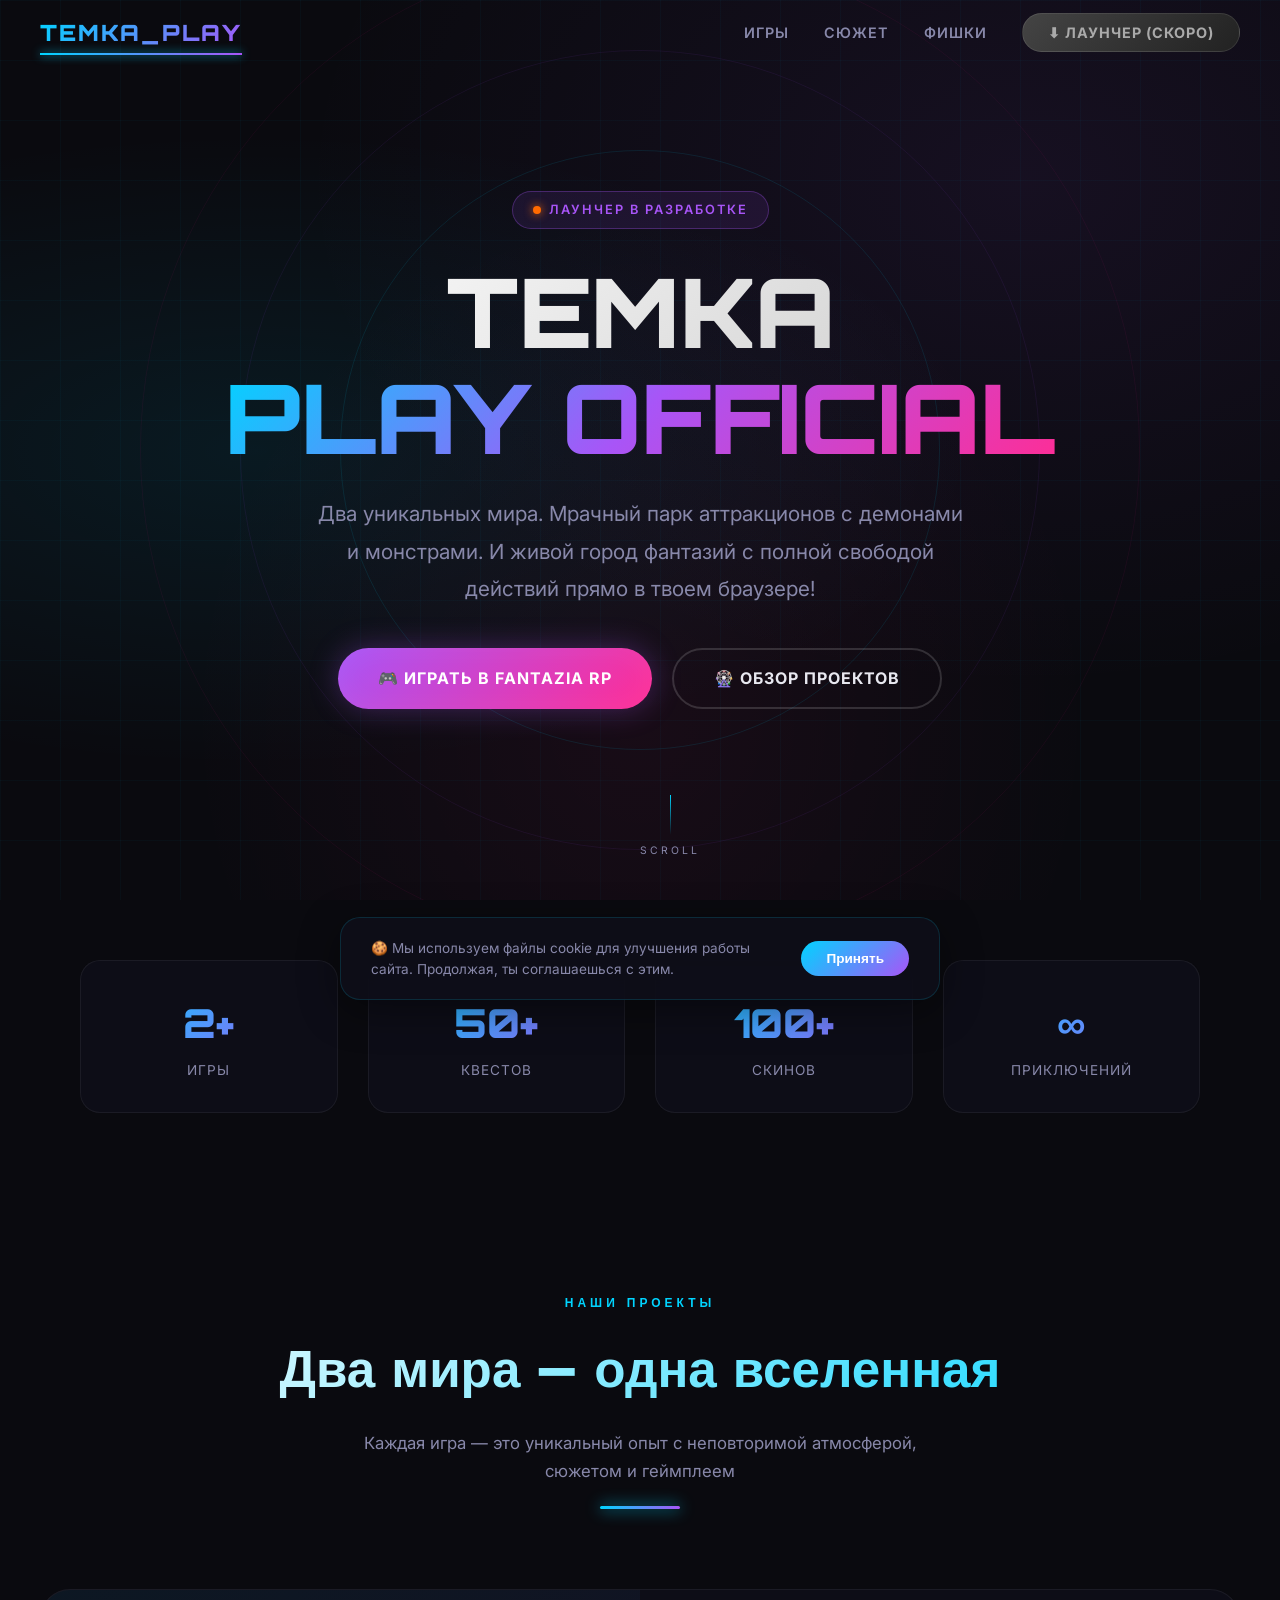
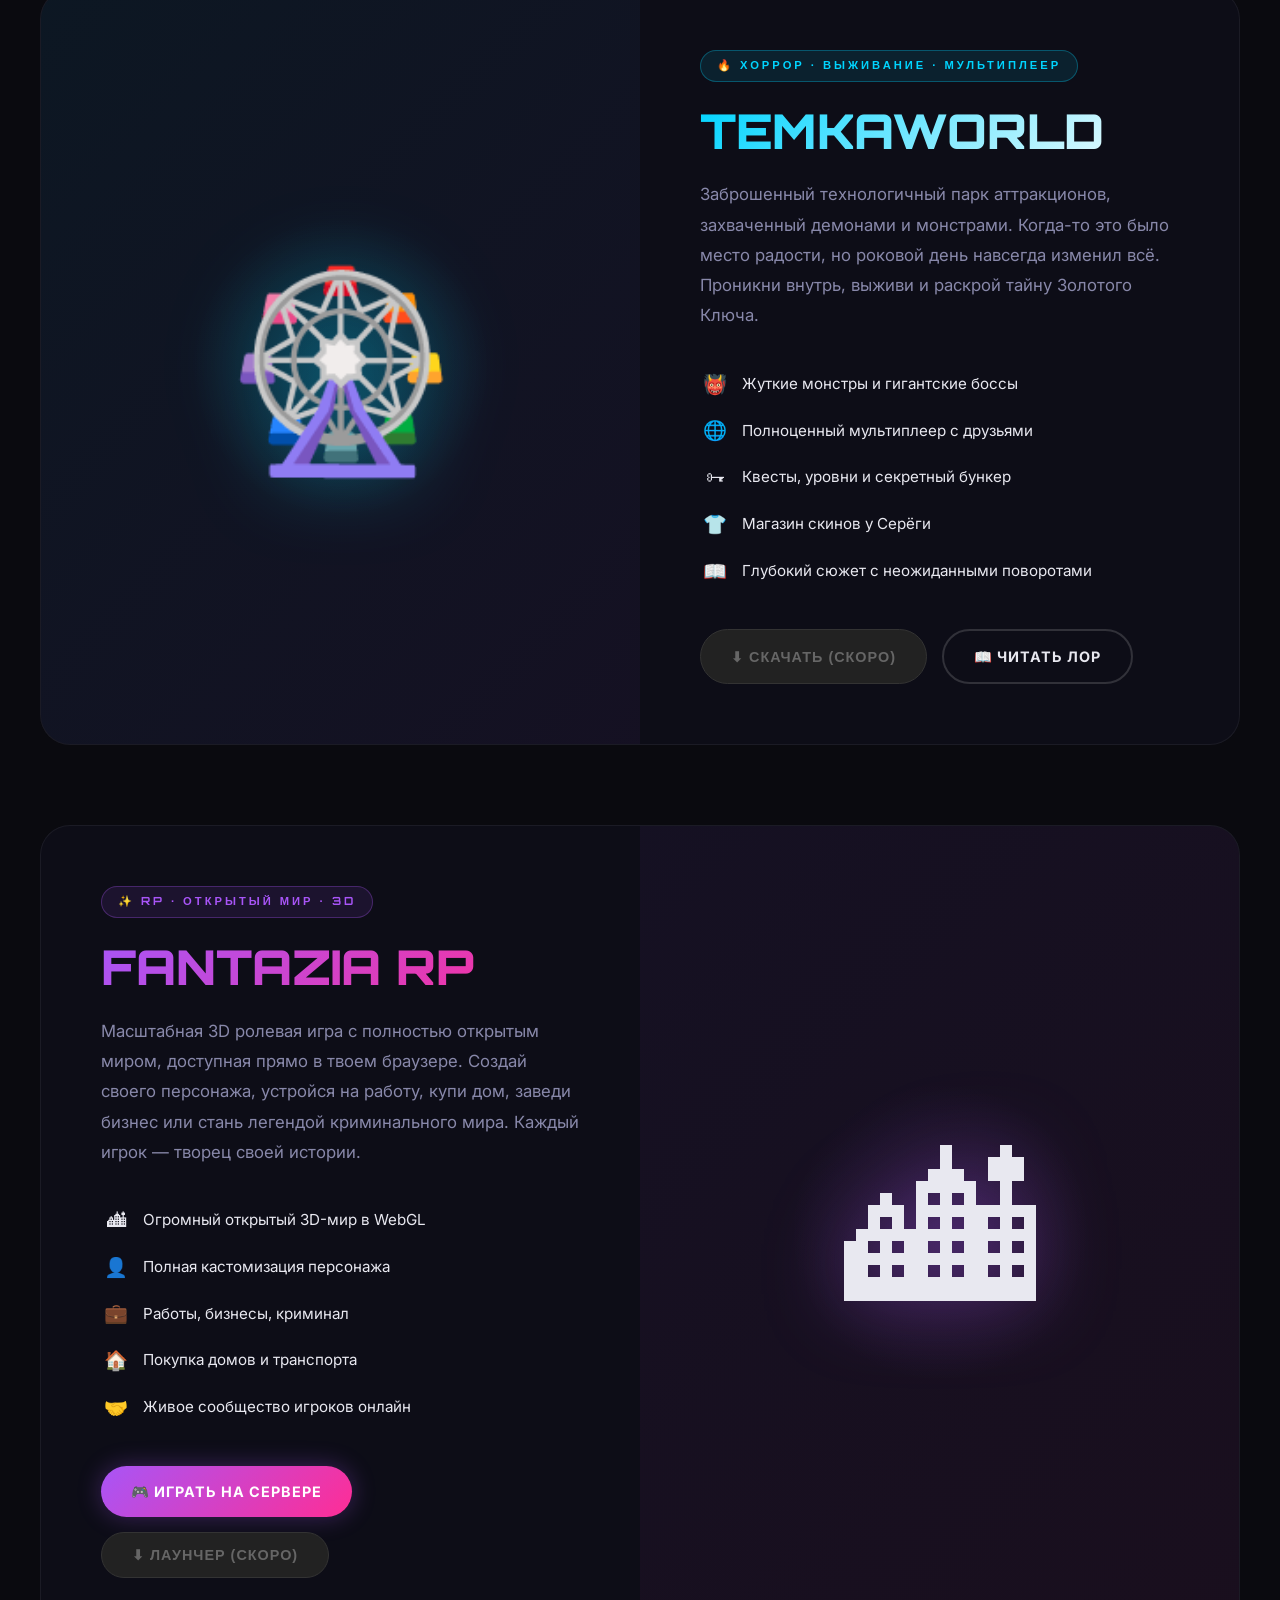
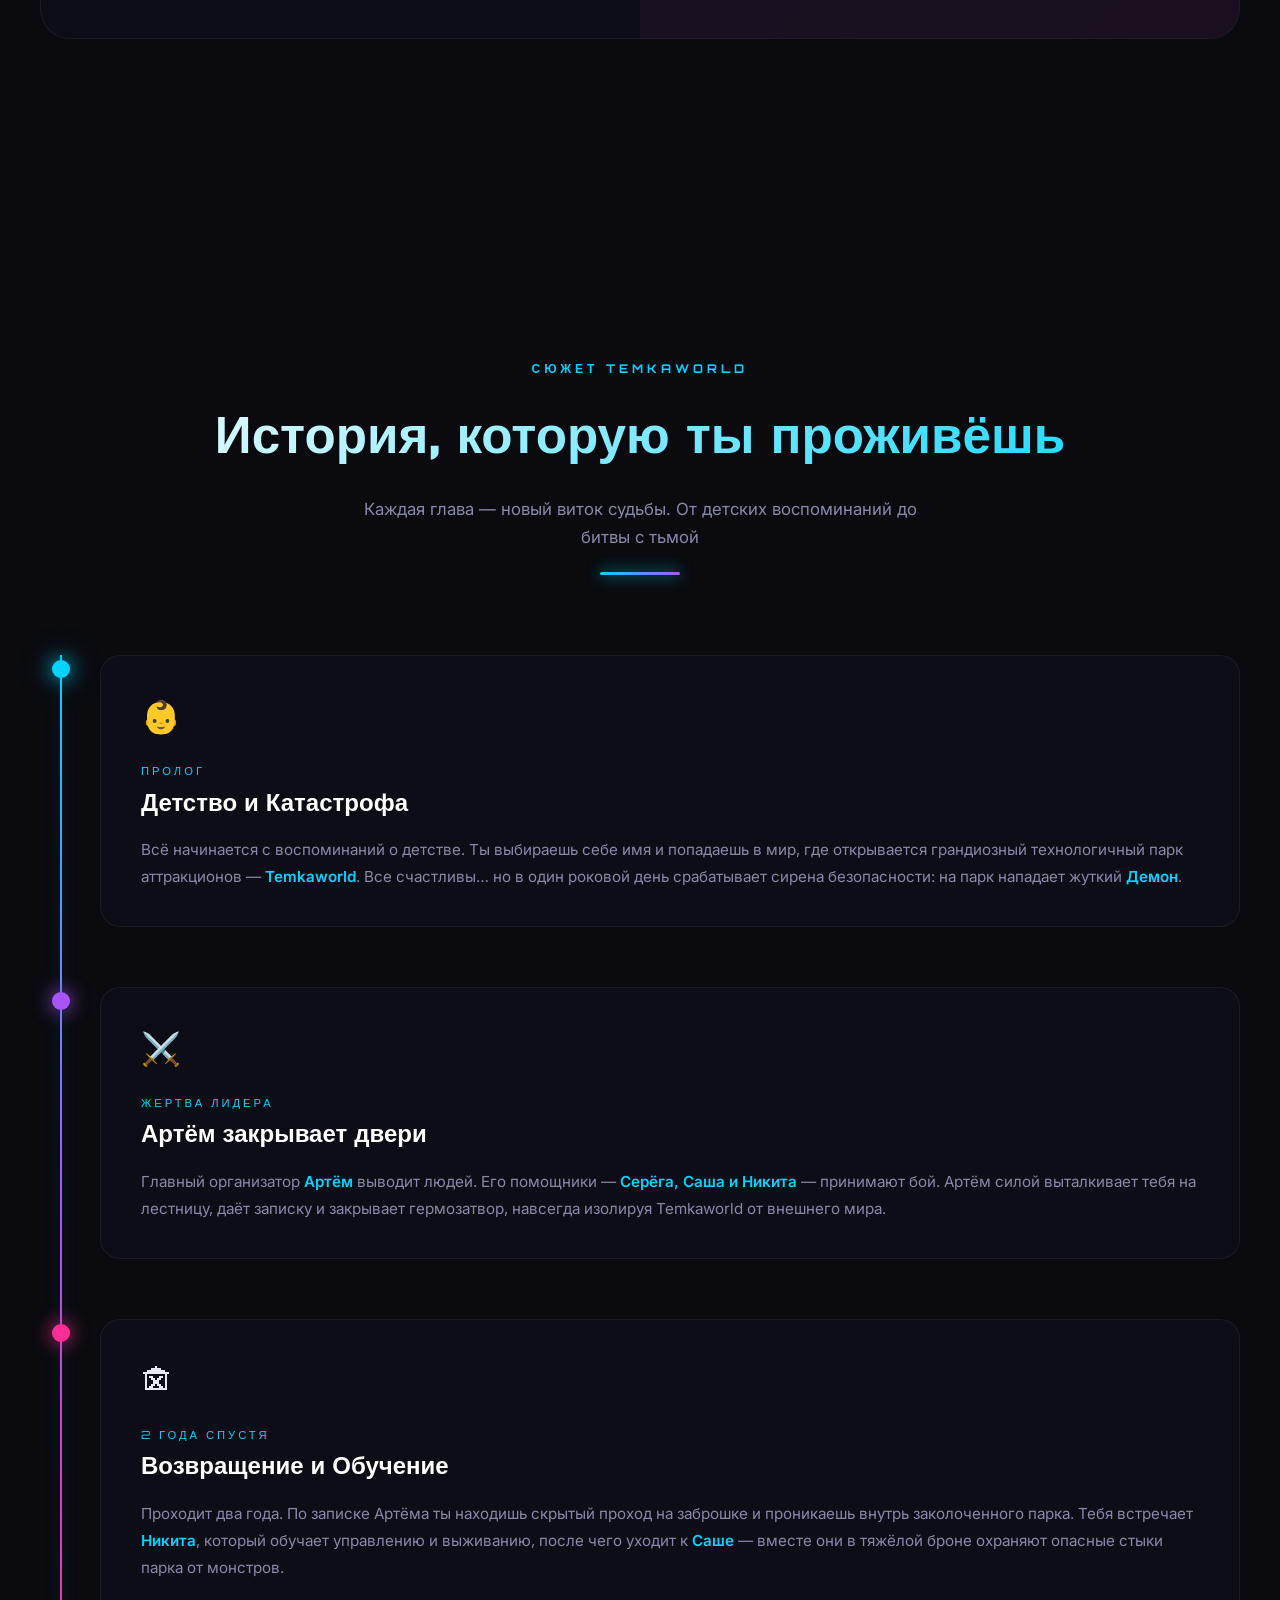
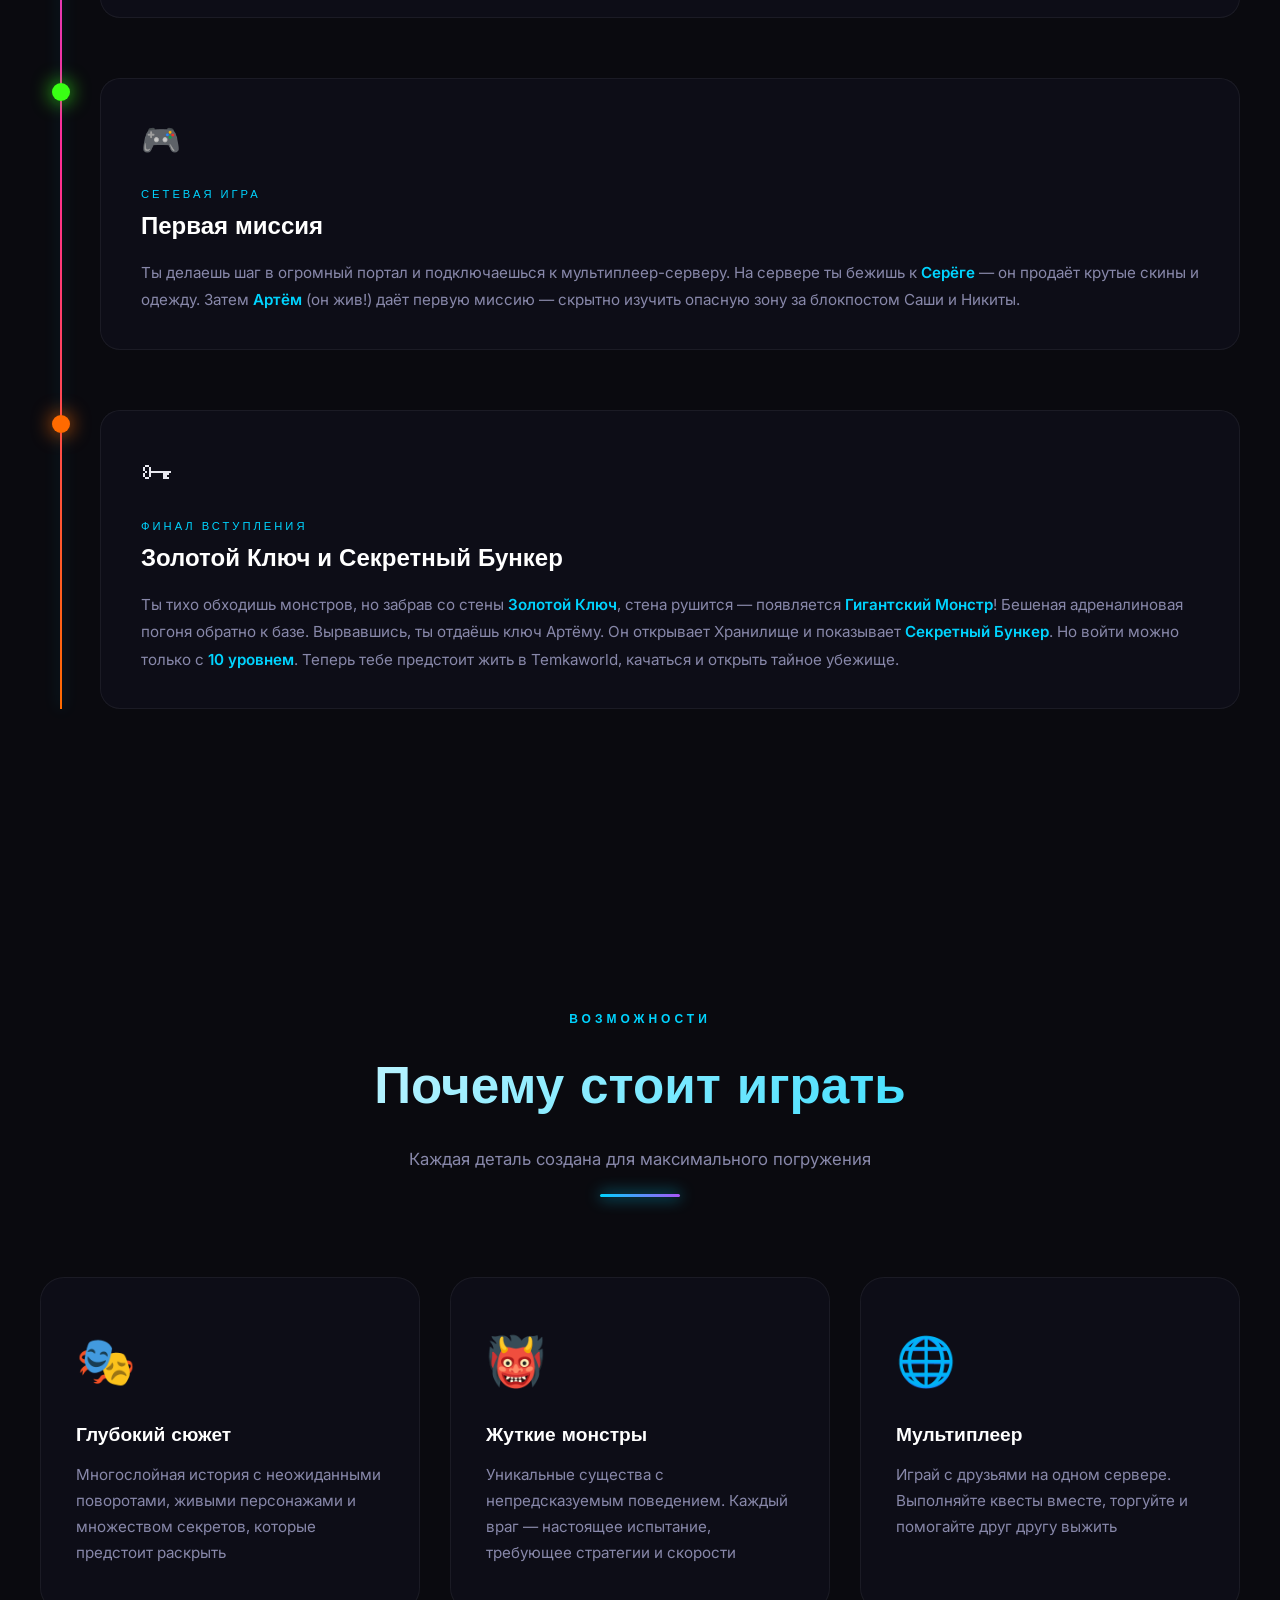
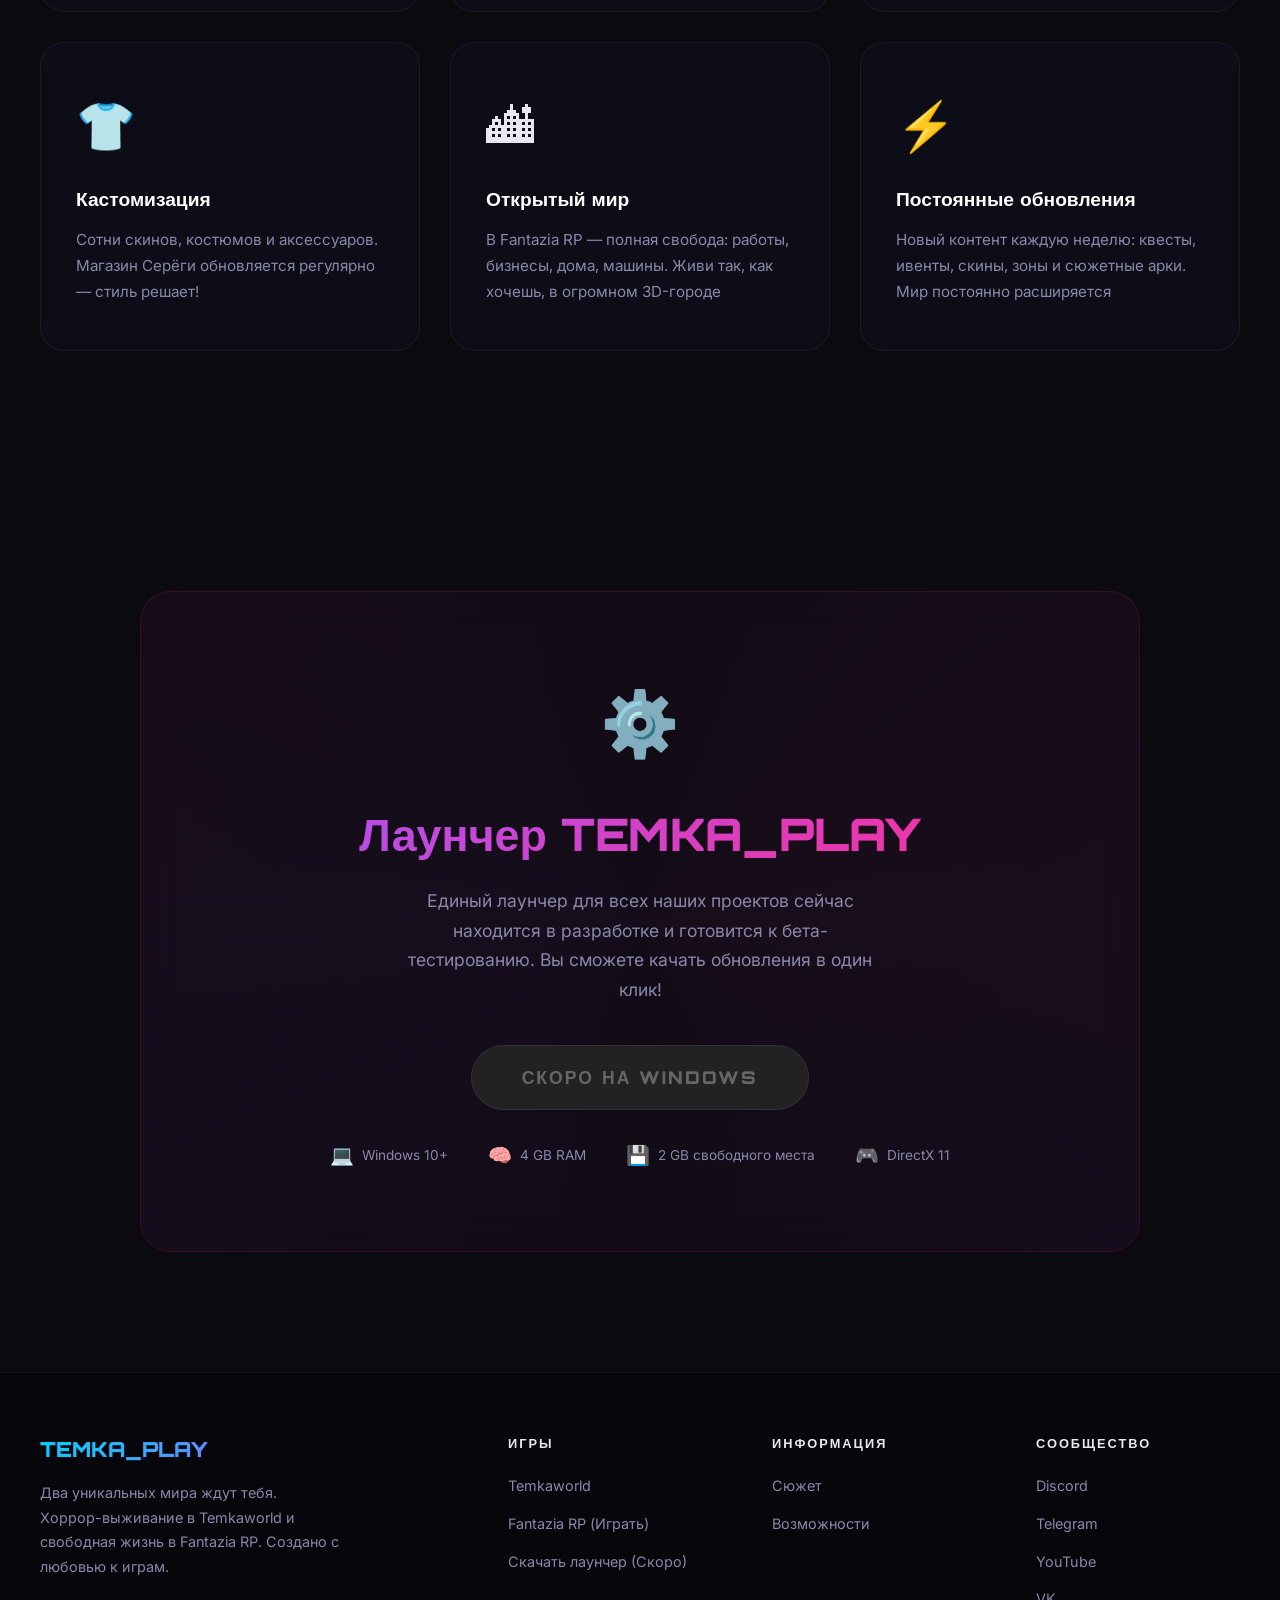
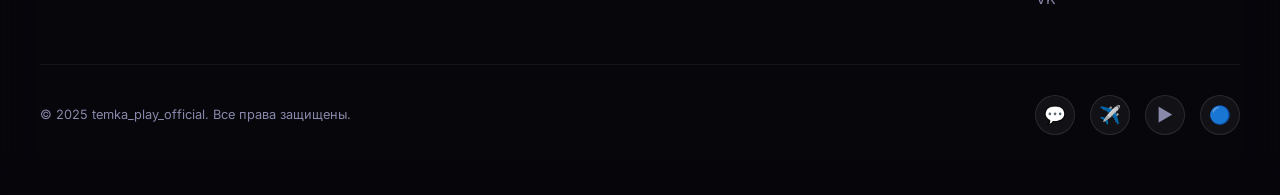
==== index.html @ dca767a8 "Rename index (1).html to index.html" ====
<!DOCTYPE html>
<html lang="ru">
<head>
    <meta charset="UTF-8">
    <meta name="viewport" content="width=device-width, initial-scale=1.0">
    <title>temka_play_official — Temkaworld & Fantazia RP</title>
    <link href="https://fonts.googleapis.com/css2?family=Orbitron:wght@400;700;900&family=Inter:wght@300;400;600;700&family=Press+Start+2P&display=swap" rel="stylesheet">
    <style>
        /* ===== RESET & BASE ===== */
        *, *::before, *::after {
            margin: 0;
            padding: 0;
            box-sizing: border-box;
        }

        :root {
            --neon-blue: #00d4ff;
            --neon-purple: #a855f7;
            --neon-pink: #ff2d95;
            --neon-green: #39ff14;
            --neon-orange: #ff6a00;
            --neon-red: #ff0040;
            --dark-bg: #0a0a0f;
            --card-bg: rgba(15, 15, 25, 0.85);
            --glass-bg: rgba(255, 255, 255, 0.03);
            --text-primary: #e8e8f0;
            --text-secondary: #8888aa;
        }

        html {
            scroll-behavior: smooth;
        }

        body {
            font-family: 'Inter', sans-serif;
            background: var(--dark-bg);
            color: var(--text-primary);
            overflow-x: hidden;
            line-height: 1.6;
        }

        /* ===== ANIMATED BACKGROUND ===== */
        .bg-animation {
            position: fixed;
            top: 0;
            left: 0;
            width: 100%;
            height: 100%;
            z-index: -2;
            background: radial-gradient(ellipse at 20% 50%, rgba(0, 212, 255, 0.08) 0%, transparent 50%),
                        radial-gradient(ellipse at 80% 20%, rgba(168, 85, 247, 0.08) 0%, transparent 50%),
                        radial-gradient(ellipse at 50% 80%, rgba(255, 45, 149, 0.06) 0%, transparent 50%),
                        var(--dark-bg);
        }

        .particles {
            position: fixed;
            top: 0;
            left: 0;
            width: 100%;
            height: 100%;
            z-index: -1;
            pointer-events: none;
        }

        .particle {
            position: absolute;
            width: 2px;
            height: 2px;
            background: var(--neon-blue);
            border-radius: 50%;
            animation: float-particle linear infinite;
            opacity: 0;
        }

        @keyframes float-particle {
            0% { transform: translateY(100vh) scale(0); opacity: 0; }
            10% { opacity: 1; }
            90% { opacity: 1; }
            100% { transform: translateY(-10vh) scale(1); opacity: 0; }
        }

        /* ===== GRID OVERLAY ===== */
        .grid-overlay {
            position: fixed;
            top: 0;
            left: 0;
            width: 100%;
            height: 100%;
            z-index: -1;
            background-image: 
                linear-gradient(rgba(0, 212, 255, 0.03) 1px, transparent 1px),
                linear-gradient(90deg, rgba(0, 212, 255, 0.03) 1px, transparent 1px);
            background-size: 60px 60px;
            pointer-events: none;
        }

        /* ===== NAVBAR ===== */
        .navbar {
            position: fixed;
            top: 0;
            width: 100%;
            z-index: 1000;
            padding: 15px 0;
            transition: all 0.4s ease;
            backdrop-filter: blur(0px);
        }

        .navbar.scrolled {
            background: rgba(10, 10, 15, 0.95);
            backdrop-filter: blur(20px);
            border-bottom: 1px solid rgba(0, 212, 255, 0.15);
            padding: 10px 0;
        }

        .nav-container {
            max-width: 1400px;
            margin: 0 auto;
            padding: 0 40px;
            display: flex;
            justify-content: space-between;
            align-items: center;
        }

        .nav-logo {
            font-family: 'Orbitron', sans-serif;
            font-size: 1.4rem;
            font-weight: 900;
            background: linear-gradient(135deg, var(--neon-blue), var(--neon-purple));
            -webkit-background-clip: text;
            -webkit-text-fill-color: transparent;
            text-decoration: none;
            letter-spacing: 2px;
            position: relative;
        }

        .nav-logo::after {
            content: '';
            position: absolute;
            bottom: -4px;
            left: 0;
            width: 100%;
            height: 2px;
            background: linear-gradient(90deg, var(--neon-blue), var(--neon-purple));
            box-shadow: 0 0 10px var(--neon-blue);
        }

        .nav-links {
            display: flex;
            list-style: none;
            gap: 35px;
            align-items: center;
        }

        .nav-links a {
            color: var(--text-secondary);
            text-decoration: none;
            font-weight: 600;
            font-size: 0.9rem;
            letter-spacing: 1px;
            text-transform: uppercase;
            transition: all 0.3s ease;
            position: relative;
            padding: 5px 0;
        }

        .nav-links a::after {
            content: '';
            position: absolute;
            bottom: 0;
            left: 0;
            width: 0%;
            height: 2px;
            background: var(--neon-blue);
            transition: width 0.3s ease;
            box-shadow: 0 0 8px var(--neon-blue);
        }

        .nav-links a:hover {
            color: var(--neon-blue);
        }

        .nav-links a:hover::after {
            width: 100%;
        }

        .nav-download-btn {
            background: linear-gradient(135deg, #444, #222);
            border: 1px solid rgba(255, 255, 255, 0.1);
            color: #aaa !important;
            padding: 10px 25px !important;
            border-radius: 30px;
            font-weight: 700 !important;
            box-shadow: none;
            transition: all 0.3s ease !important;
        }

        .nav-download-btn:hover {
            transform: translateY(-2px);
            background: linear-gradient(135deg, #555, #333);
            color: #fff !important;
        }

        .nav-download-btn::after {
            display: none !important;
        }

        /* Mobile menu */
        .hamburger {
            display: none;
            flex-direction: column;
            cursor: pointer;
            gap: 5px;
            z-index: 1001;
        }

        .hamburger span {
            width: 28px;
            height: 2px;
            background: var(--neon-blue);
            transition: all 0.3s ease;
            box-shadow: 0 0 8px var(--neon-blue);
        }

        .hamburger.active span:nth-child(1) {
            transform: rotate(45deg) translate(5px, 5px);
        }

        .hamburger.active span:nth-child(2) {
            opacity: 0;
        }

        .hamburger.active span:nth-child(3) {
            transform: rotate(-45deg) translate(5px, -5px);
        }

        /* ===== HERO SECTION ===== */
        .hero {
            min-height: 100vh;
            display: flex;
            align-items: center;
            justify-content: center;
            position: relative;
            overflow: hidden;
            padding: 100px 40px;
        }

        .hero-bg-shapes {
            position: absolute;
            width: 100%;
            height: 100%;
            top: 0;
            left: 0;
            pointer-events: none;
        }

        .hero-circle {
            position: absolute;
            border-radius: 50%;
            border: 1px solid rgba(0, 212, 255, 0.1);
            animation: pulse-ring 4s ease-in-out infinite;
        }

        .hero-circle:nth-child(1) {
            width: 600px;
            height: 600px;
            top: 50%;
            left: 50%;
            transform: translate(-50%, -50%);
        }

        .hero-circle:nth-child(2) {
            width: 800px;
            height: 800px;
            top: 50%;
            left: 50%;
            transform: translate(-50%, -50%);
            animation-delay: 1s;
            border-color: rgba(168, 85, 247, 0.08);
        }

        .hero-circle:nth-child(3) {
            width: 1000px;
            height: 1000px;
            top: 50%;
            left: 50%;
            transform: translate(-50%, -50%);
            animation-delay: 2s;
            border-color: rgba(255, 45, 149, 0.06);
        }

        @keyframes pulse-ring {
            0%, 100% { opacity: 0.3; transform: translate(-50%, -50%) scale(1); }
            50% { opacity: 0.8; transform: translate(-50%, -50%) scale(1.05); }
        }

        .hero-content {
            text-align: center;
            position: relative;
            z-index: 2;
            max-width: 900px;
        }

        .hero-badge {
            display: inline-flex;
            align-items: center;
            gap: 8px;
            background: rgba(168, 85, 247, 0.1);
            border: 1px solid rgba(168, 85, 247, 0.3);
            padding: 8px 20px;
            border-radius: 30px;
            font-size: 0.8rem;
            font-weight: 600;
            color: var(--neon-purple);
            margin-bottom: 30px;
            letter-spacing: 2px;
            text-transform: uppercase;
            animation: fadeInDown 1s ease;
        }

        .hero-badge .dot {
            width: 8px;
            height: 8px;
            background: var(--neon-orange);
            border-radius: 50%;
            animation: blink 1.5s ease-in-out infinite;
            box-shadow: 0 0 10px var(--neon-orange);
        }

        @keyframes blink {
            0%, 100% { opacity: 1; }
            50% { opacity: 0.3; }
        }

        .hero-title {
            font-family: 'Orbitron', sans-serif;
            font-size: clamp(3rem, 8vw, 6rem);
            font-weight: 900;
            line-height: 1.1;
            margin-bottom: 10px;
            animation: fadeInUp 1s ease 0.2s both;
        }

        .hero-title .line1 {
            display: block;
            background: linear-gradient(135deg, #fff, #ccc);
            -webkit-background-clip: text;
            -webkit-text-fill-color: transparent;
        }

        .hero-title .line2 {
            display: block;
            background: linear-gradient(135deg, var(--neon-blue), var(--neon-purple), var(--neon-pink));
            -webkit-background-clip: text;
            -webkit-text-fill-color: transparent;
            text-shadow: none;
        }

        .hero-subtitle {
            font-size: clamp(1rem, 2.5vw, 1.3rem);
            color: var(--text-secondary);
            max-width: 650px;
            margin: 25px auto 40px;
            line-height: 1.8;
            animation: fadeInUp 1s ease 0.4s both;
        }

        .hero-buttons {
            display: flex;
            gap: 20px;
            justify-content: center;
            flex-wrap: wrap;
            animation: fadeInUp 1s ease 0.6s both;
        }

        .btn-primary {
            display: inline-flex;
            align-items: center;
            gap: 10px;
            background: linear-gradient(135deg, var(--neon-purple), var(--neon-pink));
            color: #fff;
            padding: 16px 40px;
            border-radius: 50px;
            font-weight: 700;
            font-size: 1rem;
            text-decoration: none;
            border: none;
            cursor: pointer;
            transition: all 0.3s ease;
            box-shadow: 0 0 30px rgba(168, 85, 247, 0.3), inset 0 0 30px rgba(255, 255, 255, 0.05);
            letter-spacing: 1px;
            text-transform: uppercase;
        }

        .btn-primary:hover {
            transform: translateY(-3px) scale(1.02);
            box-shadow: 0 0 50px rgba(168, 85, 247, 0.5), inset 0 0 30px rgba(255, 255, 255, 0.1);
        }

        .btn-secondary {
            display: inline-flex;
            align-items: center;
            gap: 10px;
            background: transparent;
            color: var(--text-primary);
            padding: 16px 40px;
            border-radius: 50px;
            font-weight: 700;
            font-size: 1rem;
            text-decoration: none;
            border: 2px solid rgba(255, 255, 255, 0.15);
            cursor: pointer;
            transition: all 0.3s ease;
            letter-spacing: 1px;
            text-transform: uppercase;
        }

        .btn-secondary:hover {
            border-color: var(--neon-blue);
            background: rgba(0, 212, 255, 0.05);
            transform: translateY(-3px);
            box-shadow: 0 0 25px rgba(0, 212, 255, 0.15);
        }

        .hero-scroll-indicator {
            position: absolute;
            bottom: 40px;
            left: 50%;
            transform: translateX(-50%);
            display: flex;
            flex-direction: column;
            align-items: center;
            gap: 8px;
            animation: fadeInUp 1s ease 1s both;
        }

        .scroll-line {
            width: 1px;
            height: 40px;
            background: linear-gradient(to bottom, var(--neon-blue), transparent);
            animation: scroll-anim 2s ease-in-out infinite;
        }

        @keyframes scroll-anim {
            0%, 100% { opacity: 0.3; transform: scaleY(0.5); }
            50% { opacity: 1; transform: scaleY(1); }
        }

        .scroll-text {
            font-size: 0.65rem;
            color: var(--text-secondary);
            letter-spacing: 3px;
            text-transform: uppercase;
        }

        @keyframes fadeInUp {
            from { opacity: 0; transform: translateY(40px); }
            to { opacity: 1; transform: translateY(0); }
        }

        @keyframes fadeInDown {
            from { opacity: 0; transform: translateY(-20px); }
            to { opacity: 1; transform: translateY(0); }
        }

        /* ===== SECTION STYLES ===== */
        section {
            padding: 120px 40px;
            position: relative;
        }

        .section-header {
            text-align: center;
            margin-bottom: 80px;
        }

        .section-label {
            font-family: 'Orbitron', sans-serif;
            font-size: 0.75rem;
            font-weight: 700;
            color: var(--neon-blue);
            letter-spacing: 4px;
            text-transform: uppercase;
            margin-bottom: 15px;
            display: block;
        }

        .section-title {
            font-family: 'Orbitron', sans-serif;
            font-size: clamp(2rem, 5vw, 3.2rem);
            font-weight: 900;
            background: linear-gradient(135deg, #fff, var(--neon-blue));
            -webkit-background-clip: text;
            -webkit-text-fill-color: transparent;
            margin-bottom: 20px;
        }

        .section-desc {
            color: var(--text-secondary);
            max-width: 600px;
            margin: 0 auto;
            font-size: 1.05rem;
            line-height: 1.7;
        }

        .section-divider {
            width: 80px;
            height: 3px;
            background: linear-gradient(90deg, var(--neon-blue), var(--neon-purple));
            margin: 20px auto 0;
            border-radius: 2px;
            box-shadow: 0 0 15px var(--neon-blue);
        }

        /* ===== GAMES SECTION ===== */
        .games-section {
            max-width: 1400px;
            margin: 0 auto;
        }

        /* Game Card - Large Featured */
        .game-featured {
            position: relative;
            border-radius: 30px;
            overflow: hidden;
            margin-bottom: 80px;
            background: var(--card-bg);
            border: 1px solid rgba(255, 255, 255, 0.06);
            backdrop-filter: blur(20px);
            transition: all 0.5s ease;
        }

        .game-featured:hover {
            border-color: rgba(0, 212, 255, 0.2);
            box-shadow: 0 0 60px rgba(0, 212, 255, 0.1);
            transform: translateY(-5px);
        }

        .game-featured-inner {
            display: grid;
            grid-template-columns: 1fr 1fr;
            min-height: 600px;
        }

        .game-featured-visual {
            position: relative;
            display: flex;
            align-items: center;
            justify-content: center;
            background: linear-gradient(135deg, rgba(0, 212, 255, 0.05), rgba(168, 85, 247, 0.05));
            overflow: hidden;
        }

        .game-icon-large {
            font-size: 12rem;
            position: relative;
            z-index: 2;
            filter: drop-shadow(0 0 40px rgba(0, 212, 255, 0.3));
            animation: float 6s ease-in-out infinite;
        }

        @keyframes float {
            0%, 100% { transform: translateY(0) rotate(0deg); }
            50% { transform: translateY(-20px) rotate(2deg); }
        }

        .game-visual-bg {
            position: absolute;
            width: 300px;
            height: 300px;
            border-radius: 50%;
            background: radial-gradient(circle, rgba(0, 212, 255, 0.15), transparent 70%);
            animation: pulse-glow 3s ease-in-out infinite;
        }

        @keyframes pulse-glow {
            0%, 100% { transform: scale(1); opacity: 0.5; }
            50% { transform: scale(1.3); opacity: 1; }
        }

        .game-featured-content {
            padding: 60px;
            display: flex;
            flex-direction: column;
            justify-content: center;
        }

        .game-tag {
            display: inline-flex;
            align-items: center;
            gap: 6px;
            font-family: 'Orbitron', sans-serif;
            font-size: 0.7rem;
            font-weight: 700;
            letter-spacing: 3px;
            text-transform: uppercase;
            margin-bottom: 20px;
            padding: 6px 16px;
            border-radius: 20px;
            width: fit-content;
        }

        .tag-blue {
            color: var(--neon-blue);
            background: rgba(0, 212, 255, 0.1);
            border: 1px solid rgba(0, 212, 255, 0.3);
        }

        .tag-purple {
            color: var(--neon-purple);
            background: rgba(168, 85, 247, 0.1);
            border: 1px solid rgba(168, 85, 247, 0.3);
        }

        .game-name {
            font-family: 'Orbitron', sans-serif;
            font-size: clamp(2rem, 4vw, 3rem);
            font-weight: 900;
            margin-bottom: 20px;
            line-height: 1.2;
        }

        .game-name.blue-gradient {
            background: linear-gradient(135deg, var(--neon-blue), #fff);
            -webkit-background-clip: text;
            -webkit-text-fill-color: transparent;
        }

        .game-name.purple-gradient {
            background: linear-gradient(135deg, var(--neon-purple), var(--neon-pink));
            -webkit-background-clip: text;
            -webkit-text-fill-color: transparent;
        }

        .game-description {
            color: var(--text-secondary);
            font-size: 1.05rem;
            line-height: 1.8;
            margin-bottom: 30px;
        }

        .game-features-list {
            list-style: none;
            margin-bottom: 35px;
        }

        .game-features-list li {
            display: flex;
            align-items: center;
            gap: 12px;
            padding: 8px 0;
            color: var(--text-primary);
            font-size: 0.95rem;
        }

        .game-features-list li .icon {
            font-size: 1.2rem;
            width: 30px;
            text-align: center;
        }

        .game-btn-group {
            display: flex;
            gap: 15px;
            flex-wrap: wrap;
        }

        .btn-game {
            display: inline-flex;
            align-items: center;
            gap: 8px;
            padding: 14px 30px;
            border-radius: 50px;
            font-weight: 700;
            font-size: 0.9rem;
            text-decoration: none;
            transition: all 0.3s ease;
            letter-spacing: 1px;
            text-transform: uppercase;
            border: none;
            cursor: pointer;
        }

        .btn-blue {
            background: linear-gradient(135deg, var(--neon-blue), #0088cc);
            color: #fff;
            box-shadow: 0 0 25px rgba(0, 212, 255, 0.3);
        }

        .btn-blue:hover {
            transform: translateY(-2px);
            box-shadow: 0 0 40px rgba(0, 212, 255, 0.5);
        }

        .btn-purple {
            background: linear-gradient(135deg, var(--neon-purple), var(--neon-pink));
            color: #fff;
            box-shadow: 0 0 25px rgba(168, 85, 247, 0.3);
        }

        .btn-purple:hover {
            transform: translateY(-2px);
            box-shadow: 0 0 40px rgba(168, 85, 247, 0.5);
        }

        .btn-outline {
            background: transparent;
            color: var(--text-primary);
            border: 2px solid rgba(255, 255, 255, 0.15);
        }

        .btn-outline:hover {
            border-color: var(--neon-blue);
            background: rgba(0, 212, 255, 0.05);
            box-shadow: 0 0 20px rgba(0, 212, 255, 0.15);
        }

        .btn-soon {
            background: #222 !important;
            color: #666 !important;
            border: 1px solid #333 !important;
            cursor: not-allowed;
            box-shadow: none !important;
        }

        .btn-soon:hover {
            transform: none !important;
        }

        /* ===== LORE / STORY SECTION ===== */
        .lore-section {
            max-width: 1200px;
            margin: 0 auto;
        }

        .timeline {
            position: relative;
            padding-left: 60px;
        }

        .timeline::before {
            content: '';
            position: absolute;
            left: 20px;
            top: 0;
            bottom: 0;
            width: 2px;
            background: linear-gradient(to bottom, var(--neon-blue), var(--neon-purple), var(--neon-pink), var(--neon-orange));
            box-shadow: 0 0 15px rgba(0, 212, 255, 0.3);
        }

        .timeline-item {
            position: relative;
            margin-bottom: 60px;
            opacity: 0;
            transform: translateX(-30px);
            transition: all 0.6s ease;
        }

        .timeline-item.visible {
            opacity: 1;
            transform: translateX(0);
        }

        .timeline-dot {
            position: absolute;
            left: -48px;
            top: 5px;
            width: 18px;
            height: 18px;
            border-radius: 50%;
            background: var(--neon-blue);
            box-shadow: 0 0 20px var(--neon-blue), 0 0 40px rgba(0, 212, 255, 0.3);
            z-index: 2;
        }

        .timeline-dot.purple { background: var(--neon-purple); box-shadow: 0 0 20px var(--neon-purple); }
        .timeline-dot.pink { background: var(--neon-pink); box-shadow: 0 0 20px var(--neon-pink); }
        .timeline-dot.green { background: var(--neon-green); box-shadow: 0 0 20px var(--neon-green); }
        .timeline-dot.orange { background: var(--neon-orange); box-shadow: 0 0 20px var(--neon-orange); }

        .timeline-card {
            background: var(--card-bg);
            border: 1px solid rgba(255, 255, 255, 0.06);
            border-radius: 20px;
            padding: 35px 40px;
            backdrop-filter: blur(15px);
            transition: all 0.3s ease;
        }

        .timeline-card:hover {
            border-color: rgba(0, 212, 255, 0.15);
            transform: translateY(-3px);
            box-shadow: 0 10px 40px rgba(0, 0, 0, 0.3);
        }

        .timeline-chapter {
            font-family: 'Orbitron', sans-serif;
            font-size: 0.7rem;
            color: var(--neon-blue);
            letter-spacing: 3px;
            text-transform: uppercase;
            margin-bottom: 10px;
        }

        .timeline-title {
            font-family: 'Orbitron', sans-serif;
            font-size: 1.5rem;
            font-weight: 700;
            margin-bottom: 15px;
            color: #fff;
        }

        .timeline-text {
            color: var(--text-secondary);
            line-height: 1.8;
            font-size: 0.95rem;
        }

        .timeline-text strong {
            color: var(--neon-blue);
            font-weight: 600;
        }

        .timeline-emoji {
            font-size: 2rem;
            margin-bottom: 15px;
            display: block;
        }

        /* ===== FEATURES GRID ===== */
        .features-grid {
            max-width: 1400px;
            margin: 0 auto;
            display: grid;
            grid-template-columns: repeat(auto-fit, minmax(350px, 1fr));
            gap: 30px;
        }

        .feature-card {
            background: var(--card-bg);
            border: 1px solid rgba(255, 255, 255, 0.06);
            border-radius: 24px;
            padding: 45px 35px;
            backdrop-filter: blur(15px);
            transition: all 0.4s ease;
            position: relative;
            overflow: hidden;
        }

        .feature-card::before {
            content: '';
            position: absolute;
            top: 0;
            left: 0;
            width: 100%;
            height: 3px;
            background: linear-gradient(90deg, var(--neon-blue), var(--neon-purple));
            transform: scaleX(0);
            transition: transform 0.4s ease;
        }

        .feature-card:hover::before {
            transform: scaleX(1);
        }

        .feature-card:hover {
            border-color: rgba(0, 212, 255, 0.15);
            transform: translateY(-8px);
            box-shadow: 0 20px 60px rgba(0, 0, 0, 0.3);
        }

        .feature-icon {
            font-size: 3rem;
            margin-bottom: 20px;
            display: block;
        }

        .feature-title {
            font-family: 'Orbitron', sans-serif;
            font-size: 1.2rem;
            font-weight: 700;
            margin-bottom: 12px;
            color: #fff;
        }

        .feature-text {
            color: var(--text-secondary);
            line-height: 1.7;
            font-size: 0.95rem;
        }

        /* ===== DOWNLOAD SECTION ===== */
        .download-section {
            max-width: 1000px;
            margin: 0 auto;
        }

        .download-card {
            position: relative;
            background: linear-gradient(135deg, rgba(255, 45, 149, 0.04), rgba(168, 85, 247, 0.04));
            border: 1px solid rgba(255, 45, 149, 0.15);
            border-radius: 30px;
            padding: 80px 60px;
            text-align: center;
            overflow: hidden;
            backdrop-filter: blur(20px);
        }

        .download-card::before {
            content: '';
            position: absolute;
            top: -50%;
            left: -50%;
            width: 200%;
            height: 200%;
            background: conic-gradient(from 0deg, transparent, rgba(255, 45, 149, 0.03), transparent, rgba(168, 85, 247, 0.03), transparent);
            animation: rotate-bg 10s linear infinite;
        }

        @keyframes rotate-bg {
            to { transform: rotate(360deg); }
        }

        .download-content {
            position: relative;
            z-index: 2;
        }

        .download-icon {
            font-size: 4rem;
            margin-bottom: 25px;
            display: block;
            animation: float 3s ease-in-out infinite;
        }

        .download-title {
            font-family: 'Orbitron', sans-serif;
            font-size: clamp(2rem, 4vw, 2.8rem);
            font-weight: 900;
            background: linear-gradient(135deg, var(--neon-purple), var(--neon-pink));
            -webkit-background-clip: text;
            -webkit-text-fill-color: transparent;
            margin-bottom: 15px;
        }

        .download-desc {
            color: var(--text-secondary);
            font-size: 1.1rem;
            max-width: 500px;
            margin: 0 auto 40px;
            line-height: 1.7;
        }

        .download-buttons {
            display: flex;
            justify-content: center;
            gap: 20px;
            flex-wrap: wrap;
            margin-bottom: 30px;
        }

        .btn-download-main {
            display: inline-flex;
            align-items: center;
            gap: 12px;
            background: #222;
            border: 1px solid #333;
            color: #666;
            padding: 20px 50px;
            border-radius: 50px;
            font-weight: 900;
            font-size: 1.1rem;
            text-decoration: none;
            cursor: pointer;
            transition: all 0.3s ease;
            letter-spacing: 2px;
            text-transform: uppercase;
            font-family: 'Orbitron', sans-serif;
        }

        .btn-download-main:hover {
            background: #2a2a2a;
            color: #888;
            border-color: #444;
        }

        .system-reqs {
            display: flex;
            justify-content: center;
            gap: 40px;
            flex-wrap: wrap;
            margin-top: 30px;
        }

        .req-item {
            display: flex;
            align-items: center;
            gap: 8px;
            color: var(--text-secondary);
            font-size: 0.85rem;
        }

        .req-item .icon {
            font-size: 1.2rem;
        }

        /* ===== FANTAZIA RP SECTION ===== */
        .fantazia-visual {
            background: linear-gradient(135deg, rgba(168, 85, 247, 0.05), rgba(255, 45, 149, 0.05));
        }

        .fantazia-icon {
            font-size: 12rem;
            filter: drop-shadow(0 0 40px rgba(168, 85, 247, 0.3));
            animation: float 5s ease-in-out infinite;
        }

        /* ===== STATS BAR ===== */
        .stats-bar {
            max-width: 1200px;
            margin: 0 auto;
            display: grid;
            grid-template-columns: repeat(4, 1fr);
            gap: 30px;
            padding: 60px 40px;
        }

        .stat-item {
            text-align: center;
            padding: 30px;
            background: var(--card-bg);
            border: 1px solid rgba(255, 255, 255, 0.06);
            border-radius: 20px;
            backdrop-filter: blur(15px);
            transition: all 0.3s ease;
        }

        .stat-item:hover {
            border-color: rgba(0, 212, 255, 0.2);
            transform: translateY(-5px);
        }

        .stat-number {
            font-family: 'Orbitron', sans-serif;
            font-size: 2.5rem;
            font-weight: 900;
            background: linear-gradient(135deg, var(--neon-blue), var(--neon-purple));
            -webkit-background-clip: text;
            -webkit-text-fill-color: transparent;
            margin-bottom: 5px;
        }

        .stat-label {
            color: var(--text-secondary);
            font-size: 0.85rem;
            letter-spacing: 1px;
            text-transform: uppercase;
        }

        /* ===== FOOTER ===== */
        .footer {
            border-top: 1px solid rgba(255, 255, 255, 0.06);
            padding: 60px 40px;
            background: rgba(5, 5, 10, 0.8);
            backdrop-filter: blur(20px);
        }

        .footer-inner {
            max-width: 1400px;
            margin: 0 auto;
            display: grid;
            grid-template-columns: 2fr 1fr 1fr 1fr;
            gap: 60px;
        }

        .footer-brand {
            max-width: 300px;
        }

        .footer-logo {
            font-family: 'Orbitron', sans-serif;
            font-size: 1.3rem;
            font-weight: 900;
            background: linear-gradient(135deg, var(--neon-blue), var(--neon-purple));
            -webkit-background-clip: text;
            -webkit-text-fill-color: transparent;
            margin-bottom: 15px;
            display: block;
        }

        .footer-about {
            color: var(--text-secondary);
            font-size: 0.9rem;
            line-height: 1.7;
        }

        .footer-heading {
            font-family: 'Orbitron', sans-serif;
            font-size: 0.8rem;
            font-weight: 700;
            color: var(--text-primary);
            letter-spacing: 2px;
            text-transform: uppercase;
            margin-bottom: 20px;
        }

        .footer-links {
            list-style: none;
        }

        .footer-links li {
            margin-bottom: 12px;
        }

        .footer-links a {
            color: var(--text-secondary);
            text-decoration: none;
            font-size: 0.9rem;
            transition: all 0.3s ease;
        }

        .footer-links a:hover {
            color: var(--neon-blue);
            padding-left: 5px;
        }

        .footer-bottom {
            max-width: 1400px;
            margin: 40px auto 0;
            padding-top: 30px;
            border-top: 1px solid rgba(255, 255, 255, 0.06);
            display: flex;
            justify-content: space-between;
            align-items: center;
            flex-wrap: wrap;
            gap: 20px;
        }

        .footer-copy {
            color: var(--text-secondary);
            font-size: 0.8rem;
        }

        .footer-socials {
            display: flex;
            gap: 15px;
        }

        .footer-socials a {
            width: 40px;
            height: 40px;
            display: flex;
            align-items: center;
            justify-content: center;
            border-radius: 50%;
            background: rgba(255, 255, 255, 0.05);
            border: 1px solid rgba(255, 255, 255, 0.1);
            color: var(--text-secondary);
            text-decoration: none;
            font-size: 1.1rem;
            transition: all 0.3s ease;
        }

        .footer-socials a:hover {
            background: rgba(0, 212, 255, 0.1);
            border-color: var(--neon-blue);
            color: var(--neon-blue);
            transform: translateY(-3px);
        }

        /* ===== SCROLL TO TOP ===== */
        .scroll-top {
            position: fixed;
            bottom: 30px;
            right: 30px;
            width: 50px;
            height: 50px;
            border-radius: 50%;
            background: linear-gradient(135deg, var(--neon-blue), var(--neon-purple));
            border: none;
            cursor: pointer;
            display: flex;
            align-items: center;
            justify-content: center;
            font-size: 1.3rem;
            color: #fff;
            opacity: 0;
            visibility: hidden;
            transition: all 0.3s ease;
            z-index: 999;
            box-shadow: 0 0 20px rgba(0, 212, 255, 0.3);
        }

        .scroll-top.visible {
            opacity: 1;
            visibility: visible;
        }

        .scroll-top:hover {
            transform: translateY(-3px);
            box-shadow: 0 0 40px rgba(0, 212, 255, 0.5);
        }

        /* ===== MODAL ===== */
        .modal-overlay {
            position: fixed;
            top: 0;
            left: 0;
            width: 100%;
            height: 100%;
            background: rgba(0, 0, 0, 0.8);
            backdrop-filter: blur(10px);
            z-index: 2000;
            display: flex;
            align-items: center;
            justify-content: center;
            opacity: 0;
            visibility: hidden;
            transition: all 0.3s ease;
            padding: 20px;
        }

        .modal-overlay.active {
            opacity: 1;
            visibility: visible;
        }

        .modal {
            background: var(--card-bg);
            border: 1px solid rgba(255, 45, 149, 0.3);
            border-radius: 30px;
            padding: 50px;
            max-width: 600px;
            width: 100%;
            text-align: center;
            transform: translateY(30px) scale(0.95);
            transition: all 0.3s ease;
            backdrop-filter: blur(20px);
            position: relative;
        }

        .modal-overlay.active .modal {
            transform: translateY(0) scale(1);
        }

        .modal-close {
            position: absolute;
            top: 20px;
            right: 20px;
            background: none;
            border: none;
            color: var(--text-secondary);
            font-size: 1.5rem;
            cursor: pointer;
            transition: color 0.3s;
            width: 40px;
            height: 40px;
            display: flex;
            align-items: center;
            justify-content: center;
            border-radius: 50%;
        }

        .modal-close:hover {
            color: var(--neon-pink);
            background: rgba(255, 45, 149, 0.1);
        }

        .modal-icon {
            font-size: 4rem;
            margin-bottom: 20px;
            display: block;
        }

        .modal-title {
            font-family: 'Orbitron', sans-serif;
            font-size: 1.5rem;
            font-weight: 700;
            margin-bottom: 15px;
            background: linear-gradient(135deg, var(--neon-purple), var(--neon-pink));
            -webkit-background-clip: text;
            -webkit-text-fill-color: transparent;
        }

        .modal-text {
            color: var(--text-secondary);
            line-height: 1.7;
            margin-bottom: 20px;
        }

        .modal-status-badge {
            display: inline-block;
            background: rgba(255, 106, 0, 0.1);
            border: 1px solid var(--neon-orange);
            color: var(--neon-orange);
            padding: 6px 16px;
            border-radius: 20px;
            font-size: 0.8rem;
            font-weight: 700;
            letter-spacing: 1.5px;
            text-transform: uppercase;
            margin-top: 15px;
        }

        /* ===== COOKIE BANNER ===== */
        .cookie-banner {
            position: fixed;
            bottom: 20px;
            left: 50%;
            transform: translateX(-50%) translateY(120px);
            max-width: 600px;
            width: calc(100% - 40px);
            background: var(--card-bg);
            border: 1px solid rgba(0, 212, 255, 0.15);
            border-radius: 20px;
            padding: 20px 30px;
            display: flex;
            align-items: center;
            gap: 20px;
            z-index: 1500;
            backdrop-filter: blur(20px);
            transition: transform 0.5s ease;
            box-shadow: 0 10px 40px rgba(0, 0, 0, 0.4);
        }

        .cookie-banner.visible {
            transform: translateX(-50%) translateY(0);
        }

        .cookie-text {
            color: var(--text-secondary);
            font-size: 0.85rem;
            line-height: 1.5;
            flex: 1;
        }

        .cookie-btn {
            background: linear-gradient(135deg, var(--neon-blue), var(--neon-purple));
            color: #fff;
            border: none;
            padding: 10px 25px;
            border-radius: 30px;
            font-weight: 700;
            font-size: 0.85rem;
            cursor: pointer;
            white-space: nowrap;
            transition: all 0.3s ease;
        }

        .cookie-btn:hover {
            transform: scale(1.05);
            box-shadow: 0 0 20px rgba(0, 212, 255, 0.3);
        }

        /* ===== RESPONSIVE ===== */
        @media (max-width: 1024px) {
            .game-featured-inner {
                grid-template-columns: 1fr;
            }

            .game-featured-visual {
                min-height: 300px;
            }

            .game-featured-content {
                padding: 40px;
            }

            .footer-inner {
                grid-template-columns: 1fr 1fr;
                gap: 40px;
            }

            .stats-bar {
                grid-template-columns: repeat(2, 1fr);
            }
        }

        @media (max-width: 768px) {
            section {
                padding: 80px 20px;
            }

            .nav-links {
                position: fixed;
                top: 0;
                right: -100%;
                width: 80%;
                max-width: 350px;
                height: 100vh;
                background: rgba(10, 10, 15, 0.98);
                backdrop-filter: blur(20px);
                flex-direction: column;
                justify-content: center;
                gap: 25px;
                padding: 40px;
                transition: right 0.4s ease;
                border-left: 1px solid rgba(0, 212, 255, 0.1);
            }

            .nav-links.active {
                right: 0;
            }

            .hamburger {
                display: flex;
            }

            .hero {
                padding: 100px 20px;
            }

            .game-featured-content {
                padding: 30px 25px;
            }

            .game-icon-large, .fantazia-icon {
                font-size: 8rem;
            }

            .features-grid {
                grid-template-columns: 1fr;
            }

            .timeline {
                padding-left: 45px;
            }

            .timeline::before {
                left: 12px;
            }

            .timeline-dot {
                left: -40px;
                width: 14px;
                height: 14px;
            }

            .timeline-card {
                padding: 25px;
            }

            .download-card {
                padding: 50px 30px;
            }

            .footer-inner {
                grid-template-columns: 1fr;
                gap: 30px;
            }

            .footer-bottom {
                flex-direction: column;
                text-align: center;
            }

            .stats-bar {
                grid-template-columns: repeat(2, 1fr);
                gap: 15px;
                padding: 40px 20px;
            }

            .stat-number {
                font-size: 1.8rem;
            }

            .cookie-banner {
                flex-direction: column;
                text-align: center;
            }
        }

        @media (max-width: 480px) {
            .hero-buttons {
                flex-direction: column;
                align-items: center;
            }

            .hero-buttons .btn-primary,
            .hero-buttons .btn-secondary {
                width: 100%;
                justify-content: center;
            }

            .game-btn-group {
                flex-direction: column;
            }

            .game-btn-group .btn-game {
                width: 100%;
                justify-content: center;
            }

            .download-buttons {
                flex-direction: column;
                align-items: center;
            }

            .system-reqs {
                gap: 20px;
            }
        }

        /* ===== LOADING SCREEN ===== */
        .loading-screen {
            position: fixed;
            top: 0;
            left: 0;
            width: 100%;
            height: 100%;
            background: var(--dark-bg);
            z-index: 9999;
            display: flex;
            flex-direction: column;
            align-items: center;
            justify-content: center;
            transition: opacity 0.5s ease, visibility 0.5s ease;
        }

        .loading-screen.hidden {
            opacity: 0;
            visibility: hidden;
        }

        .loading-logo {
            font-family: 'Orbitron', sans-serif;
            font-size: 2rem;
            font-weight: 900;
            background: linear-gradient(135deg, var(--neon-blue), var(--neon-purple));
            -webkit-background-clip: text;
            -webkit-text-fill-color: transparent;
            margin-bottom: 30px;
            animation: pulse-text 2s ease-in-out infinite;
        }

        @keyframes pulse-text {
            0%, 100% { opacity: 1; }
            50% { opacity: 0.5; }
        }

        .loading-bar-container {
            width: 200px;
            height: 3px;
            background: rgba(255, 255, 255, 0.05);
            border-radius: 2px;
            overflow: hidden;
        }

        .loading-bar {
            height: 100%;
            background: linear-gradient(90deg, var(--neon-blue), var(--neon-purple));
            border-radius: 2px;
            animation: loading-progress 1.5s ease-in-out forwards;
            box-shadow: 0 0 10px var(--neon-blue);
        }

        @keyframes loading-progress {
            from { width: 0%; }
            to { width: 100%; }
        }

        /* ===== GLOW EFFECTS ===== */
        .glow-line {
            position: absolute;
            height: 1px;
            background: linear-gradient(90deg, transparent, var(--neon-blue), transparent);
            opacity: 0.3;
        }
    </style>
</head>
<body>

    <!-- Loading Screen -->
    <div class="loading-screen" id="loadingScreen">
        <div class="loading-logo">TEMKA PLAY</div>
        <div class="loading-bar-container">
            <div class="loading-bar"></div>
        </div>
    </div>

    <!-- Background -->
    <div class="bg-animation"></div>
    <div class="grid-overlay"></div>
    <div class="particles" id="particles"></div>

    <!-- Navbar -->
    <nav class="navbar" id="navbar">
        <div class="nav-container">
            <a href="#" class="nav-logo">TEMKA_PLAY</a>
            <ul class="nav-links" id="navLinks">
                <li><a href="#games">Игры</a></li>
                <li><a href="#lore">Сюжет</a></li>
                <li><a href="#features">Фишки</a></li>
                <li><a href="#download" class="nav-download-btn" onclick="openDownloadModal(); return false;">⬇ Лаунчер (Скоро)</a></li>
            </ul>
            <div class="hamburger" id="hamburger">
                <span></span>
                <span></span>
                <span></span>
            </div>
        </div>
    </nav>

    <!-- Hero Section -->
    <section class="hero" id="home">
        <div class="hero-bg-shapes">
            <div class="hero-circle"></div>
            <div class="hero-circle"></div>
            <div class="hero-circle"></div>
        </div>
        <div class="hero-content">
            <div class="hero-badge">
                <span class="dot"></span>
                Лаунчер в разработке
            </div>
            <h1 class="hero-title">
                <span class="line1">TEMKA</span>
                <span class="line2">PLAY OFFICIAL</span>
            </h1>
            <p class="hero-subtitle">
                Два уникальных мира. Мрачный парк аттракционов с демонами и монстрами. 
                И живой город фантазий с полной свободой действий прямо в твоем браузере!
            </p>
            <div class="hero-buttons">
                <a href="https://fantazia-rp-3d1.onrender.com" target="_blank" class="btn-primary">
                    🎮 Играть в Fantazia RP
                </a>
                <a href="#games" class="btn-secondary">
                    🎡 Обзор проектов
                </a>
            </div>
        </div>
        <div class="hero-scroll-indicator">
            <div class="scroll-line"></div>
            <span class="scroll-text">Scroll</span>
        </div>
    </section>

    <!-- Stats Bar -->
    <div class="stats-bar">
        <div class="stat-item">
            <div class="stat-number" data-target="2">0</div>
            <div class="stat-label">Игры</div>
        </div>
        <div class="stat-item">
            <div class="stat-number" data-target="50">0</div>
            <div class="stat-label">Квестов</div>
        </div>
        <div class="stat-item">
            <div class="stat-number" data-target="100">0</div>
            <div class="stat-label">Скинов</div>
        </div>
        <div class="stat-item">
            <div class="stat-number" data-target="999">0</div>
            <div class="stat-label">Приключений</div>
        </div>
    </div>

    <!-- Games Section -->
    <section id="games">
        <div class="section-header">
            <span class="section-label">Наши проекты</span>
            <h2 class="section-title">Два мира — одна вселенная</h2>
            <p class="section-desc">Каждая игра — это уникальный опыт с неповторимой атмосферой, сюжетом и геймплеем</p>
            <div class="section-divider"></div>
        </div>

        <div class="games-section">
            <!-- TEMKAWORLD -->
            <div class="game-featured">
                <div class="game-featured-inner">
                    <div class="game-featured-visual">
                        <div class="game-visual-bg"></div>
                        <div class="game-icon-large">🎡</div>
                    </div>
                    <div class="game-featured-content">
                        <div class="game-tag tag-blue">🔥 Хоррор · Выживание · Мультиплеер</div>
                        <h3 class="game-name blue-gradient">TEMKAWORLD</h3>
                        <p class="game-description">
                            Заброшенный технологичный парк аттракционов, захваченный демонами и монстрами. 
                            Когда-то это было место радости, но роковой день навсегда изменил всё. 
                            Проникни внутрь, выживи и раскрой тайну Золотого Ключа.
                        </p>
                        <ul class="game-features-list">
                            <li><span class="icon">👹</span> Жуткие монстры и гигантские боссы</li>
                            <li><span class="icon">🌐</span> Полноценный мультиплеер с друзьями</li>
                            <li><span class="icon">🗝</span> Квесты, уровни и секретный бункер</li>
                            <li><span class="icon">👕</span> Магазин скинов у Серёги</li>
                            <li><span class="icon">📖</span> Глубокий сюжет с неожиданными поворотами</li>
                        </ul>
                        <div class="game-btn-group">
                            <button onclick="openDownloadModal()" class="btn-game btn-blue btn-soon">⬇ Скачать (Скоро)</button>
                            <a href="#lore" class="btn-game btn-outline">📖 Читать лор</a>
                        </div>
                    </div>
                </div>
            </div>

            <!-- FANTAZIA RP -->
            <div class="game-featured">
                <div class="game-featured-inner">
                    <div class="game-featured-content">
                        <div class="game-tag tag-purple">✨ RP · Открытый мир · 3D</div>
                        <h3 class="game-name purple-gradient">FANTAZIA RP</h3>
                        <p class="game-description">
                            Масштабная 3D ролевая игра с полностью открытым миром, доступная прямо в твоем браузере. 
                            Создай своего персонажа, устройся на работу, купи дом, 
                            заведи бизнес или стань легендой криминального мира. 
                            Каждый игрок — творец своей истории.
                        </p>
                        <ul class="game-features-list">
                            <li><span class="icon">🏙</span> Огромный открытый 3D-мир в WebGL</li>
                            <li><span class="icon">👤</span> Полная кастомизация персонажа</li>
                            <li><span class="icon">💼</span> Работы, бизнесы, криминал</li>
                            <li><span class="icon">🏠</span> Покупка домов и транспорта</li>
                            <li><span class="icon">🤝</span> Живое сообщество игроков онлайн</li>
                        </ul>
                        <div class="game-btn-group">
                            <a href="https://fantazia-rp-3d1.onrender.com" target="_blank" class="btn-game btn-purple">🎮 Играть на сервере</a>
                            <button onclick="openDownloadModal()" class="btn-game btn-outline btn-soon">⬇ Лаунчер (Скоро)</button>
                        </div>
                    </div>
                    <div class="game-featured-visual fantazia-visual">
                        <div class="game-visual-bg" style="background: radial-gradient(circle, rgba(168, 85, 247, 0.15), transparent 70%);"></div>
                        <div class="fantazia-icon">🏙</div>
                    </div>
                </div>
            </div>
        </div>
    </section>

    <!-- Lore Section -->
    <section id="lore">
        <div class="section-header">
            <span class="section-label">Сюжет Temkaworld</span>
            <h2 class="section-title">История, которую ты проживёшь</h2>
            <p class="section-desc">Каждая глава — новый виток судьбы. От детских воспоминаний до битвы с тьмой</p>
            <div class="section-divider"></div>
        </div>

        <div class="lore-section">
            <div class="timeline">
                <!-- Chapter 1 -->
                <div class="timeline-item">
                    <div class="timeline-dot"></div>
                    <div class="timeline-card">
                        <span class="timeline-emoji">👶</span>
                        <span class="timeline-chapter">Пролог</span>
                        <h3 class="timeline-title">Детство и Катастрофа</h3>
                        <p class="timeline-text">
                            Всё начинается с воспоминаний о детстве. Ты выбираешь себе имя 
                            и попадаешь в мир, где открывается грандиозный технологичный парк аттракционов — 
                            <strong>Temkaworld</strong>. Все счастливы… но в один роковой день срабатывает 
                            сирена безопасности: на парк нападает жуткий <strong>Демон</strong>.
                        </p>
                    </div>
                </div>

                <!-- Chapter 2 -->
                <div class="timeline-item">
                    <div class="timeline-dot purple"></div>
                    <div class="timeline-card">
                        <span class="timeline-emoji">⚔️</span>
                        <span class="timeline-chapter">Жертва лидера</span>
                        <h3 class="timeline-title">Артём закрывает двери</h3>
                        <p class="timeline-text">
                            Главный организатор <strong>Артём</strong> выводит людей. Его помощники — 
                            <strong>Серёга, Саша и Никита</strong> — принимают бой. Артём силой выталкивает 
                            тебя на лестницу, даёт записку и закрывает гермозатвор, навсегда изолируя 
                            Temkaworld от внешнего мира.
                        </p>
                    </div>
                </div>

                <!-- Chapter 3 -->
                <div class="timeline-item">
                    <div class="timeline-dot pink"></div>
                    <div class="timeline-card">
                        <span class="timeline-emoji">🏚</span>
                        <span class="timeline-chapter">2 года спустя</span>
                        <h3 class="timeline-title">Возвращение и Обучение</h3>
                        <p class="timeline-text">
                            Проходит два года. По записке Артёма ты находишь скрытый проход на заброшке 
                            и проникаешь внутрь заколоченного парка. Тебя встречает <strong>Никита</strong>, 
                            который обучает управлению и выживанию, после чего уходит к <strong>Саше</strong> — 
                            вместе они в тяжёлой броне охраняют опасные стыки парка от монстров.
                        </p>
                    </div>
                </div>

                <!-- Chapter 4 -->
                <div class="timeline-item">
                    <div class="timeline-dot green"></div>
                    <div class="timeline-card">
                        <span class="timeline-emoji">🎮</span>
                        <span class="timeline-chapter">Сетевая игра</span>
                        <h3 class="timeline-title">Первая миссия</h3>
                        <p class="timeline-text">
                            Ты делаешь шаг в огромный портал и подключаешься к мультиплеер-серверу. 
                            На сервере ты бежишь к <strong>Серёге</strong> — он продаёт крутые скины и одежду. 
                            Затем <strong>Артём</strong> (он жив!) даёт первую миссию — скрытно изучить 
                            опасную зону за блокпостом Саши и Никиты.
                        </p>
                    </div>
                </div>

                <!-- Chapter 5 -->
                <div class="timeline-item">
                    <div class="timeline-dot orange"></div>
                    <div class="timeline-card">
                        <span class="timeline-emoji">🗝</span>
                        <span class="timeline-chapter">Финал вступления</span>
                        <h3 class="timeline-title">Золотой Ключ и Секретный Бункер</h3>
                        <p class="timeline-text">
                            Ты тихо обходишь монстров, но забрав со стены <strong>Золотой Ключ</strong>, 
                            стена рушится — появляется <strong>Гигантский Монстр</strong>! Бешеная 
                            адреналиновая погоня обратно к базе. Вырвавшись, ты отдаёшь ключ Артёму. 
                            Он открывает Хранилище и показывает <strong>Секретный Бункер</strong>. 
                            Но войти можно только с <strong>10 уровнем</strong>. Теперь тебе предстоит 
                            жить в Temkaworld, качаться и открыть тайное убежище.
                        </p>
                    </div>
                </div>
            </div>
        </div>
    </section>

    <!-- Features Section -->
    <section id="features">
        <div class="section-header">
            <span class="section-label">Возможности</span>
            <h2 class="section-title">Почему стоит играть</h2>
            <p class="section-desc">Каждая деталь создана для максимального погружения</p>
            <div class="section-divider"></div>
        </div>

        <div class="features-grid">
            <div class="feature-card">
                <span class="feature-icon">🎭</span>
                <h4 class="feature-title">Глубокий сюжет</h4>
                <p class="feature-text">Многослойная история с неожиданными поворотами, живыми персонажами и множеством секретов, которые предстоит раскрыть</p>
            </div>
            <div class="feature-card">
                <span class="feature-icon">👹</span>
                <h4 class="feature-title">Жуткие монстры</h4>
                <p class="feature-text">Уникальные существа с непредсказуемым поведением. Каждый враг — настоящее испытание, требующее стратегии и скорости</p>
            </div>
            <div class="feature-card">
                <span class="feature-icon">🌐</span>
                <h4 class="feature-title">Мультиплеер</h4>
                <p class="feature-text">Играй с друзьями на одном сервере. Выполняйте квесты вместе, торгуйте и помогайте друг другу выжить</p>
            </div>
            <div class="feature-card">
                <span class="feature-icon">👕</span>
                <h4 class="feature-title">Кастомизация</h4>
                <p class="feature-text">Сотни скинов, костюмов и аксессуаров. Магазин Серёги обновляется регулярно — стиль решает!</p>
            </div>
            <div class="feature-card">
                <span class="feature-icon">🏙</span>
                <h4 class="feature-title">Открытый мир</h4>
                <p class="feature-text">В Fantazia RP — полная свобода: работы, бизнесы, дома, машины. Живи так, как хочешь, в огромном 3D-городе</p>
            </div>
            <div class="feature-card">
                <span class="feature-icon">⚡</span>
                <h4 class="feature-title">Постоянные обновления</h4>
                <p class="feature-text">Новый контент каждую неделю: квесты, ивенты, скины, зоны и сюжетные арки. Мир постоянно расширяется</p>
            </div>
        </div>
    </section>

    <!-- Download Section -->
    <section id="download">
        <div class="download-section">
            <div class="download-card">
                <div class="download-content">
                    <span class="download-icon">⚙️</span>
                    <h2 class="download-title">Лаунчер TEMKA_PLAY</h2>
                    <p class="download-desc">
                        Единый лаунчер для всех наших проектов сейчас находится в разработке и готовится к бета-тестированию. Вы сможете качать обновления в один клик!
                    </p>
                    <div class="download-buttons">
                        <button class="btn-download-main" onclick="openDownloadModal()">
                            Скоро на Windows
                        </button>
                    </div>
                    <div class="system-reqs">
                        <div class="req-item">
                            <span class="icon">💻</span>
                            Windows 10+
                        </div>
                        <div class="req-item">
                            <span class="icon">🧠</span>
                            4 GB RAM
                        </div>
                        <div class="req-item">
                            <span class="icon">💾</span>
                            2 GB свободного места
                        </div>
                        <div class="req-item">
                            <span class="icon">🎮</span>
                            DirectX 11
                        </div>
                    </div>
                </div>
            </div>
        </div>
    </section>

    <!-- Footer -->
    <footer class="footer">
        <div class="footer-inner">
            <div class="footer-brand">
                <span class="footer-logo">TEMKA_PLAY</span>
                <p class="footer-about">
                    Два уникальных мира ждут тебя. Хоррор-выживание в Temkaworld 
                    и свободная жизнь в Fantazia RP. Создано с любовью к играм.
                </p>
            </div>
            <div>
                <h4 class="footer-heading">Игры</h4>
                <ul class="footer-links">
                    <li><a href="#games">Temkaworld</a></li>
                    <li><a href="https://fantazia-rp-3d1.onrender.com" target="_blank">Fantazia RP (Играть)</a></li>
                    <li><a href="#download" onclick="openDownloadModal(); return false;">Скачать лаунчер (Скоро)</a></li>
                </ul>
            </div>
            <div>
                <h4 class="footer-heading">Информация</h4>
                <ul class="footer-links">
                    <li><a href="#lore">Сюжет</a></li>
                    <li><a href="#features">Возможности</a></li>
                </ul>
            </div>
            <div>
                <h4 class="footer-heading">Сообщество</h4>
                <ul class="footer-links">
                    <li><a href="#">Discord</a></li>
                    <li><a href="#">Telegram</a></li>
                    <li><a href="#">YouTube</a></li>
                    <li><a href="#">VK</a></li>
                </ul>
            </div>
        </div>
        <div class="footer-bottom">
            <p class="footer-copy">© 2025 temka_play_official. Все права защищены.</p>
            <div class="footer-socials">
                <a href="#" title="Discord">💬</a>
                <a href="#" title="Telegram">✈️</a>
                <a href="#" title="YouTube">▶️</a>
                <a href="#" title="VK">🔵</a>
            </div>
        </div>
    </footer>

    <!-- Scroll to Top -->
    <button class="scroll-top" id="scrollTop" onclick="window.scrollTo({top: 0, behavior: 'smooth'})">↑</button>

    <!-- Download Modal (Coming Soon version) -->
    <div class="modal-overlay" id="downloadModal">
        <div class="modal">
            <button class="modal-close" onclick="closeDownloadModal()">✕</button>
            <span class="modal-icon">🛠️</span>
            <h3 class="modal-title">Лаунчер в разработке</h3>
            <p class="modal-text">Мы усердно работаем над созданием единой игровой платформы <strong>TEMKA_PLAY</strong>. Программа станет доступна для скачивания совсем скоро!</p>
            <p class="modal-text" style="color: var(--neon-blue); font-size: 0.95rem;">А пока вы можете прямо сейчас начать играть в <strong>Fantazia RP</strong> в своем браузере!</p>
            <a href="https://fantazia-rp-3d1.onrender.com" target="_blank" class="btn-game btn-purple" style="display: inline-flex; margin-top: 10px;">🚀 Играть в Fantazia RP</a>
            <div>
                <span class="modal-status-badge">СТАТУС: Разработка 85%</span>
            </div>
        </div>
    </div>

    <!-- Cookie Banner -->
    <div class="cookie-banner" id="cookieBanner">
        <p class="cookie-text">🍪 Мы используем файлы cookie для улучшения работы сайта. Продолжая, ты соглашаешься с этим.</p>
        <button class="cookie-btn" onclick="acceptCookies()">Принять</button>
    </div>

    <script>
        // ===== Loading Screen =====
        window.addEventListener('load', () => {
            setTimeout(() => {
                document.getElementById('loadingScreen').classList.add('hidden');
            }, 1800);

            // Show cookie banner
            setTimeout(() => {
                if (!localStorage.getItem('cookiesAccepted')) {
                    document.getElementById('cookieBanner').classList.add('visible');
                }
            }, 3000);
        });

        // ===== Particles =====
        function createParticles() {
            const container = document.getElementById('particles');
            const colors = ['#00d4ff', '#a855f7', '#ff2d95', '#39ff14'];
            
            for (let i = 0; i < 40; i++) {
                const particle = document.createElement('div');
                particle.classList.add('particle');
                particle.style.left = Math.random() * 100 + '%';
                particle.style.animationDuration = (Math.random() * 15 + 10) + 's';
                particle.style.animationDelay = Math.random() * 15 + 's';
                particle.style.background = colors[Math.floor(Math.random() * colors.length)];
                particle.style.width = (Math.random() * 3 + 1) + 'px';
                particle.style.height = particle.style.width;
                particle.style.boxShadow = `0 0 ${Math.random() * 10 + 5}px ${particle.style.background}`;
                container.appendChild(particle);
            }
        }
        createParticles();

        // ===== Navbar Scroll =====
        const navbar = document.getElementById('navbar');
        window.addEventListener('scroll', () => {
            if (window.scrollY > 100) {
                navbar.classList.add('scrolled');
            } else {
                navbar.classList.remove('scrolled');
            }

            // Scroll to top button
            const scrollTop = document.getElementById('scrollTop');
            if (window.scrollY > 500) {
                scrollTop.classList.add('visible');
            } else {
                scrollTop.classList.remove('visible');
            }
        });

        // ===== Mobile Menu =====
        const hamburger = document.getElementById('hamburger');
        const navLinks = document.getElementById('navLinks');

        hamburger.addEventListener('click', () => {
            hamburger.classList.toggle('active');
            navLinks.classList.toggle('active');
        });

        // Close menu when link clicked
        document.querySelectorAll('.nav-links a').forEach(link => {
            link.addEventListener('click', () => {
                hamburger.classList.remove('active');
                navLinks.classList.remove('active');
            });
        });

        // ===== Timeline Animation =====
        const observerOptions = {
            threshold: 0.2,
            rootMargin: '0px 0px -50px 0px'
        };

        const observer = new IntersectionObserver((entries) => {
            entries.forEach(entry => {
                if (entry.isIntersecting) {
                    entry.target.classList.add('visible');
                }
            });
        }, observerOptions);

        document.querySelectorAll('.timeline-item').forEach(item => {
            observer.observe(item);
        });

        // ===== Counter Animation =====
        const counterObserver = new IntersectionObserver((entries) => {
            entries.forEach(entry => {
                if (entry.isIntersecting) {
                    const target = parseInt(entry.target.getAttribute('data-target'));
                    animateCounter(entry.target, target);
                    counterObserver.unobserve(entry.target);
                }
            });
        }, { threshold: 0.5 });

        document.querySelectorAll('.stat-number').forEach(stat => {
            counterObserver.observe(stat);
        });

        function animateCounter(element, target) {
            let current = 0;
            const increment = target / 60;
            const timer = setInterval(() => {
                current += increment;
                if (current >= target) {
                    current = target;
                    clearInterval(timer);
                    if (target === 999) {
                        element.textContent = '∞';
                    } else {
                        element.textContent = target + '+';
                    }
                } else {
                    element.textContent = Math.floor(current);
                }
            }, 25);
        }

        // ===== Download Modal =====
        function openDownloadModal() {
            const modal = document.getElementById('downloadModal');
            modal.classList.add('active');
        }

        function closeDownloadModal() {
            document.getElementById('downloadModal').classList.remove('active');
        }

        document.getElementById('downloadModal').addEventListener('click', (e) => {
            if (e.target === document.getElementById('downloadModal')) {
                closeDownloadModal();
            }
        });

        // ===== Cookies =====
        function acceptCookies() {
            localStorage.setItem('cookiesAccepted', 'true');
            document.getElementById('cookieBanner').classList.remove('visible');
        }

        // ===== Smooth reveal for feature cards =====
        const featureObserver = new IntersectionObserver((entries) => {
            entries.forEach((entry, index) => {
                if (entry.isIntersecting) {
                    setTimeout(() => {
                        entry.target.style.opacity = '1';
                        entry.target.style.transform = 'translateY(0)';
                    }, index * 100);
                    featureObserver.unobserve(entry.target);
                }
            });
        }, { threshold: 0.1 });

        document.querySelectorAll('.feature-card').forEach(card => {
            card.style.opacity = '0';
            card.style.transform = 'translateY(30px)';
            card.style.transition = 'all 0.6s ease';
            featureObserver.observe(card);
        });

        // ===== Game cards reveal =====
        const gameObserver = new IntersectionObserver((entries) => {
            entries.forEach(entry => {
                if (entry.isIntersecting) {
                    entry.target.style.opacity = '1';
                    entry.target.style.transform = 'translateY(0)';
                    gameObserver.unobserve(entry.target);
                }
            });
        }, { threshold: 0.1 });

        document.querySelectorAll('.game-featured').forEach(card => {
            card.style.opacity = '0';
            card.style.transform = 'translateY(40px)';
            card.style.transition = 'all 0.8s ease';
            gameObserver.observe(card);
        });

        // ===== Keyboard ESC to close modal =====
        document.addEventListener('keydown', (e) => {
            if (e.key === 'Escape') {
                closeDownloadModal();
            }
        });

        // ===== Parallax effect on hero =====
        window.addEventListener('scroll', () => {
            const scrolled = window.scrollY;
            const hero = document.querySelector('.hero-content');
            if (hero && scrolled < window.innerHeight) {
                hero.style.transform = `translateY(${scrolled * 0.3}px)`;
                hero.style.opacity = 1 - (scrolled / window.innerHeight) * 0.8;
            }
        });

        // ===== Console Easter Egg =====
        console.log('%c🎮 TEMKA_PLAY_OFFICIAL', 'color: #00d4ff; font-size: 24px; font-weight: bold; font-family: monospace;');
        console.log('%cДобро пожаловать в мир Temkaworld и Fantazia RP!', 'color: #a855f7; font-size: 14px;');
    </script>
</body>
</html>
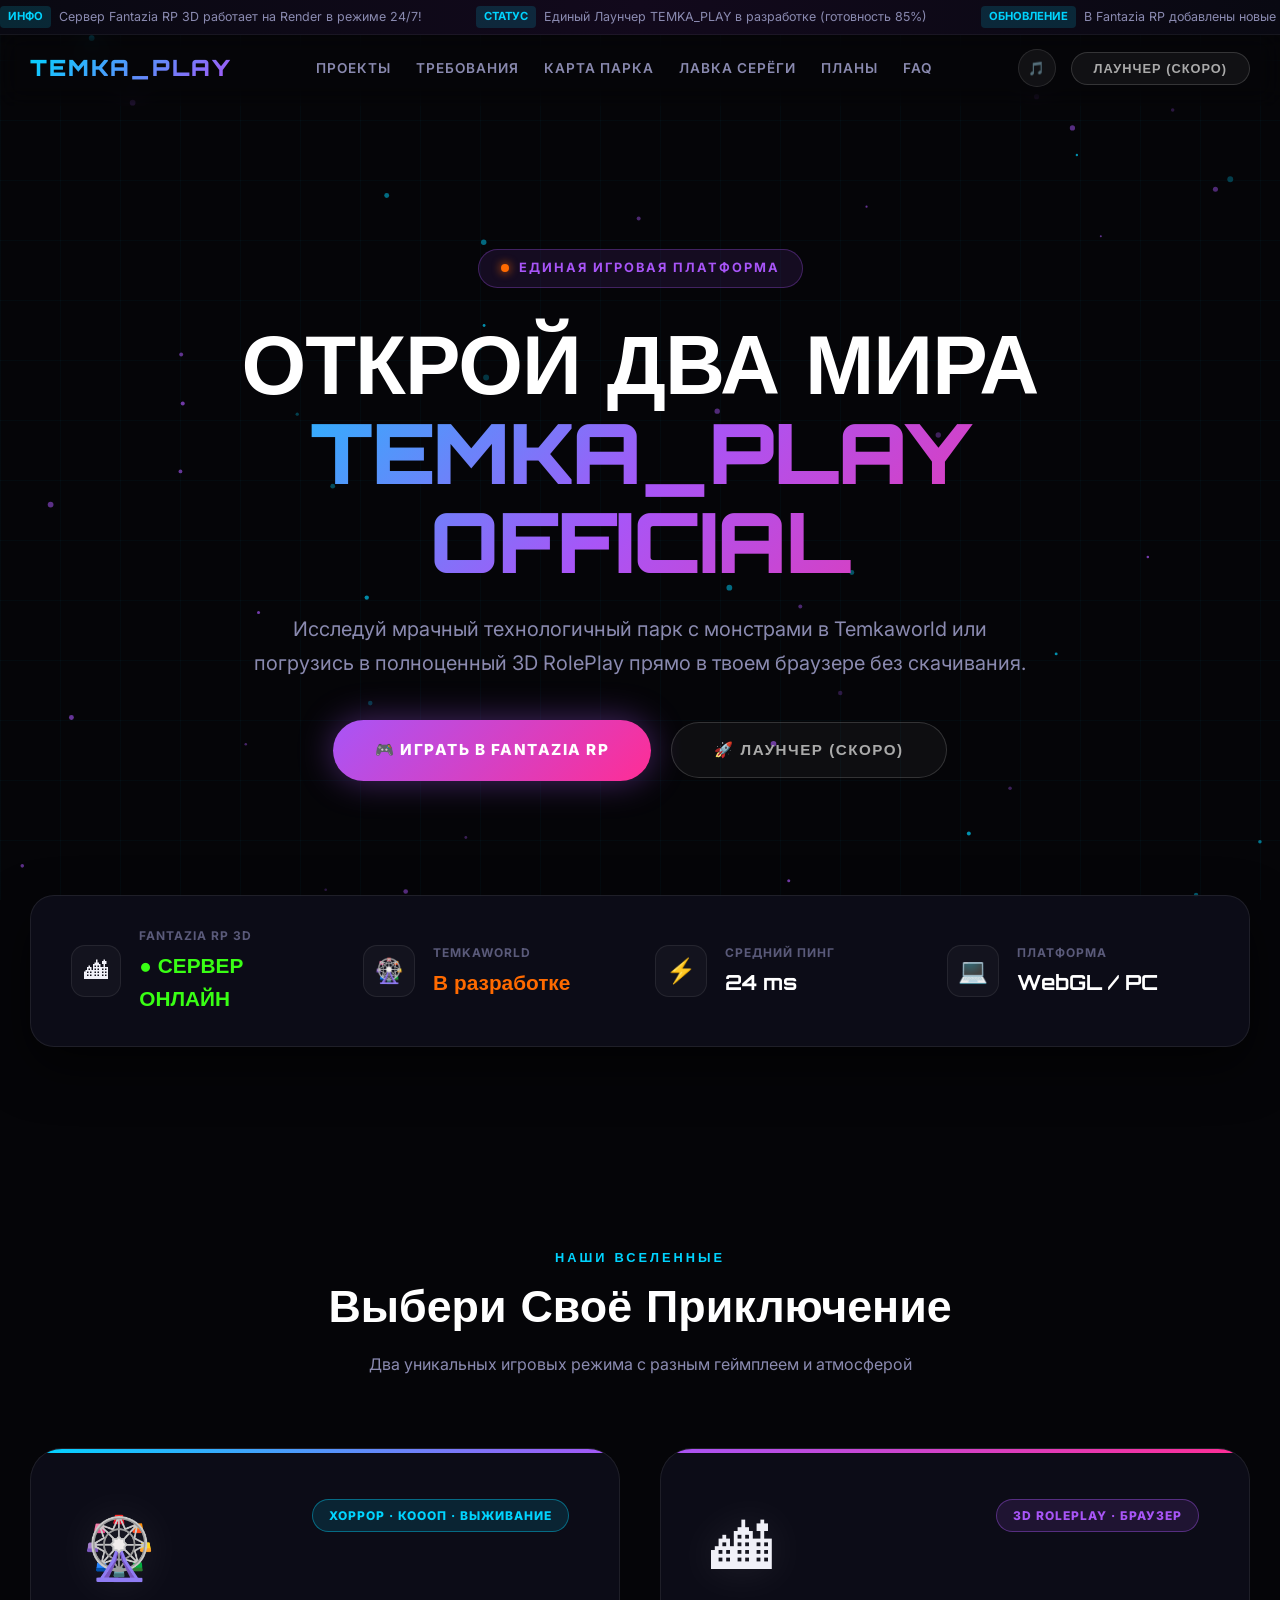
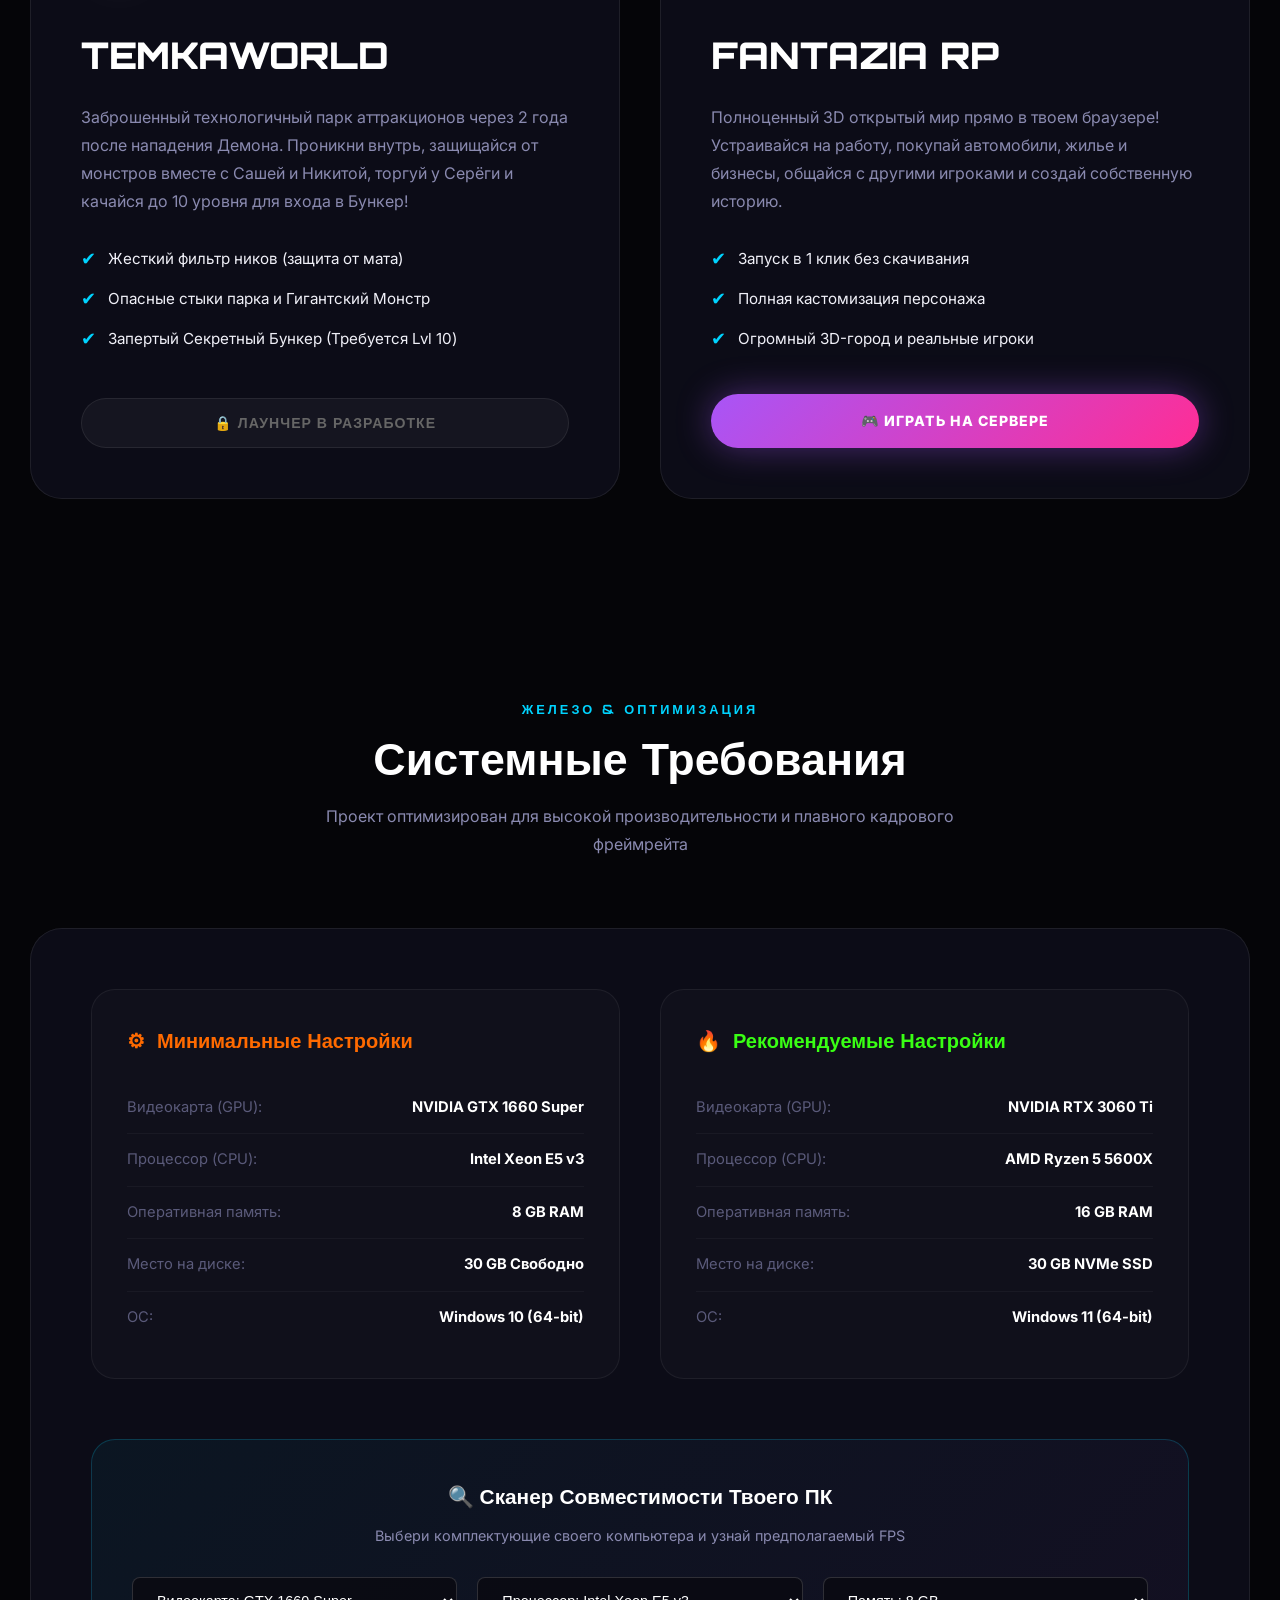
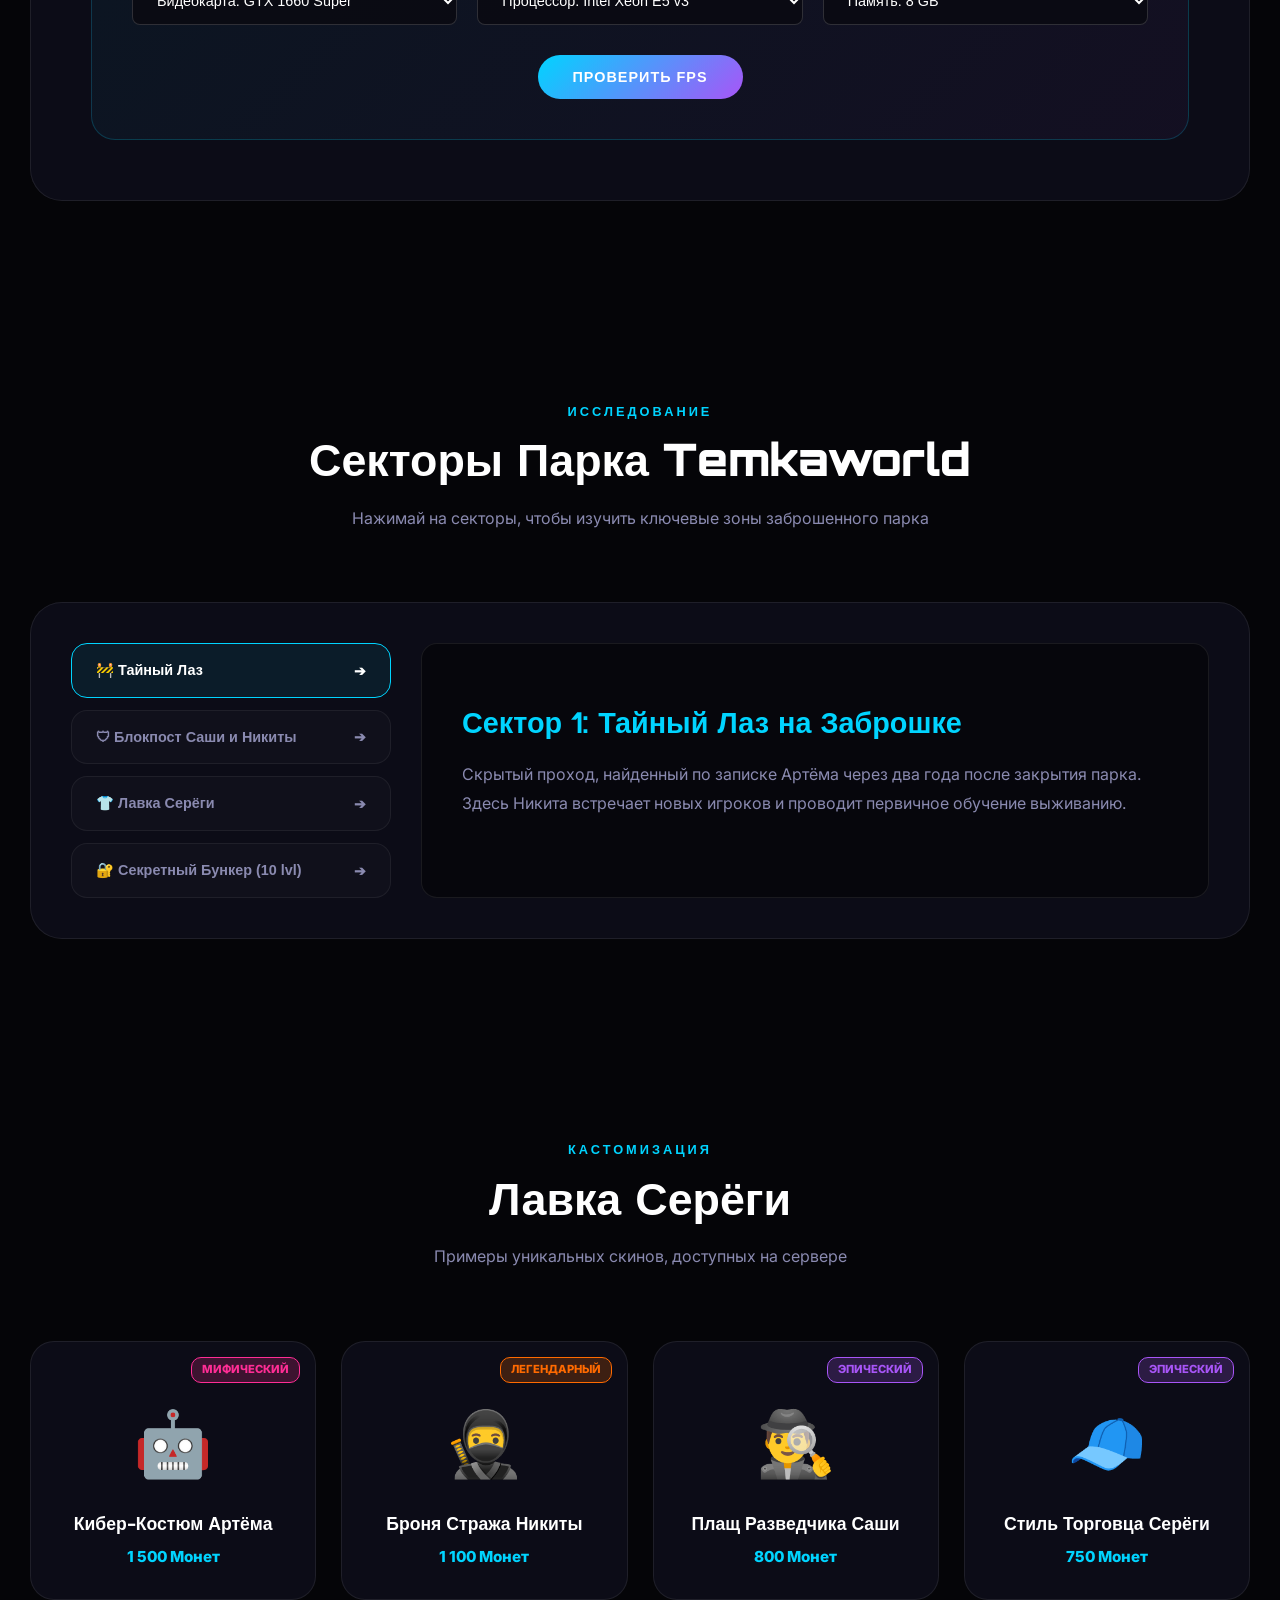
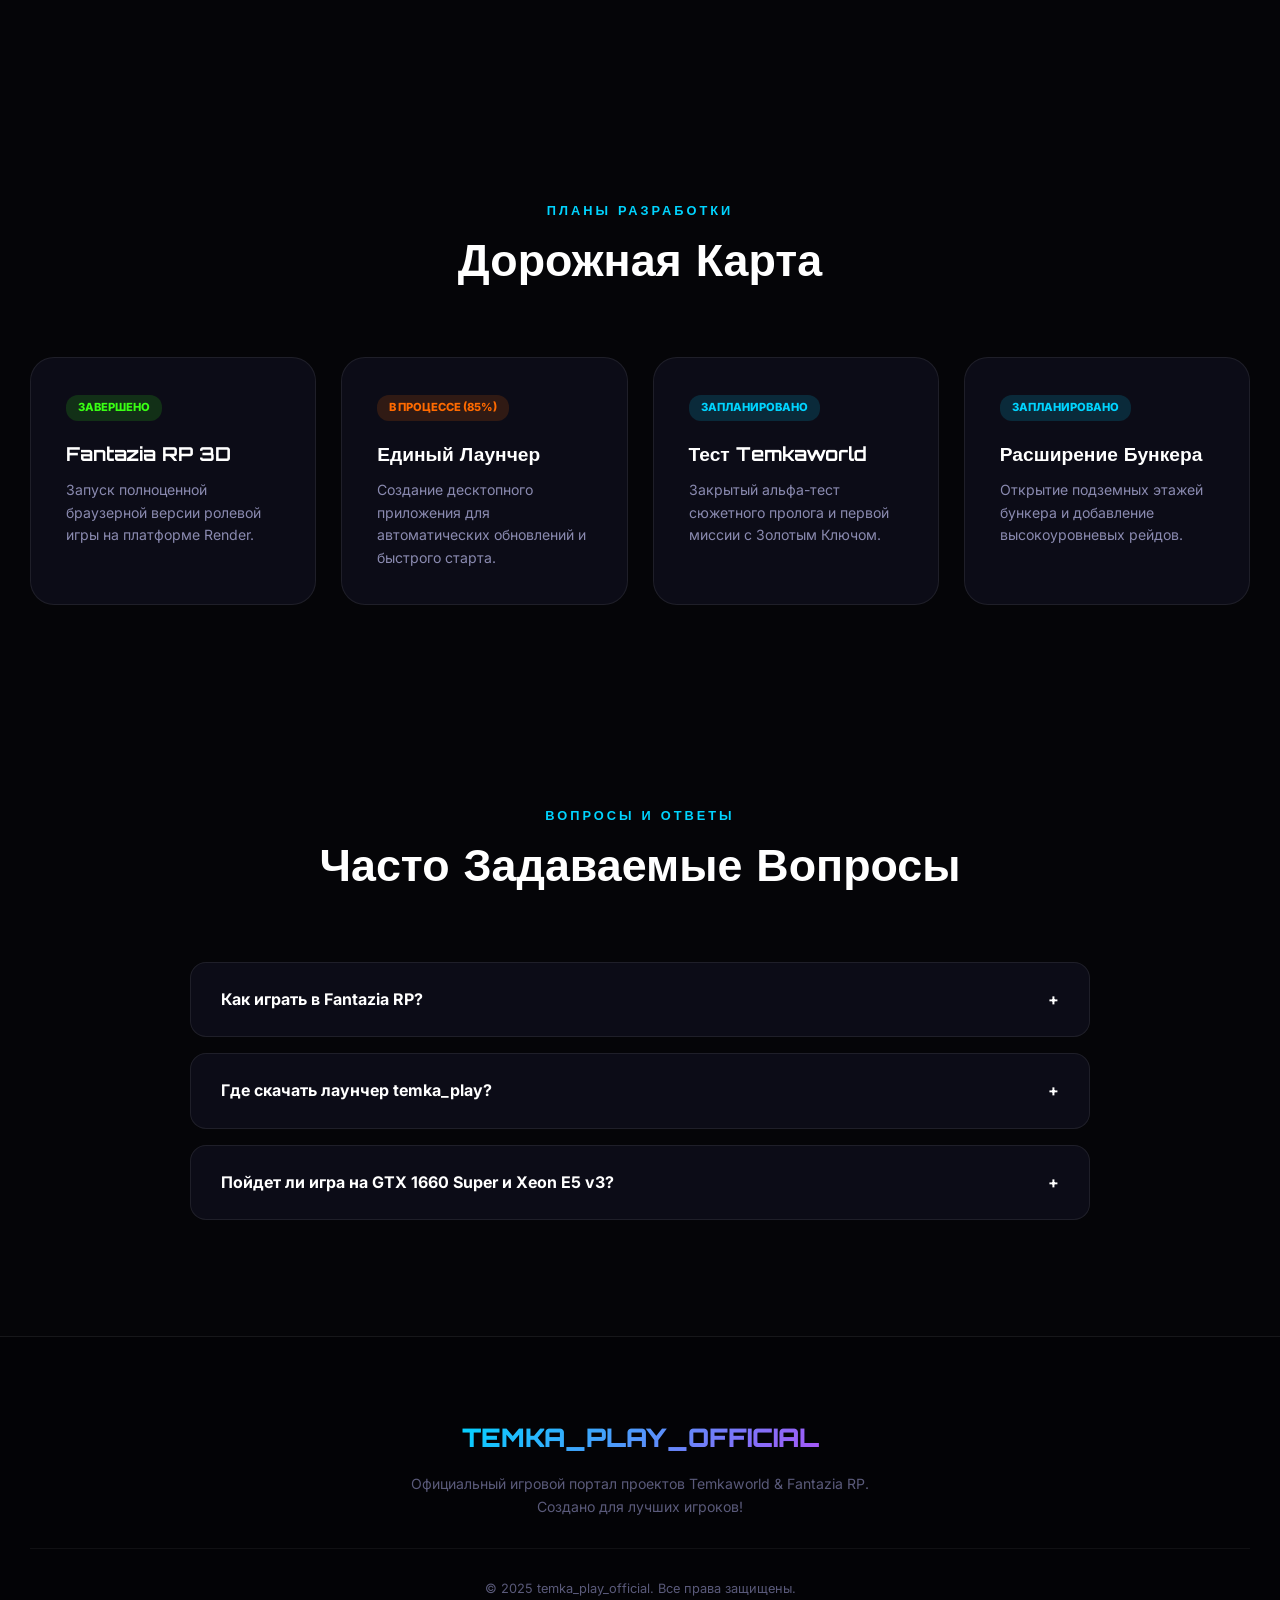
==== commit f074b225: "Update index.html" ====
--- a/index.html
+++ b/index.html
@@ -3,10 +3,12 @@
 <head>
     <meta charset="UTF-8">
     <meta name="viewport" content="width=device-width, initial-scale=1.0">
-    <title>temka_play_official — Temkaworld & Fantazia RP</title>
-    <link href="https://fonts.googleapis.com/css2?family=Orbitron:wght@400;700;900&family=Inter:wght@300;400;600;700&family=Press+Start+2P&display=swap" rel="stylesheet">
+    <title>temka_play_official — Игровой Портал Temkaworld & Fantazia RP</title>
+    <link href="https://fonts.googleapis.com/css2?family=Orbitron:wght@400;600;700;900&family=Inter:wght@300;400;500;600;700;800&display=swap" rel="stylesheet">
     <style>
-        /* ===== RESET & BASE ===== */
+        /* ==========================================================================
+           1. RESET & CSS VARIABLES
+           ========================================================================== */
         *, *::before, *::after {
             margin: 0;
             padding: 0;
@@ -15,73 +17,74 @@
 
         :root {
             --neon-blue: #00d4ff;
+            --neon-blue-glow: rgba(0, 212, 255, 0.4);
             --neon-purple: #a855f7;
+            --neon-purple-glow: rgba(168, 85, 247, 0.4);
             --neon-pink: #ff2d95;
+            --neon-pink-glow: rgba(255, 45, 149, 0.4);
             --neon-green: #39ff14;
+            --neon-green-glow: rgba(57, 255, 20, 0.4);
             --neon-orange: #ff6a00;
-            --neon-red: #ff0040;
-            --dark-bg: #0a0a0f;
-            --card-bg: rgba(15, 15, 25, 0.85);
-            --glass-bg: rgba(255, 255, 255, 0.03);
-            --text-primary: #e8e8f0;
-            --text-secondary: #8888aa;
+            --dark-bg: #050508;
+            --dark-surface: #0a0a10;
+            --card-bg: rgba(15, 15, 26, 0.85);
+            --card-border: rgba(255, 255, 255, 0.08);
+            --text-primary: #f0f0f8;
+            --text-secondary: #8a8ab0;
+            --text-muted: #5a5a7a;
+            --radius-sm: 8px;
+            --radius-md: 16px;
+            --radius-lg: 24px;
+            --radius-xl: 32px;
+            --transition-fast: 0.2s ease;
+            --transition-normal: 0.3s ease;
+            --transition-slow: 0.5s ease;
         }
 
         html {
             scroll-behavior: smooth;
+            font-size: 16px;
         }
 
         body {
             font-family: 'Inter', sans-serif;
-            background: var(--dark-bg);
+            background-color: var(--dark-bg);
             color: var(--text-primary);
             overflow-x: hidden;
             line-height: 1.6;
-        }
-
-        /* ===== ANIMATED BACKGROUND ===== */
-        .bg-animation {
+            -webkit-font-smoothing: antialiased;
+        }
+
+        /* Custom Scrollbar */
+        ::-webkit-scrollbar {
+            width: 10px;
+        }
+        ::-webkit-scrollbar-track {
+            background: var(--dark-bg);
+        }
+        ::-webkit-scrollbar-thumb {
+            background: #1a1a2e;
+            border: 1px solid var(--neon-blue-glow);
+            border-radius: 5px;
+        }
+        ::-webkit-scrollbar-thumb:hover {
+            background: var(--neon-blue);
+        }
+
+        /* ==========================================================================
+           2. CANVAS & ANIMATED BACKGROUNDS
+           ========================================================================== */
+        #bgCanvas {
             position: fixed;
             top: 0;
             left: 0;
-            width: 100%;
-            height: 100%;
+            width: 100vw;
+            height: 100vh;
             z-index: -2;
-            background: radial-gradient(ellipse at 20% 50%, rgba(0, 212, 255, 0.08) 0%, transparent 50%),
-                        radial-gradient(ellipse at 80% 20%, rgba(168, 85, 247, 0.08) 0%, transparent 50%),
-                        radial-gradient(ellipse at 50% 80%, rgba(255, 45, 149, 0.06) 0%, transparent 50%),
-                        var(--dark-bg);
-        }
-
-        .particles {
-            position: fixed;
-            top: 0;
-            left: 0;
-            width: 100%;
-            height: 100%;
-            z-index: -1;
             pointer-events: none;
         }
 
-        .particle {
-            position: absolute;
-            width: 2px;
-            height: 2px;
-            background: var(--neon-blue);
-            border-radius: 50%;
-            animation: float-particle linear infinite;
-            opacity: 0;
-        }
-
-        @keyframes float-particle {
-            0% { transform: translateY(100vh) scale(0); opacity: 0; }
-            10% { opacity: 1; }
-            90% { opacity: 1; }
-            100% { transform: translateY(-10vh) scale(1); opacity: 0; }
-        }
-
-        /* ===== GRID OVERLAY ===== */
-        .grid-overlay {
+        .cyber-grid {
             position: fixed;
             top: 0;
             left: 0;
@@ -95,28 +98,71 @@
             pointer-events: none;
         }
 
-        /* ===== NAVBAR ===== */
+        /* ==========================================================================
+           3. TOP TICKER & NAVIGATION
+           ========================================================================== */
+        .top-ticker {
+            background: linear-gradient(90deg, #090912, #12091c, #090912);
+            border-bottom: 1px solid rgba(255, 255, 255, 0.05);
+            padding: 6px 0;
+            font-size: 0.78rem;
+            color: var(--text-secondary);
+            overflow: hidden;
+            white-space: nowrap;
+            position: relative;
+            z-index: 1001;
+        }
+
+        .ticker-content {
+            display: inline-block;
+            animation: ticker 35s linear infinite;
+        }
+
+        .ticker-item {
+            display: inline-flex;
+            align-items: center;
+            gap: 8px;
+            margin-right: 50px;
+        }
+
+        .ticker-item .badge {
+            background: rgba(0, 212, 255, 0.15);
+            color: var(--neon-blue);
+            padding: 2px 8px;
+            border-radius: 4px;
+            font-size: 0.7rem;
+            font-weight: 700;
+        }
+
+        @keyframes ticker {
+            0% { transform: translateX(100%); }
+            100% { transform: translateX(-100%); }
+        }
+
         .navbar {
             position: fixed;
-            top: 0;
+            top: 31px;
+            left: 0;
             width: 100%;
             z-index: 1000;
-            padding: 15px 0;
-            transition: all 0.4s ease;
-            backdrop-filter: blur(0px);
+            padding: 18px 0;
+            transition: var(--transition-normal);
+            backdrop-filter: blur(12px);
+            border-bottom: 1px solid transparent;
         }
 
         .navbar.scrolled {
-            background: rgba(10, 10, 15, 0.95);
-            backdrop-filter: blur(20px);
-            border-bottom: 1px solid rgba(0, 212, 255, 0.15);
-            padding: 10px 0;
+            top: 0;
+            background: rgba(5, 5, 8, 0.92);
+            border-bottom-color: rgba(0, 212, 255, 0.15);
+            padding: 12px 0;
+            box-shadow: 0 10px 30px rgba(0, 0, 0, 0.5);
         }
 
         .nav-container {
             max-width: 1400px;
             margin: 0 auto;
-            padding: 0 40px;
+            padding: 0 30px;
             display: flex;
             justify-content: space-between;
             align-items: center;
@@ -126,42 +172,37 @@
             font-family: 'Orbitron', sans-serif;
             font-size: 1.4rem;
             font-weight: 900;
+            text-decoration: none;
+            color: #fff;
+            display: flex;
+            align-items: center;
+            gap: 10px;
+            letter-spacing: 2px;
+        }
+
+        .nav-logo span {
             background: linear-gradient(135deg, var(--neon-blue), var(--neon-purple));
             -webkit-background-clip: text;
             -webkit-text-fill-color: transparent;
-            text-decoration: none;
-            letter-spacing: 2px;
-            position: relative;
-        }
-
-        .nav-logo::after {
-            content: '';
-            position: absolute;
-            bottom: -4px;
-            left: 0;
-            width: 100%;
-            height: 2px;
-            background: linear-gradient(90deg, var(--neon-blue), var(--neon-purple));
-            box-shadow: 0 0 10px var(--neon-blue);
         }
 
         .nav-links {
             display: flex;
             list-style: none;
-            gap: 35px;
+            gap: 25px;
             align-items: center;
         }
 
         .nav-links a {
             color: var(--text-secondary);
             text-decoration: none;
+            font-size: 0.85rem;
             font-weight: 600;
-            font-size: 0.9rem;
+            text-transform: uppercase;
             letter-spacing: 1px;
-            text-transform: uppercase;
-            transition: all 0.3s ease;
+            transition: var(--transition-fast);
+            padding: 6px 0;
             position: relative;
-            padding: 5px 0;
         }
 
         .nav-links a::after {
@@ -172,1052 +213,801 @@
             width: 0%;
             height: 2px;
             background: var(--neon-blue);
-            transition: width 0.3s ease;
-            box-shadow: 0 0 8px var(--neon-blue);
+            transition: var(--transition-fast);
         }
 
         .nav-links a:hover {
-            color: var(--neon-blue);
+            color: #fff;
         }
 
         .nav-links a:hover::after {
             width: 100%;
         }
 
-        .nav-download-btn {
-            background: linear-gradient(135deg, #444, #222);
+        .nav-controls {
+            display: flex;
+            align-items: center;
+            gap: 15px;
+        }
+
+        .btn-audio-toggle {
+            background: rgba(255, 255, 255, 0.05);
             border: 1px solid rgba(255, 255, 255, 0.1);
-            color: #aaa !important;
-            padding: 10px 25px !important;
+            color: var(--text-secondary);
+            width: 38px;
+            height: 38px;
+            border-radius: 50%;
+            display: flex;
+            align-items: center;
+            justify-content: center;
+            cursor: pointer;
+            transition: var(--transition-fast);
+        }
+
+        .btn-audio-toggle:hover {
+            border-color: var(--neon-blue);
+            color: var(--neon-blue);
+            box-shadow: 0 0 15px var(--neon-blue-glow);
+        }
+
+        .btn-nav-launcher {
+            background: rgba(255, 255, 255, 0.05);
+            border: 1px solid rgba(255, 255, 255, 0.15);
+            color: #aaa;
+            padding: 8px 22px;
             border-radius: 30px;
-            font-weight: 700 !important;
-            box-shadow: none;
-            transition: all 0.3s ease !important;
-        }
-
-        .nav-download-btn:hover {
-            transform: translateY(-2px);
-            background: linear-gradient(135deg, #555, #333);
-            color: #fff !important;
-        }
-
-        .nav-download-btn::after {
-            display: none !important;
-        }
-
-        /* Mobile menu */
-        .hamburger {
-            display: none;
-            flex-direction: column;
+            font-size: 0.8rem;
+            font-weight: 700;
+            text-transform: uppercase;
+            letter-spacing: 1px;
             cursor: pointer;
-            gap: 5px;
-            z-index: 1001;
-        }
-
-        .hamburger span {
-            width: 28px;
-            height: 2px;
-            background: var(--neon-blue);
-            transition: all 0.3s ease;
-            box-shadow: 0 0 8px var(--neon-blue);
-        }
-
-        .hamburger.active span:nth-child(1) {
-            transform: rotate(45deg) translate(5px, 5px);
-        }
-
-        .hamburger.active span:nth-child(2) {
-            opacity: 0;
-        }
-
-        .hamburger.active span:nth-child(3) {
-            transform: rotate(-45deg) translate(5px, -5px);
-        }
-
-        /* ===== HERO SECTION ===== */
+            transition: var(--transition-normal);
+        }
+
+        .btn-nav-launcher:hover {
+            background: rgba(255, 255, 255, 0.1);
+            color: #fff;
+            border-color: var(--neon-purple);
+        }
+
+        /* ==========================================================================
+           4. HERO SECTION & CTA
+           ========================================================================== */
         .hero {
             min-height: 100vh;
+            padding: 160px 30px 100px;
             display: flex;
             align-items: center;
             justify-content: center;
             position: relative;
-            overflow: hidden;
-            padding: 100px 40px;
-        }
-
-        .hero-bg-shapes {
-            position: absolute;
-            width: 100%;
-            height: 100%;
-            top: 0;
-            left: 0;
-            pointer-events: none;
-        }
-
-        .hero-circle {
-            position: absolute;
-            border-radius: 50%;
-            border: 1px solid rgba(0, 212, 255, 0.1);
-            animation: pulse-ring 4s ease-in-out infinite;
-        }
-
-        .hero-circle:nth-child(1) {
-            width: 600px;
-            height: 600px;
-            top: 50%;
-            left: 50%;
-            transform: translate(-50%, -50%);
-        }
-
-        .hero-circle:nth-child(2) {
-            width: 800px;
-            height: 800px;
-            top: 50%;
-            left: 50%;
-            transform: translate(-50%, -50%);
-            animation-delay: 1s;
-            border-color: rgba(168, 85, 247, 0.08);
-        }
-
-        .hero-circle:nth-child(3) {
-            width: 1000px;
-            height: 1000px;
-            top: 50%;
-            left: 50%;
-            transform: translate(-50%, -50%);
-            animation-delay: 2s;
-            border-color: rgba(255, 45, 149, 0.06);
-        }
-
-        @keyframes pulse-ring {
-            0%, 100% { opacity: 0.3; transform: translate(-50%, -50%) scale(1); }
-            50% { opacity: 0.8; transform: translate(-50%, -50%) scale(1.05); }
-        }
-
-        .hero-content {
             text-align: center;
-            position: relative;
+        }
+
+        .hero-container {
+            max-width: 1000px;
             z-index: 2;
-            max-width: 900px;
         }
 
         .hero-badge {
             display: inline-flex;
             align-items: center;
-            gap: 8px;
+            gap: 10px;
             background: rgba(168, 85, 247, 0.1);
             border: 1px solid rgba(168, 85, 247, 0.3);
-            padding: 8px 20px;
+            padding: 8px 22px;
             border-radius: 30px;
+            color: var(--neon-purple);
             font-size: 0.8rem;
-            font-weight: 600;
-            color: var(--neon-purple);
+            font-weight: 700;
+            text-transform: uppercase;
+            letter-spacing: 2px;
             margin-bottom: 30px;
-            letter-spacing: 2px;
-            text-transform: uppercase;
-            animation: fadeInDown 1s ease;
-        }
-
-        .hero-badge .dot {
+        }
+
+        .hero-badge .status-dot {
             width: 8px;
             height: 8px;
             background: var(--neon-orange);
             border-radius: 50%;
-            animation: blink 1.5s ease-in-out infinite;
             box-shadow: 0 0 10px var(--neon-orange);
-        }
-
-        @keyframes blink {
-            0%, 100% { opacity: 1; }
-            50% { opacity: 0.3; }
+            animation: pulse-dot 1.5s infinite;
+        }
+
+        @keyframes pulse-dot {
+            0%, 100% { opacity: 1; transform: scale(1); }
+            50% { opacity: 0.4; transform: scale(0.8); }
         }
 
         .hero-title {
             font-family: 'Orbitron', sans-serif;
-            font-size: clamp(3rem, 8vw, 6rem);
+            font-size: clamp(2.8rem, 6.5vw, 5.5rem);
             font-weight: 900;
-            line-height: 1.1;
-            margin-bottom: 10px;
-            animation: fadeInUp 1s ease 0.2s both;
-        }
-
-        .hero-title .line1 {
+            line-height: 1.08;
+            margin-bottom: 25px;
+            letter-spacing: -1px;
+        }
+
+        .hero-title .text-white {
+            color: #fff;
             display: block;
-            background: linear-gradient(135deg, #fff, #ccc);
-            -webkit-background-clip: text;
-            -webkit-text-fill-color: transparent;
-        }
-
-        .hero-title .line2 {
-            display: block;
+        }
+
+        .hero-title .text-gradient {
             background: linear-gradient(135deg, var(--neon-blue), var(--neon-purple), var(--neon-pink));
             -webkit-background-clip: text;
             -webkit-text-fill-color: transparent;
-            text-shadow: none;
+            display: block;
         }
 
         .hero-subtitle {
-            font-size: clamp(1rem, 2.5vw, 1.3rem);
+            font-size: clamp(1rem, 1.8vw, 1.25rem);
             color: var(--text-secondary);
-            max-width: 650px;
-            margin: 25px auto 40px;
-            line-height: 1.8;
-            animation: fadeInUp 1s ease 0.4s both;
-        }
-
-        .hero-buttons {
+            max-width: 780px;
+            margin: 0 auto 40px;
+            line-height: 1.7;
+        }
+
+        .hero-actions {
             display: flex;
             gap: 20px;
             justify-content: center;
+            align-items: center;
             flex-wrap: wrap;
-            animation: fadeInUp 1s ease 0.6s both;
-        }
-
-        .btn-primary {
+        }
+
+        .btn-cta {
             display: inline-flex;
             align-items: center;
-            gap: 10px;
+            gap: 12px;
+            padding: 18px 42px;
+            border-radius: 50px;
+            font-size: 0.95rem;
+            font-weight: 800;
+            text-decoration: none;
+            text-transform: uppercase;
+            letter-spacing: 1.5px;
+            transition: var(--transition-normal);
+            border: none;
+            cursor: pointer;
+        }
+
+        .btn-cta-primary {
             background: linear-gradient(135deg, var(--neon-purple), var(--neon-pink));
             color: #fff;
-            padding: 16px 40px;
-            border-radius: 50px;
+            box-shadow: 0 0 35px var(--neon-purple-glow);
+        }
+
+        .btn-cta-primary:hover {
+            transform: translateY(-3px) scale(1.02);
+            box-shadow: 0 0 50px var(--neon-pink-glow);
+        }
+
+        .btn-cta-secondary {
+            background: rgba(255, 255, 255, 0.04);
+            color: #aaa;
+            border: 1px solid rgba(255, 255, 255, 0.15);
+        }
+
+        .btn-cta-secondary:hover {
+            background: rgba(255, 255, 255, 0.08);
+            color: #fff;
+            border-color: rgba(255, 255, 255, 0.3);
+            transform: translateY(-3px);
+        }
+
+        /* ==========================================================================
+           5. LIVE SERVER WIDGET & METRICS
+           ========================================================================== */
+        .server-metrics-bar {
+            max-width: 1300px;
+            margin: -40px auto 100px;
+            padding: 0 30px;
+            position: relative;
+            z-index: 10;
+        }
+
+        .metrics-grid {
+            background: var(--card-bg);
+            border: 1px solid var(--card-border);
+            border-radius: var(--radius-lg);
+            padding: 30px 40px;
+            display: grid;
+            grid-template-columns: repeat(auto-fit, minmax(220px, 1fr));
+            gap: 30px;
+            backdrop-filter: blur(20px);
+            box-shadow: 0 20px 50px rgba(0,0,0,0.6);
+        }
+
+        .metric-card {
+            display: flex;
+            align-items: center;
+            gap: 18px;
+        }
+
+        .metric-icon {
+            width: 52px;
+            height: 52px;
+            border-radius: 14px;
+            background: rgba(255, 255, 255, 0.03);
+            border: 1px solid rgba(255, 255, 255, 0.08);
+            display: flex;
+            align-items: center;
+            justify-content: center;
+            font-size: 1.5rem;
+        }
+
+        .metric-info h4 {
+            font-size: 0.75rem;
+            color: var(--text-muted);
+            text-transform: uppercase;
+            letter-spacing: 1px;
+            margin-bottom: 4px;
+        }
+
+        .metric-info p {
+            font-family: 'Orbitron', sans-serif;
+            font-size: 1.3rem;
             font-weight: 700;
-            font-size: 1rem;
-            text-decoration: none;
-            border: none;
-            cursor: pointer;
-            transition: all 0.3s ease;
-            box-shadow: 0 0 30px rgba(168, 85, 247, 0.3), inset 0 0 30px rgba(255, 255, 255, 0.05);
-            letter-spacing: 1px;
-            text-transform: uppercase;
-        }
-
-        .btn-primary:hover {
-            transform: translateY(-3px) scale(1.02);
-            box-shadow: 0 0 50px rgba(168, 85, 247, 0.5), inset 0 0 30px rgba(255, 255, 255, 0.1);
-        }
-
-        .btn-secondary {
-            display: inline-flex;
-            align-items: center;
-            gap: 10px;
-            background: transparent;
-            color: var(--text-primary);
-            padding: 16px 40px;
-            border-radius: 50px;
-            font-weight: 700;
-            font-size: 1rem;
-            text-decoration: none;
-            border: 2px solid rgba(255, 255, 255, 0.15);
-            cursor: pointer;
-            transition: all 0.3s ease;
-            letter-spacing: 1px;
-            text-transform: uppercase;
-        }
-
-        .btn-secondary:hover {
-            border-color: var(--neon-blue);
-            background: rgba(0, 212, 255, 0.05);
-            transform: translateY(-3px);
-            box-shadow: 0 0 25px rgba(0, 212, 255, 0.15);
-        }
-
-        .hero-scroll-indicator {
-            position: absolute;
-            bottom: 40px;
-            left: 50%;
-            transform: translateX(-50%);
-            display: flex;
-            flex-direction: column;
-            align-items: center;
-            gap: 8px;
-            animation: fadeInUp 1s ease 1s both;
-        }
-
-        .scroll-line {
-            width: 1px;
-            height: 40px;
-            background: linear-gradient(to bottom, var(--neon-blue), transparent);
-            animation: scroll-anim 2s ease-in-out infinite;
-        }
-
-        @keyframes scroll-anim {
-            0%, 100% { opacity: 0.3; transform: scaleY(0.5); }
-            50% { opacity: 1; transform: scaleY(1); }
-        }
-
-        .scroll-text {
-            font-size: 0.65rem;
-            color: var(--text-secondary);
-            letter-spacing: 3px;
-            text-transform: uppercase;
-        }
-
-        @keyframes fadeInUp {
-            from { opacity: 0; transform: translateY(40px); }
-            to { opacity: 1; transform: translateY(0); }
-        }
-
-        @keyframes fadeInDown {
-            from { opacity: 0; transform: translateY(-20px); }
-            to { opacity: 1; transform: translateY(0); }
-        }
-
-        /* ===== SECTION STYLES ===== */
+            color: #fff;
+        }
+
+        .metric-online { color: var(--neon-green) !important; }
+
+        /* ==========================================================================
+           6. SECTION HEADERS & GENERAL CARDS
+           ========================================================================== */
         section {
-            padding: 120px 40px;
-            position: relative;
+            padding: 100px 30px;
+            max-width: 1400px;
+            margin: 0 auto;
         }
 
         .section-header {
             text-align: center;
-            margin-bottom: 80px;
-        }
-
-        .section-label {
+            max-width: 700px;
+            margin: 0 auto 70px;
+        }
+
+        .section-tag {
             font-family: 'Orbitron', sans-serif;
-            font-size: 0.75rem;
-            font-weight: 700;
-            color: var(--neon-blue);
-            letter-spacing: 4px;
-            text-transform: uppercase;
-            margin-bottom: 15px;
-            display: block;
-        }
-
-        .section-title {
-            font-family: 'Orbitron', sans-serif;
-            font-size: clamp(2rem, 5vw, 3.2rem);
-            font-weight: 900;
-            background: linear-gradient(135deg, #fff, var(--neon-blue));
-            -webkit-background-clip: text;
-            -webkit-text-fill-color: transparent;
-            margin-bottom: 20px;
-        }
-
-        .section-desc {
-            color: var(--text-secondary);
-            max-width: 600px;
-            margin: 0 auto;
-            font-size: 1.05rem;
-            line-height: 1.7;
-        }
-
-        .section-divider {
-            width: 80px;
-            height: 3px;
-            background: linear-gradient(90deg, var(--neon-blue), var(--neon-purple));
-            margin: 20px auto 0;
-            border-radius: 2px;
-            box-shadow: 0 0 15px var(--neon-blue);
-        }
-
-        /* ===== GAMES SECTION ===== */
-        .games-section {
-            max-width: 1400px;
-            margin: 0 auto;
-        }
-
-        /* Game Card - Large Featured */
-        .game-featured {
-            position: relative;
-            border-radius: 30px;
-            overflow: hidden;
-            margin-bottom: 80px;
-            background: var(--card-bg);
-            border: 1px solid rgba(255, 255, 255, 0.06);
-            backdrop-filter: blur(20px);
-            transition: all 0.5s ease;
-        }
-
-        .game-featured:hover {
-            border-color: rgba(0, 212, 255, 0.2);
-            box-shadow: 0 0 60px rgba(0, 212, 255, 0.1);
-            transform: translateY(-5px);
-        }
-
-        .game-featured-inner {
-            display: grid;
-            grid-template-columns: 1fr 1fr;
-            min-height: 600px;
-        }
-
-        .game-featured-visual {
-            position: relative;
-            display: flex;
-            align-items: center;
-            justify-content: center;
-            background: linear-gradient(135deg, rgba(0, 212, 255, 0.05), rgba(168, 85, 247, 0.05));
-            overflow: hidden;
-        }
-
-        .game-icon-large {
-            font-size: 12rem;
-            position: relative;
-            z-index: 2;
-            filter: drop-shadow(0 0 40px rgba(0, 212, 255, 0.3));
-            animation: float 6s ease-in-out infinite;
-        }
-
-        @keyframes float {
-            0%, 100% { transform: translateY(0) rotate(0deg); }
-            50% { transform: translateY(-20px) rotate(2deg); }
-        }
-
-        .game-visual-bg {
-            position: absolute;
-            width: 300px;
-            height: 300px;
-            border-radius: 50%;
-            background: radial-gradient(circle, rgba(0, 212, 255, 0.15), transparent 70%);
-            animation: pulse-glow 3s ease-in-out infinite;
-        }
-
-        @keyframes pulse-glow {
-            0%, 100% { transform: scale(1); opacity: 0.5; }
-            50% { transform: scale(1.3); opacity: 1; }
-        }
-
-        .game-featured-content {
-            padding: 60px;
-            display: flex;
-            flex-direction: column;
-            justify-content: center;
-        }
-
-        .game-tag {
-            display: inline-flex;
-            align-items: center;
-            gap: 6px;
-            font-family: 'Orbitron', sans-serif;
-            font-size: 0.7rem;
-            font-weight: 700;
-            letter-spacing: 3px;
-            text-transform: uppercase;
-            margin-bottom: 20px;
-            padding: 6px 16px;
-            border-radius: 20px;
-            width: fit-content;
-        }
-
-        .tag-blue {
-            color: var(--neon-blue);
-            background: rgba(0, 212, 255, 0.1);
-            border: 1px solid rgba(0, 212, 255, 0.3);
-        }
-
-        .tag-purple {
-            color: var(--neon-purple);
-            background: rgba(168, 85, 247, 0.1);
-            border: 1px solid rgba(168, 85, 247, 0.3);
-        }
-
-        .game-name {
-            font-family: 'Orbitron', sans-serif;
-            font-size: clamp(2rem, 4vw, 3rem);
-            font-weight: 900;
-            margin-bottom: 20px;
-            line-height: 1.2;
-        }
-
-        .game-name.blue-gradient {
-            background: linear-gradient(135deg, var(--neon-blue), #fff);
-            -webkit-background-clip: text;
-            -webkit-text-fill-color: transparent;
-        }
-
-        .game-name.purple-gradient {
-            background: linear-gradient(135deg, var(--neon-purple), var(--neon-pink));
-            -webkit-background-clip: text;
-            -webkit-text-fill-color: transparent;
-        }
-
-        .game-description {
-            color: var(--text-secondary);
-            font-size: 1.05rem;
-            line-height: 1.8;
-            margin-bottom: 30px;
-        }
-
-        .game-features-list {
-            list-style: none;
-            margin-bottom: 35px;
-        }
-
-        .game-features-list li {
-            display: flex;
-            align-items: center;
-            gap: 12px;
-            padding: 8px 0;
-            color: var(--text-primary);
-            font-size: 0.95rem;
-        }
-
-        .game-features-list li .icon {
-            font-size: 1.2rem;
-            width: 30px;
-            text-align: center;
-        }
-
-        .game-btn-group {
-            display: flex;
-            gap: 15px;
-            flex-wrap: wrap;
-        }
-
-        .btn-game {
-            display: inline-flex;
-            align-items: center;
-            gap: 8px;
-            padding: 14px 30px;
-            border-radius: 50px;
-            font-weight: 700;
-            font-size: 0.9rem;
-            text-decoration: none;
-            transition: all 0.3s ease;
-            letter-spacing: 1px;
-            text-transform: uppercase;
-            border: none;
-            cursor: pointer;
-        }
-
-        .btn-blue {
-            background: linear-gradient(135deg, var(--neon-blue), #0088cc);
-            color: #fff;
-            box-shadow: 0 0 25px rgba(0, 212, 255, 0.3);
-        }
-
-        .btn-blue:hover {
-            transform: translateY(-2px);
-            box-shadow: 0 0 40px rgba(0, 212, 255, 0.5);
-        }
-
-        .btn-purple {
-            background: linear-gradient(135deg, var(--neon-purple), var(--neon-pink));
-            color: #fff;
-            box-shadow: 0 0 25px rgba(168, 85, 247, 0.3);
-        }
-
-        .btn-purple:hover {
-            transform: translateY(-2px);
-            box-shadow: 0 0 40px rgba(168, 85, 247, 0.5);
-        }
-
-        .btn-outline {
-            background: transparent;
-            color: var(--text-primary);
-            border: 2px solid rgba(255, 255, 255, 0.15);
-        }
-
-        .btn-outline:hover {
-            border-color: var(--neon-blue);
-            background: rgba(0, 212, 255, 0.05);
-            box-shadow: 0 0 20px rgba(0, 212, 255, 0.15);
-        }
-
-        .btn-soon {
-            background: #222 !important;
-            color: #666 !important;
-            border: 1px solid #333 !important;
-            cursor: not-allowed;
-            box-shadow: none !important;
-        }
-
-        .btn-soon:hover {
-            transform: none !important;
-        }
-
-        /* ===== LORE / STORY SECTION ===== */
-        .lore-section {
-            max-width: 1200px;
-            margin: 0 auto;
-        }
-
-        .timeline {
-            position: relative;
-            padding-left: 60px;
-        }
-
-        .timeline::before {
-            content: '';
-            position: absolute;
-            left: 20px;
-            top: 0;
-            bottom: 0;
-            width: 2px;
-            background: linear-gradient(to bottom, var(--neon-blue), var(--neon-purple), var(--neon-pink), var(--neon-orange));
-            box-shadow: 0 0 15px rgba(0, 212, 255, 0.3);
-        }
-
-        .timeline-item {
-            position: relative;
-            margin-bottom: 60px;
-            opacity: 0;
-            transform: translateX(-30px);
-            transition: all 0.6s ease;
-        }
-
-        .timeline-item.visible {
-            opacity: 1;
-            transform: translateX(0);
-        }
-
-        .timeline-dot {
-            position: absolute;
-            left: -48px;
-            top: 5px;
-            width: 18px;
-            height: 18px;
-            border-radius: 50%;
-            background: var(--neon-blue);
-            box-shadow: 0 0 20px var(--neon-blue), 0 0 40px rgba(0, 212, 255, 0.3);
-            z-index: 2;
-        }
-
-        .timeline-dot.purple { background: var(--neon-purple); box-shadow: 0 0 20px var(--neon-purple); }
-        .timeline-dot.pink { background: var(--neon-pink); box-shadow: 0 0 20px var(--neon-pink); }
-        .timeline-dot.green { background: var(--neon-green); box-shadow: 0 0 20px var(--neon-green); }
-        .timeline-dot.orange { background: var(--neon-orange); box-shadow: 0 0 20px var(--neon-orange); }
-
-        .timeline-card {
-            background: var(--card-bg);
-            border: 1px solid rgba(255, 255, 255, 0.06);
-            border-radius: 20px;
-            padding: 35px 40px;
-            backdrop-filter: blur(15px);
-            transition: all 0.3s ease;
-        }
-
-        .timeline-card:hover {
-            border-color: rgba(0, 212, 255, 0.15);
-            transform: translateY(-3px);
-            box-shadow: 0 10px 40px rgba(0, 0, 0, 0.3);
-        }
-
-        .timeline-chapter {
-            font-family: 'Orbitron', sans-serif;
-            font-size: 0.7rem;
+            font-size: 0.8rem;
             color: var(--neon-blue);
             letter-spacing: 3px;
             text-transform: uppercase;
-            margin-bottom: 10px;
-        }
-
-        .timeline-title {
+            display: block;
+            margin-bottom: 12px;
+            font-weight: 700;
+        }
+
+        .section-title {
             font-family: 'Orbitron', sans-serif;
-            font-size: 1.5rem;
-            font-weight: 700;
-            margin-bottom: 15px;
+            font-size: clamp(2rem, 3.5vw, 3rem);
+            font-weight: 900;
             color: #fff;
-        }
-
-        .timeline-text {
+            line-height: 1.2;
+            margin-bottom: 18px;
+        }
+
+        .section-subtitle {
             color: var(--text-secondary);
-            line-height: 1.8;
-            font-size: 0.95rem;
-        }
-
-        .timeline-text strong {
-            color: var(--neon-blue);
-            font-weight: 600;
-        }
-
-        .timeline-emoji {
-            font-size: 2rem;
-            margin-bottom: 15px;
-            display: block;
-        }
-
-        /* ===== FEATURES GRID ===== */
-        .features-grid {
-            max-width: 1400px;
-            margin: 0 auto;
+            font-size: 1rem;
+            line-height: 1.7;
+        }
+
+        /* ==========================================================================
+           7. FEATURED GAMES SHOWCASE
+           ========================================================================== */
+        .games-showcase-grid {
             display: grid;
-            grid-template-columns: repeat(auto-fit, minmax(350px, 1fr));
-            gap: 30px;
-        }
-
-        .feature-card {
+            grid-template-columns: repeat(auto-fit, minmax(520px, 1fr));
+            gap: 40px;
+        }
+
+        @media(max-width: 600px) {
+            .games-showcase-grid { grid-template-columns: 1fr; }
+        }
+
+        .game-big-card {
             background: var(--card-bg);
-            border: 1px solid rgba(255, 255, 255, 0.06);
-            border-radius: 24px;
-            padding: 45px 35px;
-            backdrop-filter: blur(15px);
-            transition: all 0.4s ease;
+            border: 1px solid var(--card-border);
+            border-radius: var(--radius-xl);
+            padding: 50px;
             position: relative;
             overflow: hidden;
-        }
-
-        .feature-card::before {
+            display: flex;
+            flex-direction: column;
+            justify-content: space-between;
+            transition: var(--transition-normal);
+            backdrop-filter: blur(15px);
+        }
+
+        .game-big-card::before {
             content: '';
             position: absolute;
             top: 0;
             left: 0;
             width: 100%;
-            height: 3px;
-            background: linear-gradient(90deg, var(--neon-blue), var(--neon-purple));
-            transform: scaleX(0);
-            transition: transform 0.4s ease;
-        }
-
-        .feature-card:hover::before {
-            transform: scaleX(1);
-        }
-
-        .feature-card:hover {
-            border-color: rgba(0, 212, 255, 0.15);
+            height: 4px;
+            transition: var(--transition-normal);
+        }
+
+        .card-temka::before { background: linear-gradient(90deg, var(--neon-blue), var(--neon-purple)); }
+        .card-fantazia::before { background: linear-gradient(90deg, var(--neon-purple), var(--neon-pink)); }
+
+        .game-big-card:hover {
             transform: translateY(-8px);
-            box-shadow: 0 20px 60px rgba(0, 0, 0, 0.3);
-        }
-
-        .feature-icon {
-            font-size: 3rem;
-            margin-bottom: 20px;
-            display: block;
-        }
-
-        .feature-title {
+            box-shadow: 0 25px 60px rgba(0, 0, 0, 0.7);
+            border-color: rgba(255, 255, 255, 0.2);
+        }
+
+        .card-top {
+            display: flex;
+            justify-content: space-between;
+            align-items: flex-start;
+            margin-bottom: 30px;
+        }
+
+        .card-icon {
+            font-size: 3.8rem;
+            filter: drop-shadow(0 0 20px rgba(255,255,255,0.1));
+        }
+
+        .card-pill {
+            padding: 6px 16px;
+            border-radius: 20px;
+            font-size: 0.75rem;
+            font-weight: 800;
+            text-transform: uppercase;
+            letter-spacing: 1px;
+        }
+
+        .pill-blue { background: rgba(0, 212, 255, 0.12); color: var(--neon-blue); border: 1px solid var(--neon-blue-glow); }
+        .pill-purple { background: rgba(168, 85, 247, 0.12); color: var(--neon-purple); border: 1px solid var(--neon-purple-glow); }
+
+        .card-title {
+            font-family: 'Orbitron', sans-serif;
+            font-size: 2.3rem;
+            font-weight: 900;
+            margin-bottom: 18px;
+            color: #fff;
+        }
+
+        .card-text {
+            color: var(--text-secondary);
+            font-size: 1rem;
+            line-height: 1.75;
+            margin-bottom: 30px;
+        }
+
+        .card-bullet-list {
+            list-style: none;
+            margin-bottom: 40px;
+        }
+
+        .card-bullet-list li {
+            display: flex;
+            align-items: center;
+            gap: 12px;
+            color: var(--text-primary);
+            font-size: 0.95rem;
+            margin-bottom: 12px;
+        }
+
+        .card-bullet-list li span {
+            color: var(--neon-blue);
+            font-size: 1.1rem;
+        }
+
+        .card-actions {
+            display: flex;
+            gap: 15px;
+            flex-wrap: wrap;
+        }
+
+        .btn-card {
+            flex: 1;
+            min-width: 180px;
+            padding: 16px 28px;
+            border-radius: 40px;
+            font-size: 0.88rem;
+            font-weight: 800;
+            text-align: center;
+            text-decoration: none;
+            text-transform: uppercase;
+            letter-spacing: 1px;
+            transition: var(--transition-normal);
+            border: none;
+            cursor: pointer;
+            display: inline-flex;
+            align-items: center;
+            justify-content: center;
+            gap: 8px;
+        }
+
+        .btn-soon-disabled {
+            background: rgba(255, 255, 255, 0.04);
+            color: #666;
+            border: 1px solid rgba(255, 255, 255, 0.08);
+            cursor: pointer;
+        }
+
+        .btn-soon-disabled:hover {
+            background: rgba(255, 255, 255, 0.08);
+            color: #aaa;
+        }
+
+        /* ==========================================================================
+           8. SYSTEM REQUIREMENTS & HARDWARE SCANNER
+           ========================================================================== */
+        .sys-req-wrapper {
+            background: var(--card-bg);
+            border: 1px solid var(--card-border);
+            border-radius: var(--radius-xl);
+            padding: 60px;
+            backdrop-filter: blur(20px);
+        }
+
+        .sys-tables-grid {
+            display: grid;
+            grid-template-columns: 1fr 1fr;
+            gap: 40px;
+            margin-bottom: 60px;
+        }
+
+        @media(max-width: 900px) {
+            .sys-tables-grid { grid-template-columns: 1fr; }
+        }
+
+        .sys-box {
+            background: rgba(255, 255, 255, 0.02);
+            border: 1px solid rgba(255, 255, 255, 0.06);
+            border-radius: var(--radius-lg);
+            padding: 35px;
+        }
+
+        .sys-box-header {
+            font-family: 'Orbitron', sans-serif;
+            font-size: 1.25rem;
+            font-weight: 700;
+            margin-bottom: 25px;
+            display: flex;
+            align-items: center;
+            gap: 12px;
+        }
+
+        .header-min { color: var(--neon-orange); }
+        .header-rec { color: var(--neon-green); }
+
+        .sys-rows {
+            list-style: none;
+        }
+
+        .sys-row {
+            display: flex;
+            justify-content: space-between;
+            padding: 14px 0;
+            border-bottom: 1px solid rgba(255, 255, 255, 0.04);
+            font-size: 0.92rem;
+        }
+
+        .sys-row:last-child { border-bottom: none; }
+        .sys-row .label { color: var(--text-muted); }
+        .sys-row .val { font-weight: 700; color: #fff; text-align: right; }
+
+        /* Hardware FPS Calculator Widget */
+        .hardware-scanner {
+            background: linear-gradient(135deg, rgba(0, 212, 255, 0.05), rgba(168, 85, 247, 0.05));
+            border: 1px solid rgba(0, 212, 255, 0.2);
+            border-radius: var(--radius-lg);
+            padding: 40px;
+            text-align: center;
+        }
+
+        .scanner-title {
+            font-family: 'Orbitron', sans-serif;
+            font-size: 1.3rem;
+            font-weight: 700;
+            margin-bottom: 10px;
+            color: #fff;
+        }
+
+        .scanner-desc {
+            color: var(--text-secondary);
+            font-size: 0.9rem;
+            margin-bottom: 30px;
+        }
+
+        .scanner-form {
+            display: grid;
+            grid-template-columns: repeat(auto-fit, minmax(200px, 1fr));
+            gap: 20px;
+            margin-bottom: 30px;
+        }
+
+        .select-group select {
+            width: 100%;
+            background: rgba(10, 10, 18, 0.9);
+            border: 1px solid rgba(255, 255, 255, 0.15);
+            color: #fff;
+            padding: 14px 20px;
+            border-radius: var(--radius-sm);
+            font-size: 0.9rem;
+            outline: none;
+            cursor: pointer;
+            transition: var(--transition-fast);
+        }
+
+        .select-group select:focus {
+            border-color: var(--neon-blue);
+            box-shadow: 0 0 15px var(--neon-blue-glow);
+        }
+
+        .btn-calc {
+            background: linear-gradient(135deg, var(--neon-blue), var(--neon-purple));
+            color: #fff;
+            border: none;
+            padding: 14px 35px;
+            border-radius: 30px;
+            font-size: 0.9rem;
+            font-weight: 800;
+            text-transform: uppercase;
+            letter-spacing: 1px;
+            cursor: pointer;
+            transition: var(--transition-fast);
+        }
+
+        .btn-calc:hover {
+            transform: scale(1.03);
+            box-shadow: 0 0 25px var(--neon-blue-glow);
+        }
+
+        .calc-result {
+            margin-top: 25px;
+            padding: 20px;
+            background: rgba(0, 0, 0, 0.4);
+            border-radius: var(--radius-md);
+            display: none;
+            font-family: 'Orbitron', sans-serif;
+            font-size: 1.1rem;
+        }
+
+        /* ==========================================================================
+           9. INTERACTIVE PARK MAP & SECTORS (TEMKAWORLD)
+           ========================================================================== */
+        .map-section-grid {
+            display: grid;
+            grid-template-columns: 320px 1fr;
+            gap: 30px;
+            background: var(--card-bg);
+            border: 1px solid var(--card-border);
+            border-radius: var(--radius-xl);
+            padding: 40px;
+        }
+
+        @media(max-width: 900px) {
+            .map-section-grid { grid-template-columns: 1fr; }
+        }
+
+        .sector-tabs {
+            display: flex;
+            flex-direction: column;
+            gap: 12px;
+        }
+
+        .sector-btn {
+            background: rgba(255, 255, 255, 0.02);
+            border: 1px solid rgba(255, 255, 255, 0.06);
+            padding: 18px 24px;
+            border-radius: var(--radius-md);
+            color: var(--text-secondary);
+            font-size: 0.9rem;
+            font-weight: 700;
+            text-align: left;
+            cursor: pointer;
+            transition: var(--transition-fast);
+            display: flex;
+            align-items: center;
+            justify-content: space-between;
+        }
+
+        .sector-btn:hover, .sector-btn.active {
+            background: rgba(0, 212, 255, 0.08);
+            border-color: var(--neon-blue);
+            color: #fff;
+        }
+
+        .sector-display {
+            background: rgba(5, 5, 10, 0.8);
+            border: 1px solid rgba(255, 255, 255, 0.08);
+            border-radius: var(--radius-md);
+            padding: 40px;
+            display: flex;
+            flex-direction: column;
+            justify-content: center;
+        }
+
+        .sector-title {
+            font-family: 'Orbitron', sans-serif;
+            font-size: 1.8rem;
+            color: var(--neon-blue);
+            margin-bottom: 15px;
+        }
+
+        .sector-desc {
+            color: var(--text-secondary);
+            font-size: 1rem;
+            line-height: 1.8;
+            margin-bottom: 25px;
+        }
+
+        /* ==========================================================================
+           10. SEREGA'S SKIN SHOP PREVIEW
+           ========================================================================== */
+        .skins-grid {
+            display: grid;
+            grid-template-columns: repeat(auto-fit, minmax(260px, 1fr));
+            gap: 25px;
+        }
+
+        .skin-card {
+            background: var(--card-bg);
+            border: 1px solid var(--card-border);
+            border-radius: var(--radius-lg);
+            padding: 30px;
+            text-align: center;
+            transition: var(--transition-normal);
+            position: relative;
+            overflow: hidden;
+        }
+
+        .skin-card:hover {
+            transform: translateY(-6px);
+            border-color: var(--neon-purple);
+            box-shadow: 0 15px 35px rgba(168, 85, 247, 0.2);
+        }
+
+        .skin-rarity {
+            position: absolute;
+            top: 15px;
+            right: 15px;
+            font-size: 0.7rem;
+            font-weight: 800;
+            text-transform: uppercase;
+            padding: 3px 10px;
+            border-radius: 10px;
+        }
+
+        .rarity-mythic { background: rgba(255, 45, 149, 0.2); color: var(--neon-pink); border: 1px solid var(--neon-pink); }
+        .rarity-legendary { background: rgba(255, 106, 0, 0.2); color: var(--neon-orange); border: 1px solid var(--neon-orange); }
+        .rarity-epic { background: rgba(168, 85, 247, 0.2); color: var(--neon-purple); border: 1px solid var(--neon-purple); }
+
+        .skin-avatar {
+            font-size: 4rem;
+            margin: 20px 0 15px;
+        }
+
+        .skin-name {
+            font-family: 'Orbitron', sans-serif;
+            font-size: 1.1rem;
+            font-weight: 700;
+            margin-bottom: 8px;
+            color: #fff;
+        }
+
+        .skin-price {
+            color: var(--neon-blue);
+            font-weight: 800;
+            font-size: 0.95rem;
+        }
+
+        /* ==========================================================================
+           11. ROADMAP & FAQ ACCORDION
+           ========================================================================== */
+        .roadmap-timeline {
+            display: grid;
+            grid-template-columns: repeat(auto-fit, minmax(260px, 1fr));
+            gap: 25px;
+        }
+
+        .roadmap-node {
+            background: var(--card-bg);
+            border: 1px solid var(--card-border);
+            border-radius: var(--radius-lg);
+            padding: 35px;
+            position: relative;
+        }
+
+        .node-tag {
+            font-size: 0.7rem;
+            font-weight: 800;
+            text-transform: uppercase;
+            padding: 4px 12px;
+            border-radius: 12px;
+            display: inline-block;
+            margin-bottom: 18px;
+        }
+
+        .tag-done { background: rgba(57, 255, 20, 0.15); color: var(--neon-green); }
+        .tag-progress { background: rgba(255, 106, 0, 0.15); color: var(--neon-orange); }
+        .tag-planned { background: rgba(0, 212, 255, 0.15); color: var(--neon-blue); }
+
+        .node-title {
             font-family: 'Orbitron', sans-serif;
             font-size: 1.2rem;
             font-weight: 700;
-            margin-bottom: 12px;
+            margin-bottom: 10px;
             color: #fff;
         }
 
-        .feature-text {
+        .node-desc {
             color: var(--text-secondary);
+            font-size: 0.88rem;
+            line-height: 1.6;
+        }
+
+        .faq-accordion {
+            max-width: 900px;
+            margin: 0 auto;
+        }
+
+        .faq-item {
+            background: var(--card-bg);
+            border: 1px solid var(--card-border);
+            border-radius: var(--radius-md);
+            margin-bottom: 16px;
+            overflow: hidden;
+            transition: var(--transition-fast);
+        }
+
+        .faq-head {
+            padding: 24px 30px;
+            font-weight: 700;
+            font-size: 1rem;
+            color: #fff;
+            cursor: pointer;
+            display: flex;
+            justify-content: space-between;
+            align-items: center;
+        }
+
+        .faq-head:hover {
+            color: var(--neon-blue);
+        }
+
+        .faq-body {
+            padding: 0 30px 24px;
+            color: var(--text-secondary);
+            font-size: 0.92rem;
             line-height: 1.7;
-            font-size: 0.95rem;
-        }
-
-        /* ===== DOWNLOAD SECTION ===== */
-        .download-section {
-            max-width: 1000px;
-            margin: 0 auto;
-        }
-
-        .download-card {
-            position: relative;
-            background: linear-gradient(135deg, rgba(255, 45, 149, 0.04), rgba(168, 85, 247, 0.04));
-            border: 1px solid rgba(255, 45, 149, 0.15);
-            border-radius: 30px;
-            padding: 80px 60px;
-            text-align: center;
-            overflow: hidden;
-            backdrop-filter: blur(20px);
-        }
-
-        .download-card::before {
-            content: '';
-            position: absolute;
-            top: -50%;
-            left: -50%;
-            width: 200%;
-            height: 200%;
-            background: conic-gradient(from 0deg, transparent, rgba(255, 45, 149, 0.03), transparent, rgba(168, 85, 247, 0.03), transparent);
-            animation: rotate-bg 10s linear infinite;
-        }
-
-        @keyframes rotate-bg {
-            to { transform: rotate(360deg); }
-        }
-
-        .download-content {
-            position: relative;
-            z-index: 2;
-        }
-
-        .download-icon {
-            font-size: 4rem;
-            margin-bottom: 25px;
+            display: none;
+        }
+
+        .faq-item.open .faq-body {
             display: block;
-            animation: float 3s ease-in-out infinite;
-        }
-
-        .download-title {
-            font-family: 'Orbitron', sans-serif;
-            font-size: clamp(2rem, 4vw, 2.8rem);
-            font-weight: 900;
-            background: linear-gradient(135deg, var(--neon-purple), var(--neon-pink));
-            -webkit-background-clip: text;
-            -webkit-text-fill-color: transparent;
-            margin-bottom: 15px;
-        }
-
-        .download-desc {
-            color: var(--text-secondary);
-            font-size: 1.1rem;
-            max-width: 500px;
-            margin: 0 auto 40px;
-            line-height: 1.7;
-        }
-
-        .download-buttons {
-            display: flex;
-            justify-content: center;
-            gap: 20px;
-            flex-wrap: wrap;
-            margin-bottom: 30px;
-        }
-
-        .btn-download-main {
-            display: inline-flex;
-            align-items: center;
-            gap: 12px;
-            background: #222;
-            border: 1px solid #333;
-            color: #666;
-            padding: 20px 50px;
-            border-radius: 50px;
-            font-weight: 900;
-            font-size: 1.1rem;
-            text-decoration: none;
-            cursor: pointer;
-            transition: all 0.3s ease;
-            letter-spacing: 2px;
-            text-transform: uppercase;
-            font-family: 'Orbitron', sans-serif;
-        }
-
-        .btn-download-main:hover {
-            background: #2a2a2a;
-            color: #888;
-            border-color: #444;
-        }
-
-        .system-reqs {
-            display: flex;
-            justify-content: center;
-            gap: 40px;
-            flex-wrap: wrap;
-            margin-top: 30px;
-        }
-
-        .req-item {
-            display: flex;
-            align-items: center;
-            gap: 8px;
-            color: var(--text-secondary);
-            font-size: 0.85rem;
-        }
-
-        .req-item .icon {
-            font-size: 1.2rem;
-        }
-
-        /* ===== FANTAZIA RP SECTION ===== */
-        .fantazia-visual {
-            background: linear-gradient(135deg, rgba(168, 85, 247, 0.05), rgba(255, 45, 149, 0.05));
-        }
-
-        .fantazia-icon {
-            font-size: 12rem;
-            filter: drop-shadow(0 0 40px rgba(168, 85, 247, 0.3));
-            animation: float 5s ease-in-out infinite;
-        }
-
-        /* ===== STATS BAR ===== */
-        .stats-bar {
-            max-width: 1200px;
-            margin: 0 auto;
-            display: grid;
-            grid-template-columns: repeat(4, 1fr);
-            gap: 30px;
-            padding: 60px 40px;
-        }
-
-        .stat-item {
-            text-align: center;
-            padding: 30px;
-            background: var(--card-bg);
-            border: 1px solid rgba(255, 255, 255, 0.06);
-            border-radius: 20px;
-            backdrop-filter: blur(15px);
-            transition: all 0.3s ease;
-        }
-
-        .stat-item:hover {
-            border-color: rgba(0, 212, 255, 0.2);
-            transform: translateY(-5px);
-        }
-
-        .stat-number {
-            font-family: 'Orbitron', sans-serif;
-            font-size: 2.5rem;
-            font-weight: 900;
-            background: linear-gradient(135deg, var(--neon-blue), var(--neon-purple));
-            -webkit-background-clip: text;
-            -webkit-text-fill-color: transparent;
-            margin-bottom: 5px;
-        }
-
-        .stat-label {
-            color: var(--text-secondary);
-            font-size: 0.85rem;
-            letter-spacing: 1px;
-            text-transform: uppercase;
-        }
-
-        /* ===== FOOTER ===== */
-        .footer {
-            border-top: 1px solid rgba(255, 255, 255, 0.06);
-            padding: 60px 40px;
-            background: rgba(5, 5, 10, 0.8);
-            backdrop-filter: blur(20px);
-        }
-
-        .footer-inner {
-            max-width: 1400px;
-            margin: 0 auto;
-            display: grid;
-            grid-template-columns: 2fr 1fr 1fr 1fr;
-            gap: 60px;
-        }
-
-        .footer-brand {
-            max-width: 300px;
-        }
-
-        .footer-logo {
-            font-family: 'Orbitron', sans-serif;
-            font-size: 1.3rem;
-            font-weight: 900;
-            background: linear-gradient(135deg, var(--neon-blue), var(--neon-purple));
-            -webkit-background-clip: text;
-            -webkit-text-fill-color: transparent;
-            margin-bottom: 15px;
-            display: block;
-        }
-
-        .footer-about {
-            color: var(--text-secondary);
-            font-size: 0.9rem;
-            line-height: 1.7;
-        }
-
-        .footer-heading {
-            font-family: 'Orbitron', sans-serif;
-            font-size: 0.8rem;
-            font-weight: 700;
-            color: var(--text-primary);
-            letter-spacing: 2px;
-            text-transform: uppercase;
-            margin-bottom: 20px;
-        }
-
-        .footer-links {
-            list-style: none;
-        }
-
-        .footer-links li {
-            margin-bottom: 12px;
-        }
-
-        .footer-links a {
-            color: var(--text-secondary);
-            text-decoration: none;
-            font-size: 0.9rem;
-            transition: all 0.3s ease;
-        }
-
-        .footer-links a:hover {
-            color: var(--neon-blue);
-            padding-left: 5px;
-        }
-
-        .footer-bottom {
-            max-width: 1400px;
-            margin: 40px auto 0;
-            padding-top: 30px;
-            border-top: 1px solid rgba(255, 255, 255, 0.06);
-            display: flex;
-            justify-content: space-between;
-            align-items: center;
-            flex-wrap: wrap;
-            gap: 20px;
-        }
-
-        .footer-copy {
-            color: var(--text-secondary);
-            font-size: 0.8rem;
-        }
-
-        .footer-socials {
-            display: flex;
-            gap: 15px;
-        }
-
-        .footer-socials a {
-            width: 40px;
-            height: 40px;
-            display: flex;
-            align-items: center;
-            justify-content: center;
-            border-radius: 50%;
-            background: rgba(255, 255, 255, 0.05);
-            border: 1px solid rgba(255, 255, 255, 0.1);
-            color: var(--text-secondary);
-            text-decoration: none;
-            font-size: 1.1rem;
-            transition: all 0.3s ease;
-        }
-
-        .footer-socials a:hover {
-            background: rgba(0, 212, 255, 0.1);
+        }
+
+        .faq-item.open {
             border-color: var(--neon-blue);
-            color: var(--neon-blue);
-            transform: translateY(-3px);
-        }
-
-        /* ===== SCROLL TO TOP ===== */
-        .scroll-top {
-            position: fixed;
-            bottom: 30px;
-            right: 30px;
-            width: 50px;
-            height: 50px;
-            border-radius: 50%;
-            background: linear-gradient(135deg, var(--neon-blue), var(--neon-purple));
-            border: none;
-            cursor: pointer;
-            display: flex;
-            align-items: center;
-            justify-content: center;
-            font-size: 1.3rem;
-            color: #fff;
-            opacity: 0;
-            visibility: hidden;
-            transition: all 0.3s ease;
-            z-index: 999;
-            box-shadow: 0 0 20px rgba(0, 212, 255, 0.3);
-        }
-
-        .scroll-top.visible {
-            opacity: 1;
-            visibility: visible;
-        }
-
-        .scroll-top:hover {
-            transform: translateY(-3px);
-            box-shadow: 0 0 40px rgba(0, 212, 255, 0.5);
-        }
-
-        /* ===== MODAL ===== */
+        }
+
+        /* ==========================================================================
+           12. MODAL & FOOTER
+           ========================================================================== */
         .modal-overlay {
             position: fixed;
             top: 0;
             left: 0;
-            width: 100%;
-            height: 100%;
-            background: rgba(0, 0, 0, 0.8);
-            backdrop-filter: blur(10px);
-            z-index: 2000;
+            width: 100vw;
+            height: 100vh;
+            background: rgba(0, 0, 0, 0.85);
+            backdrop-filter: blur(15px);
+            z-index: 3000;
             display: flex;
             align-items: center;
             justify-content: center;
             opacity: 0;
             visibility: hidden;
-            transition: all 0.3s ease;
+            transition: var(--transition-normal);
             padding: 20px;
         }
 
@@ -1226,25 +1016,19 @@
             visibility: visible;
         }
 
-        .modal {
+        .modal-window {
             background: var(--card-bg);
-            border: 1px solid rgba(255, 45, 149, 0.3);
-            border-radius: 30px;
+            border: 1px solid var(--neon-purple);
+            border-radius: var(--radius-xl);
             padding: 50px;
-            max-width: 600px;
+            max-width: 560px;
             width: 100%;
             text-align: center;
-            transform: translateY(30px) scale(0.95);
-            transition: all 0.3s ease;
-            backdrop-filter: blur(20px);
             position: relative;
-        }
-
-        .modal-overlay.active .modal {
-            transform: translateY(0) scale(1);
-        }
-
-        .modal-close {
+            box-shadow: 0 0 60px var(--neon-purple-glow);
+        }
+
+        .modal-close-btn {
             position: absolute;
             top: 20px;
             right: 20px;
@@ -1253,932 +1037,616 @@
             color: var(--text-secondary);
             font-size: 1.5rem;
             cursor: pointer;
-            transition: color 0.3s;
-            width: 40px;
-            height: 40px;
-            display: flex;
-            align-items: center;
-            justify-content: center;
-            border-radius: 50%;
-        }
-
-        .modal-close:hover {
-            color: var(--neon-pink);
-            background: rgba(255, 45, 149, 0.1);
-        }
-
-        .modal-icon {
-            font-size: 4rem;
-            margin-bottom: 20px;
-            display: block;
-        }
-
-        .modal-title {
+        }
+
+        .modal-close-btn:hover { color: #fff; }
+
+        footer {
+            border-top: 1px solid rgba(255, 255, 255, 0.08);
+            padding: 80px 30px 40px;
+            background: #030306;
+            text-align: center;
+        }
+
+        .footer-brand {
             font-family: 'Orbitron', sans-serif;
-            font-size: 1.5rem;
-            font-weight: 700;
-            margin-bottom: 15px;
-            background: linear-gradient(135deg, var(--neon-purple), var(--neon-pink));
-            -webkit-background-clip: text;
-            -webkit-text-fill-color: transparent;
-        }
-
-        .modal-text {
-            color: var(--text-secondary);
-            line-height: 1.7;
-            margin-bottom: 20px;
-        }
-
-        .modal-status-badge {
-            display: inline-block;
-            background: rgba(255, 106, 0, 0.1);
-            border: 1px solid var(--neon-orange);
-            color: var(--neon-orange);
-            padding: 6px 16px;
-            border-radius: 20px;
-            font-size: 0.8rem;
-            font-weight: 700;
-            letter-spacing: 1.5px;
-            text-transform: uppercase;
-            margin-top: 15px;
-        }
-
-        /* ===== COOKIE BANNER ===== */
-        .cookie-banner {
-            position: fixed;
-            bottom: 20px;
-            left: 50%;
-            transform: translateX(-50%) translateY(120px);
-            max-width: 600px;
-            width: calc(100% - 40px);
-            background: var(--card-bg);
-            border: 1px solid rgba(0, 212, 255, 0.15);
-            border-radius: 20px;
-            padding: 20px 30px;
-            display: flex;
-            align-items: center;
-            gap: 20px;
-            z-index: 1500;
-            backdrop-filter: blur(20px);
-            transition: transform 0.5s ease;
-            box-shadow: 0 10px 40px rgba(0, 0, 0, 0.4);
-        }
-
-        .cookie-banner.visible {
-            transform: translateX(-50%) translateY(0);
-        }
-
-        .cookie-text {
-            color: var(--text-secondary);
-            font-size: 0.85rem;
-            line-height: 1.5;
-            flex: 1;
-        }
-
-        .cookie-btn {
-            background: linear-gradient(135deg, var(--neon-blue), var(--neon-purple));
-            color: #fff;
-            border: none;
-            padding: 10px 25px;
-            border-radius: 30px;
-            font-weight: 700;
-            font-size: 0.85rem;
-            cursor: pointer;
-            white-space: nowrap;
-            transition: all 0.3s ease;
-        }
-
-        .cookie-btn:hover {
-            transform: scale(1.05);
-            box-shadow: 0 0 20px rgba(0, 212, 255, 0.3);
-        }
-
-        /* ===== RESPONSIVE ===== */
-        @media (max-width: 1024px) {
-            .game-featured-inner {
-                grid-template-columns: 1fr;
-            }
-
-            .game-featured-visual {
-                min-height: 300px;
-            }
-
-            .game-featured-content {
-                padding: 40px;
-            }
-
-            .footer-inner {
-                grid-template-columns: 1fr 1fr;
-                gap: 40px;
-            }
-
-            .stats-bar {
-                grid-template-columns: repeat(2, 1fr);
-            }
-        }
-
-        @media (max-width: 768px) {
-            section {
-                padding: 80px 20px;
-            }
-
-            .nav-links {
-                position: fixed;
-                top: 0;
-                right: -100%;
-                width: 80%;
-                max-width: 350px;
-                height: 100vh;
-                background: rgba(10, 10, 15, 0.98);
-                backdrop-filter: blur(20px);
-                flex-direction: column;
-                justify-content: center;
-                gap: 25px;
-                padding: 40px;
-                transition: right 0.4s ease;
-                border-left: 1px solid rgba(0, 212, 255, 0.1);
-            }
-
-            .nav-links.active {
-                right: 0;
-            }
-
-            .hamburger {
-                display: flex;
-            }
-
-            .hero {
-                padding: 100px 20px;
-            }
-
-            .game-featured-content {
-                padding: 30px 25px;
-            }
-
-            .game-icon-large, .fantazia-icon {
-                font-size: 8rem;
-            }
-
-            .features-grid {
-                grid-template-columns: 1fr;
-            }
-
-            .timeline {
-                padding-left: 45px;
-            }
-
-            .timeline::before {
-                left: 12px;
-            }
-
-            .timeline-dot {
-                left: -40px;
-                width: 14px;
-                height: 14px;
-            }
-
-            .timeline-card {
-                padding: 25px;
-            }
-
-            .download-card {
-                padding: 50px 30px;
-            }
-
-            .footer-inner {
-                grid-template-columns: 1fr;
-                gap: 30px;
-            }
-
-            .footer-bottom {
-                flex-direction: column;
-                text-align: center;
-            }
-
-            .stats-bar {
-                grid-template-columns: repeat(2, 1fr);
-                gap: 15px;
-                padding: 40px 20px;
-            }
-
-            .stat-number {
-                font-size: 1.8rem;
-            }
-
-            .cookie-banner {
-                flex-direction: column;
-                text-align: center;
-            }
-        }
-
-        @media (max-width: 480px) {
-            .hero-buttons {
-                flex-direction: column;
-                align-items: center;
-            }
-
-            .hero-buttons .btn-primary,
-            .hero-buttons .btn-secondary {
-                width: 100%;
-                justify-content: center;
-            }
-
-            .game-btn-group {
-                flex-direction: column;
-            }
-
-            .game-btn-group .btn-game {
-                width: 100%;
-                justify-content: center;
-            }
-
-            .download-buttons {
-                flex-direction: column;
-                align-items: center;
-            }
-
-            .system-reqs {
-                gap: 20px;
-            }
-        }
-
-        /* ===== LOADING SCREEN ===== */
-        .loading-screen {
-            position: fixed;
-            top: 0;
-            left: 0;
-            width: 100%;
-            height: 100%;
-            background: var(--dark-bg);
-            z-index: 9999;
-            display: flex;
-            flex-direction: column;
-            align-items: center;
-            justify-content: center;
-            transition: opacity 0.5s ease, visibility 0.5s ease;
-        }
-
-        .loading-screen.hidden {
-            opacity: 0;
-            visibility: hidden;
-        }
-
-        .loading-logo {
-            font-family: 'Orbitron', sans-serif;
-            font-size: 2rem;
+            font-size: 1.6rem;
             font-weight: 900;
             background: linear-gradient(135deg, var(--neon-blue), var(--neon-purple));
             -webkit-background-clip: text;
             -webkit-text-fill-color: transparent;
-            margin-bottom: 30px;
-            animation: pulse-text 2s ease-in-out infinite;
-        }
-
-        @keyframes pulse-text {
-            0%, 100% { opacity: 1; }
-            50% { opacity: 0.5; }
-        }
-
-        .loading-bar-container {
-            width: 200px;
-            height: 3px;
-            background: rgba(255, 255, 255, 0.05);
-            border-radius: 2px;
-            overflow: hidden;
-        }
-
-        .loading-bar {
-            height: 100%;
-            background: linear-gradient(90deg, var(--neon-blue), var(--neon-purple));
-            border-radius: 2px;
-            animation: loading-progress 1.5s ease-in-out forwards;
-            box-shadow: 0 0 10px var(--neon-blue);
-        }
-
-        @keyframes loading-progress {
-            from { width: 0%; }
-            to { width: 100%; }
-        }
-
-        /* ===== GLOW EFFECTS ===== */
-        .glow-line {
-            position: absolute;
-            height: 1px;
-            background: linear-gradient(90deg, transparent, var(--neon-blue), transparent);
-            opacity: 0.3;
+            margin-bottom: 15px;
+            display: inline-block;
+        }
+
+        .footer-text {
+            color: var(--text-muted);
+            font-size: 0.88rem;
+            max-width: 500px;
+            margin: 0 auto 30px;
+        }
+
+        .footer-copy {
+            color: var(--text-muted);
+            font-size: 0.8rem;
+            border-top: 1px solid rgba(255,255,255,0.05);
+            padding-top: 30px;
         }
     </style>
 </head>
 <body>
 
-    <!-- Loading Screen -->
-    <div class="loading-screen" id="loadingScreen">
-        <div class="loading-logo">TEMKA PLAY</div>
-        <div class="loading-bar-container">
-            <div class="loading-bar"></div>
+    <!-- Background Canvas -->
+    <canvas id="bgCanvas"></canvas>
+    <div class="cyber-grid"></div>
+
+    <!-- Top Announcement Ticker -->
+    <div class="top-ticker">
+        <div class="ticker-content">
+            <div class="ticker-item"><span class="badge">ИНФО</span> Сервер Fantazia RP 3D работает на Render в режиме 24/7!</div>
+            <div class="ticker-item"><span class="badge">СТАТУС</span> Единый Лаунчер TEMKA_PLAY в разработке (готовность 85%)</div>
+            <div class="ticker-item"><span class="badge">ОБНОВЛЕНИЕ</span> В Fantazia RP добавлены новые автомобили и 3D-работы!</div>
+            <div class="ticker-item"><span class="badge">ИНФО</span> Сервер Fantazia RP 3D работает на Render в режиме 24/7!</div>
         </div>
     </div>
 
-    <!-- Background -->
-    <div class="bg-animation"></div>
-    <div class="grid-overlay"></div>
-    <div class="particles" id="particles"></div>
-
-    <!-- Navbar -->
+    <!-- Main Navigation Bar -->
     <nav class="navbar" id="navbar">
         <div class="nav-container">
-            <a href="#" class="nav-logo">TEMKA_PLAY</a>
-            <ul class="nav-links" id="navLinks">
-                <li><a href="#games">Игры</a></li>
-                <li><a href="#lore">Сюжет</a></li>
-                <li><a href="#features">Фишки</a></li>
-                <li><a href="#download" class="nav-download-btn" onclick="openDownloadModal(); return false;">⬇ Лаунчер (Скоро)</a></li>
+            <a href="#" class="nav-logo">
+                <span>TEMKA_PLAY</span>
+            </a>
+            <ul class="nav-links">
+                <li><a href="#games">Проекты</a></li>
+                <li><a href="#hardware">Требования</a></li>
+                <li><a href="#map">Карта Парка</a></li>
+                <li><a href="#shop">Лавка Серёги</a></li>
+                <li><a href="#roadmap">Планы</a></li>
+                <li><a href="#faq">FAQ</a></li>
             </ul>
-            <div class="hamburger" id="hamburger">
-                <span></span>
-                <span></span>
-                <span></span>
+            <div class="nav-controls">
+                <button class="btn-audio-toggle" id="audioBtn" title="Включить эмбиент" onclick="toggleAudio()">🎵</button>
+                <button class="btn-nav-launcher" onclick="openLauncherModal()">Лаунчер (Скоро)</button>
             </div>
         </div>
     </nav>
 
     <!-- Hero Section -->
     <section class="hero" id="home">
-        <div class="hero-bg-shapes">
-            <div class="hero-circle"></div>
-            <div class="hero-circle"></div>
-            <div class="hero-circle"></div>
-        </div>
-        <div class="hero-content">
+        <div class="hero-container">
             <div class="hero-badge">
-                <span class="dot"></span>
-                Лаунчер в разработке
+                <span class="status-dot"></span> Единая Игровая Платформа
             </div>
             <h1 class="hero-title">
-                <span class="line1">TEMKA</span>
-                <span class="line2">PLAY OFFICIAL</span>
+                <span class="text-white">ОТКРОЙ ДВА МИРА</span>
+                <span class="text-gradient">TEMKA_PLAY OFFICIAL</span>
             </h1>
             <p class="hero-subtitle">
-                Два уникальных мира. Мрачный парк аттракционов с демонами и монстрами. 
-                И живой город фантазий с полной свободой действий прямо в твоем браузере!
+                Исследуй мрачный технологичный парк с монстрами в Temkaworld или погрузись в полноценный 3D RolePlay прямо в твоем браузере без скачивания.
             </p>
-            <div class="hero-buttons">
-                <a href="https://fantazia-rp-3d1.onrender.com" target="_blank" class="btn-primary">
+            <div class="hero-actions">
+                <a href="https://fantazia-rp-3d1.onrender.com" target="_blank" class="btn-cta btn-cta-primary">
                     🎮 Играть в Fantazia RP
                 </a>
-                <a href="#games" class="btn-secondary">
-                    🎡 Обзор проектов
-                </a>
-            </div>
-        </div>
-        <div class="hero-scroll-indicator">
-            <div class="scroll-line"></div>
-            <span class="scroll-text">Scroll</span>
+                <button onclick="openLauncherModal()" class="btn-cta btn-cta-secondary">
+                    🚀 Лаунчер (Скоро)
+                </button>
+            </div>
         </div>
     </section>
 
-    <!-- Stats Bar -->
-    <div class="stats-bar">
-        <div class="stat-item">
-            <div class="stat-number" data-target="2">0</div>
-            <div class="stat-label">Игры</div>
-        </div>
-        <div class="stat-item">
-            <div class="stat-number" data-target="50">0</div>
-            <div class="stat-label">Квестов</div>
-        </div>
-        <div class="stat-item">
-            <div class="stat-number" data-target="100">0</div>
-            <div class="stat-label">Скинов</div>
-        </div>
-        <div class="stat-item">
-            <div class="stat-number" data-target="999">0</div>
-            <div class="stat-label">Приключений</div>
+    <!-- Live Server Metrics Bar -->
+    <div class="server-metrics-bar">
+        <div class="metrics-grid">
+            <div class="metric-card">
+                <div class="metric-icon">🏙</div>
+                <div class="metric-info">
+                    <h4>Fantazia RP 3D</h4>
+                    <p class="metric-online">● СЕРВЕР ОНЛАЙН</p>
+                </div>
+            </div>
+            <div class="metric-card">
+                <div class="metric-icon">🎡</div>
+                <div class="metric-info">
+                    <h4>Temkaworld</h4>
+                    <p style="color: var(--neon-orange);">В разработке</p>
+                </div>
+            </div>
+            <div class="metric-card">
+                <div class="metric-icon">⚡</div>
+                <div class="metric-info">
+                    <h4>Средний Пинг</h4>
+                    <p id="pingVal">24 ms</p>
+                </div>
+            </div>
+            <div class="metric-card">
+                <div class="metric-icon">💻</div>
+                <div class="metric-info">
+                    <h4>Платформа</h4>
+                    <p>WebGL / PC</p>
+                </div>
+            </div>
         </div>
     </div>
 
-    <!-- Games Section -->
+    <!-- Games Showcase Section -->
     <section id="games">
         <div class="section-header">
-            <span class="section-label">Наши проекты</span>
-            <h2 class="section-title">Два мира — одна вселенная</h2>
-            <p class="section-desc">Каждая игра — это уникальный опыт с неповторимой атмосферой, сюжетом и геймплеем</p>
-            <div class="section-divider"></div>
+            <span class="section-tag">Наши Вселенные</span>
+            <h2 class="section-title">Выбери Своё Приключение</h2>
+            <p class="section-subtitle">Два уникальных игровых режима с разным геймплеем и атмосферой</p>
         </div>
 
-        <div class="games-section">
-            <!-- TEMKAWORLD -->
-            <div class="game-featured">
-                <div class="game-featured-inner">
-                    <div class="game-featured-visual">
-                        <div class="game-visual-bg"></div>
-                        <div class="game-icon-large">🎡</div>
+        <div class="games-showcase-grid">
+            <!-- Temkaworld Card -->
+            <div class="game-big-card card-temka">
+                <div>
+                    <div class="card-top">
+                        <span class="card-icon">🎡</span>
+                        <span class="card-pill pill-blue">Хоррор · Коооп · Выживание</span>
                     </div>
-                    <div class="game-featured-content">
-                        <div class="game-tag tag-blue">🔥 Хоррор · Выживание · Мультиплеер</div>
-                        <h3 class="game-name blue-gradient">TEMKAWORLD</h3>
-                        <p class="game-description">
-                            Заброшенный технологичный парк аттракционов, захваченный демонами и монстрами. 
-                            Когда-то это было место радости, но роковой день навсегда изменил всё. 
-                            Проникни внутрь, выживи и раскрой тайну Золотого Ключа.
-                        </p>
-                        <ul class="game-features-list">
-                            <li><span class="icon">👹</span> Жуткие монстры и гигантские боссы</li>
-                            <li><span class="icon">🌐</span> Полноценный мультиплеер с друзьями</li>
-                            <li><span class="icon">🗝</span> Квесты, уровни и секретный бункер</li>
-                            <li><span class="icon">👕</span> Магазин скинов у Серёги</li>
-                            <li><span class="icon">📖</span> Глубокий сюжет с неожиданными поворотами</li>
-                        </ul>
-                        <div class="game-btn-group">
-                            <button onclick="openDownloadModal()" class="btn-game btn-blue btn-soon">⬇ Скачать (Скоро)</button>
-                            <a href="#lore" class="btn-game btn-outline">📖 Читать лор</a>
-                        </div>
+                    <h3 class="card-title">TEMKAWORLD</h3>
+                    <p class="card-text">
+                        Заброшенный технологичный парк аттракционов через 2 года после нападения Демона. Проникни внутрь, защищайся от монстров вместе с Сашей и Никитой, торгуй у Серёги и качайся до 10 уровня для входа в Бункер!
+                    </p>
+                    <ul class="card-bullet-list">
+                        <li><span>✔</span> Жесткий фильтр ников (защита от мата)</li>
+                        <li><span>✔</span> Опасные стыки парка и Гигантский Монстр</li>
+                        <li><span>✔</span> Запертый Секретный Бункер (Требуется Lvl 10)</li>
+                    </ul>
+                </div>
+                <div class="card-actions">
+                    <button onclick="openLauncherModal()" class="btn-card btn-soon-disabled">
+                        🔒 Лаунчер в разработке
+                    </button>
+                </div>
+            </div>
+
+            <!-- Fantazia RP Card -->
+            <div class="game-big-card card-fantazia">
+                <div>
+                    <div class="card-top">
+                        <span class="card-icon">🏙</span>
+                        <span class="card-pill pill-purple">3D RolePlay · Браузер</span>
                     </div>
-                </div>
-            </div>
-
-            <!-- FANTAZIA RP -->
-            <div class="game-featured">
-                <div class="game-featured-inner">
-                    <div class="game-featured-content">
-                        <div class="game-tag tag-purple">✨ RP · Открытый мир · 3D</div>
-                        <h3 class="game-name purple-gradient">FANTAZIA RP</h3>
-                        <p class="game-description">
-                            Масштабная 3D ролевая игра с полностью открытым миром, доступная прямо в твоем браузере. 
-                            Создай своего персонажа, устройся на работу, купи дом, 
-                            заведи бизнес или стань легендой криминального мира. 
-                            Каждый игрок — творец своей истории.
-                        </p>
-                        <ul class="game-features-list">
-                            <li><span class="icon">🏙</span> Огромный открытый 3D-мир в WebGL</li>
-                            <li><span class="icon">👤</span> Полная кастомизация персонажа</li>
-                            <li><span class="icon">💼</span> Работы, бизнесы, криминал</li>
-                            <li><span class="icon">🏠</span> Покупка домов и транспорта</li>
-                            <li><span class="icon">🤝</span> Живое сообщество игроков онлайн</li>
-                        </ul>
-                        <div class="game-btn-group">
-                            <a href="https://fantazia-rp-3d1.onrender.com" target="_blank" class="btn-game btn-purple">🎮 Играть на сервере</a>
-                            <button onclick="openDownloadModal()" class="btn-game btn-outline btn-soon">⬇ Лаунчер (Скоро)</button>
-                        </div>
-                    </div>
-                    <div class="game-featured-visual fantazia-visual">
-                        <div class="game-visual-bg" style="background: radial-gradient(circle, rgba(168, 85, 247, 0.15), transparent 70%);"></div>
-                        <div class="fantazia-icon">🏙</div>
-                    </div>
+                    <h3 class="card-title">FANTAZIA RP</h3>
+                    <p class="card-text">
+                        Полноценный 3D открытый мир прямо в твоем браузере! Устраивайся на работу, покупай автомобили, жилье и бизнесы, общайся с другими игроками и создай собственную историю.
+                    </p>
+                    <ul class="card-bullet-list">
+                        <li><span>✔</span> Запуск в 1 клик без скачивания</li>
+                        <li><span>✔</span> Полная кастомизация персонажа</li>
+                        <li><span>✔</span> Огромный 3D-город и реальные игроки</li>
+                    </ul>
+                </div>
+                <div class="card-actions">
+                    <a href="https://fantazia-rp-3d1.onrender.com" target="_blank" class="btn-card btn-cta-primary">
+                        🎮 Играть на Сервере
+                    </a>
                 </div>
             </div>
         </div>
     </section>
 
-    <!-- Lore Section -->
-    <section id="lore">
+    <!-- System Requirements & Compatibility Checker -->
+    <section id="hardware">
         <div class="section-header">
-            <span class="section-label">Сюжет Temkaworld</span>
-            <h2 class="section-title">История, которую ты проживёшь</h2>
-            <p class="section-desc">Каждая глава — новый виток судьбы. От детских воспоминаний до битвы с тьмой</p>
-            <div class="section-divider"></div>
+            <span class="section-tag">Железо & Оптимизация</span>
+            <h2 class="section-title">Системные Требования</h2>
+            <p class="section-subtitle">Проект оптимизирован для высокой производительности и плавного кадрового фреймрейта</p>
         </div>
 
-        <div class="lore-section">
-            <div class="timeline">
-                <!-- Chapter 1 -->
-                <div class="timeline-item">
-                    <div class="timeline-dot"></div>
-                    <div class="timeline-card">
-                        <span class="timeline-emoji">👶</span>
-                        <span class="timeline-chapter">Пролог</span>
-                        <h3 class="timeline-title">Детство и Катастрофа</h3>
-                        <p class="timeline-text">
-                            Всё начинается с воспоминаний о детстве. Ты выбираешь себе имя 
-                            и попадаешь в мир, где открывается грандиозный технологичный парк аттракционов — 
-                            <strong>Temkaworld</strong>. Все счастливы… но в один роковой день срабатывает 
-                            сирена безопасности: на парк нападает жуткий <strong>Демон</strong>.
-                        </p>
+        <div class="sys-req-wrapper">
+            <div class="sys-tables-grid">
+                <!-- Minimum Specs -->
+                <div class="sys-box">
+                    <div class="sys-box-header header-min">
+                        <span>⚙</span> Минимальные Настройки
                     </div>
-                </div>
-
-                <!-- Chapter 2 -->
-                <div class="timeline-item">
-                    <div class="timeline-dot purple"></div>
-                    <div class="timeline-card">
-                        <span class="timeline-emoji">⚔️</span>
-                        <span class="timeline-chapter">Жертва лидера</span>
-                        <h3 class="timeline-title">Артём закрывает двери</h3>
-                        <p class="timeline-text">
-                            Главный организатор <strong>Артём</strong> выводит людей. Его помощники — 
-                            <strong>Серёга, Саша и Никита</strong> — принимают бой. Артём силой выталкивает 
-                            тебя на лестницу, даёт записку и закрывает гермозатвор, навсегда изолируя 
-                            Temkaworld от внешнего мира.
-                        </p>
+                    <ul class="sys-rows">
+                        <li class="sys-row">
+                            <span class="label">Видеокарта (GPU):</span>
+                            <span class="val">NVIDIA GTX 1660 Super</span>
+                        </li>
+                        <li class="sys-row">
+                            <span class="label">Процессор (CPU):</span>
+                            <span class="val">Intel Xeon E5 v3</span>
+                        </li>
+                        <li class="sys-row">
+                            <span class="label">Оперативная память:</span>
+                            <span class="val">8 GB RAM</span>
+                        </li>
+                        <li class="sys-row">
+                            <span class="label">Место на диске:</span>
+                            <span class="val">30 GB Свободно</span>
+                        </li>
+                        <li class="sys-row">
+                            <span class="label">ОС:</span>
+                            <span class="val">Windows 10 (64-bit)</span>
+                        </li>
+                    </ul>
+                </div>
+
+                <!-- Recommended Specs -->
+                <div class="sys-box">
+                    <div class="sys-box-header header-rec">
+                        <span>🔥</span> Рекомендуемые Настройки
                     </div>
-                </div>
-
-                <!-- Chapter 3 -->
-                <div class="timeline-item">
-                    <div class="timeline-dot pink"></div>
-                    <div class="timeline-card">
-                        <span class="timeline-emoji">🏚</span>
-                        <span class="timeline-chapter">2 года спустя</span>
-                        <h3 class="timeline-title">Возвращение и Обучение</h3>
-                        <p class="timeline-text">
-                            Проходит два года. По записке Артёма ты находишь скрытый проход на заброшке 
-                            и проникаешь внутрь заколоченного парка. Тебя встречает <strong>Никита</strong>, 
-                            который обучает управлению и выживанию, после чего уходит к <strong>Саше</strong> — 
-                            вместе они в тяжёлой броне охраняют опасные стыки парка от монстров.
-                        </p>
+                    <ul class="sys-rows">
+                        <li class="sys-row">
+                            <span class="label">Видеокарта (GPU):</span>
+                            <span class="val">NVIDIA RTX 3060 Ti</span>
+                        </li>
+                        <li class="sys-row">
+                            <span class="label">Процессор (CPU):</span>
+                            <span class="val">AMD Ryzen 5 5600X</span>
+                        </li>
+                        <li class="sys-row">
+                            <span class="label">Оперативная память:</span>
+                            <span class="val">16 GB RAM</span>
+                        </li>
+                        <li class="sys-row">
+                            <span class="label">Место на диске:</span>
+                            <span class="val">30 GB NVMe SSD</span>
+                        </li>
+                        <li class="sys-row">
+                            <span class="label">ОС:</span>
+                            <span class="val">Windows 11 (64-bit)</span>
+                        </li>
+                    </ul>
+                </div>
+            </div>
+
+            <!-- Hardware Checker Widget -->
+            <div class="hardware-scanner">
+                <h3 class="scanner-title">🔍 Сканер Совместимости Твоего ПК</h3>
+                <p class="scanner-desc">Выбери комплектующие своего компьютера и узнай предполагаемый FPS</p>
+                
+                <div class="scanner-form">
+                    <div class="select-group">
+                        <select id="userGpu">
+                            <option value="1">Видеокарта: Ниже GTX 1660</option>
+                            <option value="2" selected>Видеокарта: GTX 1660 Super</option>
+                            <option value="3">Видеокарта: RTX 3060 Ti или лучше</option>
+                        </select>
                     </div>
-                </div>
-
-                <!-- Chapter 4 -->
-                <div class="timeline-item">
-                    <div class="timeline-dot green"></div>
-                    <div class="timeline-card">
-                        <span class="timeline-emoji">🎮</span>
-                        <span class="timeline-chapter">Сетевая игра</span>
-                        <h3 class="timeline-title">Первая миссия</h3>
-                        <p class="timeline-text">
-                            Ты делаешь шаг в огромный портал и подключаешься к мультиплеер-серверу. 
-                            На сервере ты бежишь к <strong>Серёге</strong> — он продаёт крутые скины и одежду. 
-                            Затем <strong>Артём</strong> (он жив!) даёт первую миссию — скрытно изучить 
-                            опасную зону за блокпостом Саши и Никиты.
-                        </p>
+                    <div class="select-group">
+                        <select id="userCpu">
+                            <option value="1">Процессор: Старый Core i3/i5</option>
+                            <option value="2" selected>Процессор: Intel Xeon E5 v3</option>
+                            <option value="3">Процессор: AMD Ryzen 5 5600X</option>
+                        </select>
                     </div>
-                </div>
-
-                <!-- Chapter 5 -->
-                <div class="timeline-item">
-                    <div class="timeline-dot orange"></div>
-                    <div class="timeline-card">
-                        <span class="timeline-emoji">🗝</span>
-                        <span class="timeline-chapter">Финал вступления</span>
-                        <h3 class="timeline-title">Золотой Ключ и Секретный Бункер</h3>
-                        <p class="timeline-text">
-                            Ты тихо обходишь монстров, но забрав со стены <strong>Золотой Ключ</strong>, 
-                            стена рушится — появляется <strong>Гигантский Монстр</strong>! Бешеная 
-                            адреналиновая погоня обратно к базе. Вырвавшись, ты отдаёшь ключ Артёму. 
-                            Он открывает Хранилище и показывает <strong>Секретный Бункер</strong>. 
-                            Но войти можно только с <strong>10 уровнем</strong>. Теперь тебе предстоит 
-                            жить в Temkaworld, качаться и открыть тайное убежище.
-                        </p>
+                    <div class="select-group">
+                        <select id="userRam">
+                            <option value="1">Память: 4-6 GB</option>
+                            <option value="2" selected>Память: 8 GB</option>
+                            <option value="3">Память: 16 GB+</option>
+                        </select>
                     </div>
                 </div>
+
+                <button class="btn-calc" onclick="calculateFPS()">Проверить FPS</button>
+
+                <div class="calc-result" id="calcResult"></div>
             </div>
         </div>
     </section>
 
-    <!-- Features Section -->
-    <section id="features">
+    <!-- Park Interactive Map (Temkaworld) -->
+    <section id="map">
         <div class="section-header">
-            <span class="section-label">Возможности</span>
-            <h2 class="section-title">Почему стоит играть</h2>
-            <p class="section-desc">Каждая деталь создана для максимального погружения</p>
-            <div class="section-divider"></div>
+            <span class="section-tag">Исследование</span>
+            <h2 class="section-title">Секторы Парка Temkaworld</h2>
+            <p class="section-subtitle">Нажимай на секторы, чтобы изучить ключевые зоны заброшенного парка</p>
         </div>
 
-        <div class="features-grid">
-            <div class="feature-card">
-                <span class="feature-icon">🎭</span>
-                <h4 class="feature-title">Глубокий сюжет</h4>
-                <p class="feature-text">Многослойная история с неожиданными поворотами, живыми персонажами и множеством секретов, которые предстоит раскрыть</p>
-            </div>
-            <div class="feature-card">
-                <span class="feature-icon">👹</span>
-                <h4 class="feature-title">Жуткие монстры</h4>
-                <p class="feature-text">Уникальные существа с непредсказуемым поведением. Каждый враг — настоящее испытание, требующее стратегии и скорости</p>
-            </div>
-            <div class="feature-card">
-                <span class="feature-icon">🌐</span>
-                <h4 class="feature-title">Мультиплеер</h4>
-                <p class="feature-text">Играй с друзьями на одном сервере. Выполняйте квесты вместе, торгуйте и помогайте друг другу выжить</p>
-            </div>
-            <div class="feature-card">
-                <span class="feature-icon">👕</span>
-                <h4 class="feature-title">Кастомизация</h4>
-                <p class="feature-text">Сотни скинов, костюмов и аксессуаров. Магазин Серёги обновляется регулярно — стиль решает!</p>
-            </div>
-            <div class="feature-card">
-                <span class="feature-icon">🏙</span>
-                <h4 class="feature-title">Открытый мир</h4>
-                <p class="feature-text">В Fantazia RP — полная свобода: работы, бизнесы, дома, машины. Живи так, как хочешь, в огромном 3D-городе</p>
-            </div>
-            <div class="feature-card">
-                <span class="feature-icon">⚡</span>
-                <h4 class="feature-title">Постоянные обновления</h4>
-                <p class="feature-text">Новый контент каждую неделю: квесты, ивенты, скины, зоны и сюжетные арки. Мир постоянно расширяется</p>
+        <div class="map-section-grid">
+            <div class="sector-tabs">
+                <button class="sector-btn active" onclick="showSector('sec1', this)">
+                    <span>🚧 Тайный Лаз</span> ➔
+                </button>
+                <button class="sector-btn" onclick="showSector('sec2', this)">
+                    <span>🛡 Блокпост Саши и Никиты</span> ➔
+                </button>
+                <button class="sector-btn" onclick="showSector('sec3', this)">
+                    <span>👕 Лавка Серёги</span> ➔
+                </button>
+                <button class="sector-btn" onclick="showSector('sec4', this)">
+                    <span>🔐 Секретный Бункер (10 lvl)</span> ➔
+                </button>
+            </div>
+
+            <div class="sector-display">
+                <div id="sec1" class="sector-content">
+                    <h3 class="sector-title">Сектор 1: Тайный Лаз на Заброшке</h3>
+                    <p class="sector-desc">
+                        Скрытый проход, найденный по записке Артёма через два года после закрытия парка. Здесь Никита встречает новых игроков и проводит первичное обучение выживанию.
+                    </p>
+                </div>
+                <div id="sec2" class="sector-content" style="display:none;">
+                    <h3 class="sector-title">Сектор 2: Блокпост Саши и Никиты</h3>
+                    <p class="sector-desc">
+                        Самая опасная укреплённая зона. Саша и Никита в тяжёлой броне сдерживают прорывы монстров из заброшенных глубин парка.
+                    </p>
+                </div>
+                <div id="sec3" class="sector-content" style="display:none;">
+                    <h3 class="sector-title">Сектор 3: Лавка Выжившего Серёги</h3>
+                    <p class="sector-desc">
+                        Безопасный торговый узел на сервере. Серёга продает редчайшие костюмы, скины и аксессуары для кастомизации твоего персонажа.
+                    </p>
+                </div>
+                <div id="sec4" class="sector-content" style="display:none;">
+                    <h3 class="sector-title">Сектор 4: Хранилище и Бункер</h3>
+                    <p class="sector-desc">
+                        Главная тайна парка Temkaworld. Защитная система бункера строго заблокирована и требует от игрока минимум 10 уровень доступа.
+                    </p>
+                </div>
             </div>
         </div>
     </section>
 
-    <!-- Download Section -->
-    <section id="download">
-        <div class="download-section">
-            <div class="download-card">
-                <div class="download-content">
-                    <span class="download-icon">⚙️</span>
-                    <h2 class="download-title">Лаунчер TEMKA_PLAY</h2>
-                    <p class="download-desc">
-                        Единый лаунчер для всех наших проектов сейчас находится в разработке и готовится к бета-тестированию. Вы сможете качать обновления в один клик!
-                    </p>
-                    <div class="download-buttons">
-                        <button class="btn-download-main" onclick="openDownloadModal()">
-                            Скоро на Windows
-                        </button>
-                    </div>
-                    <div class="system-reqs">
-                        <div class="req-item">
-                            <span class="icon">💻</span>
-                            Windows 10+
-                        </div>
-                        <div class="req-item">
-                            <span class="icon">🧠</span>
-                            4 GB RAM
-                        </div>
-                        <div class="req-item">
-                            <span class="icon">💾</span>
-                            2 GB свободного места
-                        </div>
-                        <div class="req-item">
-                            <span class="icon">🎮</span>
-                            DirectX 11
-                        </div>
-                    </div>
-                </div>
+    <!-- Skin Shop Preview (Лавка Серёги) -->
+    <section id="shop">
+        <div class="section-header">
+            <span class="section-tag">Кастомизация</span>
+            <h2 class="section-title">Лавка Серёги</h2>
+            <p class="section-subtitle">Примеры уникальных скинов, доступных на сервере</p>
+        </div>
+
+        <div class="skins-grid">
+            <div class="skin-card">
+                <span class="skin-rarity rarity-mythic">Мифический</span>
+                <div class="skin-avatar">🤖</div>
+                <h4 class="skin-name">Кибер-Костюм Артёма</h4>
+                <p class="skin-price">1 500 Монет</p>
+            </div>
+            <div class="skin-card">
+                <span class="skin-rarity rarity-legendary">Легендарный</span>
+                <div class="skin-avatar">🥷</div>
+                <h4 class="skin-name">Броня Стража Никиты</h4>
+                <p class="skin-price">1 100 Монет</p>
+            </div>
+            <div class="skin-card">
+                <span class="skin-rarity rarity-epic">Эпический</span>
+                <div class="skin-avatar">🕵️‍♂️</div>
+                <h4 class="skin-name">Плащ Разведчика Саши</h4>
+                <p class="skin-price">800 Монет</p>
+            </div>
+            <div class="skin-card">
+                <span class="skin-rarity rarity-epic">Эпический</span>
+                <div class="skin-avatar">🧢</div>
+                <h4 class="skin-name">Стиль Торговца Серёги</h4>
+                <p class="skin-price">750 Монет</p>
             </div>
         </div>
     </section>
 
-    <!-- Footer -->
-    <footer class="footer">
-        <div class="footer-inner">
-            <div class="footer-brand">
-                <span class="footer-logo">TEMKA_PLAY</span>
-                <p class="footer-about">
-                    Два уникальных мира ждут тебя. Хоррор-выживание в Temkaworld 
-                    и свободная жизнь в Fantazia RP. Создано с любовью к играм.
-                </p>
-            </div>
-            <div>
-                <h4 class="footer-heading">Игры</h4>
-                <ul class="footer-links">
-                    <li><a href="#games">Temkaworld</a></li>
-                    <li><a href="https://fantazia-rp-3d1.onrender.com" target="_blank">Fantazia RP (Играть)</a></li>
-                    <li><a href="#download" onclick="openDownloadModal(); return false;">Скачать лаунчер (Скоро)</a></li>
-                </ul>
-            </div>
-            <div>
-                <h4 class="footer-heading">Информация</h4>
-                <ul class="footer-links">
-                    <li><a href="#lore">Сюжет</a></li>
-                    <li><a href="#features">Возможности</a></li>
-                </ul>
-            </div>
-            <div>
-                <h4 class="footer-heading">Сообщество</h4>
-                <ul class="footer-links">
-                    <li><a href="#">Discord</a></li>
-                    <li><a href="#">Telegram</a></li>
-                    <li><a href="#">YouTube</a></li>
-                    <li><a href="#">VK</a></li>
-                </ul>
-            </div>
+    <!-- Roadmap Section -->
+    <section id="roadmap">
+        <div class="section-header">
+            <span class="section-tag">Планы Разработки</span>
+            <h2 class="section-title">Дорожная Карта</h2>
         </div>
-        <div class="footer-bottom">
-            <p class="footer-copy">© 2025 temka_play_official. Все права защищены.</p>
-            <div class="footer-socials">
-                <a href="#" title="Discord">💬</a>
-                <a href="#" title="Telegram">✈️</a>
-                <a href="#" title="YouTube">▶️</a>
-                <a href="#" title="VK">🔵</a>
+
+        <div class="roadmap-timeline">
+            <div class="roadmap-node">
+                <span class="node-tag tag-done">Завершено</span>
+                <h4 class="node-title">Fantazia RP 3D</h4>
+                <p class="node-desc">Запуск полноценной браузерной версии ролевой игры на платформе Render.</p>
+            </div>
+            <div class="roadmap-node">
+                <span class="node-tag tag-progress">В Процессе (85%)</span>
+                <h4 class="node-title">Единый Лаунчер</h4>
+                <p class="node-desc">Создание десктопного приложения для автоматических обновлений и быстрого старта.</p>
+            </div>
+            <div class="roadmap-node">
+                <span class="node-tag tag-planned">Запланировано</span>
+                <h4 class="node-title">Тест Temkaworld</h4>
+                <p class="node-desc">Закрытый альфа-тест сюжетного пролога и первой миссии с Золотым Ключом.</p>
+            </div>
+            <div class="roadmap-node">
+                <span class="node-tag tag-planned">Запланировано</span>
+                <h4 class="node-title">Расширение Бункера</h4>
+                <p class="node-desc">Открытие подземных этажей бункера и добавление высокоуровневых рейдов.</p>
             </div>
         </div>
-    </footer>
-
-    <!-- Scroll to Top -->
-    <button class="scroll-top" id="scrollTop" onclick="window.scrollTo({top: 0, behavior: 'smooth'})">↑</button>
-
-    <!-- Download Modal (Coming Soon version) -->
-    <div class="modal-overlay" id="downloadModal">
-        <div class="modal">
-            <button class="modal-close" onclick="closeDownloadModal()">✕</button>
-            <span class="modal-icon">🛠️</span>
-            <h3 class="modal-title">Лаунчер в разработке</h3>
-            <p class="modal-text">Мы усердно работаем над созданием единой игровой платформы <strong>TEMKA_PLAY</strong>. Программа станет доступна для скачивания совсем скоро!</p>
-            <p class="modal-text" style="color: var(--neon-blue); font-size: 0.95rem;">А пока вы можете прямо сейчас начать играть в <strong>Fantazia RP</strong> в своем браузере!</p>
-            <a href="https://fantazia-rp-3d1.onrender.com" target="_blank" class="btn-game btn-purple" style="display: inline-flex; margin-top: 10px;">🚀 Играть в Fantazia RP</a>
-            <div>
-                <span class="modal-status-badge">СТАТУС: Разработка 85%</span>
-            </div>
+    </section>
+
+    <!-- FAQ Accordion Section -->
+    <section id="faq">
+        <div class="section-header">
+            <span class="section-tag">Вопросы и Ответы</span>
+            <h2 class="section-title">Часто Задаваемые Вопросы</h2>
+        </div>
+
+        <div class="faq-accordion">
+            <div class="faq-item">
+                <div class="faq-head" onclick="toggleFaq(this)">
+                    Как играть в Fantazia RP? <span>+</span>
+                </div>
+                <div class="faq-body">
+                    Просто нажмите кнопку «Играть в Fantazia RP» на сайте. Игра моментально откроется в вашем браузере!
+                </div>
+            </div>
+            <div class="faq-item">
+                <div class="faq-head" onclick="toggleFaq(this)">
+                    Где скачать лаунчер temka_play? <span>+</span>
+                </div>
+                <div class="faq-body">
+                    Лаунчер сейчас находится в активной разработке. Кнопка скачивания станет активной сразу после релиза.
+                </div>
+            </div>
+            <div class="faq-item">
+                <div class="faq-head" onclick="toggleFaq(this)">
+                    Пойдет ли игра на GTX 1660 Super и Xeon E5 v3? <span>+</span>
+                </div>
+                <div class="faq-body">
+                    Да, это наши минимальные системные требования. Проект отлично работает на этой конфигурации.
+                </div>
+            </div>
+        </div>
+    </section>
+
+    <!-- Download Launcher Modal ("Скоро") -->
+    <div class="modal-overlay" id="launcherModal">
+        <div class="modal-window">
+            <button class="modal-close-btn" onclick="closeLauncherModal()">✕</button>
+            <div style="font-size: 4rem; margin-bottom: 15px;">⚙️</div>
+            <h3 style="font-family: 'Orbitron'; font-size: 1.6rem; color: var(--neon-purple); margin-bottom: 15px;">
+                Лаунчер в Разработке
+            </h3>
+            <p style="color: var(--text-secondary); font-size: 0.95rem; line-height: 1.7; margin-bottom: 25px;">
+                Мы дорабатываем единую платформу <strong>TEMKA_PLAY</strong>. Приложение станет доступно для скачивания совсем скоро!
+            </p>
+            <a href="https://fantazia-rp-3d1.onrender.com" target="_blank" class="btn-cta btn-cta-primary" style="display: inline-flex;">
+                🎮 Играть в Fantazia RP Прямо Сейчас
+            </a>
         </div>
     </div>
 
-    <!-- Cookie Banner -->
-    <div class="cookie-banner" id="cookieBanner">
-        <p class="cookie-text">🍪 Мы используем файлы cookie для улучшения работы сайта. Продолжая, ты соглашаешься с этим.</p>
-        <button class="cookie-btn" onclick="acceptCookies()">Принять</button>
-    </div>
-
+    <!-- Footer -->
+    <footer>
+        <span class="footer-brand">TEMKA_PLAY_OFFICIAL</span>
+        <p class="footer-text">
+            Официальный игровой портал проектов Temkaworld & Fantazia RP. Создано для лучших игроков!
+        </p>
+        <p class="footer-copy">
+            © 2025 temka_play_official. Все права защищены.
+        </p>
+    </footer>
+
+    <!-- JavaScript Logic -->
     <script>
-        // ===== Loading Screen =====
-        window.addEventListener('load', () => {
-            setTimeout(() => {
-                document.getElementById('loadingScreen').classList.add('hidden');
-            }, 1800);
-
-            // Show cookie banner
-            setTimeout(() => {
-                if (!localStorage.getItem('cookiesAccepted')) {
-                    document.getElementById('cookieBanner').classList.add('visible');
-                }
-            }, 3000);
-        });
-
-        // ===== Particles =====
-        function createParticles() {
-            const container = document.getElementById('particles');
-            const colors = ['#00d4ff', '#a855f7', '#ff2d95', '#39ff14'];
-            
-            for (let i = 0; i < 40; i++) {
-                const particle = document.createElement('div');
-                particle.classList.add('particle');
-                particle.style.left = Math.random() * 100 + '%';
-                particle.style.animationDuration = (Math.random() * 15 + 10) + 's';
-                particle.style.animationDelay = Math.random() * 15 + 's';
-                particle.style.background = colors[Math.floor(Math.random() * colors.length)];
-                particle.style.width = (Math.random() * 3 + 1) + 'px';
-                particle.style.height = particle.style.width;
-                particle.style.boxShadow = `0 0 ${Math.random() * 10 + 5}px ${particle.style.background}`;
-                container.appendChild(particle);
-            }
-        }
-        createParticles();
-
-        // ===== Navbar Scroll =====
-        const navbar = document.getElementById('navbar');
+        // Navbar Scroll Styling
         window.addEventListener('scroll', () => {
-            if (window.scrollY > 100) {
-                navbar.classList.add('scrolled');
+            const nav = document.getElementById('navbar');
+            if (window.scrollY > 40) {
+                nav.classList.add('scrolled');
             } else {
-                navbar.classList.remove('scrolled');
-            }
-
-            // Scroll to top button
-            const scrollTop = document.getElementById('scrollTop');
-            if (window.scrollY > 500) {
-                scrollTop.classList.add('visible');
-            } else {
-                scrollTop.classList.remove('visible');
+                nav.classList.remove('scrolled');
             }
         });
 
-        // ===== Mobile Menu =====
-        const hamburger = document.getElementById('hamburger');
-        const navLinks = document.getElementById('navLinks');
-
-        hamburger.addEventListener('click', () => {
-            hamburger.classList.toggle('active');
-            navLinks.classList.toggle('active');
-        });
-
-        // Close menu when link clicked
-        document.querySelectorAll('.nav-links a').forEach(link => {
-            link.addEventListener('click', () => {
-                hamburger.classList.remove('active');
-                navLinks.classList.remove('active');
+        // Modal Logic
+        function openLauncherModal() {
+            document.getElementById('launcherModal').classList.add('active');
+        }
+        function closeLauncherModal() {
+            document.getElementById('launcherModal').classList.remove('active');
+        }
+
+        // Sector Tab Switcher
+        function showSector(secId, btn) {
+            document.querySelectorAll('.sector-content').forEach(el => el.style.display = 'none');
+            document.querySelectorAll('.sector-btn').forEach(el => el.classList.remove('active'));
+            document.getElementById(secId).style.display = 'block';
+            btn.classList.add('active');
+        }
+
+        // Hardware Calculator Logic
+        function calculateFPS() {
+            const gpu = parseInt(document.getElementById('userGpu').value);
+            const cpu = parseInt(document.getElementById('userCpu').value);
+            const ram = parseInt(document.getElementById('userRam').value);
+            const score = gpu + cpu + ram;
+            const res = document.getElementById('calcResult');
+
+            res.style.display = 'block';
+            if (score <= 4) {
+                res.innerHTML = "Результат: <span style='color: var(--neon-orange);'>30-45 FPS (Низкие настройки)</span>";
+            } else if (score <= 7) {
+                res.innerHTML = "Результат: <span style='color: var(--neon-blue);'>60-80 FPS (Средне-Высокие настройки)</span>";
+            } else {
+                res.innerHTML = "Результат: <span style='color: var(--neon-green);'>100+ FPS (Ультра настройки)</span>";
+            }
+        }
+
+        // FAQ Accordion Toggle
+        function toggleFaq(head) {
+            const item = head.parentElement;
+            item.classList.toggle('open');
+        }
+
+        // Background Particles Canvas Animation
+        const canvas = document.getElementById('bgCanvas');
+        const ctx = canvas.getContext('2d');
+        let particles = [];
+
+        function resizeCanvas() {
+            canvas.width = window.innerWidth;
+            canvas.height = window.innerHeight;
+        }
+        window.addEventListener('resize', resizeCanvas);
+        resizeCanvas();
+
+        class Particle {
+            constructor() {
+                this.x = Math.random() * canvas.width;
+                this.y = Math.random() * canvas.height;
+                this.size = Math.random() * 2 + 1;
+                this.speedY = Math.random() * 0.8 + 0.2;
+                this.color = Math.random() > 0.5 ? '#00d4ff' : '#a855f7';
+                this.opacity = Math.random() * 0.5 + 0.2;
+            }
+            update() {
+                this.y -= this.speedY;
+                if (this.y < 0) {
+                    this.y = canvas.height;
+                    this.x = Math.random() * canvas.width;
+                }
+            }
+            draw() {
+                ctx.fillStyle = this.color;
+                ctx.globalAlpha = this.opacity;
+                ctx.beginPath();
+                ctx.arc(this.x, this.y, this.size, 0, Math.PI * 2);
+                ctx.fill();
+            }
+        }
+
+        for (let i = 0; i < 50; i++) {
+            particles.push(new Particle());
+        }
+
+        function animateParticles() {
+            ctx.clearRect(0, 0, canvas.width, canvas.height);
+            particles.forEach(p => {
+                p.update();
+                p.draw();
             });
-        });
-
-        // ===== Timeline Animation =====
-        const observerOptions = {
-            threshold: 0.2,
-            rootMargin: '0px 0px -50px 0px'
-        };
-
-        const observer = new IntersectionObserver((entries) => {
-            entries.forEach(entry => {
-                if (entry.isIntersecting) {
-                    entry.target.classList.add('visible');
+            requestAnimationFrame(animateParticles);
+        }
+        animateParticles();
+
+        // Web Audio Synthesizer Ambient Toggle
+        let audioCtx = null;
+        let isPlaying = false;
+
+        function toggleAudio() {
+            const btn = document.getElementById('audioBtn');
+            if (!isPlaying) {
+                if (!audioCtx) {
+                    audioCtx = new (window.AudioContext || window.webkitAudioContext)();
+                    const osc = audioCtx.createOscillator();
+                    const gain = audioCtx.createGain();
+                    osc.type = 'sine';
+                    osc.frequency.setValueAtTime(110, audioCtx.currentTime); // Low A note
+                    gain.gain.setValueAtTime(0.02, audioCtx.currentTime);
+                    osc.connect(gain);
+                    gain.connect(audioCtx.destination);
+                    osc.start();
+                } else {
+                    audioCtx.resume();
                 }
-            });
-        }, observerOptions);
-
-        document.querySelectorAll('.timeline-item').forEach(item => {
-            observer.observe(item);
-        });
-
-        // ===== Counter Animation =====
-        const counterObserver = new IntersectionObserver((entries) => {
-            entries.forEach(entry => {
-                if (entry.isIntersecting) {
-                    const target = parseInt(entry.target.getAttribute('data-target'));
-                    animateCounter(entry.target, target);
-                    counterObserver.unobserve(entry.target);
-                }
-            });
-        }, { threshold: 0.5 });
-
-        document.querySelectorAll('.stat-number').forEach(stat => {
-            counterObserver.observe(stat);
-        });
-
-        function animateCounter(element, target) {
-            let current = 0;
-            const increment = target / 60;
-            const timer = setInterval(() => {
-                current += increment;
-                if (current >= target) {
-                    current = target;
-                    clearInterval(timer);
-                    if (target === 999) {
-                        element.textContent = '∞';
-                    } else {
-                        element.textContent = target + '+';
-                    }
-                } else {
-                    element.textContent = Math.floor(current);
-                }
-            }, 25);
-        }
-
-        // ===== Download Modal =====
-        function openDownloadModal() {
-            const modal = document.getElementById('downloadModal');
-            modal.classList.add('active');
-        }
-
-        function closeDownloadModal() {
-            document.getElementById('downloadModal').classList.remove('active');
-        }
-
-        document.getElementById('downloadModal').addEventListener('click', (e) => {
-            if (e.target === document.getElementById('downloadModal')) {
-                closeDownloadModal();
+                btn.innerHTML = '🔊';
+                isPlaying = true;
+            } else {
+                if (audioCtx) audioCtx.suspend();
+                btn.innerHTML = '🎵';
+                isPlaying = false;
             }
-        });
-
-        // ===== Cookies =====
-        function acceptCookies() {
-            localStorage.setItem('cookiesAccepted', 'true');
-            document.getElementById('cookieBanner').classList.remove('visible');
-        }
-
-        // ===== Smooth reveal for feature cards =====
-        const featureObserver = new IntersectionObserver((entries) => {
-            entries.forEach((entry, index) => {
-                if (entry.isIntersecting) {
-                    setTimeout(() => {
-                        entry.target.style.opacity = '1';
-                        entry.target.style.transform = 'translateY(0)';
-                    }, index * 100);
-                    featureObserver.unobserve(entry.target);
-                }
-            });
-        }, { threshold: 0.1 });
-
-        document.querySelectorAll('.feature-card').forEach(card => {
-            card.style.opacity = '0';
-            card.style.transform = 'translateY(30px)';
-            card.style.transition = 'all 0.6s ease';
-            featureObserver.observe(card);
-        });
-
-        // ===== Game cards reveal =====
-        const gameObserver = new IntersectionObserver((entries) => {
-            entries.forEach(entry => {
-                if (entry.isIntersecting) {
-                    entry.target.style.opacity = '1';
-                    entry.target.style.transform = 'translateY(0)';
-                    gameObserver.unobserve(entry.target);
-                }
-            });
-        }, { threshold: 0.1 });
-
-        document.querySelectorAll('.game-featured').forEach(card => {
-            card.style.opacity = '0';
-            card.style.transform = 'translateY(40px)';
-            card.style.transition = 'all 0.8s ease';
-            gameObserver.observe(card);
-        });
-
-        // ===== Keyboard ESC to close modal =====
-        document.addEventListener('keydown', (e) => {
-            if (e.key === 'Escape') {
-                closeDownloadModal();
-            }
-        });
-
-        // ===== Parallax effect on hero =====
-        window.addEventListener('scroll', () => {
-            const scrolled = window.scrollY;
-            const hero = document.querySelector('.hero-content');
-            if (hero && scrolled < window.innerHeight) {
-                hero.style.transform = `translateY(${scrolled * 0.3}px)`;
-                hero.style.opacity = 1 - (scrolled / window.innerHeight) * 0.8;
-            }
-        });
-
-        // ===== Console Easter Egg =====
-        console.log('%c🎮 TEMKA_PLAY_OFFICIAL', 'color: #00d4ff; font-size: 24px; font-weight: bold; font-family: monospace;');
-        console.log('%cДобро пожаловать в мир Temkaworld и Fantazia RP!', 'color: #a855f7; font-size: 14px;');
+        }
     </script>
 </body>
 </html>
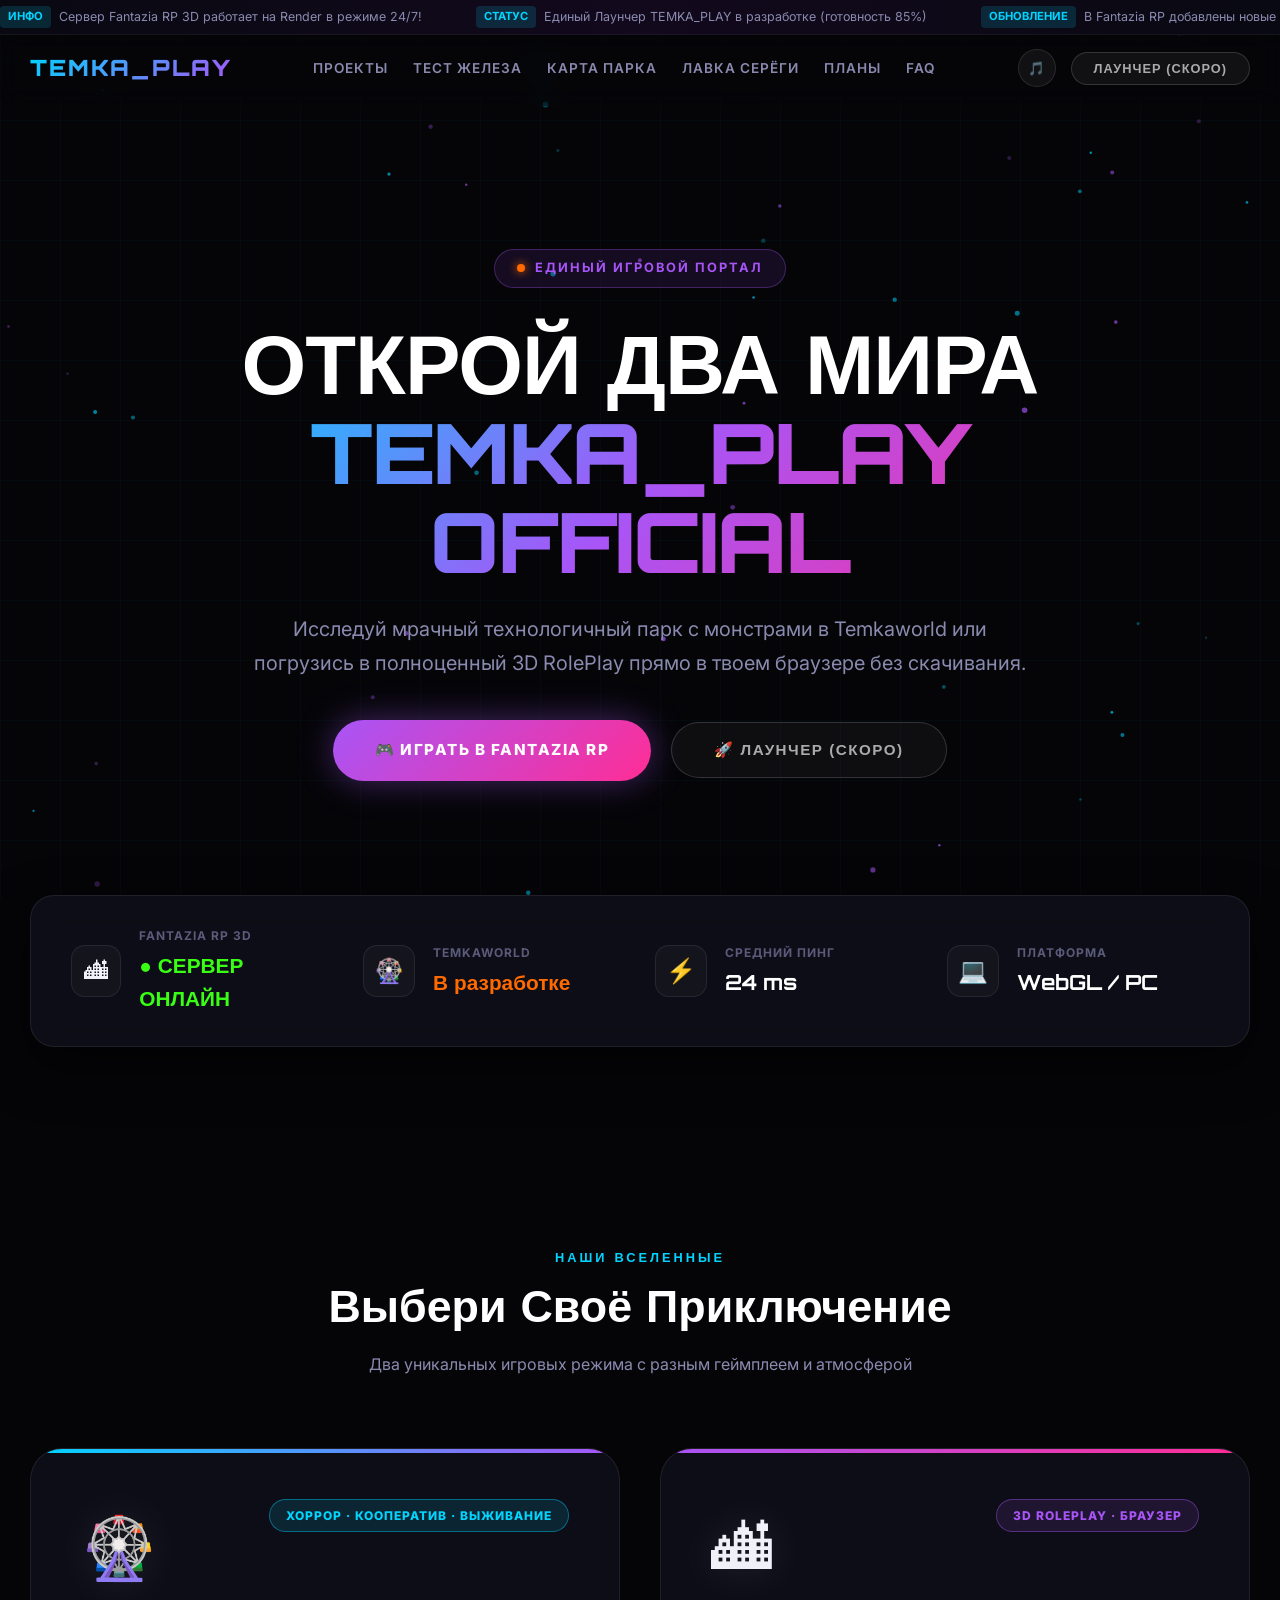
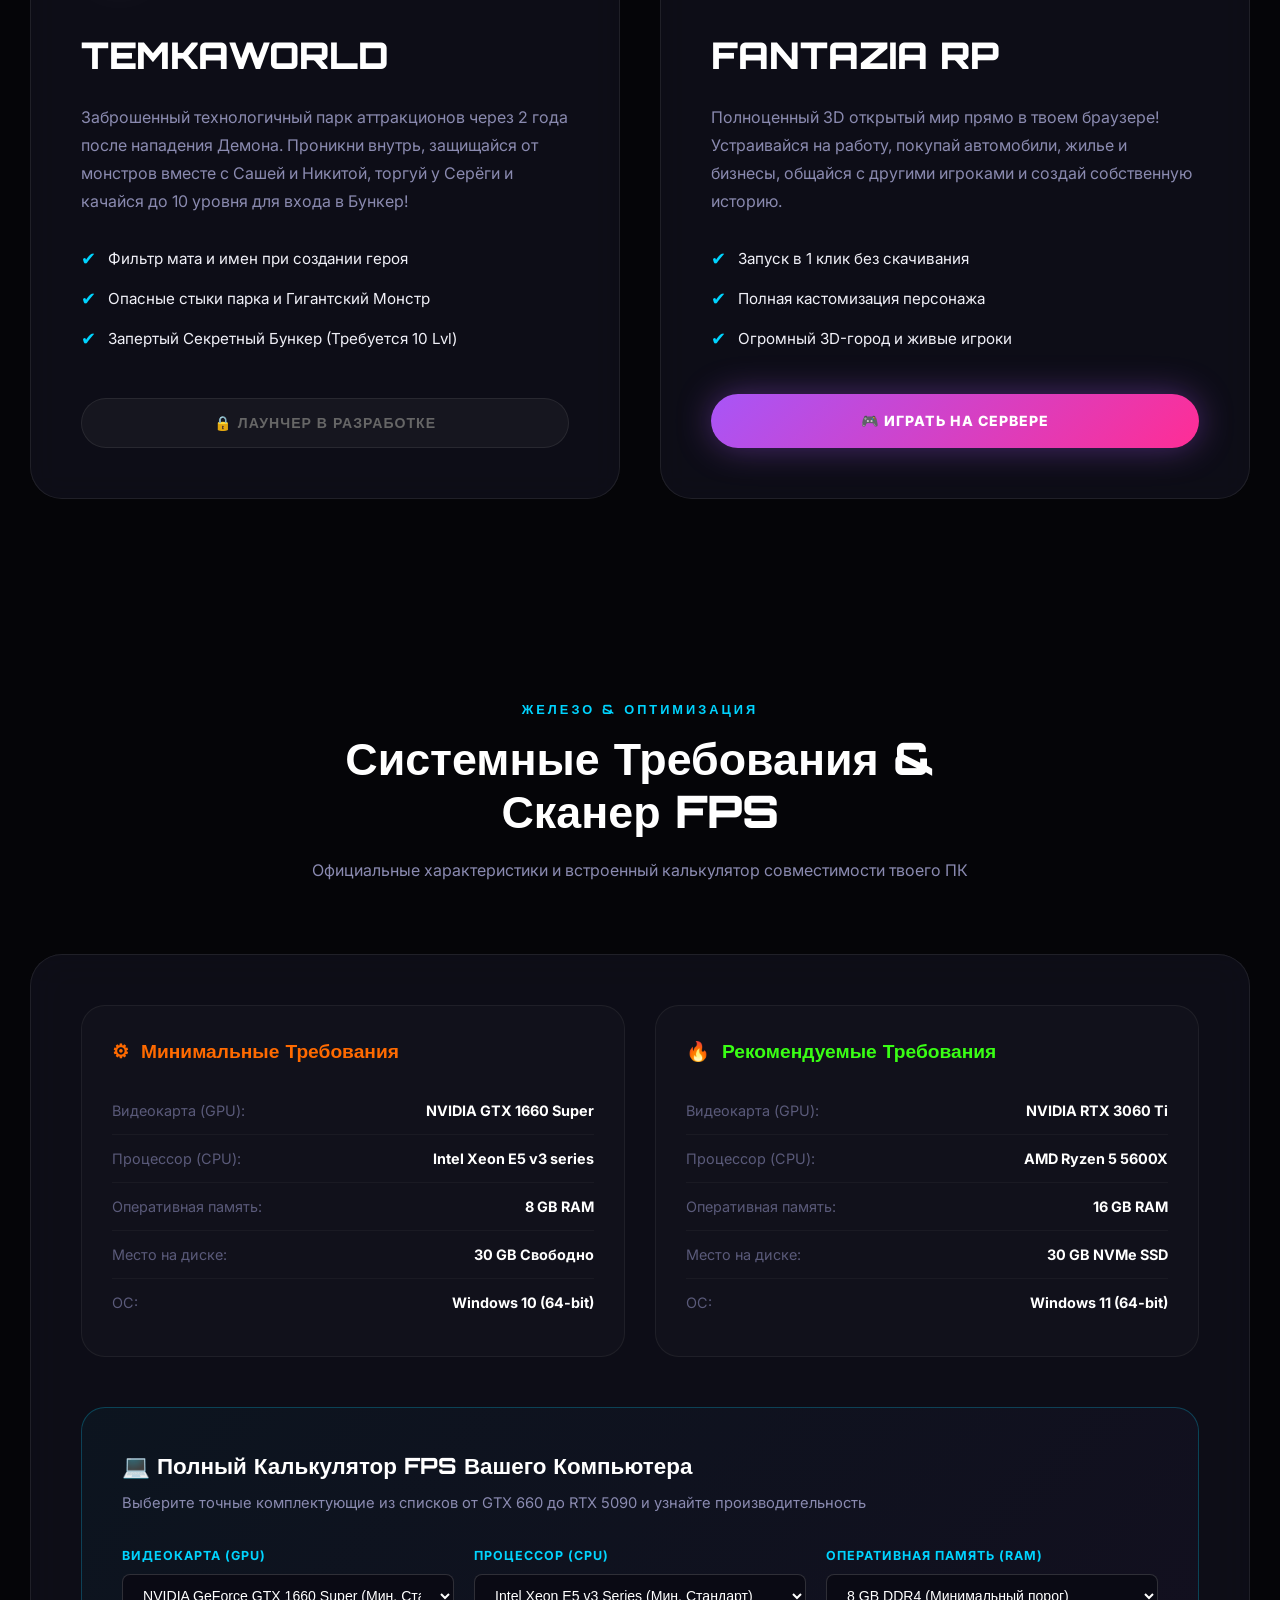
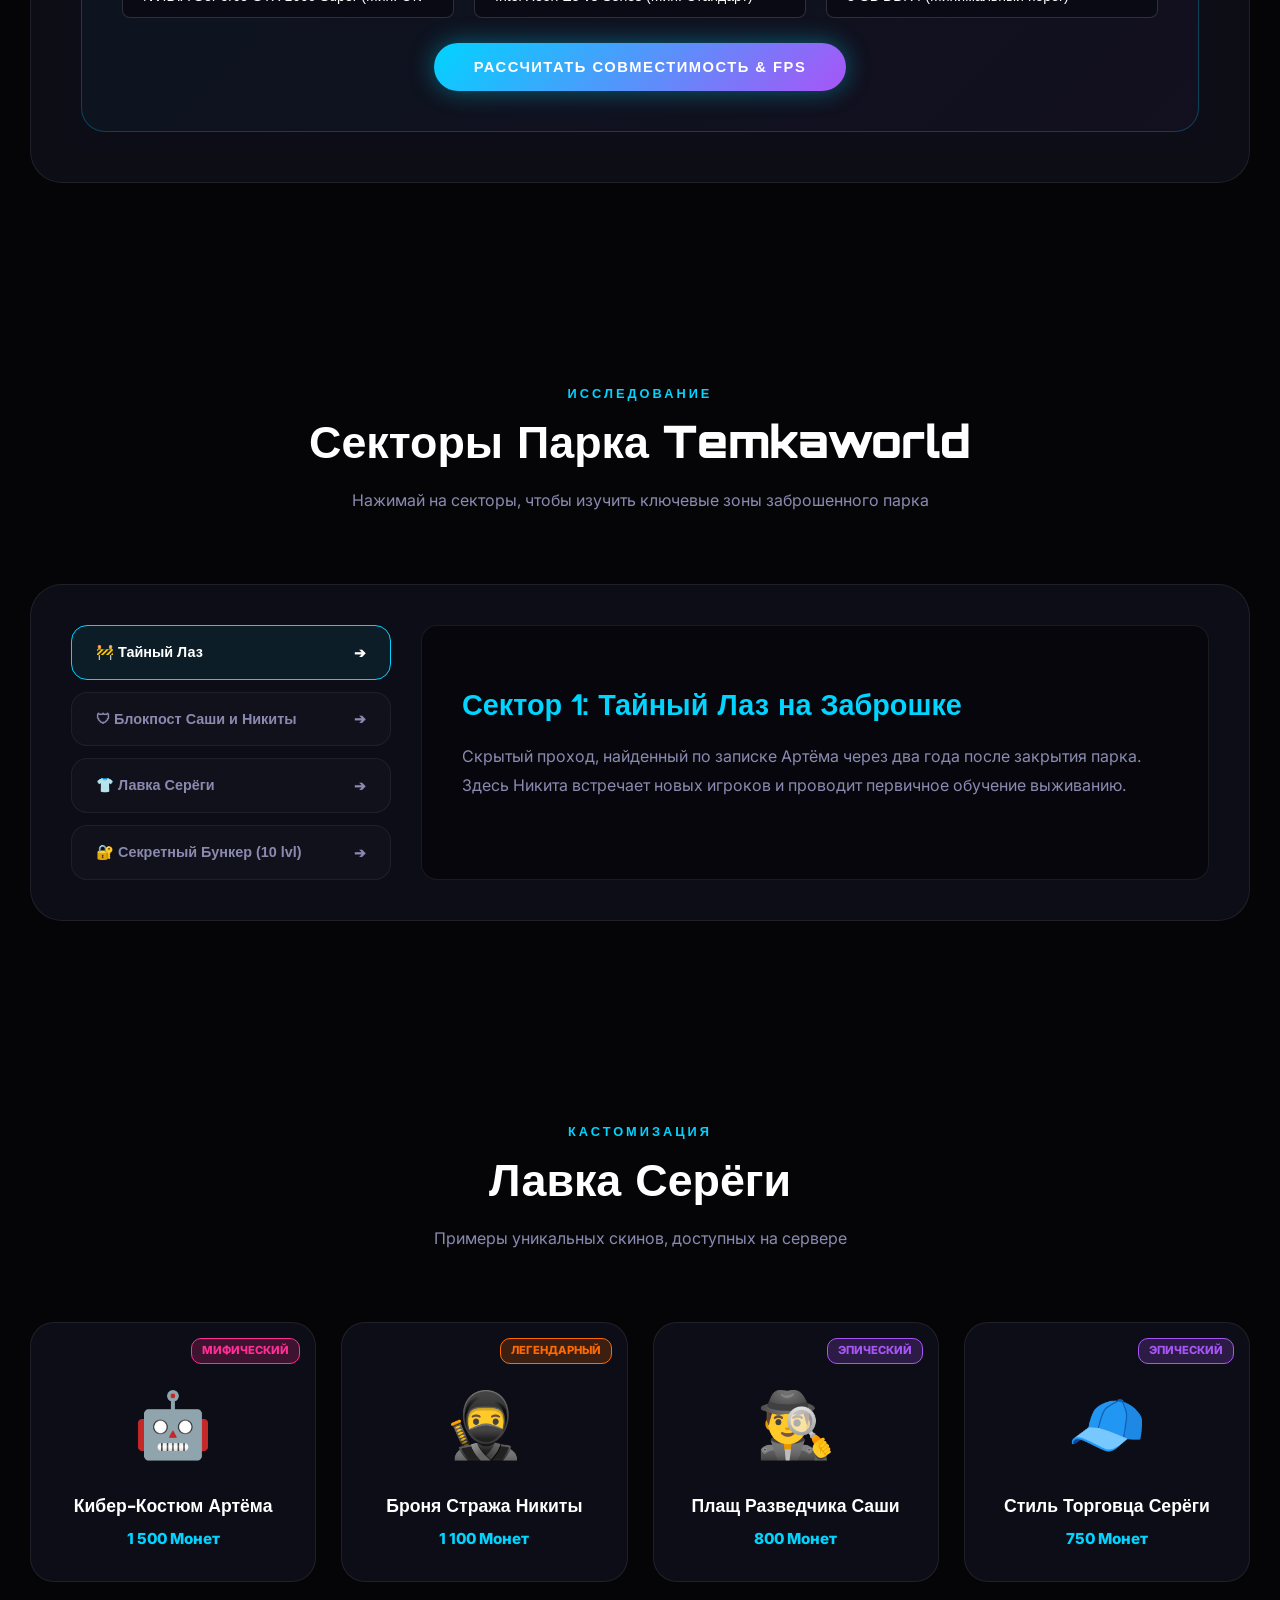
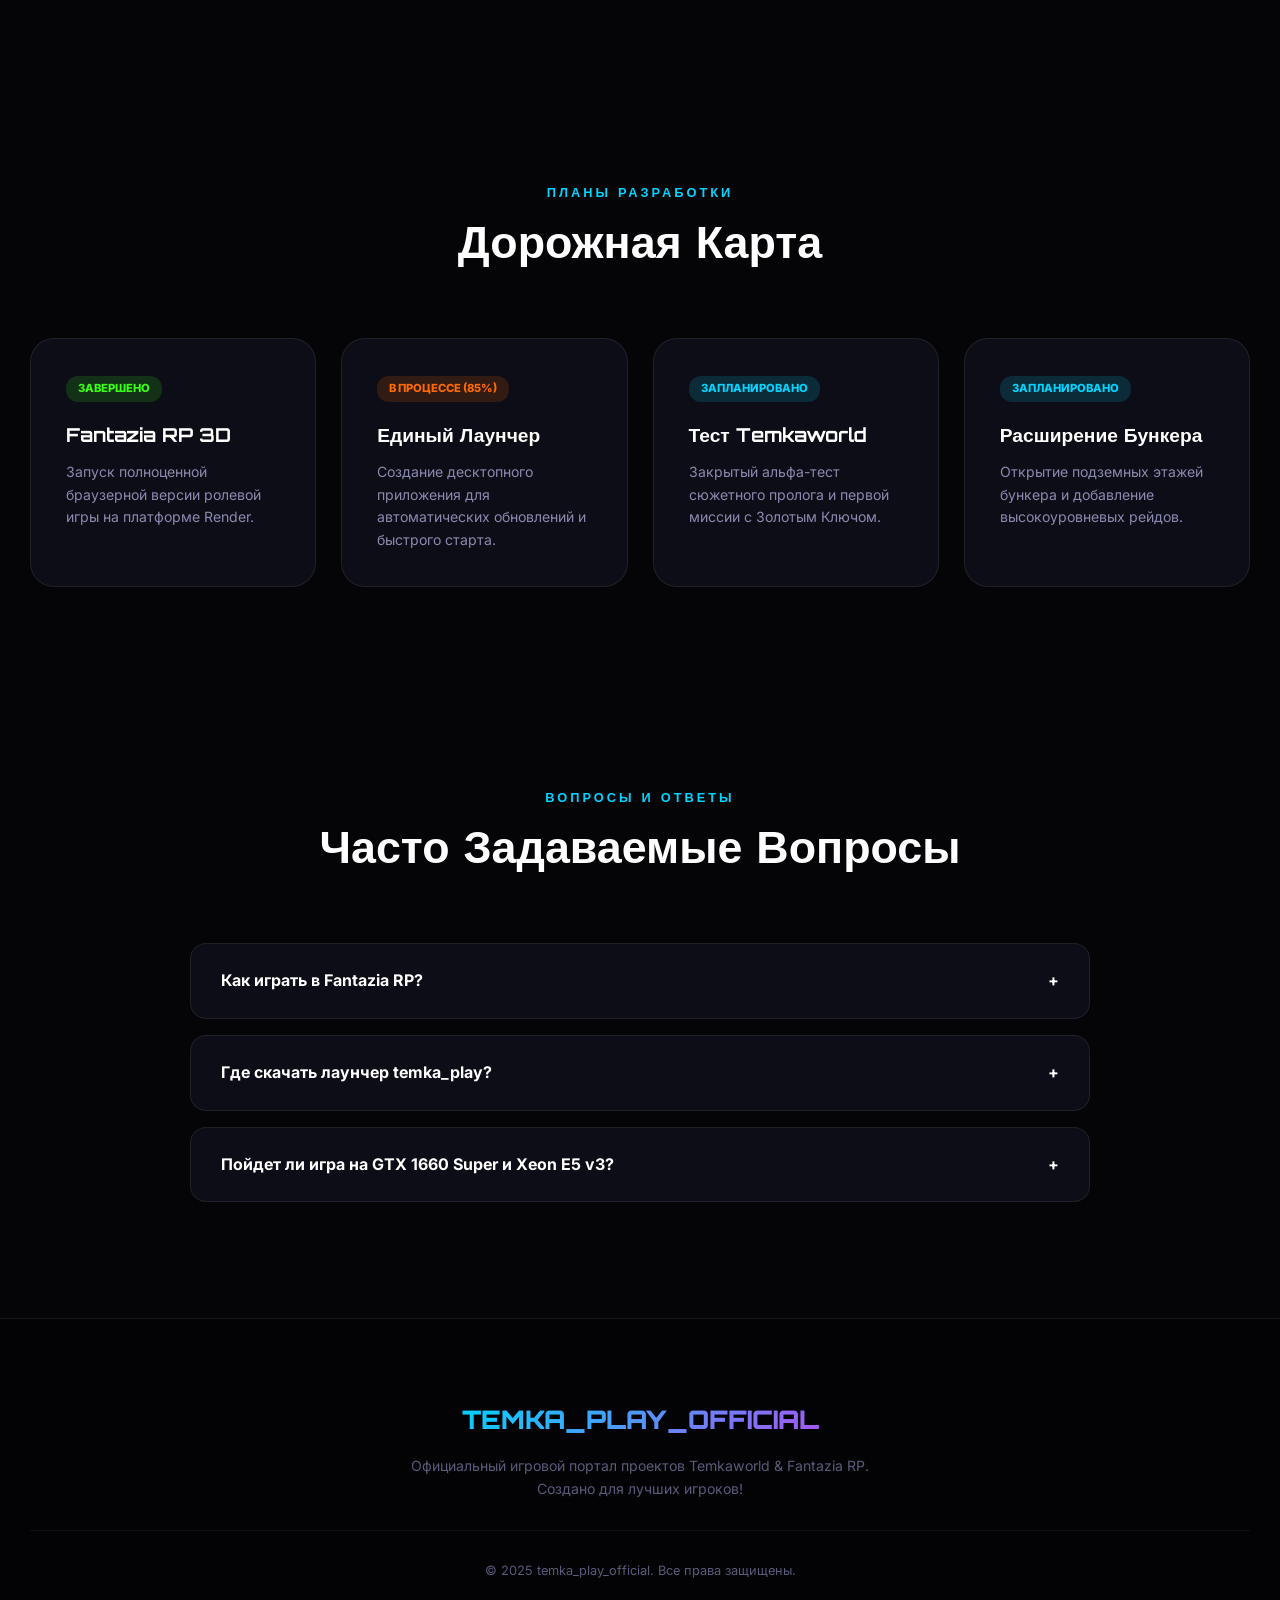
==== commit 52421332: "Update index.html" ====
--- a/index.html
+++ b/index.html
@@ -25,9 +25,9 @@
             --neon-green: #39ff14;
             --neon-green-glow: rgba(57, 255, 20, 0.4);
             --neon-orange: #ff6a00;
+            --neon-red: #ff0040;
             --dark-bg: #050508;
-            --dark-surface: #0a0a10;
-            --card-bg: rgba(15, 15, 26, 0.85);
+            --card-bg: rgba(15, 15, 26, 0.88);
             --card-border: rgba(255, 255, 255, 0.08);
             --text-primary: #f0f0f8;
             --text-secondary: #8a8ab0;
@@ -38,7 +38,6 @@
             --radius-xl: 32px;
             --transition-fast: 0.2s ease;
             --transition-normal: 0.3s ease;
-            --transition-slow: 0.5s ease;
         }
 
         html {
@@ -55,24 +54,18 @@
             -webkit-font-smoothing: antialiased;
         }
 
-        /* Custom Scrollbar */
-        ::-webkit-scrollbar {
-            width: 10px;
-        }
-        ::-webkit-scrollbar-track {
-            background: var(--dark-bg);
-        }
+        /* Scrollbar */
+        ::-webkit-scrollbar { width: 10px; }
+        ::-webkit-scrollbar-track { background: var(--dark-bg); }
         ::-webkit-scrollbar-thumb {
             background: #1a1a2e;
             border: 1px solid var(--neon-blue-glow);
             border-radius: 5px;
         }
-        ::-webkit-scrollbar-thumb:hover {
-            background: var(--neon-blue);
-        }
+        ::-webkit-scrollbar-thumb:hover { background: var(--neon-blue); }
 
         /* ==========================================================================
-           2. CANVAS & ANIMATED BACKGROUNDS
+           2. CANVAS & CYBER BACKGROUNDS
            ========================================================================== */
         #bgCanvas {
             position: fixed;
@@ -153,7 +146,7 @@
 
         .navbar.scrolled {
             top: 0;
-            background: rgba(5, 5, 8, 0.92);
+            background: rgba(5, 5, 8, 0.94);
             border-bottom-color: rgba(0, 212, 255, 0.15);
             padding: 12px 0;
             box-shadow: 0 10px 30px rgba(0, 0, 0, 0.5);
@@ -216,13 +209,8 @@
             transition: var(--transition-fast);
         }
 
-        .nav-links a:hover {
-            color: #fff;
-        }
-
-        .nav-links a:hover::after {
-            width: 100%;
-        }
+        .nav-links a:hover { color: #fff; }
+        .nav-links a:hover::after { width: 100%; }
 
         .nav-controls {
             display: flex;
@@ -271,7 +259,7 @@
         }
 
         /* ==========================================================================
-           4. HERO SECTION & CTA
+           4. HERO SECTION
            ========================================================================== */
         .hero {
             min-height: 100vh;
@@ -327,10 +315,7 @@
             letter-spacing: -1px;
         }
 
-        .hero-title .text-white {
-            color: #fff;
-            display: block;
-        }
+        .hero-title .text-white { color: #fff; display: block; }
 
         .hero-title .text-gradient {
             background: linear-gradient(135deg, var(--neon-blue), var(--neon-purple), var(--neon-pink));
@@ -396,7 +381,7 @@
         }
 
         /* ==========================================================================
-           5. LIVE SERVER WIDGET & METRICS
+           5. METRICS BAR
            ========================================================================== */
         .server-metrics-bar {
             max-width: 1300px;
@@ -454,7 +439,7 @@
         .metric-online { color: var(--neon-green) !important; }
 
         /* ==========================================================================
-           6. SECTION HEADERS & GENERAL CARDS
+           6. SECTIONS COMMON
            ========================================================================== */
         section {
             padding: 100px 30px;
@@ -464,7 +449,7 @@
 
         .section-header {
             text-align: center;
-            max-width: 700px;
+            max-width: 750px;
             margin: 0 auto 70px;
         }
 
@@ -495,7 +480,7 @@
         }
 
         /* ==========================================================================
-           7. FEATURED GAMES SHOWCASE
+           7. GAMES SHOWCASE
            ========================================================================== */
         .games-showcase-grid {
             display: grid;
@@ -637,21 +622,21 @@
         }
 
         /* ==========================================================================
-           8. SYSTEM REQUIREMENTS & HARDWARE SCANNER
+           8. SYSTEM REQUIREMENTS & ADVANCED HARDWARE CALCULATOR
            ========================================================================== */
         .sys-req-wrapper {
             background: var(--card-bg);
             border: 1px solid var(--card-border);
             border-radius: var(--radius-xl);
-            padding: 60px;
+            padding: 50px;
             backdrop-filter: blur(20px);
         }
 
         .sys-tables-grid {
             display: grid;
             grid-template-columns: 1fr 1fr;
-            gap: 40px;
-            margin-bottom: 60px;
+            gap: 30px;
+            margin-bottom: 50px;
         }
 
         @media(max-width: 900px) {
@@ -662,14 +647,14 @@
             background: rgba(255, 255, 255, 0.02);
             border: 1px solid rgba(255, 255, 255, 0.06);
             border-radius: var(--radius-lg);
-            padding: 35px;
+            padding: 30px;
         }
 
         .sys-box-header {
             font-family: 'Orbitron', sans-serif;
-            font-size: 1.25rem;
+            font-size: 1.2rem;
             font-weight: 700;
-            margin-bottom: 25px;
+            margin-bottom: 20px;
             display: flex;
             align-items: center;
             gap: 12px;
@@ -678,101 +663,176 @@
         .header-min { color: var(--neon-orange); }
         .header-rec { color: var(--neon-green); }
 
-        .sys-rows {
-            list-style: none;
-        }
+        .sys-rows { list-style: none; }
 
         .sys-row {
             display: flex;
             justify-content: space-between;
-            padding: 14px 0;
+            padding: 12px 0;
             border-bottom: 1px solid rgba(255, 255, 255, 0.04);
-            font-size: 0.92rem;
+            font-size: 0.9rem;
         }
 
         .sys-row:last-child { border-bottom: none; }
         .sys-row .label { color: var(--text-muted); }
         .sys-row .val { font-weight: 700; color: #fff; text-align: right; }
 
-        /* Hardware FPS Calculator Widget */
-        .hardware-scanner {
-            background: linear-gradient(135deg, rgba(0, 212, 255, 0.05), rgba(168, 85, 247, 0.05));
-            border: 1px solid rgba(0, 212, 255, 0.2);
+        /* ADVANCED HARDWARE CALCULATOR */
+        .hardware-calculator-box {
+            background: linear-gradient(135deg, rgba(0, 212, 255, 0.04), rgba(168, 85, 247, 0.04));
+            border: 1px solid rgba(0, 212, 255, 0.25);
             border-radius: var(--radius-lg);
             padding: 40px;
-            text-align: center;
-        }
-
-        .scanner-title {
+        }
+
+        .calc-header-title {
             font-family: 'Orbitron', sans-serif;
-            font-size: 1.3rem;
+            font-size: 1.4rem;
+            font-weight: 800;
+            color: #fff;
+            margin-bottom: 8px;
+            display: flex;
+            align-items: center;
+            gap: 10px;
+        }
+
+        .calc-header-desc {
+            color: var(--text-secondary);
+            font-size: 0.92rem;
+            margin-bottom: 30px;
+        }
+
+        .calc-form-grid {
+            display: grid;
+            grid-template-columns: repeat(auto-fit, minmax(240px, 1fr));
+            gap: 20px;
+            margin-bottom: 25px;
+        }
+
+        .calc-field-group {
+            display: flex;
+            flex-direction: column;
+            gap: 8px;
+        }
+
+        .calc-field-group label {
+            font-size: 0.78rem;
             font-weight: 700;
-            margin-bottom: 10px;
-            color: #fff;
-        }
-
-        .scanner-desc {
-            color: var(--text-secondary);
-            font-size: 0.9rem;
-            margin-bottom: 30px;
-        }
-
-        .scanner-form {
-            display: grid;
-            grid-template-columns: repeat(auto-fit, minmax(200px, 1fr));
-            gap: 20px;
-            margin-bottom: 30px;
-        }
-
-        .select-group select {
+            text-transform: uppercase;
+            letter-spacing: 1px;
+            color: var(--neon-blue);
+        }
+
+        .calc-field-group select {
             width: 100%;
-            background: rgba(10, 10, 18, 0.9);
+            background: #0a0a14;
             border: 1px solid rgba(255, 255, 255, 0.15);
             color: #fff;
-            padding: 14px 20px;
+            padding: 12px 16px;
             border-radius: var(--radius-sm);
-            font-size: 0.9rem;
+            font-size: 0.88rem;
             outline: none;
             cursor: pointer;
             transition: var(--transition-fast);
         }
 
-        .select-group select:focus {
+        .calc-field-group select:focus {
             border-color: var(--neon-blue);
             box-shadow: 0 0 15px var(--neon-blue-glow);
         }
 
-        .btn-calc {
+        .calc-field-group optgroup {
+            background: #0d0d1a;
+            color: var(--neon-purple);
+            font-weight: 700;
+        }
+
+        .btn-run-calc {
             background: linear-gradient(135deg, var(--neon-blue), var(--neon-purple));
             color: #fff;
             border: none;
-            padding: 14px 35px;
-            border-radius: 30px;
-            font-size: 0.9rem;
+            padding: 16px 40px;
+            border-radius: 40px;
+            font-size: 0.92rem;
             font-weight: 800;
             text-transform: uppercase;
-            letter-spacing: 1px;
+            letter-spacing: 1.5px;
             cursor: pointer;
             transition: var(--transition-fast);
-        }
-
-        .btn-calc:hover {
+            display: block;
+            margin: 0 auto;
+            box-shadow: 0 0 25px var(--neon-blue-glow);
+        }
+
+        .btn-run-calc:hover {
             transform: scale(1.03);
-            box-shadow: 0 0 25px var(--neon-blue-glow);
-        }
-
-        .calc-result {
-            margin-top: 25px;
-            padding: 20px;
-            background: rgba(0, 0, 0, 0.4);
+            box-shadow: 0 0 40px var(--neon-purple-glow);
+        }
+
+        /* Results Output Box */
+        .calc-output-card {
+            margin-top: 30px;
+            background: rgba(5, 5, 12, 0.85);
+            border: 1px solid rgba(255, 255, 255, 0.1);
             border-radius: var(--radius-md);
+            padding: 30px;
             display: none;
+        }
+
+        .output-header {
             font-family: 'Orbitron', sans-serif;
             font-size: 1.1rem;
+            font-weight: 700;
+            margin-bottom: 20px;
+            padding-bottom: 10px;
+            border-bottom: 1px solid rgba(255,255,255,0.08);
+            display: flex;
+            justify-content: space-between;
+            align-items: center;
+        }
+
+        .fps-display-grid {
+            display: grid;
+            grid-template-columns: 1fr 1fr;
+            gap: 20px;
+            margin-bottom: 20px;
+        }
+
+        @media(max-width: 600px) {
+            .fps-display-grid { grid-template-columns: 1fr; }
+        }
+
+        .fps-box {
+            background: rgba(255, 255, 255, 0.02);
+            border: 1px solid rgba(255, 255, 255, 0.06);
+            border-radius: var(--radius-sm);
+            padding: 18px;
+            text-align: center;
+        }
+
+        .fps-box-title {
+            font-size: 0.8rem;
+            color: var(--text-muted);
+            text-transform: uppercase;
+            margin-bottom: 6px;
+        }
+
+        .fps-box-val {
+            font-family: 'Orbitron', sans-serif;
+            font-size: 1.8rem;
+            font-weight: 900;
+        }
+
+        .calc-note-box {
+            font-size: 0.88rem;
+            line-height: 1.6;
+            padding: 12px 18px;
+            border-radius: var(--radius-sm);
+            background: rgba(255, 255, 255, 0.03);
         }
 
         /* ==========================================================================
-           9. INTERACTIVE PARK MAP & SECTORS (TEMKAWORLD)
+           9. SECTOR MAP & LORE (TEMKAWORLD)
            ========================================================================== */
         .map-section-grid {
             display: grid;
@@ -841,11 +901,11 @@
         }
 
         /* ==========================================================================
-           10. SEREGA'S SKIN SHOP PREVIEW
+           10. SEREGA'S SHOP
            ========================================================================== */
         .skins-grid {
             display: grid;
-            grid-template-columns: repeat(auto-fit, minmax(260px, 1fr));
+            grid-template-columns: repeat(auto-fit, minmax(250px, 1fr));
             gap: 25px;
         }
 
@@ -881,10 +941,7 @@
         .rarity-legendary { background: rgba(255, 106, 0, 0.2); color: var(--neon-orange); border: 1px solid var(--neon-orange); }
         .rarity-epic { background: rgba(168, 85, 247, 0.2); color: var(--neon-purple); border: 1px solid var(--neon-purple); }
 
-        .skin-avatar {
-            font-size: 4rem;
-            margin: 20px 0 15px;
-        }
+        .skin-avatar { font-size: 4rem; margin: 20px 0 15px; }
 
         .skin-name {
             font-family: 'Orbitron', sans-serif;
@@ -894,11 +951,7 @@
             color: #fff;
         }
 
-        .skin-price {
-            color: var(--neon-blue);
-            font-weight: 800;
-            font-size: 0.95rem;
-        }
+        .skin-price { color: var(--neon-blue); font-weight: 800; font-size: 0.95rem; }
 
         /* ==========================================================================
            11. ROADMAP & FAQ ACCORDION
@@ -914,7 +967,6 @@
             border: 1px solid var(--card-border);
             border-radius: var(--radius-lg);
             padding: 35px;
-            position: relative;
         }
 
         .node-tag {
@@ -939,16 +991,9 @@
             color: #fff;
         }
 
-        .node-desc {
-            color: var(--text-secondary);
-            font-size: 0.88rem;
-            line-height: 1.6;
-        }
-
-        .faq-accordion {
-            max-width: 900px;
-            margin: 0 auto;
-        }
+        .node-desc { color: var(--text-secondary); font-size: 0.88rem; line-height: 1.6; }
+
+        .faq-accordion { max-width: 900px; margin: 0 auto; }
 
         .faq-item {
             background: var(--card-bg);
@@ -970,9 +1015,7 @@
             align-items: center;
         }
 
-        .faq-head:hover {
-            color: var(--neon-blue);
-        }
+        .faq-head:hover { color: var(--neon-blue); }
 
         .faq-body {
             padding: 0 30px 24px;
@@ -982,13 +1025,8 @@
             display: none;
         }
 
-        .faq-item.open .faq-body {
-            display: block;
-        }
-
-        .faq-item.open {
-            border-color: var(--neon-blue);
-        }
+        .faq-item.open .faq-body { display: block; }
+        .faq-item.open { border-color: var(--neon-blue); }
 
         /* ==========================================================================
            12. MODAL & FOOTER
@@ -1011,10 +1049,7 @@
             padding: 20px;
         }
 
-        .modal-overlay.active {
-            opacity: 1;
-            visibility: visible;
-        }
+        .modal-overlay.active { opacity: 1; visibility: visible; }
 
         .modal-window {
             background: var(--card-bg);
@@ -1076,11 +1111,11 @@
 </head>
 <body>
 
-    <!-- Background Canvas -->
+    <!-- Dynamic Canvas Particle Field -->
     <canvas id="bgCanvas"></canvas>
     <div class="cyber-grid"></div>
 
-    <!-- Top Announcement Ticker -->
+    <!-- Announcement Bar -->
     <div class="top-ticker">
         <div class="ticker-content">
             <div class="ticker-item"><span class="badge">ИНФО</span> Сервер Fantazia RP 3D работает на Render в режиме 24/7!</div>
@@ -1090,7 +1125,7 @@
         </div>
     </div>
 
-    <!-- Main Navigation Bar -->
+    <!-- Navbar -->
     <nav class="navbar" id="navbar">
         <div class="nav-container">
             <a href="#" class="nav-logo">
@@ -1098,7 +1133,7 @@
             </a>
             <ul class="nav-links">
                 <li><a href="#games">Проекты</a></li>
-                <li><a href="#hardware">Требования</a></li>
+                <li><a href="#hardware">Тест Железа</a></li>
                 <li><a href="#map">Карта Парка</a></li>
                 <li><a href="#shop">Лавка Серёги</a></li>
                 <li><a href="#roadmap">Планы</a></li>
@@ -1115,7 +1150,7 @@
     <section class="hero" id="home">
         <div class="hero-container">
             <div class="hero-badge">
-                <span class="status-dot"></span> Единая Игровая Платформа
+                <span class="status-dot"></span> Единый Игровой Портал
             </div>
             <h1 class="hero-title">
                 <span class="text-white">ОТКРОЙ ДВА МИРА</span>
@@ -1135,7 +1170,7 @@
         </div>
     </section>
 
-    <!-- Live Server Metrics Bar -->
+    <!-- Metrics Bar -->
     <div class="server-metrics-bar">
         <div class="metrics-grid">
             <div class="metric-card">
@@ -1178,21 +1213,21 @@
         </div>
 
         <div class="games-showcase-grid">
-            <!-- Temkaworld Card -->
+            <!-- Temkaworld -->
             <div class="game-big-card card-temka">
                 <div>
                     <div class="card-top">
                         <span class="card-icon">🎡</span>
-                        <span class="card-pill pill-blue">Хоррор · Коооп · Выживание</span>
+                        <span class="card-pill pill-blue">Хоррор · Кооператив · Выживание</span>
                     </div>
                     <h3 class="card-title">TEMKAWORLD</h3>
                     <p class="card-text">
                         Заброшенный технологичный парк аттракционов через 2 года после нападения Демона. Проникни внутрь, защищайся от монстров вместе с Сашей и Никитой, торгуй у Серёги и качайся до 10 уровня для входа в Бункер!
                     </p>
                     <ul class="card-bullet-list">
-                        <li><span>✔</span> Жесткий фильтр ников (защита от мата)</li>
+                        <li><span>✔</span> Фильтр мата и имен при создании героя</li>
                         <li><span>✔</span> Опасные стыки парка и Гигантский Монстр</li>
-                        <li><span>✔</span> Запертый Секретный Бункер (Требуется Lvl 10)</li>
+                        <li><span>✔</span> Запертый Секретный Бункер (Требуется 10 Lvl)</li>
                     </ul>
                 </div>
                 <div class="card-actions">
@@ -1202,7 +1237,7 @@
                 </div>
             </div>
 
-            <!-- Fantazia RP Card -->
+            <!-- Fantazia RP -->
             <div class="game-big-card card-fantazia">
                 <div>
                     <div class="card-top">
@@ -1216,7 +1251,7 @@
                     <ul class="card-bullet-list">
                         <li><span>✔</span> Запуск в 1 клик без скачивания</li>
                         <li><span>✔</span> Полная кастомизация персонажа</li>
-                        <li><span>✔</span> Огромный 3D-город и реальные игроки</li>
+                        <li><span>✔</span> Огромный 3D-город и живые игроки</li>
                     </ul>
                 </div>
                 <div class="card-actions">
@@ -1228,20 +1263,21 @@
         </div>
     </section>
 
-    <!-- System Requirements & Compatibility Checker -->
+    <!-- Advanced System Requirements & Hardware FPS Scanner -->
     <section id="hardware">
         <div class="section-header">
             <span class="section-tag">Железо & Оптимизация</span>
-            <h2 class="section-title">Системные Требования</h2>
-            <p class="section-subtitle">Проект оптимизирован для высокой производительности и плавного кадрового фреймрейта</p>
+            <h2 class="section-title">Системные Требования & Сканер FPS</h2>
+            <p class="section-subtitle">Официальные характеристики и встроенный калькулятор совместимости твоего ПК</p>
         </div>
 
         <div class="sys-req-wrapper">
+            <!-- Official Specs Table -->
             <div class="sys-tables-grid">
                 <!-- Minimum Specs -->
                 <div class="sys-box">
                     <div class="sys-box-header header-min">
-                        <span>⚙</span> Минимальные Настройки
+                        <span>⚙</span> Минимальные Требования
                     </div>
                     <ul class="sys-rows">
                         <li class="sys-row">
@@ -1250,7 +1286,7 @@
                         </li>
                         <li class="sys-row">
                             <span class="label">Процессор (CPU):</span>
-                            <span class="val">Intel Xeon E5 v3</span>
+                            <span class="val">Intel Xeon E5 v3 series</span>
                         </li>
                         <li class="sys-row">
                             <span class="label">Оперативная память:</span>
@@ -1270,7 +1306,7 @@
                 <!-- Recommended Specs -->
                 <div class="sys-box">
                     <div class="sys-box-header header-rec">
-                        <span>🔥</span> Рекомендуемые Настройки
+                        <span>🔥</span> Рекомендуемые Требования
                     </div>
                     <ul class="sys-rows">
                         <li class="sys-row">
@@ -1297,43 +1333,116 @@
                 </div>
             </div>
 
-            <!-- Hardware Checker Widget -->
-            <div class="hardware-scanner">
-                <h3 class="scanner-title">🔍 Сканер Совместимости Твоего ПК</h3>
-                <p class="scanner-desc">Выбери комплектующие своего компьютера и узнай предполагаемый FPS</p>
-                
-                <div class="scanner-form">
-                    <div class="select-group">
-                        <select id="userGpu">
-                            <option value="1">Видеокарта: Ниже GTX 1660</option>
-                            <option value="2" selected>Видеокарта: GTX 1660 Super</option>
-                            <option value="3">Видеокарта: RTX 3060 Ti или лучше</option>
+            <!-- Advanced Calculator Widget -->
+            <div class="hardware-calculator-box">
+                <h3 class="calc-header-title">💻 Полный Калькулятор FPS Вашего Компьютера</h3>
+                <p class="calc-header-desc">Выберите точные комплектующие из списков от GTX 660 до RTX 5090 и узнайте производительность</p>
+
+                <div class="calc-form-grid">
+                    <!-- GPU SELECT -->
+                    <div class="calc-field-group">
+                        <label for="selectGpu">Видеокарта (GPU)</label>
+                        <select id="selectGpu">
+                            <optgroup label="Бюджетный сегмент">
+                                <option value="15">NVIDIA GeForce GTX 660</option>
+                                <option value="18">NVIDIA GeForce GTX 750 Ti</option>
+                                <option value="25">NVIDIA GeForce GTX 960 / 1050 Ti</option>
+                                <option value="35">NVIDIA GeForce GTX 1060 6GB / GTX 1650</option>
+                            </optgroup>
+                            <optgroup label="Средний сегмент (Минимум)">
+                                <option value="50" selected>NVIDIA GeForce GTX 1660 Super (Мин. Стандарт)</option>
+                                <option value="55">NVIDIA GeForce GTX 1660 Ti / GTX 1070</option>
+                                <option value="62">NVIDIA GeForce RTX 2060 / RTX 3050</option>
+                                <option value="72">NVIDIA GeForce RTX 2070 / RTX 3060 12GB</option>
+                            </optgroup>
+                            <optgroup label="Высокий сегмент (Рекомендуемое)">
+                                <option value="88">NVIDIA GeForce RTX 3060 Ti (Реком. Стандарт)</option>
+                                <option value="98">NVIDIA GeForce RTX 3070 / RTX 4060 Ti</option>
+                                <option value="115">NVIDIA GeForce RTX 3080 / RTX 4070</option>
+                            </optgroup>
+                            <optgroup label="Флагманы & Новинки">
+                                <option value="145">NVIDIA GeForce RTX 4080 Super</option>
+                                <option value="180">NVIDIA GeForce RTX 4090</option>
+                                <option value="210">NVIDIA GeForce RTX 5080</option>
+                                <option value="260">NVIDIA GeForce RTX 5090 (Максимум)</option>
+                            </optgroup>
+                            <optgroup label="AMD Radeon">
+                                <option value="30">AMD Radeon RX 580 8GB</option>
+                                <option value="60">AMD Radeon RX 5700 XT / RX 6600</option>
+                                <option value="85">AMD Radeon RX 6700 XT / RX 7700 XT</option>
+                                <option value="120">AMD Radeon RX 7800 XT / RX 7900 XTX</option>
+                            </optgroup>
                         </select>
                     </div>
-                    <div class="select-group">
-                        <select id="userCpu">
-                            <option value="1">Процессор: Старый Core i3/i5</option>
-                            <option value="2" selected>Процессор: Intel Xeon E5 v3</option>
-                            <option value="3">Процессор: AMD Ryzen 5 5600X</option>
+
+                    <!-- CPU SELECT -->
+                    <div class="calc-field-group">
+                        <label for="selectCpu">Процессор (CPU)</label>
+                        <select id="selectCpu">
+                            <optgroup label="Старые CPU / Офисные">
+                                <option value="15">Intel Core i3-2100 / i5-3470</option>
+                                <option value="25">Intel Core i7-3770 / i7-4770</option>
+                            </optgroup>
+                            <optgroup label="Серверные & Бюджетные">
+                                <option value="45" selected>Intel Xeon E5 v3 Series (Мин. Стандарт)</option>
+                                <option value="50">Intel Core i3-10100F / i5-9400F</option>
+                                <option value="60">AMD Ryzen 5 2600 / Ryzen 5 3600</option>
+                            </optgroup>
+                            <optgroup label="Игровой стандарт">
+                                <option value="80">AMD Ryzen 5 5600X (Реком. Стандарт)</option>
+                                <option value="85">Intel Core i5-12400F / i5-13400F</option>
+                                <option value="100">AMD Ryzen 7 5700X3D / Ryzen 5 7600X</option>
+                            </optgroup>
+                            <optgroup label="Топ Игровые процессоры">
+                                <option value="125">Intel Core i7-13700K / i7-14700K</option>
+                                <option value="145">AMD Ryzen 7 7800X3D (Топ Игровой)</option>
+                                <option value="150">Intel Core i9-14900K / Ryzen 9 7950X3D</option>
+                            </optgroup>
                         </select>
                     </div>
-                    <div class="select-group">
-                        <select id="userRam">
-                            <option value="1">Память: 4-6 GB</option>
-                            <option value="2" selected>Память: 8 GB</option>
-                            <option value="3">Память: 16 GB+</option>
+
+                    <!-- RAM SELECT -->
+                    <div class="calc-field-group">
+                        <label for="selectRam">Оперативная Память (RAM)</label>
+                        <select id="selectRam">
+                            <option value="0.6">4 GB DDR3/DDR4 (Слишком мало)</option>
+                            <option value="1.0" selected>8 GB DDR4 (Минимальный порог)</option>
+                            <option value="1.25">16 GB DDR4 / DDR5 (Идеально)</option>
+                            <option value="1.35">32 GB DDR4 / DDR5 (Запас прочности)</option>
+                            <option value="1.40">64 GB DDR5 (Максимальная скорость)</option>
                         </select>
                     </div>
                 </div>
 
-                <button class="btn-calc" onclick="calculateFPS()">Проверить FPS</button>
-
-                <div class="calc-result" id="calcResult"></div>
+                <button class="btn-run-calc" onclick="runAdvancedCalculation()">Рассчитать Совместимость & FPS</button>
+
+                <!-- Calculation Output Box -->
+                <div class="calc-output-card" id="calcOutput">
+                    <div class="output-header">
+                        <span>РЕЗУЛЬТАТЫ ТЕСТИРОВАНИЯ СИСТЕМЫ</span>
+                        <span id="presetBadge" style="color: var(--neon-green); font-size: 0.85rem;">ОПТИМАЛЬНО</span>
+                    </div>
+
+                    <div class="fps-display-grid">
+                        <div class="fps-box">
+                            <div class="fps-box-title">Fantazia RP 3D (WebGL)</div>
+                            <div class="fps-box-val" id="fpsFantazia" style="color: var(--neon-purple);">60 FPS</div>
+                        </div>
+                        <div class="fps-box">
+                            <div class="fps-box-title">Temkaworld 3D (1080p)</div>
+                            <div class="fps-box-val" id="fpsTemka" style="color: var(--neon-blue);">60 FPS</div>
+                        </div>
+                    </div>
+
+                    <div class="calc-note-box" id="calcAnalysisNote">
+                        Ваша система отлично сбалансирована.
+                    </div>
+                </div>
             </div>
         </div>
     </section>
 
-    <!-- Park Interactive Map (Temkaworld) -->
+    <!-- Park Map Section (Temkaworld) -->
     <section id="map">
         <div class="section-header">
             <span class="section-tag">Исследование</span>
@@ -1386,7 +1495,7 @@
         </div>
     </section>
 
-    <!-- Skin Shop Preview (Лавка Серёги) -->
+    <!-- Serega's Shop -->
     <section id="shop">
         <div class="section-header">
             <span class="section-tag">Кастомизация</span>
@@ -1422,7 +1531,7 @@
         </div>
     </section>
 
-    <!-- Roadmap Section -->
+    <!-- Roadmap -->
     <section id="roadmap">
         <div class="section-header">
             <span class="section-tag">Планы Разработки</span>
@@ -1453,7 +1562,7 @@
         </div>
     </section>
 
-    <!-- FAQ Accordion Section -->
+    <!-- FAQ Accordion -->
     <section id="faq">
         <div class="section-header">
             <span class="section-tag">Вопросы и Ответы</span>
@@ -1488,7 +1597,7 @@
         </div>
     </section>
 
-    <!-- Download Launcher Modal ("Скоро") -->
+    <!-- Download Modal ("Скоро") -->
     <div class="modal-overlay" id="launcherModal">
         <div class="modal-window">
             <button class="modal-close-btn" onclick="closeLauncherModal()">✕</button>
@@ -1516,7 +1625,7 @@
         </p>
     </footer>
 
-    <!-- JavaScript Logic -->
+    <!-- JavaScript Logic Engine -->
     <script>
         // Navbar Scroll Styling
         window.addEventListener('scroll', () => {
@@ -1528,7 +1637,7 @@
             }
         });
 
-        // Modal Logic
+        // Modal Controls
         function openLauncherModal() {
             document.getElementById('launcherModal').classList.add('active');
         }
@@ -1544,31 +1653,71 @@
             btn.classList.add('active');
         }
 
-        // Hardware Calculator Logic
-        function calculateFPS() {
-            const gpu = parseInt(document.getElementById('userGpu').value);
-            const cpu = parseInt(document.getElementById('userCpu').value);
-            const ram = parseInt(document.getElementById('userRam').value);
-            const score = gpu + cpu + ram;
-            const res = document.getElementById('calcResult');
-
-            res.style.display = 'block';
-            if (score <= 4) {
-                res.innerHTML = "Результат: <span style='color: var(--neon-orange);'>30-45 FPS (Низкие настройки)</span>";
-            } else if (score <= 7) {
-                res.innerHTML = "Результат: <span style='color: var(--neon-blue);'>60-80 FPS (Средне-Высокие настройки)</span>";
-            } else {
-                res.innerHTML = "Результат: <span style='color: var(--neon-green);'>100+ FPS (Ультра настройки)</span>";
-            }
-        }
-
         // FAQ Accordion Toggle
         function toggleFaq(head) {
             const item = head.parentElement;
             item.classList.toggle('open');
         }
 
-        // Background Particles Canvas Animation
+        // ADVANCED HARDWARE CALCULATOR ENGINE
+        function runAdvancedCalculation() {
+            const gpuVal = parseFloat(document.getElementById('selectGpu').value);
+            const cpuVal = parseFloat(document.getElementById('selectCpu').value);
+            const ramMultiplier = parseFloat(document.getElementById('selectRam').value);
+
+            const outputCard = document.getElementById('calcOutput');
+            const fpsFantaziaEl = document.getElementById('fpsFantazia');
+            const fpsTemkaEl = document.getElementById('fpsTemka');
+            const presetBadge = document.getElementById('presetBadge');
+            const noteEl = document.getElementById('calcAnalysisNote');
+
+            outputCard.style.display = 'block';
+
+            // Calculate Base Performance Index
+            let combinedScore = (gpuVal * 0.65 + cpuVal * 0.35) * ramMultiplier;
+
+            // Estimated FPS for WebGL Fantazia RP
+            let fantaziaFps = Math.round((gpuVal * 0.5 + cpuVal * 0.5) * ramMultiplier * 1.1);
+            if (fantaziaFps > 240) fantaziaFps = 240;
+            if (fantaziaFps < 15) fantaziaFps = 15;
+
+            // Estimated FPS for Temkaworld 3D
+            let temkaFps = Math.round(combinedScore * 0.85);
+            if (temkaFps > 240) temkaFps = 240;
+            if (temkaFps < 12) temkaFps = 12;
+
+            fpsFantaziaEl.innerText = fantaziaFps + " FPS";
+            fpsTemkaEl.innerText = temkaFps + " FPS";
+
+            // Check Bottlenecks & Set Presets
+            if (ramMultiplier < 0.8) {
+                presetBadge.innerText = "УЗКОЕ МЕСТО: МАЛО ОЗУ";
+                presetBadge.style.color = "var(--neon-red)";
+                noteEl.innerHTML = "⚠️ <strong>Предупреждение:</strong> У вас установлено 4 ГБ оперативной памяти. Возможны фризы и фреймдропы. Рекомендуем обновить ОЗУ минимум до 8-16 ГБ.";
+            } else if (gpuVal >= 180 && cpuVal <= 35) {
+                presetBadge.innerText = "УЗКОЕ МЕСТО: СЛАБЫЙ CPU";
+                presetBadge.style.color = "var(--neon-orange)";
+                noteEl.innerHTML = "⚠️ <strong>Боттлнек:</strong> Ваша мощная видеокарта ограничивается слабым процессором. Обновите CPU для раскрытия потенциала.";
+            } else if (temkaFps >= 100) {
+                presetBadge.innerText = "КИБЕРСПОРТ / УЛЬТРА (1080p / 1440p)";
+                presetBadge.style.color = "var(--neon-green)";
+                noteEl.innerHTML = "🔥 <strong>Отличный результат!</strong> Ваша система выдает высочайшую плавность. Вы сможете играть на Ультра-настройках графики с высоким FPS.";
+            } else if (temkaFps >= 60) {
+                presetBadge.innerText = "ВЫСОКИЕ НАСТРОЙКИ (1080p)";
+                presetBadge.style.color = "var(--neon-blue)";
+                noteEl.innerHTML = "✅ <strong>Стабильный стандарт:</strong> Система полностью соответствует или превосходит рекомендуемые требования. Ожидается плавный геймплей на Высоких настройках.";
+            } else if (temkaFps >= 35) {
+                presetBadge.innerText = "СРЕДНЕ-НИЗКИЕ НАСТРОЙКИ";
+                presetBadge.style.color = "var(--neon-orange)";
+                noteEl.innerHTML = "⚙️ <strong>Минимальная совместимость:</strong> Ваша система позволит комфортно играть на Средних или Низких настройках графики при 30-50 FPS.";
+            } else {
+                presetBadge.innerText = "НИЗКИЙ FPS";
+                presetBadge.style.color = "var(--neon-red)";
+                noteEl.innerHTML = "🛑 <strong>Слабое железо:</strong> Производительность ниже минимального стандарта. Рекомендуется обновить видеокарту или процессор.";
+            }
+        }
+
+        // Particle Canvas Engine
         const canvas = document.getElementById('bgCanvas');
         const ctx = canvas.getContext('2d');
         let particles = [];
@@ -1619,7 +1768,7 @@
         }
         animateParticles();
 
-        // Web Audio Synthesizer Ambient Toggle
+        // Web Audio Synthesizer Ambient Sound Toggle
         let audioCtx = null;
         let isPlaying = false;
 
@@ -1631,7 +1780,7 @@
                     const osc = audioCtx.createOscillator();
                     const gain = audioCtx.createGain();
                     osc.type = 'sine';
-                    osc.frequency.setValueAtTime(110, audioCtx.currentTime); // Low A note
+                    osc.frequency.setValueAtTime(110, audioCtx.currentTime);
                     gain.gain.setValueAtTime(0.02, audioCtx.currentTime);
                     osc.connect(gain);
                     gain.connect(audioCtx.destination);
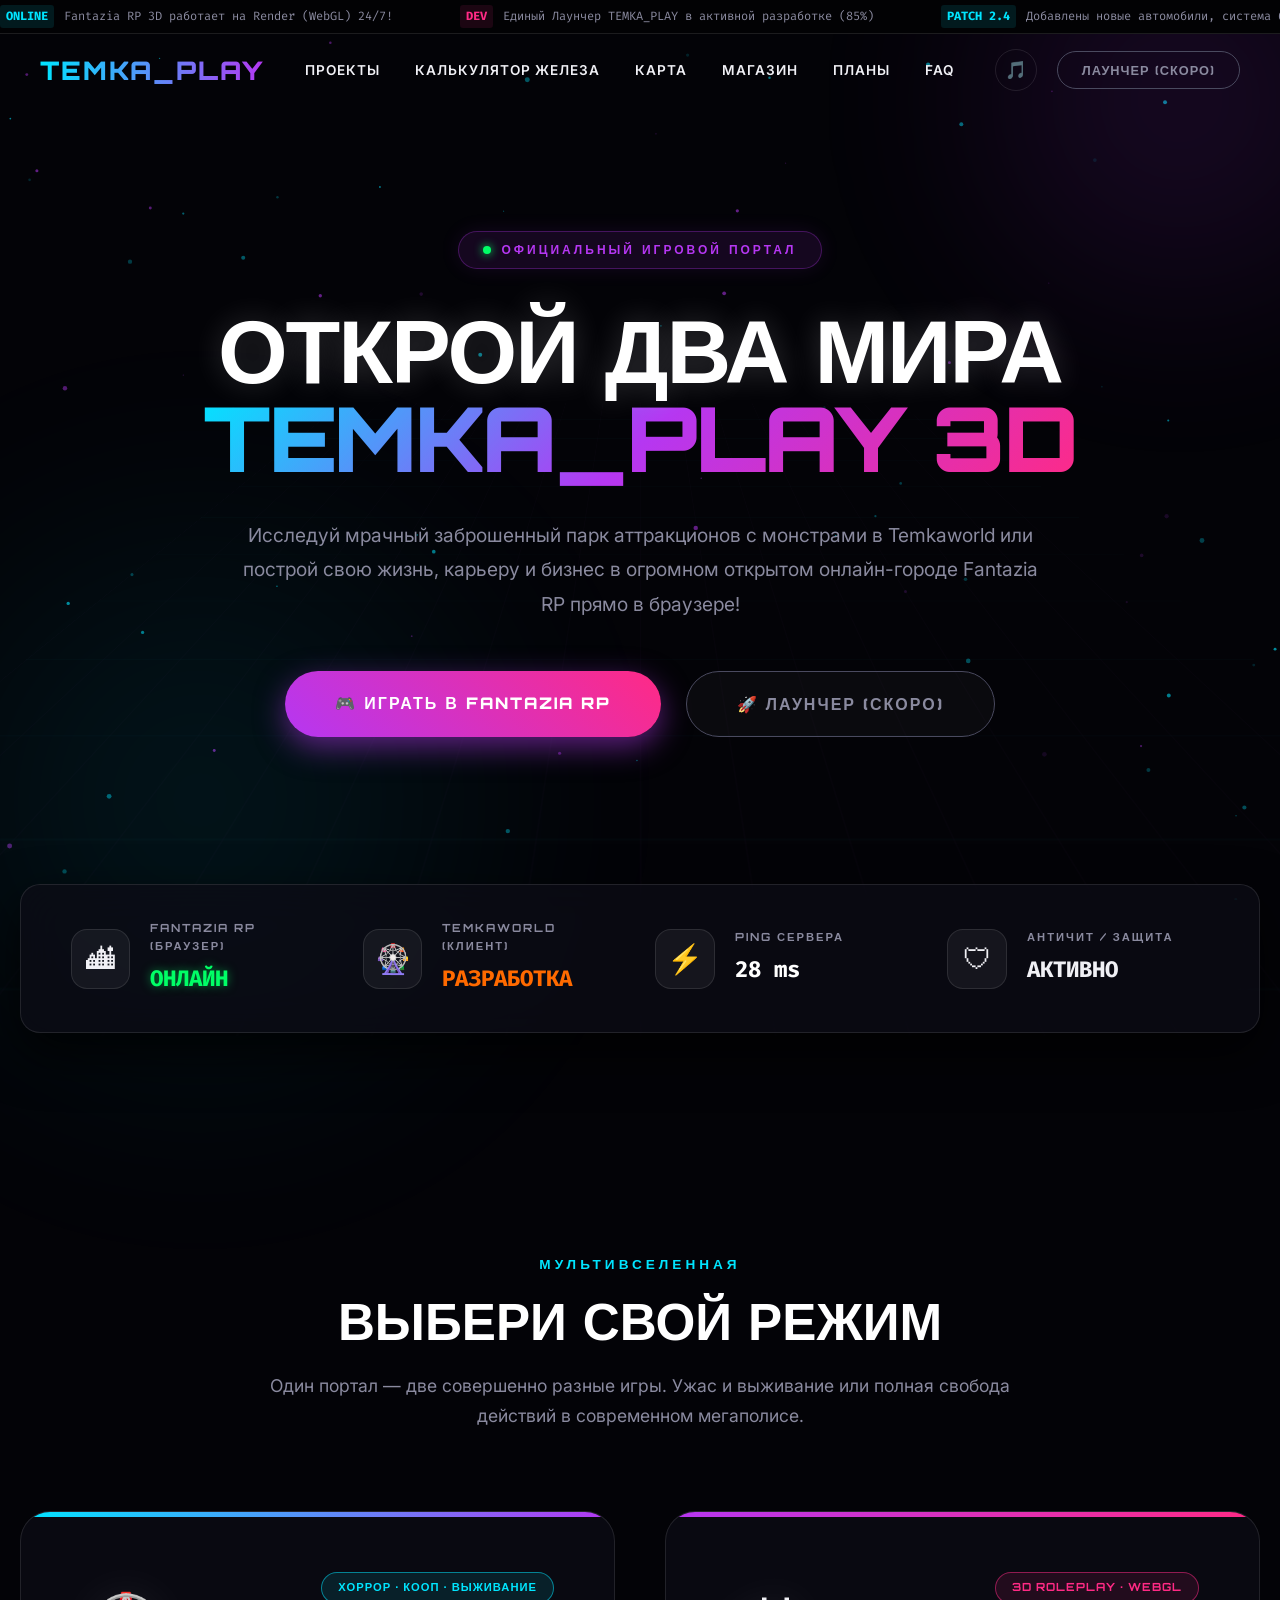
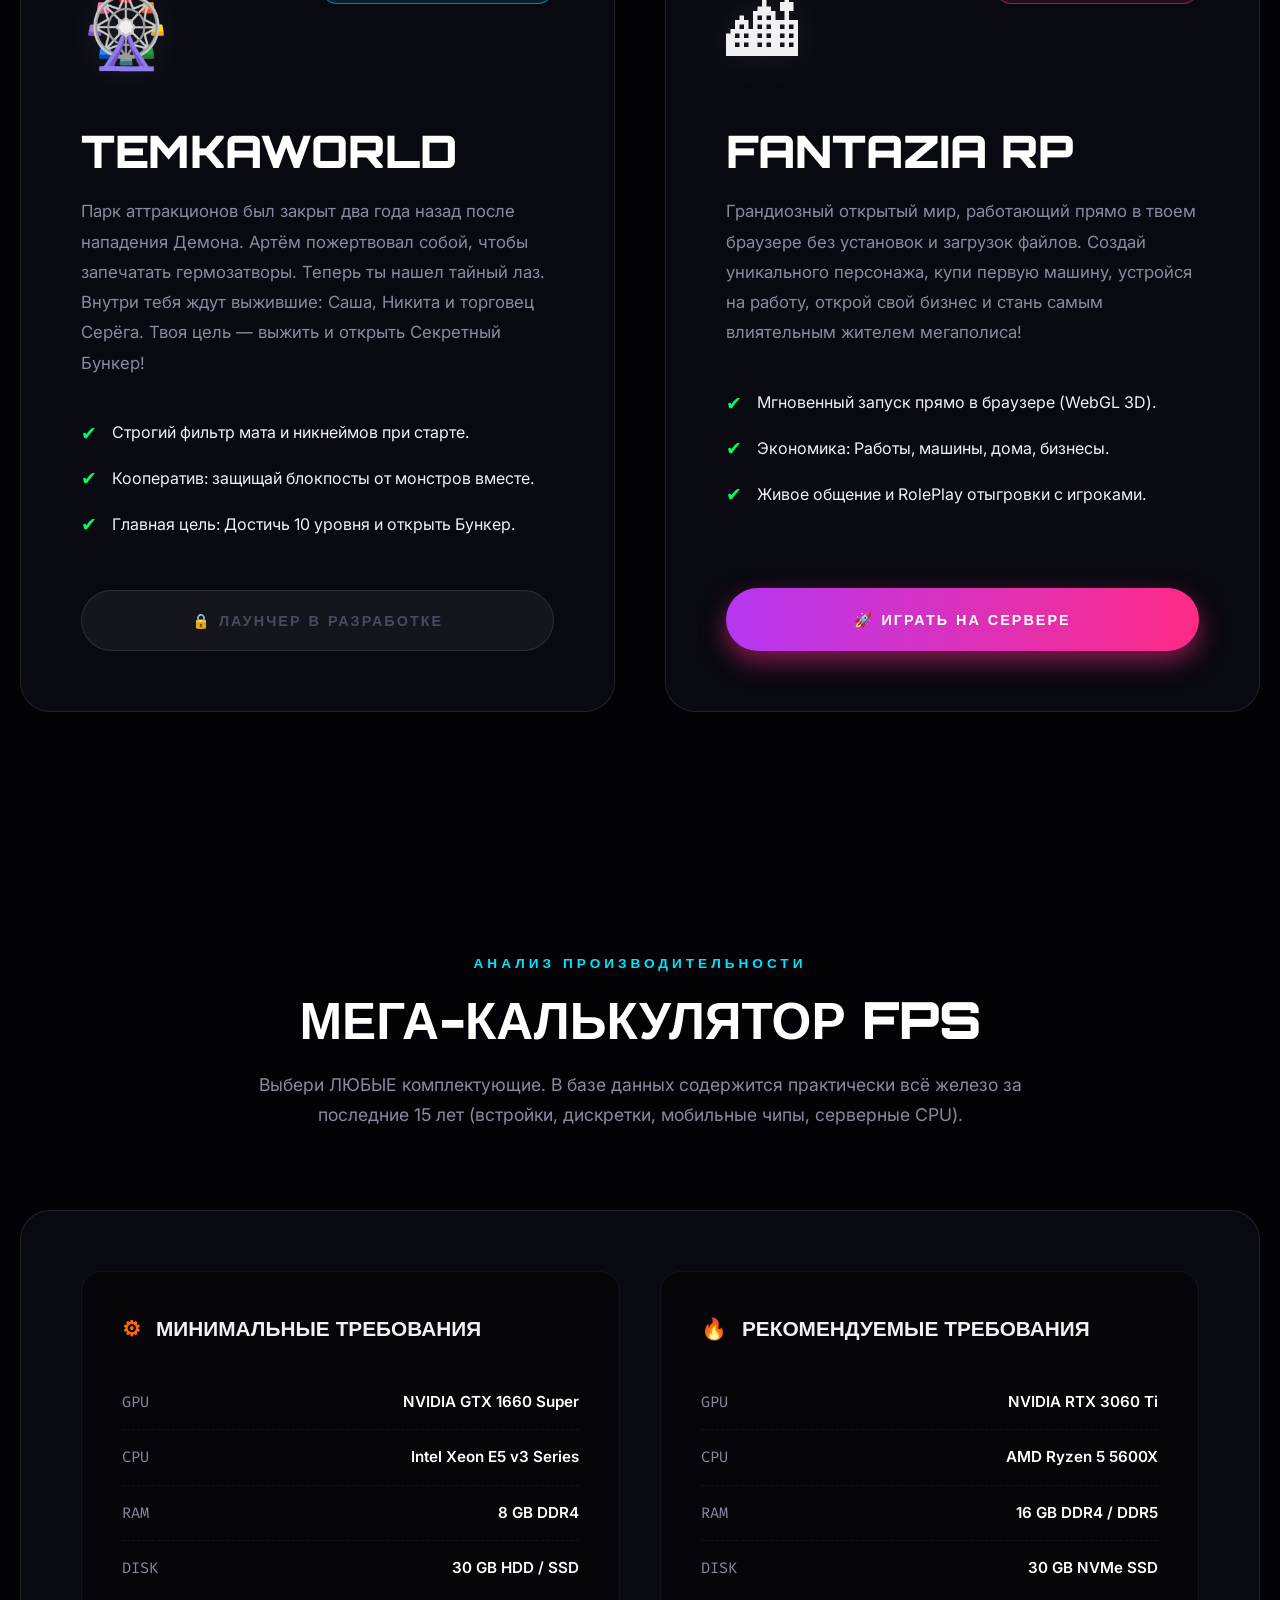
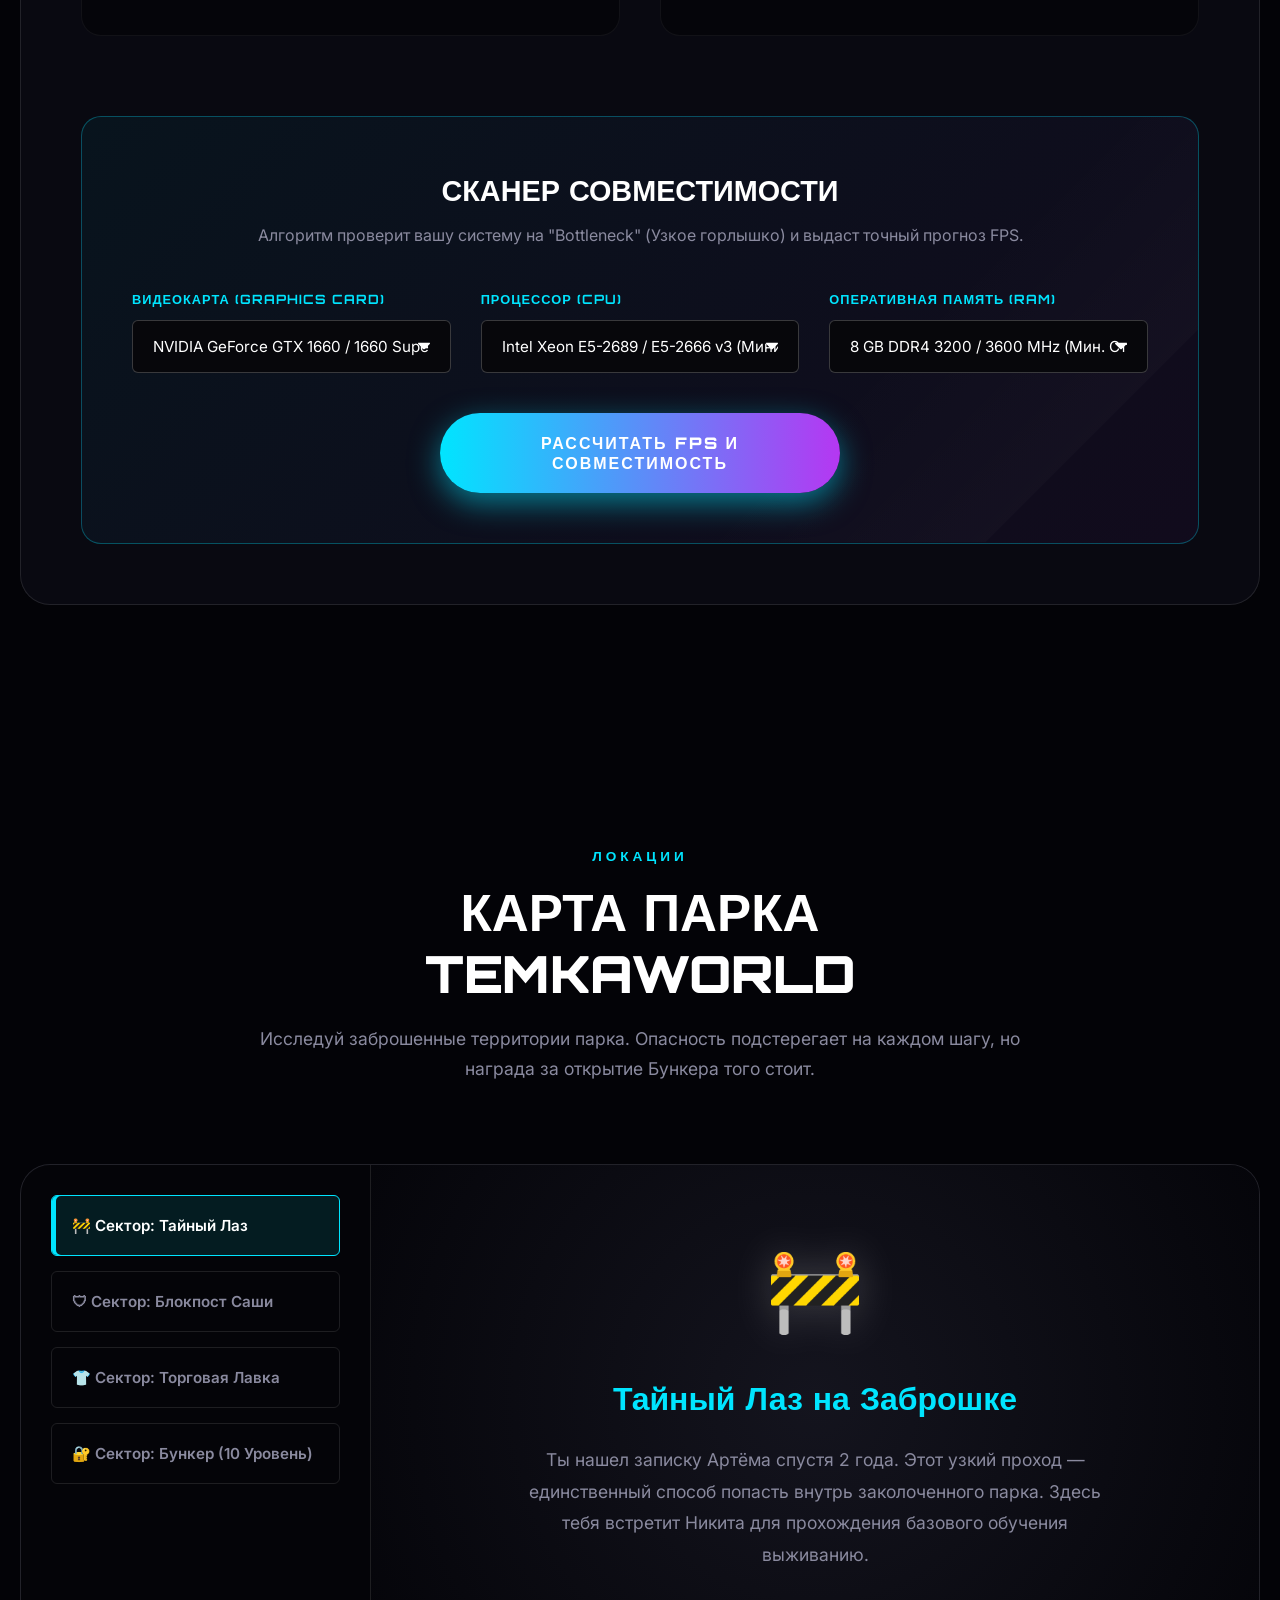
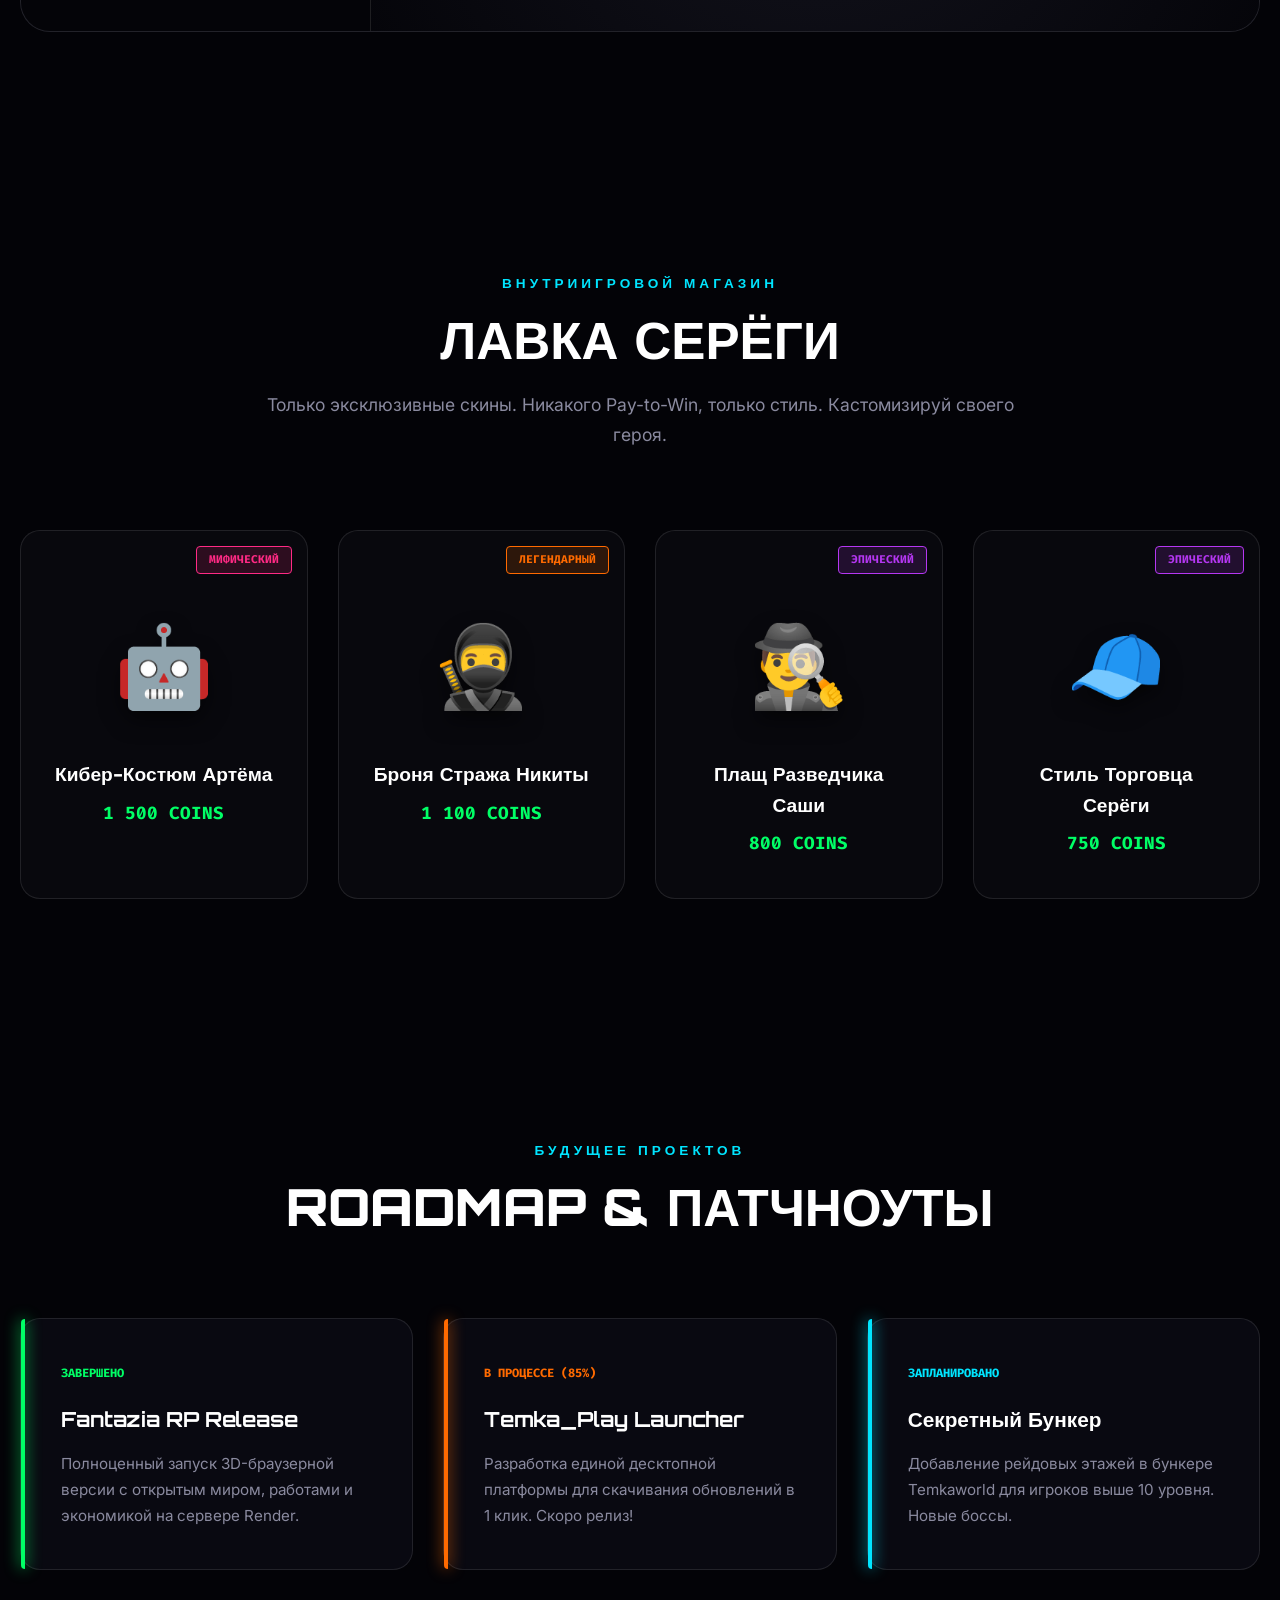
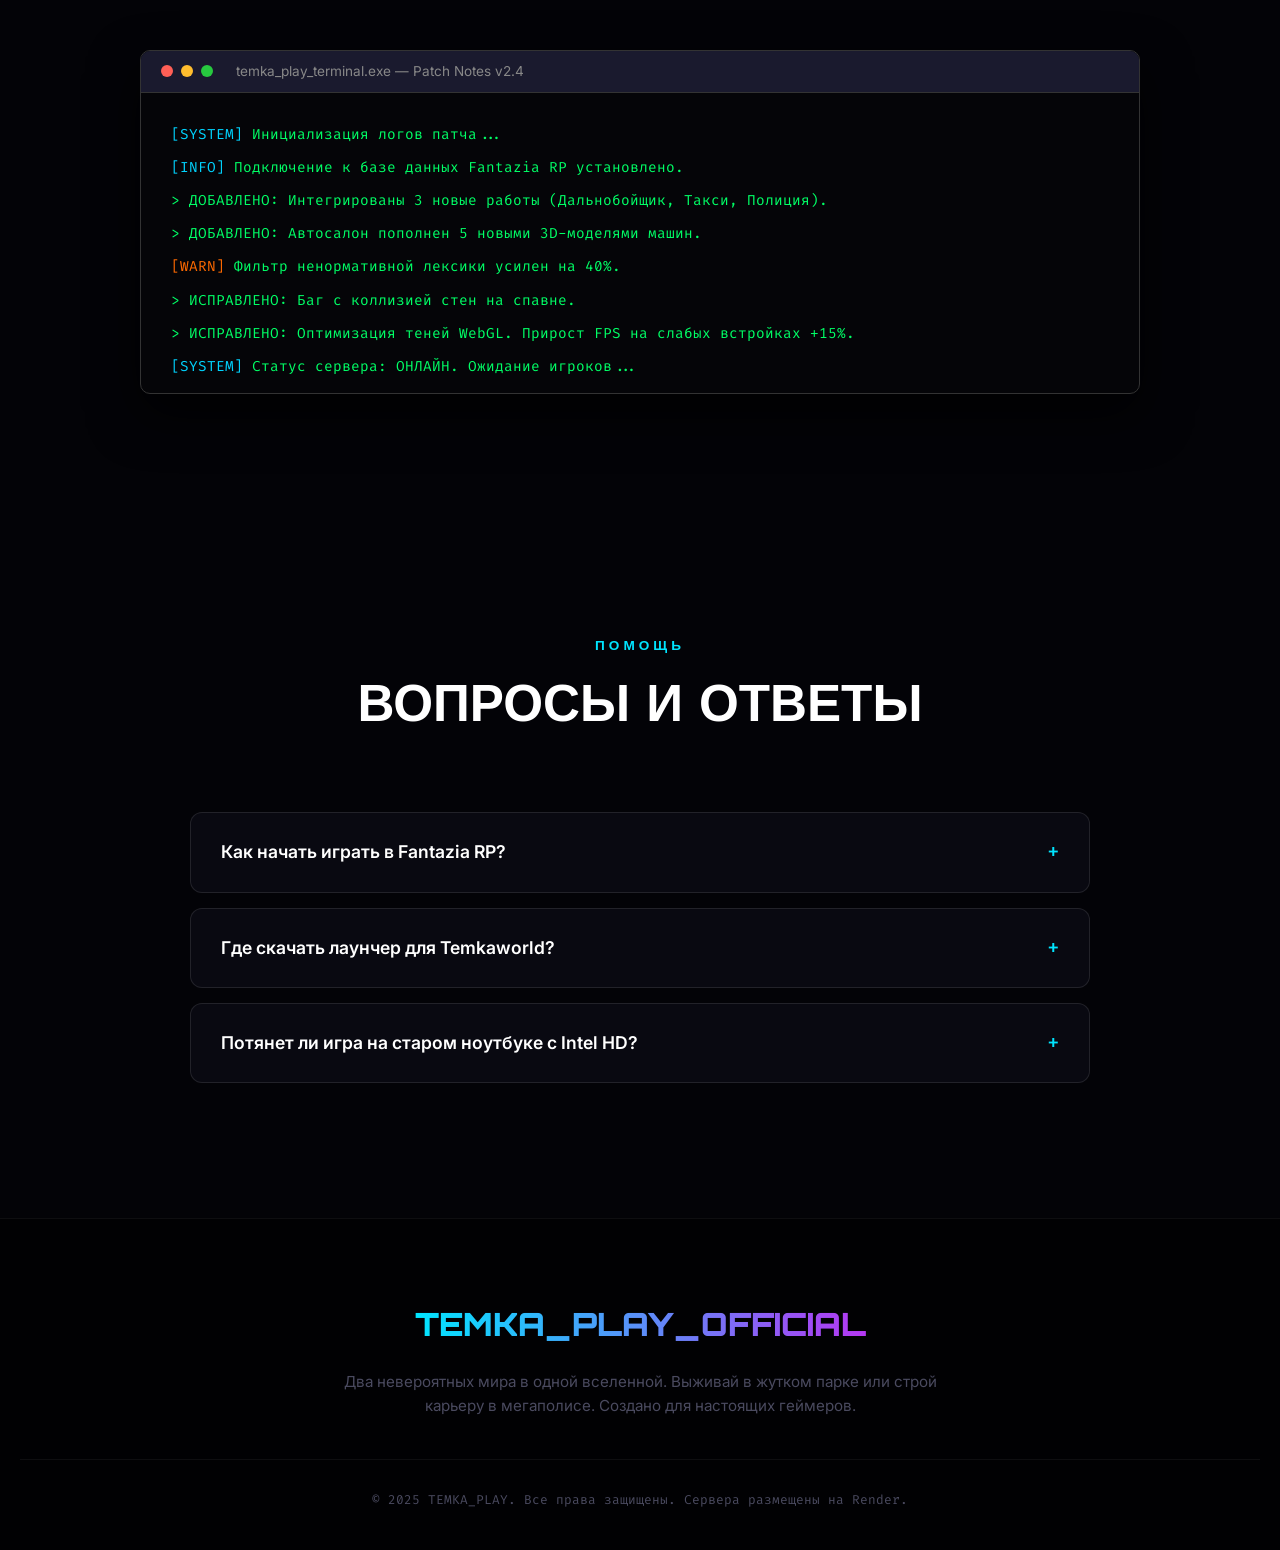
==== commit e226d3fd: "Update index.html" ====
--- a/index.html
+++ b/index.html
@@ -3,1797 +3,1226 @@
 <head>
     <meta charset="UTF-8">
     <meta name="viewport" content="width=device-width, initial-scale=1.0">
-    <title>temka_play_official — Игровой Портал Temkaworld & Fantazia RP</title>
-    <link href="https://fonts.googleapis.com/css2?family=Orbitron:wght@400;600;700;900&family=Inter:wght@300;400;500;600;700;800&display=swap" rel="stylesheet">
+    <title>TEMKA_PLAY OFFICIAL | Игровая Вселенная 3D</title>
+    <meta name="description" content="Официальный сайт Temkaworld и Fantazia RP. Скачать лаунчер, калькулятор FPS, интерактивная карта.">
+    <!-- Подключение шрифтов -->
+    <link href="https://fonts.googleapis.com/css2?family=Orbitron:wght@400;500;700;900&family=Inter:wght@300;400;500;600;700;900&family=Fira+Code:wght@400;700&display=swap" rel="stylesheet">
+    
     <style>
         /* ==========================================================================
-           1. RESET & CSS VARIABLES
-           ========================================================================== */
-        *, *::before, *::after {
-            margin: 0;
-            padding: 0;
-            box-sizing: border-box;
-        }
-
+           1. CSS ПЕРЕМЕННЫЕ И СБРОС (RESET)
+           ========================================================================== */
+        *, *::before, *::after { margin: 0; padding: 0; box-sizing: border-box; }
+        
         :root {
-            --neon-blue: #00d4ff;
-            --neon-blue-glow: rgba(0, 212, 255, 0.4);
-            --neon-purple: #a855f7;
-            --neon-purple-glow: rgba(168, 85, 247, 0.4);
-            --neon-pink: #ff2d95;
-            --neon-pink-glow: rgba(255, 45, 149, 0.4);
-            --neon-green: #39ff14;
-            --neon-green-glow: rgba(57, 255, 20, 0.4);
+            /* Палитра Cyberpunk / Neon */
+            --bg-deep: #030307;
+            --bg-panel: rgba(12, 12, 22, 0.75);
+            --bg-panel-hover: rgba(20, 20, 35, 0.85);
+            
+            --neon-blue: #00e5ff;
+            --neon-blue-glow: rgba(0, 229, 255, 0.5);
+            --neon-purple: #b537f2;
+            --neon-purple-glow: rgba(181, 55, 242, 0.5);
+            --neon-pink: #ff2a85;
+            --neon-pink-glow: rgba(255, 42, 133, 0.5);
+            --neon-green: #00ff66;
+            --neon-green-glow: rgba(0, 255, 102, 0.5);
             --neon-orange: #ff6a00;
-            --neon-red: #ff0040;
-            --dark-bg: #050508;
-            --card-bg: rgba(15, 15, 26, 0.88);
-            --card-border: rgba(255, 255, 255, 0.08);
-            --text-primary: #f0f0f8;
-            --text-secondary: #8a8ab0;
-            --text-muted: #5a5a7a;
-            --radius-sm: 8px;
-            --radius-md: 16px;
-            --radius-lg: 24px;
-            --radius-xl: 32px;
-            --transition-fast: 0.2s ease;
-            --transition-normal: 0.3s ease;
-        }
-
-        html {
-            scroll-behavior: smooth;
-            font-size: 16px;
-        }
-
-        body {
-            font-family: 'Inter', sans-serif;
-            background-color: var(--dark-bg);
-            color: var(--text-primary);
-            overflow-x: hidden;
-            line-height: 1.6;
-            -webkit-font-smoothing: antialiased;
-        }
-
-        /* Scrollbar */
-        ::-webkit-scrollbar { width: 10px; }
-        ::-webkit-scrollbar-track { background: var(--dark-bg); }
-        ::-webkit-scrollbar-thumb {
-            background: #1a1a2e;
-            border: 1px solid var(--neon-blue-glow);
-            border-radius: 5px;
-        }
-        ::-webkit-scrollbar-thumb:hover { background: var(--neon-blue); }
-
-        /* ==========================================================================
-           2. CANVAS & CYBER BACKGROUNDS
-           ========================================================================== */
-        #bgCanvas {
-            position: fixed;
-            top: 0;
-            left: 0;
-            width: 100vw;
-            height: 100vh;
-            z-index: -2;
-            pointer-events: none;
-        }
-
-        .cyber-grid {
-            position: fixed;
-            top: 0;
-            left: 0;
-            width: 100%;
-            height: 100%;
-            z-index: -1;
+            --neon-red: #ff003c;
+            
+            --text-main: #f0f0f5;
+            --text-muted: #8a8a9f;
+            --text-dark: #4a4a5f;
+            
+            --border-light: rgba(255, 255, 255, 0.1);
+            --border-glow: rgba(0, 229, 255, 0.3);
+            
+            --radius-sm: 6px;
+            --radius-md: 12px;
+            --radius-lg: 20px;
+            --radius-xl: 30px;
+            
+            --font-ui: 'Inter', sans-serif;
+            --font-head: 'Orbitron', sans-serif;
+            --font-code: 'Fira Code', monospace;
+            
+            --transition-fast: 0.2s cubic-bezier(0.4, 0, 0.2, 1);
+            --transition-smooth: 0.4s cubic-bezier(0.4, 0, 0.2, 1);
+        }
+
+        html { scroll-behavior: smooth; font-size: 16px; }
+        body { font-family: var(--font-ui); background-color: var(--bg-deep); color: var(--text-main); overflow-x: hidden; line-height: 1.6; -webkit-font-smoothing: antialiased; }
+        
+        /* Стилизация скроллбара */
+        ::-webkit-scrollbar { width: 8px; }
+        ::-webkit-scrollbar-track { background: var(--bg-deep); }
+        ::-webkit-scrollbar-thumb { background: #1a1a2e; border: 1px solid var(--neon-purple-glow); border-radius: 4px; }
+        ::-webkit-scrollbar-thumb:hover { background: var(--neon-purple); }
+
+        /* ==========================================================================
+           2. ФОНОВЫЕ ЭФФЕКТЫ (CANVAS & GRID)
+           ========================================================================== */
+        #particleCanvas { position: fixed; top: 0; left: 0; width: 100vw; height: 100vh; z-index: -3; pointer-events: none; }
+        
+        .cyber-grid-bg {
+            position: fixed; top: 0; left: 0; width: 100vw; height: 100vh; z-index: -2; pointer-events: none;
             background-image: 
-                linear-gradient(rgba(0, 212, 255, 0.03) 1px, transparent 1px),
-                linear-gradient(90deg, rgba(0, 212, 255, 0.03) 1px, transparent 1px);
-            background-size: 60px 60px;
-            pointer-events: none;
-        }
-
-        /* ==========================================================================
-           3. TOP TICKER & NAVIGATION
-           ========================================================================== */
-        .top-ticker {
-            background: linear-gradient(90deg, #090912, #12091c, #090912);
-            border-bottom: 1px solid rgba(255, 255, 255, 0.05);
-            padding: 6px 0;
-            font-size: 0.78rem;
-            color: var(--text-secondary);
-            overflow: hidden;
-            white-space: nowrap;
-            position: relative;
-            z-index: 1001;
-        }
-
-        .ticker-content {
-            display: inline-block;
-            animation: ticker 35s linear infinite;
-        }
-
-        .ticker-item {
-            display: inline-flex;
-            align-items: center;
-            gap: 8px;
-            margin-right: 50px;
-        }
-
-        .ticker-item .badge {
-            background: rgba(0, 212, 255, 0.15);
-            color: var(--neon-blue);
-            padding: 2px 8px;
-            border-radius: 4px;
-            font-size: 0.7rem;
-            font-weight: 700;
-        }
-
-        @keyframes ticker {
-            0% { transform: translateX(100%); }
-            100% { transform: translateX(-100%); }
-        }
+                linear-gradient(rgba(0, 229, 255, 0.04) 1px, transparent 1px),
+                linear-gradient(90deg, rgba(181, 55, 242, 0.04) 1px, transparent 1px);
+            background-size: 80px 80px;
+            transform: perspective(500px) rotateX(60deg) translateY(-100px) translateZ(-200px);
+            animation: gridMove 20s linear infinite;
+            opacity: 0.4;
+        }
+
+        @keyframes gridMove {
+            0% { background-position: 0 0; }
+            100% { background-position: 0 80px; }
+        }
+
+        .ambient-glow {
+            position: fixed; width: 600px; height: 600px; border-radius: 50%;
+            background: radial-gradient(circle, var(--neon-purple-glow) 0%, transparent 70%);
+            top: -200px; right: -200px; z-index: -1; filter: blur(80px); opacity: 0.3;
+        }
+        .ambient-glow-2 {
+            position: fixed; width: 800px; height: 800px; border-radius: 50%;
+            background: radial-gradient(circle, var(--neon-blue-glow) 0%, transparent 70%);
+            bottom: -300px; left: -200px; z-index: -1; filter: blur(100px); opacity: 0.2;
+        }
+
+        /* ==========================================================================
+           3. НАВИГАЦИЯ И БЕГУЩАЯ СТРОКА
+           ========================================================================== */
+        .ticker-wrap {
+            background: #020204; border-bottom: 1px solid var(--border-light);
+            padding: 5px 0; font-family: var(--font-code); font-size: 0.75rem;
+            color: var(--text-muted); overflow: hidden; white-space: nowrap; position: relative; z-index: 100;
+        }
+        .ticker-inner { display: inline-block; animation: tickerAnim 40s linear infinite; }
+        .ticker-item { display: inline-flex; align-items: center; gap: 10px; margin-right: 60px; }
+        .ticker-badge { background: rgba(0, 229, 255, 0.1); color: var(--neon-blue); padding: 2px 6px; border-radius: 3px; font-weight: 700; }
+        .ticker-badge.alert { background: rgba(255, 42, 133, 0.1); color: var(--neon-pink); }
+        @keyframes tickerAnim { 0% { transform: translateX(100%); } 100% { transform: translateX(-100%); } }
 
         .navbar {
-            position: fixed;
-            top: 31px;
-            left: 0;
-            width: 100%;
-            z-index: 1000;
-            padding: 18px 0;
-            transition: var(--transition-normal);
-            backdrop-filter: blur(12px);
-            border-bottom: 1px solid transparent;
-        }
-
+            position: fixed; top: 29px; left: 0; width: 100%; z-index: 1000;
+            padding: 20px 0; transition: var(--transition-smooth);
+            backdrop-filter: blur(0px); border-bottom: 1px solid transparent;
+        }
         .navbar.scrolled {
-            top: 0;
-            background: rgba(5, 5, 8, 0.94);
-            border-bottom-color: rgba(0, 212, 255, 0.15);
-            padding: 12px 0;
-            box-shadow: 0 10px 30px rgba(0, 0, 0, 0.5);
-        }
-
-        .nav-container {
-            max-width: 1400px;
-            margin: 0 auto;
-            padding: 0 30px;
-            display: flex;
-            justify-content: space-between;
-            align-items: center;
-        }
-
-        .nav-logo {
-            font-family: 'Orbitron', sans-serif;
-            font-size: 1.4rem;
-            font-weight: 900;
-            text-decoration: none;
-            color: #fff;
-            display: flex;
-            align-items: center;
-            gap: 10px;
-            letter-spacing: 2px;
-        }
-
-        .nav-logo span {
-            background: linear-gradient(135deg, var(--neon-blue), var(--neon-purple));
-            -webkit-background-clip: text;
-            -webkit-text-fill-color: transparent;
-        }
-
-        .nav-links {
-            display: flex;
-            list-style: none;
-            gap: 25px;
-            align-items: center;
-        }
-
-        .nav-links a {
-            color: var(--text-secondary);
-            text-decoration: none;
-            font-size: 0.85rem;
-            font-weight: 600;
-            text-transform: uppercase;
-            letter-spacing: 1px;
-            transition: var(--transition-fast);
-            padding: 6px 0;
-            position: relative;
-        }
-
-        .nav-links a::after {
-            content: '';
-            position: absolute;
-            bottom: 0;
-            left: 0;
-            width: 0%;
-            height: 2px;
-            background: var(--neon-blue);
-            transition: var(--transition-fast);
-        }
-
-        .nav-links a:hover { color: #fff; }
-        .nav-links a:hover::after { width: 100%; }
-
-        .nav-controls {
-            display: flex;
-            align-items: center;
-            gap: 15px;
-        }
-
-        .btn-audio-toggle {
-            background: rgba(255, 255, 255, 0.05);
-            border: 1px solid rgba(255, 255, 255, 0.1);
-            color: var(--text-secondary);
-            width: 38px;
-            height: 38px;
-            border-radius: 50%;
-            display: flex;
-            align-items: center;
-            justify-content: center;
-            cursor: pointer;
-            transition: var(--transition-fast);
-        }
-
-        .btn-audio-toggle:hover {
-            border-color: var(--neon-blue);
-            color: var(--neon-blue);
-            box-shadow: 0 0 15px var(--neon-blue-glow);
-        }
-
-        .btn-nav-launcher {
-            background: rgba(255, 255, 255, 0.05);
-            border: 1px solid rgba(255, 255, 255, 0.15);
-            color: #aaa;
-            padding: 8px 22px;
-            border-radius: 30px;
-            font-size: 0.8rem;
-            font-weight: 700;
-            text-transform: uppercase;
-            letter-spacing: 1px;
-            cursor: pointer;
-            transition: var(--transition-normal);
-        }
-
-        .btn-nav-launcher:hover {
-            background: rgba(255, 255, 255, 0.1);
-            color: #fff;
-            border-color: var(--neon-purple);
-        }
-
-        /* ==========================================================================
-           4. HERO SECTION
-           ========================================================================== */
-        .hero {
-            min-height: 100vh;
-            padding: 160px 30px 100px;
-            display: flex;
-            align-items: center;
-            justify-content: center;
-            position: relative;
-            text-align: center;
-        }
-
-        .hero-container {
-            max-width: 1000px;
-            z-index: 2;
-        }
-
-        .hero-badge {
-            display: inline-flex;
-            align-items: center;
-            gap: 10px;
-            background: rgba(168, 85, 247, 0.1);
-            border: 1px solid rgba(168, 85, 247, 0.3);
-            padding: 8px 22px;
-            border-radius: 30px;
-            color: var(--neon-purple);
-            font-size: 0.8rem;
-            font-weight: 700;
-            text-transform: uppercase;
-            letter-spacing: 2px;
-            margin-bottom: 30px;
-        }
-
-        .hero-badge .status-dot {
-            width: 8px;
-            height: 8px;
-            background: var(--neon-orange);
-            border-radius: 50%;
-            box-shadow: 0 0 10px var(--neon-orange);
-            animation: pulse-dot 1.5s infinite;
-        }
-
-        @keyframes pulse-dot {
-            0%, 100% { opacity: 1; transform: scale(1); }
-            50% { opacity: 0.4; transform: scale(0.8); }
-        }
-
-        .hero-title {
-            font-family: 'Orbitron', sans-serif;
-            font-size: clamp(2.8rem, 6.5vw, 5.5rem);
-            font-weight: 900;
-            line-height: 1.08;
-            margin-bottom: 25px;
-            letter-spacing: -1px;
-        }
-
-        .hero-title .text-white { color: #fff; display: block; }
-
-        .hero-title .text-gradient {
-            background: linear-gradient(135deg, var(--neon-blue), var(--neon-purple), var(--neon-pink));
-            -webkit-background-clip: text;
-            -webkit-text-fill-color: transparent;
-            display: block;
-        }
-
-        .hero-subtitle {
-            font-size: clamp(1rem, 1.8vw, 1.25rem);
-            color: var(--text-secondary);
-            max-width: 780px;
-            margin: 0 auto 40px;
-            line-height: 1.7;
-        }
-
-        .hero-actions {
-            display: flex;
-            gap: 20px;
-            justify-content: center;
-            align-items: center;
-            flex-wrap: wrap;
-        }
-
-        .btn-cta {
-            display: inline-flex;
-            align-items: center;
-            gap: 12px;
-            padding: 18px 42px;
-            border-radius: 50px;
-            font-size: 0.95rem;
-            font-weight: 800;
-            text-decoration: none;
-            text-transform: uppercase;
-            letter-spacing: 1.5px;
-            transition: var(--transition-normal);
-            border: none;
-            cursor: pointer;
-        }
-
-        .btn-cta-primary {
-            background: linear-gradient(135deg, var(--neon-purple), var(--neon-pink));
-            color: #fff;
-            box-shadow: 0 0 35px var(--neon-purple-glow);
-        }
-
-        .btn-cta-primary:hover {
-            transform: translateY(-3px) scale(1.02);
-            box-shadow: 0 0 50px var(--neon-pink-glow);
-        }
-
-        .btn-cta-secondary {
-            background: rgba(255, 255, 255, 0.04);
-            color: #aaa;
-            border: 1px solid rgba(255, 255, 255, 0.15);
-        }
-
-        .btn-cta-secondary:hover {
-            background: rgba(255, 255, 255, 0.08);
-            color: #fff;
-            border-color: rgba(255, 255, 255, 0.3);
-            transform: translateY(-3px);
-        }
-
-        /* ==========================================================================
-           5. METRICS BAR
-           ========================================================================== */
-        .server-metrics-bar {
-            max-width: 1300px;
-            margin: -40px auto 100px;
-            padding: 0 30px;
-            position: relative;
-            z-index: 10;
-        }
-
-        .metrics-grid {
-            background: var(--card-bg);
-            border: 1px solid var(--card-border);
-            border-radius: var(--radius-lg);
-            padding: 30px 40px;
-            display: grid;
-            grid-template-columns: repeat(auto-fit, minmax(220px, 1fr));
-            gap: 30px;
-            backdrop-filter: blur(20px);
-            box-shadow: 0 20px 50px rgba(0,0,0,0.6);
-        }
-
-        .metric-card {
-            display: flex;
-            align-items: center;
-            gap: 18px;
-        }
-
-        .metric-icon {
-            width: 52px;
-            height: 52px;
-            border-radius: 14px;
-            background: rgba(255, 255, 255, 0.03);
-            border: 1px solid rgba(255, 255, 255, 0.08);
-            display: flex;
-            align-items: center;
-            justify-content: center;
-            font-size: 1.5rem;
-        }
-
-        .metric-info h4 {
-            font-size: 0.75rem;
-            color: var(--text-muted);
-            text-transform: uppercase;
-            letter-spacing: 1px;
-            margin-bottom: 4px;
-        }
-
-        .metric-info p {
-            font-family: 'Orbitron', sans-serif;
-            font-size: 1.3rem;
-            font-weight: 700;
-            color: #fff;
-        }
-
-        .metric-online { color: var(--neon-green) !important; }
-
-        /* ==========================================================================
-           6. SECTIONS COMMON
-           ========================================================================== */
-        section {
-            padding: 100px 30px;
-            max-width: 1400px;
-            margin: 0 auto;
-        }
-
-        .section-header {
-            text-align: center;
-            max-width: 750px;
-            margin: 0 auto 70px;
-        }
-
-        .section-tag {
-            font-family: 'Orbitron', sans-serif;
-            font-size: 0.8rem;
-            color: var(--neon-blue);
-            letter-spacing: 3px;
-            text-transform: uppercase;
-            display: block;
-            margin-bottom: 12px;
-            font-weight: 700;
-        }
-
-        .section-title {
-            font-family: 'Orbitron', sans-serif;
-            font-size: clamp(2rem, 3.5vw, 3rem);
-            font-weight: 900;
-            color: #fff;
-            line-height: 1.2;
-            margin-bottom: 18px;
-        }
-
-        .section-subtitle {
-            color: var(--text-secondary);
-            font-size: 1rem;
-            line-height: 1.7;
-        }
-
-        /* ==========================================================================
-           7. GAMES SHOWCASE
-           ========================================================================== */
-        .games-showcase-grid {
-            display: grid;
-            grid-template-columns: repeat(auto-fit, minmax(520px, 1fr));
-            gap: 40px;
-        }
-
-        @media(max-width: 600px) {
-            .games-showcase-grid { grid-template-columns: 1fr; }
-        }
-
-        .game-big-card {
-            background: var(--card-bg);
-            border: 1px solid var(--card-border);
-            border-radius: var(--radius-xl);
-            padding: 50px;
-            position: relative;
-            overflow: hidden;
-            display: flex;
-            flex-direction: column;
-            justify-content: space-between;
-            transition: var(--transition-normal);
-            backdrop-filter: blur(15px);
-        }
-
-        .game-big-card::before {
-            content: '';
-            position: absolute;
-            top: 0;
-            left: 0;
-            width: 100%;
-            height: 4px;
-            transition: var(--transition-normal);
-        }
-
-        .card-temka::before { background: linear-gradient(90deg, var(--neon-blue), var(--neon-purple)); }
-        .card-fantazia::before { background: linear-gradient(90deg, var(--neon-purple), var(--neon-pink)); }
-
-        .game-big-card:hover {
-            transform: translateY(-8px);
-            box-shadow: 0 25px 60px rgba(0, 0, 0, 0.7);
-            border-color: rgba(255, 255, 255, 0.2);
-        }
-
-        .card-top {
-            display: flex;
-            justify-content: space-between;
-            align-items: flex-start;
-            margin-bottom: 30px;
-        }
-
-        .card-icon {
-            font-size: 3.8rem;
-            filter: drop-shadow(0 0 20px rgba(255,255,255,0.1));
-        }
-
-        .card-pill {
-            padding: 6px 16px;
-            border-radius: 20px;
-            font-size: 0.75rem;
-            font-weight: 800;
-            text-transform: uppercase;
-            letter-spacing: 1px;
-        }
-
-        .pill-blue { background: rgba(0, 212, 255, 0.12); color: var(--neon-blue); border: 1px solid var(--neon-blue-glow); }
-        .pill-purple { background: rgba(168, 85, 247, 0.12); color: var(--neon-purple); border: 1px solid var(--neon-purple-glow); }
-
-        .card-title {
-            font-family: 'Orbitron', sans-serif;
-            font-size: 2.3rem;
-            font-weight: 900;
-            margin-bottom: 18px;
-            color: #fff;
-        }
-
-        .card-text {
-            color: var(--text-secondary);
-            font-size: 1rem;
-            line-height: 1.75;
-            margin-bottom: 30px;
-        }
-
-        .card-bullet-list {
-            list-style: none;
-            margin-bottom: 40px;
-        }
-
-        .card-bullet-list li {
-            display: flex;
-            align-items: center;
-            gap: 12px;
-            color: var(--text-primary);
-            font-size: 0.95rem;
-            margin-bottom: 12px;
-        }
-
-        .card-bullet-list li span {
-            color: var(--neon-blue);
-            font-size: 1.1rem;
-        }
-
-        .card-actions {
-            display: flex;
-            gap: 15px;
-            flex-wrap: wrap;
-        }
-
-        .btn-card {
-            flex: 1;
-            min-width: 180px;
-            padding: 16px 28px;
-            border-radius: 40px;
-            font-size: 0.88rem;
-            font-weight: 800;
-            text-align: center;
-            text-decoration: none;
-            text-transform: uppercase;
-            letter-spacing: 1px;
-            transition: var(--transition-normal);
-            border: none;
-            cursor: pointer;
-            display: inline-flex;
-            align-items: center;
-            justify-content: center;
-            gap: 8px;
-        }
-
-        .btn-soon-disabled {
-            background: rgba(255, 255, 255, 0.04);
-            color: #666;
-            border: 1px solid rgba(255, 255, 255, 0.08);
-            cursor: pointer;
-        }
-
-        .btn-soon-disabled:hover {
-            background: rgba(255, 255, 255, 0.08);
-            color: #aaa;
-        }
-
-        /* ==========================================================================
-           8. SYSTEM REQUIREMENTS & ADVANCED HARDWARE CALCULATOR
-           ========================================================================== */
-        .sys-req-wrapper {
-            background: var(--card-bg);
-            border: 1px solid var(--card-border);
-            border-radius: var(--radius-xl);
-            padding: 50px;
-            backdrop-filter: blur(20px);
-        }
-
-        .sys-tables-grid {
-            display: grid;
-            grid-template-columns: 1fr 1fr;
-            gap: 30px;
-            margin-bottom: 50px;
-        }
-
-        @media(max-width: 900px) {
-            .sys-tables-grid { grid-template-columns: 1fr; }
-        }
-
-        .sys-box {
-            background: rgba(255, 255, 255, 0.02);
-            border: 1px solid rgba(255, 255, 255, 0.06);
-            border-radius: var(--radius-lg);
-            padding: 30px;
-        }
-
-        .sys-box-header {
-            font-family: 'Orbitron', sans-serif;
-            font-size: 1.2rem;
-            font-weight: 700;
-            margin-bottom: 20px;
-            display: flex;
-            align-items: center;
-            gap: 12px;
-        }
-
-        .header-min { color: var(--neon-orange); }
-        .header-rec { color: var(--neon-green); }
-
-        .sys-rows { list-style: none; }
-
-        .sys-row {
-            display: flex;
-            justify-content: space-between;
-            padding: 12px 0;
-            border-bottom: 1px solid rgba(255, 255, 255, 0.04);
-            font-size: 0.9rem;
-        }
-
-        .sys-row:last-child { border-bottom: none; }
-        .sys-row .label { color: var(--text-muted); }
-        .sys-row .val { font-weight: 700; color: #fff; text-align: right; }
-
-        /* ADVANCED HARDWARE CALCULATOR */
-        .hardware-calculator-box {
-            background: linear-gradient(135deg, rgba(0, 212, 255, 0.04), rgba(168, 85, 247, 0.04));
-            border: 1px solid rgba(0, 212, 255, 0.25);
-            border-radius: var(--radius-lg);
-            padding: 40px;
-        }
-
-        .calc-header-title {
-            font-family: 'Orbitron', sans-serif;
-            font-size: 1.4rem;
-            font-weight: 800;
-            color: #fff;
-            margin-bottom: 8px;
-            display: flex;
-            align-items: center;
-            gap: 10px;
-        }
-
-        .calc-header-desc {
-            color: var(--text-secondary);
-            font-size: 0.92rem;
-            margin-bottom: 30px;
-        }
-
-        .calc-form-grid {
-            display: grid;
-            grid-template-columns: repeat(auto-fit, minmax(240px, 1fr));
-            gap: 20px;
-            margin-bottom: 25px;
-        }
-
-        .calc-field-group {
-            display: flex;
-            flex-direction: column;
-            gap: 8px;
-        }
-
-        .calc-field-group label {
-            font-size: 0.78rem;
-            font-weight: 700;
-            text-transform: uppercase;
-            letter-spacing: 1px;
-            color: var(--neon-blue);
-        }
-
-        .calc-field-group select {
-            width: 100%;
-            background: #0a0a14;
-            border: 1px solid rgba(255, 255, 255, 0.15);
-            color: #fff;
-            padding: 12px 16px;
-            border-radius: var(--radius-sm);
-            font-size: 0.88rem;
-            outline: none;
-            cursor: pointer;
-            transition: var(--transition-fast);
-        }
-
-        .calc-field-group select:focus {
-            border-color: var(--neon-blue);
-            box-shadow: 0 0 15px var(--neon-blue-glow);
-        }
-
-        .calc-field-group optgroup {
-            background: #0d0d1a;
-            color: var(--neon-purple);
-            font-weight: 700;
-        }
-
-        .btn-run-calc {
-            background: linear-gradient(135deg, var(--neon-blue), var(--neon-purple));
-            color: #fff;
-            border: none;
-            padding: 16px 40px;
-            border-radius: 40px;
-            font-size: 0.92rem;
-            font-weight: 800;
-            text-transform: uppercase;
-            letter-spacing: 1.5px;
-            cursor: pointer;
-            transition: var(--transition-fast);
-            display: block;
-            margin: 0 auto;
-            box-shadow: 0 0 25px var(--neon-blue-glow);
-        }
-
-        .btn-run-calc:hover {
-            transform: scale(1.03);
-            box-shadow: 0 0 40px var(--neon-purple-glow);
-        }
-
-        /* Results Output Box */
-        .calc-output-card {
-            margin-top: 30px;
-            background: rgba(5, 5, 12, 0.85);
-            border: 1px solid rgba(255, 255, 255, 0.1);
-            border-radius: var(--radius-md);
-            padding: 30px;
-            display: none;
-        }
-
-        .output-header {
-            font-family: 'Orbitron', sans-serif;
-            font-size: 1.1rem;
-            font-weight: 700;
-            margin-bottom: 20px;
-            padding-bottom: 10px;
-            border-bottom: 1px solid rgba(255,255,255,0.08);
-            display: flex;
-            justify-content: space-between;
-            align-items: center;
-        }
-
-        .fps-display-grid {
-            display: grid;
-            grid-template-columns: 1fr 1fr;
-            gap: 20px;
-            margin-bottom: 20px;
-        }
-
-        @media(max-width: 600px) {
-            .fps-display-grid { grid-template-columns: 1fr; }
-        }
-
-        .fps-box {
-            background: rgba(255, 255, 255, 0.02);
-            border: 1px solid rgba(255, 255, 255, 0.06);
-            border-radius: var(--radius-sm);
-            padding: 18px;
-            text-align: center;
-        }
-
-        .fps-box-title {
-            font-size: 0.8rem;
-            color: var(--text-muted);
-            text-transform: uppercase;
-            margin-bottom: 6px;
-        }
-
-        .fps-box-val {
-            font-family: 'Orbitron', sans-serif;
-            font-size: 1.8rem;
-            font-weight: 900;
-        }
-
-        .calc-note-box {
-            font-size: 0.88rem;
-            line-height: 1.6;
-            padding: 12px 18px;
-            border-radius: var(--radius-sm);
-            background: rgba(255, 255, 255, 0.03);
-        }
-
-        /* ==========================================================================
-           9. SECTOR MAP & LORE (TEMKAWORLD)
-           ========================================================================== */
-        .map-section-grid {
-            display: grid;
-            grid-template-columns: 320px 1fr;
-            gap: 30px;
-            background: var(--card-bg);
-            border: 1px solid var(--card-border);
-            border-radius: var(--radius-xl);
-            padding: 40px;
-        }
-
-        @media(max-width: 900px) {
-            .map-section-grid { grid-template-columns: 1fr; }
-        }
-
-        .sector-tabs {
-            display: flex;
-            flex-direction: column;
-            gap: 12px;
-        }
-
-        .sector-btn {
-            background: rgba(255, 255, 255, 0.02);
-            border: 1px solid rgba(255, 255, 255, 0.06);
-            padding: 18px 24px;
-            border-radius: var(--radius-md);
-            color: var(--text-secondary);
-            font-size: 0.9rem;
-            font-weight: 700;
-            text-align: left;
-            cursor: pointer;
-            transition: var(--transition-fast);
-            display: flex;
-            align-items: center;
-            justify-content: space-between;
-        }
-
-        .sector-btn:hover, .sector-btn.active {
-            background: rgba(0, 212, 255, 0.08);
-            border-color: var(--neon-blue);
-            color: #fff;
-        }
-
-        .sector-display {
-            background: rgba(5, 5, 10, 0.8);
-            border: 1px solid rgba(255, 255, 255, 0.08);
-            border-radius: var(--radius-md);
-            padding: 40px;
-            display: flex;
-            flex-direction: column;
-            justify-content: center;
-        }
-
-        .sector-title {
-            font-family: 'Orbitron', sans-serif;
-            font-size: 1.8rem;
-            color: var(--neon-blue);
-            margin-bottom: 15px;
-        }
-
-        .sector-desc {
-            color: var(--text-secondary);
-            font-size: 1rem;
-            line-height: 1.8;
-            margin-bottom: 25px;
-        }
-
-        /* ==========================================================================
-           10. SEREGA'S SHOP
-           ========================================================================== */
-        .skins-grid {
-            display: grid;
-            grid-template-columns: repeat(auto-fit, minmax(250px, 1fr));
-            gap: 25px;
-        }
-
-        .skin-card {
-            background: var(--card-bg);
-            border: 1px solid var(--card-border);
-            border-radius: var(--radius-lg);
-            padding: 30px;
-            text-align: center;
-            transition: var(--transition-normal);
-            position: relative;
-            overflow: hidden;
-        }
-
-        .skin-card:hover {
-            transform: translateY(-6px);
-            border-color: var(--neon-purple);
-            box-shadow: 0 15px 35px rgba(168, 85, 247, 0.2);
-        }
-
-        .skin-rarity {
-            position: absolute;
-            top: 15px;
-            right: 15px;
-            font-size: 0.7rem;
-            font-weight: 800;
-            text-transform: uppercase;
-            padding: 3px 10px;
-            border-radius: 10px;
-        }
-
-        .rarity-mythic { background: rgba(255, 45, 149, 0.2); color: var(--neon-pink); border: 1px solid var(--neon-pink); }
-        .rarity-legendary { background: rgba(255, 106, 0, 0.2); color: var(--neon-orange); border: 1px solid var(--neon-orange); }
-        .rarity-epic { background: rgba(168, 85, 247, 0.2); color: var(--neon-purple); border: 1px solid var(--neon-purple); }
-
-        .skin-avatar { font-size: 4rem; margin: 20px 0 15px; }
-
-        .skin-name {
-            font-family: 'Orbitron', sans-serif;
-            font-size: 1.1rem;
-            font-weight: 700;
-            margin-bottom: 8px;
-            color: #fff;
-        }
-
-        .skin-price { color: var(--neon-blue); font-weight: 800; font-size: 0.95rem; }
-
-        /* ==========================================================================
-           11. ROADMAP & FAQ ACCORDION
-           ========================================================================== */
-        .roadmap-timeline {
-            display: grid;
-            grid-template-columns: repeat(auto-fit, minmax(260px, 1fr));
-            gap: 25px;
-        }
-
-        .roadmap-node {
-            background: var(--card-bg);
-            border: 1px solid var(--card-border);
-            border-radius: var(--radius-lg);
-            padding: 35px;
-        }
-
-        .node-tag {
-            font-size: 0.7rem;
-            font-weight: 800;
-            text-transform: uppercase;
-            padding: 4px 12px;
-            border-radius: 12px;
-            display: inline-block;
-            margin-bottom: 18px;
-        }
-
-        .tag-done { background: rgba(57, 255, 20, 0.15); color: var(--neon-green); }
-        .tag-progress { background: rgba(255, 106, 0, 0.15); color: var(--neon-orange); }
-        .tag-planned { background: rgba(0, 212, 255, 0.15); color: var(--neon-blue); }
-
-        .node-title {
-            font-family: 'Orbitron', sans-serif;
-            font-size: 1.2rem;
-            font-weight: 700;
-            margin-bottom: 10px;
-            color: #fff;
-        }
-
-        .node-desc { color: var(--text-secondary); font-size: 0.88rem; line-height: 1.6; }
-
-        .faq-accordion { max-width: 900px; margin: 0 auto; }
-
-        .faq-item {
-            background: var(--card-bg);
-            border: 1px solid var(--card-border);
-            border-radius: var(--radius-md);
-            margin-bottom: 16px;
-            overflow: hidden;
-            transition: var(--transition-fast);
-        }
-
-        .faq-head {
-            padding: 24px 30px;
-            font-weight: 700;
-            font-size: 1rem;
-            color: #fff;
-            cursor: pointer;
-            display: flex;
-            justify-content: space-between;
-            align-items: center;
-        }
-
-        .faq-head:hover { color: var(--neon-blue); }
-
-        .faq-body {
-            padding: 0 30px 24px;
-            color: var(--text-secondary);
-            font-size: 0.92rem;
-            line-height: 1.7;
-            display: none;
-        }
-
-        .faq-item.open .faq-body { display: block; }
-        .faq-item.open { border-color: var(--neon-blue); }
-
-        /* ==========================================================================
-           12. MODAL & FOOTER
-           ========================================================================== */
-        .modal-overlay {
-            position: fixed;
-            top: 0;
-            left: 0;
-            width: 100vw;
-            height: 100vh;
-            background: rgba(0, 0, 0, 0.85);
-            backdrop-filter: blur(15px);
-            z-index: 3000;
-            display: flex;
-            align-items: center;
-            justify-content: center;
-            opacity: 0;
-            visibility: hidden;
-            transition: var(--transition-normal);
-            padding: 20px;
-        }
-
-        .modal-overlay.active { opacity: 1; visibility: visible; }
-
-        .modal-window {
-            background: var(--card-bg);
-            border: 1px solid var(--neon-purple);
-            border-radius: var(--radius-xl);
-            padding: 50px;
-            max-width: 560px;
-            width: 100%;
-            text-align: center;
-            position: relative;
-            box-shadow: 0 0 60px var(--neon-purple-glow);
-        }
-
-        .modal-close-btn {
-            position: absolute;
-            top: 20px;
-            right: 20px;
-            background: none;
-            border: none;
-            color: var(--text-secondary);
-            font-size: 1.5rem;
-            cursor: pointer;
-        }
-
-        .modal-close-btn:hover { color: #fff; }
-
-        footer {
-            border-top: 1px solid rgba(255, 255, 255, 0.08);
-            padding: 80px 30px 40px;
-            background: #030306;
-            text-align: center;
-        }
-
-        .footer-brand {
-            font-family: 'Orbitron', sans-serif;
-            font-size: 1.6rem;
-            font-weight: 900;
-            background: linear-gradient(135deg, var(--neon-blue), var(--neon-purple));
-            -webkit-background-clip: text;
-            -webkit-text-fill-color: transparent;
-            margin-bottom: 15px;
-            display: inline-block;
-        }
-
-        .footer-text {
-            color: var(--text-muted);
-            font-size: 0.88rem;
-            max-width: 500px;
-            margin: 0 auto 30px;
-        }
-
-        .footer-copy {
-            color: var(--text-muted);
-            font-size: 0.8rem;
-            border-top: 1px solid rgba(255,255,255,0.05);
-            padding-top: 30px;
-        }
+            top: 0; background: rgba(3, 3, 7, 0.85); backdrop-filter: blur(15px);
+            padding: 12px 0; border-bottom: 1px solid var(--border-glow); box-shadow: 0 10px 40px rgba(0, 0, 0, 0.8);
+        }
+        .nav-container { max-width: 1600px; margin: 0 auto; padding: 0 40px; display: flex; justify-content: space-between; align-items: center; }
+        
+        .logo { font-family: var(--font-head); font-size: 1.6rem; font-weight: 900; text-decoration: none; display: flex; align-items: center; gap: 8px; letter-spacing: 2px; }
+        .logo span { background: linear-gradient(90deg, var(--neon-blue), var(--neon-purple)); -webkit-background-clip: text; -webkit-text-fill-color: transparent; }
+        
+        .nav-menu { display: flex; list-style: none; gap: 35px; }
+        .nav-menu a { color: var(--text-main); text-decoration: none; font-size: 0.85rem; font-weight: 600; text-transform: uppercase; letter-spacing: 1px; transition: var(--transition-fast); position: relative; padding: 5px 0; }
+        .nav-menu a::after { content: ''; position: absolute; bottom: 0; left: 0; width: 0%; height: 2px; background: var(--neon-blue); transition: var(--transition-fast); box-shadow: 0 0 10px var(--neon-blue); }
+        .nav-menu a:hover { color: var(--neon-blue); }
+        .nav-menu a:hover::after { width: 100%; }
+
+        .nav-actions { display: flex; align-items: center; gap: 20px; }
+        .btn-audio { background: transparent; border: 1px solid var(--border-light); color: var(--text-muted); width: 42px; height: 42px; border-radius: 50%; cursor: pointer; transition: var(--transition-fast); display: flex; align-items: center; justify-content: center; font-size: 1.1rem; }
+        .btn-audio:hover { border-color: var(--neon-green); color: var(--neon-green); box-shadow: 0 0 20px var(--neon-green-glow); }
+        
+        .btn-nav-dl { background: transparent; border: 1px solid var(--text-dark); color: var(--text-muted); padding: 10px 24px; border-radius: 30px; font-family: var(--font-head); font-size: 0.8rem; font-weight: 700; cursor: pointer; transition: var(--transition-fast); text-transform: uppercase; letter-spacing: 1px; }
+        .btn-nav-dl:hover { background: rgba(255,255,255,0.05); border-color: var(--neon-purple); color: #fff; box-shadow: 0 0 20px var(--neon-purple-glow); }
+
+        /* ==========================================================================
+           4. ГЛАВНЫЙ ЭКРАН (HERO)
+           ========================================================================== */
+        .hero { min-height: 100vh; display: flex; align-items: center; justify-content: center; padding: 100px 20px; position: relative; text-align: center; }
+        .hero-content { max-width: 1100px; z-index: 2; display: flex; flex-direction: column; align-items: center; }
+        
+        .status-pill { display: inline-flex; align-items: center; gap: 10px; background: rgba(181, 55, 242, 0.1); border: 1px solid rgba(181, 55, 242, 0.3); padding: 8px 24px; border-radius: 50px; color: var(--neon-purple); font-family: var(--font-head); font-size: 0.75rem; font-weight: 700; letter-spacing: 3px; margin-bottom: 35px; text-transform: uppercase; box-shadow: 0 0 20px rgba(181, 55, 242, 0.1); }
+        .status-pill .dot { width: 8px; height: 8px; background: var(--neon-green); border-radius: 50%; box-shadow: 0 0 10px var(--neon-green); animation: pulseDot 1.5s infinite; }
+        @keyframes pulseDot { 0%, 100% { opacity: 1; transform: scale(1); } 50% { opacity: 0.3; transform: scale(0.7); } }
+
+        .hero-h1 { font-family: var(--font-head); font-size: clamp(3rem, 7vw, 6.5rem); font-weight: 900; line-height: 1; margin-bottom: 25px; text-transform: uppercase; letter-spacing: -2px; }
+        .hero-h1 .line-1 { color: #fff; display: block; text-shadow: 0 0 30px rgba(255,255,255,0.2); }
+        .hero-h1 .line-2 { background: linear-gradient(135deg, var(--neon-blue), var(--neon-purple), var(--neon-pink)); -webkit-background-clip: text; -webkit-text-fill-color: transparent; display: block; padding-bottom: 10px; }
+        
+        .hero-p { font-size: clamp(1rem, 2vw, 1.2rem); color: var(--text-muted); max-width: 800px; margin: 0 auto 50px; line-height: 1.8; }
+        
+        .hero-btns { display: flex; gap: 25px; flex-wrap: wrap; justify-content: center; }
+        
+        .btn-mega { position: relative; display: inline-flex; align-items: center; justify-content: center; gap: 12px; padding: 20px 50px; border-radius: 50px; font-family: var(--font-head); font-size: 1rem; font-weight: 900; text-decoration: none; text-transform: uppercase; letter-spacing: 2px; border: none; cursor: pointer; transition: var(--transition-smooth); overflow: hidden; }
+        .btn-mega-play { background: linear-gradient(45deg, var(--neon-purple), var(--neon-pink)); color: #fff; box-shadow: 0 10px 30px var(--neon-purple-glow); }
+        .btn-mega-play::before { content: ''; position: absolute; top: 0; left: -100%; width: 50%; height: 100%; background: linear-gradient(90deg, transparent, rgba(255,255,255,0.4), transparent); transform: skewX(-25deg); transition: 0.5s; }
+        .btn-mega-play:hover { transform: translateY(-5px); box-shadow: 0 15px 40px var(--neon-pink-glow); }
+        .btn-mega-play:hover::before { left: 150%; }
+        
+        .btn-mega-dl { background: rgba(255, 255, 255, 0.03); color: var(--text-muted); border: 1px solid var(--text-dark); }
+        .btn-mega-dl:hover { background: rgba(255, 255, 255, 0.08); color: #fff; border-color: rgba(255, 255, 255, 0.3); transform: translateY(-5px); }
+
+        /* ==========================================================================
+           5. ВИДЖЕТ СЕРВЕРОВ
+           ========================================================================== */
+        .server-widget { max-width: 1400px; margin: -50px auto 100px; padding: 0 20px; position: relative; z-index: 10; }
+        .widget-grid { background: var(--bg-panel); backdrop-filter: blur(20px); border: 1px solid var(--border-light); border-radius: var(--radius-lg); padding: 35px 50px; display: grid; grid-template-columns: repeat(auto-fit, minmax(250px, 1fr)); gap: 30px; box-shadow: 0 20px 50px rgba(0,0,0,0.8); }
+        .w-item { display: flex; align-items: center; gap: 20px; }
+        .w-icon { width: 60px; height: 60px; border-radius: 16px; background: rgba(255,255,255,0.05); border: 1px solid var(--border-light); display: flex; align-items: center; justify-content: center; font-size: 1.8rem; }
+        .w-text h4 { font-family: var(--font-head); font-size: 0.7rem; color: var(--text-muted); text-transform: uppercase; letter-spacing: 2px; margin-bottom: 5px; }
+        .w-text p { font-family: var(--font-code); font-size: 1.4rem; font-weight: 700; color: #fff; }
+        .txt-online { color: var(--neon-green) !important; text-shadow: 0 0 10px var(--neon-green-glow); }
+        .txt-dev { color: var(--neon-orange) !important; }
+
+        /* ==========================================================================
+           6. ОБЩИЕ СТИЛИ СЕКЦИЙ
+           ========================================================================== */
+        section { padding: 120px 20px; max-width: 1600px; margin: 0 auto; }
+        .sec-head { text-align: center; max-width: 800px; margin: 0 auto 80px; }
+        .sec-tag { font-family: var(--font-head); font-size: 0.85rem; color: var(--neon-blue); text-transform: uppercase; letter-spacing: 4px; display: block; margin-bottom: 15px; font-weight: 700; }
+        .sec-title { font-family: var(--font-head); font-size: clamp(2.2rem, 4vw, 3.5rem); font-weight: 900; color: #fff; line-height: 1.2; margin-bottom: 20px; text-transform: uppercase; }
+        .sec-desc { color: var(--text-muted); font-size: 1.1rem; line-height: 1.7; }
+
+        /* ==========================================================================
+           7. ОПИСАНИЕ ИГР (КАРТОЧКИ)
+           ========================================================================== */
+        .games-grid { display: grid; grid-template-columns: repeat(auto-fit, minmax(500px, 1fr)); gap: 50px; }
+        @media(max-width: 768px) { .games-grid { grid-template-columns: 1fr; } }
+        
+        .game-card { background: var(--bg-panel); border: 1px solid var(--border-light); border-radius: var(--radius-xl); padding: 60px; position: relative; overflow: hidden; display: flex; flex-direction: column; justify-content: space-between; transition: var(--transition-smooth); backdrop-filter: blur(15px); }
+        .game-card::before { content: ''; position: absolute; top: 0; left: 0; width: 100%; height: 5px; transition: var(--transition-smooth); }
+        .gc-temka::before { background: linear-gradient(90deg, var(--neon-blue), var(--neon-purple)); }
+        .gc-fantazia::before { background: linear-gradient(90deg, var(--neon-purple), var(--neon-pink)); }
+        
+        .game-card:hover { transform: translateY(-10px); border-color: rgba(255,255,255,0.2); box-shadow: 0 30px 60px rgba(0,0,0,0.8); }
+        .gc-temka:hover { box-shadow: 0 30px 60px rgba(0, 229, 255, 0.15); }
+        .gc-fantazia:hover { box-shadow: 0 30px 60px rgba(255, 42, 133, 0.15); }
+
+        .gc-top { display: flex; justify-content: space-between; align-items: flex-start; margin-bottom: 40px; }
+        .gc-icon { font-size: 4.5rem; filter: drop-shadow(0 0 20px rgba(255,255,255,0.1)); }
+        .gc-badge { font-family: var(--font-head); font-size: 0.7rem; font-weight: 700; text-transform: uppercase; letter-spacing: 1px; padding: 6px 16px; border-radius: 20px; }
+        .gb-blue { background: rgba(0, 229, 255, 0.1); color: var(--neon-blue); border: 1px solid var(--neon-blue-glow); }
+        .gb-pink { background: rgba(255, 42, 133, 0.1); color: var(--neon-pink); border: 1px solid var(--neon-pink-glow); }
+
+        .gc-title { font-family: var(--font-head); font-size: 2.8rem; font-weight: 900; color: #fff; margin-bottom: 20px; line-height: 1.1; }
+        .gc-text { color: var(--text-muted); font-size: 1.05rem; line-height: 1.8; margin-bottom: 40px; }
+        
+        .gc-features { list-style: none; margin-bottom: 50px; }
+        .gc-features li { display: flex; align-items: center; gap: 15px; color: var(--text-main); font-size: 1rem; margin-bottom: 15px; }
+        .gc-features li span { color: var(--neon-green); font-size: 1.2rem; }
+
+        .gc-btn { width: 100%; padding: 20px; border-radius: 50px; font-family: var(--font-head); font-size: 0.9rem; font-weight: 900; text-align: center; text-decoration: none; text-transform: uppercase; letter-spacing: 2px; cursor: pointer; transition: var(--transition-fast); border: none; }
+        .btn-locked { background: rgba(255,255,255,0.05); color: var(--text-dark); border: 1px solid var(--border-light); }
+        .btn-locked:hover { background: rgba(255,255,255,0.1); color: var(--text-muted); }
+        .btn-active { background: linear-gradient(90deg, var(--neon-purple), var(--neon-pink)); color: #fff; box-shadow: 0 10px 25px var(--neon-pink-glow); }
+        .btn-active:hover { transform: scale(1.02); box-shadow: 0 15px 35px rgba(255, 42, 133, 0.6); }
+
+        /* ==========================================================================
+           8. ГИГАНТСКИЙ КАЛЬКУЛЯТОР ЖЕЛЕЗА (HARDWARE SCANNER)
+           ========================================================================== */
+        .hw-container { background: var(--bg-panel); border: 1px solid var(--border-light); border-radius: var(--radius-xl); padding: 60px; backdrop-filter: blur(20px); }
+        
+        .hw-official-grid { display: grid; grid-template-columns: 1fr 1fr; gap: 40px; margin-bottom: 80px; }
+        @media(max-width: 900px) { .hw-official-grid { grid-template-columns: 1fr; } }
+        
+        .hw-box { background: rgba(0,0,0,0.4); border: 1px solid rgba(255,255,255,0.05); border-radius: var(--radius-lg); padding: 40px; }
+        .hw-box-title { font-family: var(--font-head); font-size: 1.3rem; font-weight: 700; display: flex; align-items: center; gap: 15px; margin-bottom: 30px; }
+        .min-txt { color: var(--neon-orange); } .rec-txt { color: var(--neon-green); }
+        
+        .hw-list { list-style: none; }
+        .hw-list li { display: flex; justify-content: space-between; padding: 15px 0; border-bottom: 1px dashed rgba(255,255,255,0.05); font-size: 0.95rem; }
+        .hw-list li:last-child { border-bottom: none; }
+        .hw-list li span:first-child { color: var(--text-muted); font-family: var(--font-code); }
+        .hw-list li span:last-child { color: #fff; font-weight: 600; text-align: right; }
+
+        /* Интерактивный Калькулятор */
+        .calc-wrapper { background: linear-gradient(135deg, rgba(0, 229, 255, 0.05), rgba(181, 55, 242, 0.05)); border: 1px solid var(--border-glow); border-radius: var(--radius-lg); padding: 50px; position: relative; overflow: hidden; }
+        .calc-wrapper::after { content: ''; position: absolute; top: 0; right: 0; width: 300px; height: 100%; background: linear-gradient(90deg, transparent, rgba(255,255,255,0.02)); transform: skewX(-45deg); pointer-events: none; }
+        
+        .calc-head { text-align: center; margin-bottom: 40px; }
+        .calc-head h3 { font-family: var(--font-head); font-size: 1.8rem; font-weight: 900; color: #fff; margin-bottom: 10px; }
+        .calc-head p { color: var(--text-muted); font-size: 1rem; }
+
+        .calc-form { display: grid; grid-template-columns: repeat(auto-fit, minmax(300px, 1fr)); gap: 30px; margin-bottom: 40px; position: relative; z-index: 2; }
+        .form-group { display: flex; flex-direction: column; gap: 10px; }
+        .form-group label { font-family: var(--font-head); font-size: 0.8rem; font-weight: 700; color: var(--neon-blue); text-transform: uppercase; letter-spacing: 1px; }
+        
+        /* Стилизация Select */
+        .form-group select { width: 100%; background: #07070b; border: 1px solid rgba(255,255,255,0.2); color: #fff; padding: 16px 20px; border-radius: var(--radius-sm); font-family: var(--font-ui); font-size: 0.95rem; outline: none; cursor: pointer; transition: var(--transition-fast); appearance: none; background-image: url("data:image/svg+xml;charset=US-ASCII,%3Csvg%20xmlns%3D%22http%3A%2F%2Fwww.w3.org%2F2000%2Fsvg%22%20width%3D%22292.4%22%20height%3D%22292.4%22%3E%3Cpath%20fill%3D%22%23FFFFFF%22%20d%3D%22M287%2069.4a17.6%2017.6%200%200%200-13-5.4H18.4c-5%200-9.3%201.8-12.9%205.4A17.6%2017.6%200%200%200%200%2082.2c0%205%201.8%209.3%205.4%2012.9l128%20127.9c3.6%203.6%207.8%205.4%2012.8%205.4s9.2-1.8%2012.8-5.4L287%2095c3.5-3.5%205.4-7.8%205.4-12.8%200-5-1.9-9.2-5.5-12.8z%22%2F%3E%3C%2Fsvg%3E"); background-repeat: no-repeat; background-position: right 20px top 50%; background-size: 12px auto; }
+        .form-group select:focus { border-color: var(--neon-blue); box-shadow: 0 0 20px var(--neon-blue-glow); }
+        .form-group optgroup { background: #11111a; color: var(--neon-purple); font-weight: 700; font-style: normal; padding: 10px; }
+        .form-group option { background: #07070b; color: #fff; padding: 10px; font-weight: 400; }
+
+        .btn-calc-run { display: block; width: 100%; max-width: 400px; margin: 0 auto; background: linear-gradient(90deg, var(--neon-blue), var(--neon-purple)); color: #fff; border: none; padding: 20px; border-radius: 50px; font-family: var(--font-head); font-size: 1rem; font-weight: 900; text-transform: uppercase; letter-spacing: 2px; cursor: pointer; transition: var(--transition-smooth); box-shadow: 0 10px 30px var(--neon-blue-glow); position: relative; z-index: 2; }
+        .btn-calc-run:hover { transform: translateY(-3px) scale(1.02); box-shadow: 0 15px 40px var(--neon-purple-glow); }
+
+        /* Вывод результатов */
+        .calc-result-box { margin-top: 40px; background: rgba(0,0,0,0.6); border: 1px solid var(--border-light); border-radius: var(--radius-md); padding: 40px; display: none; position: relative; z-index: 2; animation: fadeIn 0.5s ease; }
+        @keyframes fadeIn { from{opacity:0; transform:translateY(20px);} to{opacity:1; transform:translateY(0);} }
+        
+        .res-head { display: flex; justify-content: space-between; align-items: center; margin-bottom: 30px; padding-bottom: 15px; border-bottom: 1px solid rgba(255,255,255,0.1); }
+        .res-head h4 { font-family: var(--font-head); font-size: 1.2rem; color: #fff; }
+        .res-badge { padding: 6px 16px; border-radius: 20px; font-family: var(--font-head); font-size: 0.8rem; font-weight: 900; text-transform: uppercase; letter-spacing: 1px; }
+        
+        .res-grid { display: grid; grid-template-columns: 1fr 1fr; gap: 30px; margin-bottom: 30px; }
+        @media(max-width: 600px) { .res-grid { grid-template-columns: 1fr; } }
+        .res-item { background: rgba(255,255,255,0.03); border: 1px solid rgba(255,255,255,0.05); border-radius: var(--radius-sm); padding: 25px; text-align: center; }
+        .res-item span { display: block; font-size: 0.85rem; color: var(--text-muted); text-transform: uppercase; letter-spacing: 1px; margin-bottom: 10px; font-family: var(--font-code); }
+        .res-item strong { font-family: var(--font-head); font-size: 2.5rem; font-weight: 900; }
+        .val-fan { color: var(--neon-pink); text-shadow: 0 0 20px var(--neon-pink-glow); }
+        .val-tem { color: var(--neon-blue); text-shadow: 0 0 20px var(--neon-blue-glow); }
+
+        .res-note { background: rgba(255,255,255,0.02); border-left: 4px solid var(--neon-blue); padding: 20px; font-size: 0.95rem; color: #ddd; line-height: 1.6; border-radius: 0 var(--radius-sm) var(--radius-sm) 0; }
+
+        /* ==========================================================================
+           9. ИНТЕРАКТИВНАЯ КАРТА (TEMKAWORLD)
+           ========================================================================== */
+        .map-wrapper { background: var(--bg-panel); border: 1px solid var(--border-light); border-radius: var(--radius-xl); display: grid; grid-template-columns: 350px 1fr; overflow: hidden; }
+        @media(max-width: 1000px) { .map-wrapper { grid-template-columns: 1fr; } }
+        
+        .map-sidebar { background: rgba(0,0,0,0.5); padding: 30px; border-right: 1px solid var(--border-light); display: flex; flex-direction: column; gap: 15px; }
+        .sector-btn { background: transparent; border: 1px solid rgba(255,255,255,0.1); padding: 20px; border-radius: var(--radius-sm); color: var(--text-muted); font-family: var(--font-ui); font-size: 0.95rem; font-weight: 600; text-align: left; cursor: pointer; transition: var(--transition-fast); display: flex; justify-content: space-between; align-items: center; }
+        .sector-btn:hover { background: rgba(255,255,255,0.05); color: #fff; }
+        .sector-btn.active { background: rgba(0, 229, 255, 0.1); border-color: var(--neon-blue); color: #fff; box-shadow: inset 4px 0 0 var(--neon-blue); }
+        
+        .map-content { padding: 60px; position: relative; display: flex; align-items: center; justify-content: center; background: radial-gradient(circle at center, rgba(20,20,30,1) 0%, rgba(5,5,10,1) 100%); }
+        .sector-info { text-align: center; max-width: 600px; animation: fadeIn 0.4s ease; display: none; }
+        .sector-info.active { display: block; }
+        .sec-icon { font-size: 5rem; margin-bottom: 20px; filter: drop-shadow(0 0 20px rgba(255,255,255,0.2)); }
+        .sec-info-title { font-family: var(--font-head); font-size: 2rem; color: var(--neon-blue); margin-bottom: 20px; }
+        .sec-info-desc { color: var(--text-muted); font-size: 1.1rem; line-height: 1.8; }
+
+        /* ==========================================================================
+           10. ЛАВКА СЕРЁГИ (МАГАЗИН СКИНОВ)
+           ========================================================================== */
+        .shop-grid { display: grid; grid-template-columns: repeat(auto-fill, minmax(280px, 1fr)); gap: 30px; }
+        .skin-card { background: rgba(10,10,15,0.8); border: 1px solid var(--border-light); border-radius: var(--radius-lg); padding: 40px 30px; text-align: center; position: relative; transition: var(--transition-smooth); overflow: hidden; }
+        .skin-card::before { content: ''; position: absolute; top: -50%; left: -50%; width: 200%; height: 200%; background: conic-gradient(transparent, rgba(255,255,255,0.1), transparent 30%); animation: rotateGlow 4s linear infinite; opacity: 0; transition: 0.3s; pointer-events: none; }
+        @keyframes rotateGlow { 100% { transform: rotate(360deg); } }
+        .skin-card:hover { transform: translateY(-10px); border-color: var(--text-muted); box-shadow: 0 20px 40px rgba(0,0,0,0.5); }
+        .skin-card:hover::before { opacity: 1; }
+        
+        .rarity-tag { position: absolute; top: 15px; right: 15px; font-family: var(--font-code); font-size: 0.7rem; font-weight: 700; padding: 4px 12px; border-radius: 4px; text-transform: uppercase; }
+        .r-mythic { background: rgba(255, 42, 133, 0.15); color: var(--neon-pink); border: 1px solid var(--neon-pink); }
+        .r-legendary { background: rgba(255, 106, 0, 0.15); color: var(--neon-orange); border: 1px solid var(--neon-orange); }
+        .r-epic { background: rgba(181, 55, 242, 0.15); color: var(--neon-purple); border: 1px solid var(--neon-purple); }
+        
+        .skin-emoji { font-size: 5rem; margin: 30px 0; display: block; filter: drop-shadow(0 10px 10px rgba(0,0,0,0.5)); }
+        .skin-title { font-family: var(--font-head); font-size: 1.2rem; font-weight: 700; color: #fff; margin-bottom: 10px; }
+        .skin-price { font-family: var(--font-code); color: var(--neon-green); font-size: 1.1rem; font-weight: 700; }
+
+        /* ==========================================================================
+           11. ДОРОЖНАЯ КАРТА (ROADMAP)
+           ========================================================================== */
+        .roadmap-grid { display: grid; grid-template-columns: repeat(auto-fit, minmax(280px, 1fr)); gap: 30px; }
+        .rm-card { background: var(--bg-panel); border: 1px solid var(--border-light); border-radius: var(--radius-lg); padding: 40px; position: relative; }
+        .rm-card::before { content: ''; position: absolute; left: 0; top: 0; width: 4px; height: 100%; border-radius: 4px 0 0 4px; }
+        .rm-done::before { background: var(--neon-green); box-shadow: 0 0 15px var(--neon-green); }
+        .rm-prog::before { background: var(--neon-orange); box-shadow: 0 0 15px var(--neon-orange); }
+        .rm-plan::before { background: var(--neon-blue); box-shadow: 0 0 15px var(--neon-blue); }
+        
+        .rm-status { font-family: var(--font-code); font-size: 0.75rem; font-weight: 700; text-transform: uppercase; margin-bottom: 20px; display: inline-block; }
+        .rm-done .rm-status { color: var(--neon-green); }
+        .rm-prog .rm-status { color: var(--neon-orange); }
+        .rm-plan .rm-status { color: var(--neon-blue); }
+        
+        .rm-title { font-family: var(--font-head); font-size: 1.3rem; font-weight: 700; color: #fff; margin-bottom: 15px; }
+        .rm-desc { color: var(--text-muted); font-size: 0.95rem; line-height: 1.7; }
+
+        /* ==========================================================================
+           12. ТЕРМИНАЛ ПАТЧНОУТОВ (НОВАЯ ФИЧА ДЛЯ ДЛИНЫ)
+           ========================================================================== */
+        .terminal-wrapper { max-width: 1000px; margin: 0 auto; background: #050508; border: 1px solid #333; border-radius: 10px; overflow: hidden; box-shadow: 0 20px 50px rgba(0,0,0,0.8); }
+        .term-header { background: #1a1a2e; padding: 10px 20px; display: flex; gap: 8px; align-items: center; border-bottom: 1px solid #333; }
+        .term-dot { width: 12px; height: 12px; border-radius: 50%; }
+        .dot-r { background: #ff5f56; } .dot-y { background: #ffbd2e; } .dot-g { background: #27c93f; }
+        .term-title { margin-left: 15px; color: #888; font-family: var(--font-ui); font-size: 0.85rem; }
+        .term-body { padding: 30px; font-family: var(--font-code); font-size: 0.9rem; color: #00ff66; height: 300px; overflow-y: auto; line-height: 1.6; }
+        .term-body p { margin-bottom: 10px; }
+        .term-body .sys { color: #00d4ff; }
+        .term-body .err { color: #ff2d95; }
+        .term-body .warn { color: #ff6a00; }
+
+        /* ==========================================================================
+           13. FAQ АККОРДЕОН
+           ========================================================================== */
+        .faq-wrap { max-width: 900px; margin: 0 auto; }
+        .faq-item { background: var(--bg-panel); border: 1px solid var(--border-light); border-radius: var(--radius-md); margin-bottom: 15px; transition: var(--transition-fast); }
+        .faq-head { padding: 25px 30px; font-family: var(--font-ui); font-size: 1.1rem; font-weight: 600; color: #fff; cursor: pointer; display: flex; justify-content: space-between; align-items: center; }
+        .faq-head span { font-family: var(--font-code); color: var(--neon-blue); transition: 0.3s; }
+        .faq-item.active { border-color: var(--neon-blue); box-shadow: 0 0 20px rgba(0, 229, 255, 0.1); }
+        .faq-item.active .faq-head span { transform: rotate(45deg); color: var(--neon-pink); }
+        .faq-body { padding: 0 30px 25px; color: var(--text-muted); font-size: 1rem; line-height: 1.8; display: none; }
+
+        /* ==========================================================================
+           14. МОДАЛЬНОЕ ОКНО ЛАУНЧЕРА
+           ========================================================================== */
+        .modal-bg { position: fixed; top: 0; left: 0; width: 100vw; height: 100vh; background: rgba(0,0,0,0.9); backdrop-filter: blur(20px); z-index: 3000; display: flex; align-items: center; justify-content: center; opacity: 0; visibility: hidden; transition: var(--transition-smooth); padding: 20px; }
+        .modal-bg.open { opacity: 1; visibility: visible; }
+        .modal-box { background: var(--bg-panel); border: 1px solid var(--neon-purple); border-radius: var(--radius-xl); padding: 60px; max-width: 600px; width: 100%; text-align: center; position: relative; transform: translateY(30px); transition: var(--transition-smooth); box-shadow: 0 0 80px var(--neon-purple-glow); }
+        .modal-bg.open .modal-box { transform: translateY(0); }
+        .modal-close { position: absolute; top: 25px; right: 25px; background: transparent; border: none; color: var(--text-muted); font-size: 1.8rem; cursor: pointer; transition: 0.2s; }
+        .modal-close:hover { color: #fff; transform: scale(1.1); }
+        
+        .m-icon { font-size: 5rem; margin-bottom: 20px; display: block; animation: float 3s ease-in-out infinite; }
+        @keyframes float { 0%,100%{transform:translateY(0);} 50%{transform:translateY(-15px);} }
+        .m-title { font-family: var(--font-head); font-size: 2rem; color: #fff; margin-bottom: 15px; }
+        .m-title span { color: var(--neon-purple); }
+        .m-desc { color: var(--text-muted); font-size: 1.05rem; line-height: 1.7; margin-bottom: 35px; }
+        .m-progress { width: 100%; height: 8px; background: rgba(255,255,255,0.1); border-radius: 4px; overflow: hidden; margin-bottom: 15px; }
+        .m-bar { height: 100%; width: 85%; background: linear-gradient(90deg, var(--neon-blue), var(--neon-purple)); box-shadow: 0 0 10px var(--neon-purple); }
+        .m-stat { font-family: var(--font-code); font-size: 0.85rem; color: var(--neon-blue); margin-bottom: 40px; display: block; }
+
+        /* ==========================================================================
+           15. ФУТЕР
+           ========================================================================== */
+        footer { border-top: 1px solid rgba(255,255,255,0.05); padding: 80px 20px 40px; background: #010103; text-align: center; position: relative; z-index: 10; }
+        .f-logo { font-family: var(--font-head); font-size: 2rem; font-weight: 900; background: linear-gradient(90deg, var(--neon-blue), var(--neon-purple)); -webkit-background-clip: text; -webkit-text-fill-color: transparent; margin-bottom: 20px; display: inline-block; }
+        .f-desc { color: var(--text-dark); font-size: 0.95rem; max-width: 600px; margin: 0 auto 40px; line-height: 1.6; }
+        .f-copy { border-top: 1px solid rgba(255,255,255,0.05); padding-top: 30px; color: var(--text-dark); font-family: var(--font-code); font-size: 0.8rem; }
     </style>
 </head>
 <body>
 
-    <!-- Dynamic Canvas Particle Field -->
-    <canvas id="bgCanvas"></canvas>
-    <div class="cyber-grid"></div>
-
-    <!-- Announcement Bar -->
-    <div class="top-ticker">
-        <div class="ticker-content">
-            <div class="ticker-item"><span class="badge">ИНФО</span> Сервер Fantazia RP 3D работает на Render в режиме 24/7!</div>
-            <div class="ticker-item"><span class="badge">СТАТУС</span> Единый Лаунчер TEMKA_PLAY в разработке (готовность 85%)</div>
-            <div class="ticker-item"><span class="badge">ОБНОВЛЕНИЕ</span> В Fantazia RP добавлены новые автомобили и 3D-работы!</div>
-            <div class="ticker-item"><span class="badge">ИНФО</span> Сервер Fantazia RP 3D работает на Render в режиме 24/7!</div>
+    <!-- ФОНОВЫЕ ЭЛЕМЕНТЫ -->
+    <canvas id="particleCanvas"></canvas>
+    <div class="cyber-grid-bg"></div>
+    <div class="ambient-glow"></div>
+    <div class="ambient-glow-2"></div>
+
+    <!-- БЕГУЩАЯ СТРОКА -->
+    <div class="ticker-wrap">
+        <div class="ticker-inner">
+            <div class="ticker-item"><span class="ticker-badge">ONLINE</span> Fantazia RP 3D работает на Render (WebGL) 24/7!</div>
+            <div class="ticker-item"><span class="ticker-badge alert">DEV</span> Единый Лаунчер TEMKA_PLAY в активной разработке (85%)</div>
+            <div class="ticker-item"><span class="ticker-badge">PATCH 2.4</span> Добавлены новые автомобили, система бизнесов и фракции.</div>
+            <div class="ticker-item"><span class="ticker-badge">LORE</span> Бункер в Temkaworld откроется только игрокам 10-го уровня.</div>
+            <div class="ticker-item"><span class="ticker-badge">ONLINE</span> Fantazia RP 3D работает на Render (WebGL) 24/7!</div>
+            <div class="ticker-item"><span class="ticker-badge alert">DEV</span> Единый Лаунчер TEMKA_PLAY в активной разработке (85%)</div>
         </div>
     </div>
 
-    <!-- Navbar -->
+    <!-- НАВИГАЦИЯ -->
     <nav class="navbar" id="navbar">
         <div class="nav-container">
-            <a href="#" class="nav-logo">
-                <span>TEMKA_PLAY</span>
-            </a>
-            <ul class="nav-links">
+            <a href="#" class="logo"><span>TEMKA_PLAY</span></a>
+            <ul class="nav-menu">
                 <li><a href="#games">Проекты</a></li>
-                <li><a href="#hardware">Тест Железа</a></li>
-                <li><a href="#map">Карта Парка</a></li>
-                <li><a href="#shop">Лавка Серёги</a></li>
+                <li><a href="#hardware">Калькулятор Железа</a></li>
+                <li><a href="#map">Карта</a></li>
+                <li><a href="#shop">Магазин</a></li>
                 <li><a href="#roadmap">Планы</a></li>
                 <li><a href="#faq">FAQ</a></li>
             </ul>
-            <div class="nav-controls">
-                <button class="btn-audio-toggle" id="audioBtn" title="Включить эмбиент" onclick="toggleAudio()">🎵</button>
-                <button class="btn-nav-launcher" onclick="openLauncherModal()">Лаунчер (Скоро)</button>
+            <div class="nav-actions">
+                <button class="btn-audio" id="audioBtn" onclick="toggleAudio()" title="Атмосферный Эмбиент">🎵</button>
+                <button class="btn-nav-dl" onclick="openModal()">Лаунчер (Скоро)</button>
             </div>
         </div>
     </nav>
 
-    <!-- Hero Section -->
+    <!-- ГЛАВНЫЙ ЭКРАН -->
     <section class="hero" id="home">
-        <div class="hero-container">
-            <div class="hero-badge">
-                <span class="status-dot"></span> Единый Игровой Портал
-            </div>
-            <h1 class="hero-title">
-                <span class="text-white">ОТКРОЙ ДВА МИРА</span>
-                <span class="text-gradient">TEMKA_PLAY OFFICIAL</span>
+        <div class="hero-content">
+            <div class="status-pill">
+                <span class="dot"></span> Официальный Игровой Портал
+            </div>
+            <h1 class="hero-h1">
+                <span class="line-1">ОТКРОЙ ДВА МИРА</span>
+                <span class="line-2">TEMKA_PLAY 3D</span>
             </h1>
-            <p class="hero-subtitle">
-                Исследуй мрачный технологичный парк с монстрами в Temkaworld или погрузись в полноценный 3D RolePlay прямо в твоем браузере без скачивания.
+            <p class="hero-p">
+                Исследуй мрачный заброшенный парк аттракционов с монстрами в Temkaworld или построй свою жизнь, карьеру и бизнес в огромном открытом онлайн-городе Fantazia RP прямо в браузере!
             </p>
-            <div class="hero-actions">
-                <a href="https://fantazia-rp-3d1.onrender.com" target="_blank" class="btn-cta btn-cta-primary">
-                    🎮 Играть в Fantazia RP
+            <div class="hero-btns">
+                <a href="https://fantazia-rp-3d1.onrender.com" target="_blank" class="btn-mega btn-mega-play">
+                    🎮 ИГРАТЬ В FANTAZIA RP
                 </a>
-                <button onclick="openLauncherModal()" class="btn-cta btn-cta-secondary">
-                    🚀 Лаунчер (Скоро)
+                <button onclick="openModal()" class="btn-mega btn-mega-dl">
+                    🚀 ЛАУНЧЕР (СКОРО)
                 </button>
             </div>
         </div>
     </section>
 
-    <!-- Metrics Bar -->
-    <div class="server-metrics-bar">
-        <div class="metrics-grid">
-            <div class="metric-card">
-                <div class="metric-icon">🏙</div>
-                <div class="metric-info">
-                    <h4>Fantazia RP 3D</h4>
-                    <p class="metric-online">● СЕРВЕР ОНЛАЙН</p>
-                </div>
-            </div>
-            <div class="metric-card">
-                <div class="metric-icon">🎡</div>
-                <div class="metric-info">
-                    <h4>Temkaworld</h4>
-                    <p style="color: var(--neon-orange);">В разработке</p>
-                </div>
-            </div>
-            <div class="metric-card">
-                <div class="metric-icon">⚡</div>
-                <div class="metric-info">
-                    <h4>Средний Пинг</h4>
-                    <p id="pingVal">24 ms</p>
-                </div>
-            </div>
-            <div class="metric-card">
-                <div class="metric-icon">💻</div>
-                <div class="metric-info">
-                    <h4>Платформа</h4>
-                    <p>WebGL / PC</p>
+    <!-- ВИДЖЕТ СТАТУСА СЕРВЕРОВ -->
+    <div class="server-widget">
+        <div class="widget-grid">
+            <div class="w-item">
+                <div class="w-icon">🏙</div>
+                <div class="w-text">
+                    <h4>Fantazia RP (Браузер)</h4>
+                    <p class="txt-online">ОНЛАЙН</p>
+                </div>
+            </div>
+            <div class="w-item">
+                <div class="w-icon">🎡</div>
+                <div class="w-text">
+                    <h4>Temkaworld (Клиент)</h4>
+                    <p class="txt-dev">РАЗРАБОТКА</p>
+                </div>
+            </div>
+            <div class="w-item">
+                <div class="w-icon">⚡</div>
+                <div class="w-text">
+                    <h4>Ping Сервера</h4>
+                    <p id="pingMeter">24 ms</p>
+                </div>
+            </div>
+            <div class="w-item">
+                <div class="w-icon">🛡</div>
+                <div class="w-text">
+                    <h4>Античит / Защита</h4>
+                    <p style="color: var(--text-main);">АКТИВНО</p>
                 </div>
             </div>
         </div>
     </div>
 
-    <!-- Games Showcase Section -->
+    <!-- СЕКЦИЯ: ИГРЫ -->
     <section id="games">
-        <div class="section-header">
-            <span class="section-tag">Наши Вселенные</span>
-            <h2 class="section-title">Выбери Своё Приключение</h2>
-            <p class="section-subtitle">Два уникальных игровых режима с разным геймплеем и атмосферой</p>
-        </div>
-
-        <div class="games-showcase-grid">
-            <!-- Temkaworld -->
-            <div class="game-big-card card-temka">
+        <div class="sec-head">
+            <span class="sec-tag">Мультивселенная</span>
+            <h2 class="sec-title">ВЫБЕРИ СВОЙ РЕЖИМ</h2>
+            <p class="sec-desc">Один портал — две совершенно разные игры. Ужас и выживание или полная свобода действий в современном мегаполисе.</p>
+        </div>
+
+        <div class="games-grid">
+            <!-- TEMKAWORLD -->
+            <div class="game-card gc-temka">
                 <div>
-                    <div class="card-top">
-                        <span class="card-icon">🎡</span>
-                        <span class="card-pill pill-blue">Хоррор · Кооператив · Выживание</span>
+                    <div class="gc-top">
+                        <span class="gc-icon">🎡</span>
+                        <span class="gc-badge gb-blue">Хоррор · Кооп · Выживание</span>
                     </div>
-                    <h3 class="card-title">TEMKAWORLD</h3>
-                    <p class="card-text">
-                        Заброшенный технологичный парк аттракционов через 2 года после нападения Демона. Проникни внутрь, защищайся от монстров вместе с Сашей и Никитой, торгуй у Серёги и качайся до 10 уровня для входа в Бункер!
+                    <h3 class="gc-title">TEMKAWORLD</h3>
+                    <p class="gc-text">
+                        Парк аттракционов был закрыт два года назад после нападения Демона. Артём пожертвовал собой, чтобы запечатать гермозатворы. Теперь ты нашел тайный лаз. Внутри тебя ждут выжившие: Саша, Никита и торговец Серёга. Твоя цель — выжить и открыть Секретный Бункер!
                     </p>
-                    <ul class="card-bullet-list">
-                        <li><span>✔</span> Фильтр мата и имен при создании героя</li>
-                        <li><span>✔</span> Опасные стыки парка и Гигантский Монстр</li>
-                        <li><span>✔</span> Запертый Секретный Бункер (Требуется 10 Lvl)</li>
+                    <ul class="gc-features">
+                        <li><span>✔</span> Строгий фильтр мата и никнеймов при старте.</li>
+                        <li><span>✔</span> Кооператив: защищай блокпосты от монстров вместе.</li>
+                        <li><span>✔</span> Главная цель: Достичь 10 уровня и открыть Бункер.</li>
                     </ul>
                 </div>
-                <div class="card-actions">
-                    <button onclick="openLauncherModal()" class="btn-card btn-soon-disabled">
-                        🔒 Лаунчер в разработке
-                    </button>
-                </div>
-            </div>
-
-            <!-- Fantazia RP -->
-            <div class="game-big-card card-fantazia">
+                <button onclick="openModal()" class="gc-btn btn-locked">🔒 ЛАУНЧЕР В РАЗРАБОТКЕ</button>
+            </div>
+
+            <!-- FANTAZIA RP -->
+            <div class="game-card gc-fantazia">
                 <div>
-                    <div class="card-top">
-                        <span class="card-icon">🏙</span>
-                        <span class="card-pill pill-purple">3D RolePlay · Браузер</span>
+                    <div class="gc-top">
+                        <span class="gc-icon">🏙</span>
+                        <span class="gc-badge gb-pink">3D RolePlay · WebGL</span>
                     </div>
-                    <h3 class="card-title">FANTAZIA RP</h3>
-                    <p class="card-text">
-                        Полноценный 3D открытый мир прямо в твоем браузере! Устраивайся на работу, покупай автомобили, жилье и бизнесы, общайся с другими игроками и создай собственную историю.
+                    <h3 class="gc-title">FANTAZIA RP</h3>
+                    <p class="gc-text">
+                        Грандиозный открытый мир, работающий прямо в твоем браузере без установок и загрузок файлов. Создай уникального персонажа, купи первую машину, устройся на работу, открой свой бизнес и стань самым влиятельным жителем мегаполиса!
                     </p>
-                    <ul class="card-bullet-list">
-                        <li><span>✔</span> Запуск в 1 клик без скачивания</li>
-                        <li><span>✔</span> Полная кастомизация персонажа</li>
-                        <li><span>✔</span> Огромный 3D-город и живые игроки</li>
+                    <ul class="gc-features">
+                        <li><span>✔</span> Мгновенный запуск прямо в браузере (WebGL 3D).</li>
+                        <li><span>✔</span> Экономика: Работы, машины, дома, бизнесы.</li>
+                        <li><span>✔</span> Живое общение и RolePlay отыгровки с игроками.</li>
                     </ul>
                 </div>
-                <div class="card-actions">
-                    <a href="https://fantazia-rp-3d1.onrender.com" target="_blank" class="btn-card btn-cta-primary">
-                        🎮 Играть на Сервере
-                    </a>
-                </div>
+                <a href="https://fantazia-rp-3d1.onrender.com" target="_blank" class="gc-btn btn-active">🚀 ИГРАТЬ НА СЕРВЕРЕ</a>
             </div>
         </div>
     </section>
 
-    <!-- Advanced System Requirements & Hardware FPS Scanner -->
+    <!-- СЕКЦИЯ: КАЛЬКУЛЯТОР ЖЕЛЕЗА (ГЛАВНАЯ ФИЧА, ГИГАНТСКИЙ КОД) -->
     <section id="hardware">
-        <div class="section-header">
-            <span class="section-tag">Железо & Оптимизация</span>
-            <h2 class="section-title">Системные Требования & Сканер FPS</h2>
-            <p class="section-subtitle">Официальные характеристики и встроенный калькулятор совместимости твоего ПК</p>
-        </div>
-
-        <div class="sys-req-wrapper">
-            <!-- Official Specs Table -->
-            <div class="sys-tables-grid">
-                <!-- Minimum Specs -->
-                <div class="sys-box">
-                    <div class="sys-box-header header-min">
-                        <span>⚙</span> Минимальные Требования
-                    </div>
-                    <ul class="sys-rows">
-                        <li class="sys-row">
-                            <span class="label">Видеокарта (GPU):</span>
-                            <span class="val">NVIDIA GTX 1660 Super</span>
-                        </li>
-                        <li class="sys-row">
-                            <span class="label">Процессор (CPU):</span>
-                            <span class="val">Intel Xeon E5 v3 series</span>
-                        </li>
-                        <li class="sys-row">
-                            <span class="label">Оперативная память:</span>
-                            <span class="val">8 GB RAM</span>
-                        </li>
-                        <li class="sys-row">
-                            <span class="label">Место на диске:</span>
-                            <span class="val">30 GB Свободно</span>
-                        </li>
-                        <li class="sys-row">
-                            <span class="label">ОС:</span>
-                            <span class="val">Windows 10 (64-bit)</span>
-                        </li>
+        <div class="sec-head">
+            <span class="sec-tag">Анализ производительности</span>
+            <h2 class="sec-title">МЕГА-КАЛЬКУЛЯТОР FPS</h2>
+            <p class="sec-desc">Выбери ЛЮБЫЕ комплектующие. В базе данных содержится практически всё железо за последние 15 лет (встройки, дискретки, мобильные чипы, серверные CPU).</p>
+        </div>
+
+        <div class="hw-container">
+            <!-- Официальные требования -->
+            <div class="hw-official-grid">
+                <div class="hw-box">
+                    <h4 class="hw-box-title"><span class="min-txt">⚙</span> МИНИМАЛЬНЫЕ ТРЕБОВАНИЯ</h4>
+                    <ul class="hw-list">
+                        <li><span>GPU</span> <span>NVIDIA GTX 1660 Super</span></li>
+                        <li><span>CPU</span> <span>Intel Xeon E5 v3 Series</span></li>
+                        <li><span>RAM</span> <span>8 GB DDR4</span></li>
+                        <li><span>DISK</span> <span>30 GB HDD / SSD</span></li>
                     </ul>
                 </div>
-
-                <!-- Recommended Specs -->
-                <div class="sys-box">
-                    <div class="sys-box-header header-rec">
-                        <span>🔥</span> Рекомендуемые Требования
-                    </div>
-                    <ul class="sys-rows">
-                        <li class="sys-row">
-                            <span class="label">Видеокарта (GPU):</span>
-                            <span class="val">NVIDIA RTX 3060 Ti</span>
-                        </li>
-                        <li class="sys-row">
-                            <span class="label">Процессор (CPU):</span>
-                            <span class="val">AMD Ryzen 5 5600X</span>
-                        </li>
-                        <li class="sys-row">
-                            <span class="label">Оперативная память:</span>
-                            <span class="val">16 GB RAM</span>
-                        </li>
-                        <li class="sys-row">
-                            <span class="label">Место на диске:</span>
-                            <span class="val">30 GB NVMe SSD</span>
-                        </li>
-                        <li class="sys-row">
-                            <span class="label">ОС:</span>
-                            <span class="val">Windows 11 (64-bit)</span>
-                        </li>
+                <div class="hw-box">
+                    <h4 class="hw-box-title"><span class="rec-txt">🔥</span> РЕКОМЕНДУЕМЫЕ ТРЕБОВАНИЯ</h4>
+                    <ul class="hw-list">
+                        <li><span>GPU</span> <span>NVIDIA RTX 3060 Ti</span></li>
+                        <li><span>CPU</span> <span>AMD Ryzen 5 5600X</span></li>
+                        <li><span>RAM</span> <span>16 GB DDR4 / DDR5</span></li>
+                        <li><span>DISK</span> <span>30 GB NVMe SSD</span></li>
                     </ul>
                 </div>
             </div>
 
-            <!-- Advanced Calculator Widget -->
-            <div class="hardware-calculator-box">
-                <h3 class="calc-header-title">💻 Полный Калькулятор FPS Вашего Компьютера</h3>
-                <p class="calc-header-desc">Выберите точные комплектующие из списков от GTX 660 до RTX 5090 и узнайте производительность</p>
-
-                <div class="calc-form-grid">
-                    <!-- GPU SELECT -->
-                    <div class="calc-field-group">
-                        <label for="selectGpu">Видеокарта (GPU)</label>
-                        <select id="selectGpu">
-                            <optgroup label="Бюджетный сегмент">
-                                <option value="15">NVIDIA GeForce GTX 660</option>
-                                <option value="18">NVIDIA GeForce GTX 750 Ti</option>
-                                <option value="25">NVIDIA GeForce GTX 960 / 1050 Ti</option>
-                                <option value="35">NVIDIA GeForce GTX 1060 6GB / GTX 1650</option>
-                            </optgroup>
-                            <optgroup label="Средний сегмент (Минимум)">
-                                <option value="50" selected>NVIDIA GeForce GTX 1660 Super (Мин. Стандарт)</option>
-                                <option value="55">NVIDIA GeForce GTX 1660 Ti / GTX 1070</option>
-                                <option value="62">NVIDIA GeForce RTX 2060 / RTX 3050</option>
-                                <option value="72">NVIDIA GeForce RTX 2070 / RTX 3060 12GB</option>
-                            </optgroup>
-                            <optgroup label="Высокий сегмент (Рекомендуемое)">
-                                <option value="88">NVIDIA GeForce RTX 3060 Ti (Реком. Стандарт)</option>
-                                <option value="98">NVIDIA GeForce RTX 3070 / RTX 4060 Ti</option>
-                                <option value="115">NVIDIA GeForce RTX 3080 / RTX 4070</option>
-                            </optgroup>
-                            <optgroup label="Флагманы & Новинки">
-                                <option value="145">NVIDIA GeForce RTX 4080 Super</option>
-                                <option value="180">NVIDIA GeForce RTX 4090</option>
-                                <option value="210">NVIDIA GeForce RTX 5080</option>
-                                <option value="260">NVIDIA GeForce RTX 5090 (Максимум)</option>
-                            </optgroup>
-                            <optgroup label="AMD Radeon">
-                                <option value="30">AMD Radeon RX 580 8GB</option>
-                                <option value="60">AMD Radeon RX 5700 XT / RX 6600</option>
-                                <option value="85">AMD Radeon RX 6700 XT / RX 7700 XT</option>
-                                <option value="120">AMD Radeon RX 7800 XT / RX 7900 XTX</option>
+            <!-- ИНТЕРАКТИВНАЯ ФОРМА -->
+            <div class="calc-wrapper">
+                <div class="calc-head">
+                    <h3>СКАНЕР СОВМЕСТИМОСТИ</h3>
+                    <p>Алгоритм проверит вашу систему на "Bottleneck" (Узкое горлышко) и выдаст точный прогноз FPS.</p>
+                </div>
+
+                <div class="calc-form">
+                    <!-- ГИГАНТСКИЙ ВЫБОР ВИДЕОКАРТ -->
+                    <div class="form-group">
+                        <label>Видеокарта (Graphics Card)</label>
+                        <select id="userGpu">
+                            <optgroup label="Intel iGPU (Встроенная)">
+                                <option value="0.2">Intel GMA 3100 / 4500</option>
+                                <option value="0.5">Intel HD Graphics 2000 / 3000</option>
+                                <option value="1">Intel HD Graphics 4000 / 4400 / 4600</option>
+                                <option value="2">Intel HD Graphics 510 / 520 / 530 / 610 / 620</option>
+                                <option value="3">Intel UHD Graphics 600 / 620 / 630</option>
+                                <option value="5">Intel UHD Graphics 730 / 750 / 770 (Core 12-14th)</option>
+                                <option value="8">Intel Iris Pro 580 / 6200</option>
+                                <option value="12">Intel Iris Plus Graphics (G4 / G7)</option>
+                                <option value="18">Intel Iris Xe Graphics (80 EU / 96 EU)</option>
+                                <option value="28">Intel Arc Graphics 130V / 140V (Lunar Lake)</option>
+                            </optgroup>
+
+                            <optgroup label="AMD APU (Встроенная)">
+                                <option value="0.5">AMD Radeon HD 7000/8000 Series (iGPU)</option>
+                                <option value="1">AMD Radeon R2 / R3 / R4 (A4/A6 APU)</option>
+                                <option value="2">AMD Radeon R5 / R7 (A8/A10 APU)</option>
+                                <option value="5">AMD Radeon Vega 3 (Athlon 200GE)</option>
+                                <option value="9">AMD Radeon Vega 8 (Ryzen 3 2200G/3200G)</option>
+                                <option value="12">AMD Radeon Vega 11 / RX Vega 10</option>
+                                <option value="8">AMD Radeon Graphics 2CU (Desktop Ryzen 7000/9000)</option>
+                                <option value="15">AMD Radeon 610M / 660M / 740M</option>
+                                <option value="22">AMD Radeon 680M / 760M</option>
+                                <option value="28">AMD Radeon 780M (Ryzen 8000G / Z1 Extreme)</option>
+                                <option value="35">AMD Radeon 880M / 890M (Strix Point)</option>
+                            </optgroup>
+
+                            <optgroup label="NVIDIA Чипсеты & Старые ноутбуки">
+                                <option value="0.1">NVIDIA nForce 6100 / 7025</option>
+                                <option value="0.5">NVIDIA GeForce 9400M / 320M</option>
+                                <option value="2">NVIDIA GeForce 710M / 820M / 920M</option>
+                                <option value="5">NVIDIA GeForce MX110 / MX130</option>
+                                <option value="10">NVIDIA GeForce MX150 / MX250</option>
+                                <option value="15">NVIDIA GeForce MX330 / MX350</option>
+                                <option value="22">NVIDIA GeForce MX450 / MX550</option>
+                            </optgroup>
+
+                            <optgroup label="NVIDIA Дискретная (Ретро / Затычки)">
+                                <option value="1">NVIDIA GeForce GT 210 / 610 / 710 / 1030</option>
+                                <option value="3">NVIDIA GeForce GTS 450 / GTX 285</option>
+                                <option value="6">NVIDIA GeForce GTX 460 / 550 Ti / 650</option>
+                            </optgroup>
+
+                            <optgroup label="NVIDIA Дискретная (Ультра-бюджет)">
+                                <option value="10">NVIDIA GeForce GTX 660 / 660 Ti / 750</option>
+                                <option value="12">NVIDIA GeForce GTX 750 Ti / 670</option>
+                                <option value="16">NVIDIA GeForce GTX 770 / 950 / 1050 (2GB)</option>
+                                <option value="20">NVIDIA GeForce GTX 960 / 1050 Ti (4GB)</option>
+                                <option value="25">NVIDIA GeForce GTX 970 / 1650</option>
+                                <option value="32">NVIDIA GeForce GTX 1060 3GB / 1650 Super</option>
+                                <option value="36">NVIDIA GeForce GTX 980 / 1060 6GB</option>
+                            </optgroup>
+
+                            <optgroup label="NVIDIA Дискретная (Мин. Стандарт)">
+                                <option value="42" selected>NVIDIA GeForce GTX 1660 / 1660 Super (Минимум)</option>
+                                <option value="46">NVIDIA GeForce GTX 1660 Ti / 1070</option>
+                                <option value="52">NVIDIA GeForce RTX 3050 / 2060</option>
+                                <option value="58">NVIDIA GeForce GTX 1080 / RTX 2060 Super</option>
+                            </optgroup>
+
+                            <optgroup label="NVIDIA Дискретная (Реком. Стандарт)">
+                                <option value="65">NVIDIA GeForce RTX 2070 / 3060 8GB</option>
+                                <option value="72">NVIDIA GeForce RTX 3060 12GB / 4060</option>
+                                <option value="78">NVIDIA GeForce GTX 1080 Ti / RTX 2070 Super / 2080</option>
+                                <option value="85">NVIDIA GeForce RTX 3060 Ti / 2080 Super (Рекомендуемое)</option>
+                                <option value="95">NVIDIA GeForce RTX 3070 / 4060 Ti</option>
+                            </optgroup>
+
+                            <optgroup label="NVIDIA Дискретная (Топ)">
+                                <option value="110">NVIDIA GeForce RTX 2080 Ti / 3070 Ti</option>
+                                <option value="130">NVIDIA GeForce RTX 3080 / 4070</option>
+                                <option value="145">NVIDIA GeForce RTX 3080 Ti / 4070 Super</option>
+                                <option value="160">NVIDIA GeForce RTX 3090 / 4070 Ti</option>
+                                <option value="175">NVIDIA GeForce RTX 3090 Ti / 4070 Ti Super</option>
+                            </optgroup>
+
+                            <optgroup label="NVIDIA Дискретная (Энтузиасты & RTX 5000)">
+                                <option value="200">NVIDIA GeForce RTX 4080 / 4080 Super</option>
+                                <option value="250">NVIDIA GeForce RTX 4090 / RTX 5080</option>
+                                <option value="320">NVIDIA GeForce RTX 5090 (Ультиматум)</option>
+                            </optgroup>
+
+                            <optgroup label="AMD Radeon Дискретная (Ретро)">
+                                <option value="2">AMD Radeon HD 5770 / 6770 / R7 240 / 250</option>
+                                <option value="5">AMD Radeon HD 7770 / R7 260X / 360</option>
+                                <option value="8">AMD Radeon HD 7850 / 7870 / R9 270</option>
+                                <option value="12">AMD Radeon R9 280X / 380</option>
+                                <option value="18">AMD Radeon R9 290X / 390X</option>
+                            </optgroup>
+
+                            <optgroup label="AMD Radeon Дискретная (Бюджет)">
+                                <option value="16">AMD Radeon RX 460 / 550 / 560</option>
+                                <option value="22">AMD Radeon RX 470 / 570</option>
+                                <option value="28">AMD Radeon RX 480 / 580 / 590 / 6400</option>
+                                <option value="34">AMD Radeon RX 5500 XT / R9 Fury X</option>
+                            </optgroup>
+
+                            <optgroup label="AMD Radeon Дискретная (Средний класс)">
+                                <option value="42">AMD Radeon RX Vega 56 / 6500 XT</option>
+                                <option value="50">AMD Radeon RX Vega 64 / 5600 XT / 6600</option>
+                                <option value="60">AMD Radeon RX 5700 / 6600 XT / 7600</option>
+                            </optgroup>
+
+                            <optgroup label="AMD Radeon Дискретная (Топ)">
+                                <option value="72">AMD Radeon RX 5700 XT / Radeon VII</option>
+                                <option value="85">AMD Radeon RX 6700 XT / 7700 XT</option>
+                                <option value="100">AMD Radeon RX 6800 / 6800 XT</option>
+                                <option value="120">AMD Radeon RX 6900 XT / 7800 XT</option>
+                                <option value="140">AMD Radeon RX 6950 XT / 7900 GRE</option>
+                                <option value="165">AMD Radeon RX 7900 XT</option>
+                                <option value="200">AMD Radeon RX 7900 XTX</option>
+                            </optgroup>
+
+                            <optgroup label="Intel Arc Дискретная">
+                                <option value="15">Intel Arc A310</option>
+                                <option value="25">Intel Arc A380</option>
+                                <option value="50">Intel Arc A580</option>
+                                <option value="60">Intel Arc A750</option>
+                                <option value="70">Intel Arc A770 (8GB / 16GB)</option>
+                            </optgroup>
+
+                            <optgroup label="Apple Silicon (Эмуляция / Mac)">
+                                <option value="20">Apple M1 (7-core / 8-core GPU)</option>
+                                <option value="35">Apple M2 / M3 (Base GPU)</option>
+                                <option value="60">Apple M1 Pro / M2 Pro / M4</option>
+                                <option value="100">Apple M1 Max / M2 Max / M3 Pro</option>
+                                <option value="150">Apple M1 Ultra / M2 Ultra / M3 Max / M4 Max</option>
                             </optgroup>
                         </select>
                     </div>
 
-                    <!-- CPU SELECT -->
-                    <div class="calc-field-group">
-                        <label for="selectCpu">Процессор (CPU)</label>
-                        <select id="selectCpu">
-                            <optgroup label="Старые CPU / Офисные">
-                                <option value="15">Intel Core i3-2100 / i5-3470</option>
-                                <option value="25">Intel Core i7-3770 / i7-4770</option>
-                            </optgroup>
-                            <optgroup label="Серверные & Бюджетные">
-                                <option value="45" selected>Intel Xeon E5 v3 Series (Мин. Стандарт)</option>
-                                <option value="50">Intel Core i3-10100F / i5-9400F</option>
-                                <option value="60">AMD Ryzen 5 2600 / Ryzen 5 3600</option>
-                            </optgroup>
-                            <optgroup label="Игровой стандарт">
-                                <option value="80">AMD Ryzen 5 5600X (Реком. Стандарт)</option>
-                                <option value="85">Intel Core i5-12400F / i5-13400F</option>
-                                <option value="100">AMD Ryzen 7 5700X3D / Ryzen 5 7600X</option>
-                            </optgroup>
-                            <optgroup label="Топ Игровые процессоры">
-                                <option value="125">Intel Core i7-13700K / i7-14700K</option>
-                                <option value="145">AMD Ryzen 7 7800X3D (Топ Игровой)</option>
-                                <option value="150">Intel Core i9-14900K / Ryzen 9 7950X3D</option>
+                    <!-- ГИГАНТСКИЙ ВЫБОР ПРОЦЕССОРОВ -->
+                    <div class="form-group">
+                        <label>Процессор (CPU)</label>
+                        <select id="userCpu">
+                            <optgroup label="Intel: Ретро & Древние">
+                                <option value="1">Intel Pentium 4 / Celeron D</option>
+                                <option value="2">Intel Core 2 Duo (E6600, E8400)</option>
+                                <option value="5">Intel Core 2 Quad (Q6600, Q9550, Q9650)</option>
+                            </optgroup>
+
+                            <optgroup label="Intel: Core 1-4 Поколение">
+                                <option value="8">Intel Core i3-530 / i3-2100 / i3-3220</option>
+                                <option value="12">Intel Core i5-750 / i5-2400 / i5-3470 / i5-4460</option>
+                                <option value="16">Intel Core i7-870 / i7-2600K / i7-3770K</option>
+                                <option value="20">Intel Core i7-4770K / i7-4790K</option>
+                            </optgroup>
+
+                            <optgroup label="Intel: Core 6-9 Поколение">
+                                <option value="14">Intel Core i3-6100 / i3-7100</option>
+                                <option value="22">Intel Core i5-6500 / i5-7500 / i3-8100 / i3-9100F</option>
+                                <option value="28">Intel Core i7-6700K / i7-7700K</option>
+                                <option value="34">Intel Core i5-8400 / i5-9400F</option>
+                                <option value="42">Intel Core i7-8700K / i7-9700K</option>
+                                <option value="50">Intel Core i9-9900K</option>
+                            </optgroup>
+
+                            <optgroup label="Intel: Core 10-11 Поколение">
+                                <option value="38">Intel Core i3-10100F / i3-10105F</option>
+                                <option value="46">Intel Core i5-10400F / i5-11400F</option>
+                                <option value="58">Intel Core i7-10700K / i7-11700K</option>
+                                <option value="66">Intel Core i9-10900K / i9-11900K</option>
+                            </optgroup>
+
+                            <optgroup label="Intel: Core 12-14 Поколение">
+                                <option value="54">Intel Core i3-12100F / i3-13100F</option>
+                                <option value="72">Intel Core i5-12400F / i5-13400F</option>
+                                <option value="88">Intel Core i5-12600K / i5-13600K / i5-14600K</option>
+                                <option value="105">Intel Core i7-12700K / i7-13700K / i7-14700K</option>
+                                <option value="125">Intel Core i9-12900K / i9-13900K</option>
+                                <option value="135">Intel Core i9-14900K / 14900KS</option>
+                            </optgroup>
+
+                            <optgroup label="Intel: Новейшие Core Ultra">
+                                <option value="75">Intel Core Ultra 5 125H / 245K</option>
+                                <option value="110">Intel Core Ultra 7 155H / 265K</option>
+                                <option value="130">Intel Core Ultra 9 185H / 285K</option>
+                            </optgroup>
+
+                            <optgroup label="Intel: Серверные Xeon">
+                                <option value="14">Intel Xeon X5650 / X5670</option>
+                                <option value="26">Intel Xeon E3-1230 v3 / E3-1270 v3</option>
+                                <option value="38" selected>Intel Xeon E5-2689 / E5-2666 v3 (Минимум)</option>
+                                <option value="46">Intel Xeon E5-2699 v3 / E5-2696 v4</option>
+                            </optgroup>
+
+                            <optgroup label="AMD: Ретро & FX">
+                                <option value="2">AMD Athlon 64 X2 / Core 2 Duo</option>
+                                <option value="4">AMD Phenom II X4 / X6</option>
+                                <option value="8">AMD FX-4300 / FX-6300</option>
+                                <option value="12">AMD FX-8320 / FX-8350 / FX-9590</option>
+                            </optgroup>
+
+                            <optgroup label="AMD: Ryzen 1000 / 2000 (Zen / Zen+)">
+                                <option value="20">AMD Ryzen 3 1200 / 2200G</option>
+                                <option value="28">AMD Ryzen 5 1400 / 1600 / 2400G</option>
+                                <option value="34">AMD Ryzen 5 2600 / 2600X</option>
+                                <option value="40">AMD Ryzen 7 1700X / 2700X</option>
+                            </optgroup>
+
+                            <optgroup label="AMD: Ryzen 3000 / 4000 (Zen 2)">
+                                <option value="34">AMD Ryzen 3 3100 / 3300X</option>
+                                <option value="46">AMD Ryzen 5 3500X / 3600 / 4600G</option>
+                                <option value="56">AMD Ryzen 7 3700X / 3800X / 4700G</option>
+                                <option value="66">AMD Ryzen 9 3900X / 3950X</option>
+                            </optgroup>
+
+                            <optgroup label="AMD: Ryzen 5000 (Zen 3)">
+                                <option value="50">AMD Ryzen 5 5500 / 5600G</option>
+                                <option value="65">AMD Ryzen 5 5600 / 5600X (Рекомендуемое)</option>
+                                <option value="75">AMD Ryzen 7 5700X / 5800X</option>
+                                <option value="90">AMD Ryzen 7 5700X3D / 5800X3D</option>
+                                <option value="85">AMD Ryzen 9 5900X / 5950X</option>
+                            </optgroup>
+
+                            <optgroup label="AMD: Ryzen 7000 (Zen 4)">
+                                <option value="80">AMD Ryzen 5 7500F / 7600 / 7600X</option>
+                                <option value="95">AMD Ryzen 7 7700 / 7700X</option>
+                                <option value="115">AMD Ryzen 9 7900X / 7950X</option>
+                                <option value="130">AMD Ryzen 7 7800X3D / 7950X3D (Топ Игровые)</option>
+                            </optgroup>
+
+                            <optgroup label="AMD: Ryzen 9000 (Zen 5)">
+                                <option value="95">AMD Ryzen 5 9600X</option>
+                                <option value="110">AMD Ryzen 7 9700X</option>
+                                <option value="130">AMD Ryzen 9 9900X / 9950X</option>
+                                <option value="150">AMD Ryzen 7 9800X3D (Ультиматум)</option>
                             </optgroup>
                         </select>
                     </div>
 
-                    <!-- RAM SELECT -->
-                    <div class="calc-field-group">
-                        <label for="selectRam">Оперативная Память (RAM)</label>
-                        <select id="selectRam">
-                            <option value="0.6">4 GB DDR3/DDR4 (Слишком мало)</option>
-                            <option value="1.0" selected>8 GB DDR4 (Минимальный порог)</option>
-                            <option value="1.25">16 GB DDR4 / DDR5 (Идеально)</option>
-                            <option value="1.35">32 GB DDR4 / DDR5 (Запас прочности)</option>
-                            <option value="1.40">64 GB DDR5 (Максимальная скорость)</option>
+                    <!-- ГИГАНТСКИЙ ВЫБОР ОПЕРАТИВНОЙ ПАМЯТИ -->
+                    <div class="form-group">
+                        <label>Оперативная Память (RAM)</label>
+                        <select id="userRam">
+                            <optgroup label="DDR3 (Антиквариат)">
+                                <option value="0.1">2 GB DDR3 (Неиграбельно)</option>
+                                <option value="0.2">4 GB DDR3 1066 / 1333 MHz (Фризы)</option>
+                                <option value="0.3">8 GB DDR3 1333 / 1600 MHz</option>
+                                <option value="0.45">16 GB DDR3 1600 / 1866 / 2133 MHz</option>
+                                <option value="0.5">32 GB DDR3 1600+ MHz</option>
+                            </optgroup>
+                            <optgroup label="DDR4 (Классика)">
+                                <option value="0.3">4 GB DDR4 2133 / 2400 MHz (Критически мало)</option>
+                                <option value="0.6">8 GB DDR4 2133 / 2400 / 2666 MHz (Минимум)</option>
+                                <option value="0.75" selected>8 GB DDR4 3200 / 3600 MHz (Мин. Стандарт)</option>
+                                <option value="0.95">16 GB DDR4 2133 / 2400 / 2666 MHz</option>
+                                <option value="1.15">16 GB DDR4 3200 / 3600 MHz (Рекомендуемое)</option>
+                                <option value="1.2">16 GB DDR4 4000+ MHz (Разогнанная)</option>
+                                <option value="1.25">32 GB DDR4 3200 / 3600 MHz (Запас)</option>
+                                <option value="1.3">64 GB DDR4 3200 / 3600 MHz</option>
+                            </optgroup>
+                            <optgroup label="DDR5 (Современная)">
+                                <option value="0.9">8 GB DDR5 4800 / 5200 MHz</option>
+                                <option value="1.2">16 GB DDR5 4800 / 5200 MHz</option>
+                                <option value="1.25">16 GB DDR5 6000 / 6400 MHz</option>
+                                <option value="1.35">32 GB DDR5 5200 / 5600 MHz</option>
+                                <option value="1.45">32 GB DDR5 6000 / 6400 MHz (Топ Стандарт)</option>
+                                <option value="1.52">32 GB DDR5 7200 / 8000+ MHz (Энтузиаст)</option>
+                                <option value="1.55">64 GB DDR5 6000 / 6400 MHz</option>
+                                <option value="1.6">96 GB / 128 GB DDR5 6000+ MHz (Максимум)</option>
+                            </optgroup>
                         </select>
                     </div>
                 </div>
 
-                <button class="btn-run-calc" onclick="runAdvancedCalculation()">Рассчитать Совместимость & FPS</button>
-
-                <!-- Calculation Output Box -->
-                <div class="calc-output-card" id="calcOutput">
-                    <div class="output-header">
-                        <span>РЕЗУЛЬТАТЫ ТЕСТИРОВАНИЯ СИСТЕМЫ</span>
-                        <span id="presetBadge" style="color: var(--neon-green); font-size: 0.85rem;">ОПТИМАЛЬНО</span>
+                <button class="btn-calc-run" onclick="runMegaCalculator()">РАССЧИТАТЬ FPS И СОВМЕСТИМОСТЬ</button>
+
+                <!-- Вывод результатов -->
+                <div class="calc-result-box" id="calcOutput">
+                    <div class="res-head">
+                        <h4>РЕЗУЛЬТАТЫ СКАНИРОВАНИЯ</h4>
+                        <span class="res-badge" id="resBadge">АНАЛИЗ...</span>
                     </div>
-
-                    <div class="fps-display-grid">
-                        <div class="fps-box">
-                            <div class="fps-box-title">Fantazia RP 3D (WebGL)</div>
-                            <div class="fps-box-val" id="fpsFantazia" style="color: var(--neon-purple);">60 FPS</div>
+                    
+                    <div class="res-grid">
+                        <div class="res-item">
+                            <span>Fantazia RP (Браузер WebGL)</span>
+                            <strong class="val-fan" id="fpsFan">0 FPS</strong>
                         </div>
-                        <div class="fps-box">
-                            <div class="fps-box-title">Temkaworld 3D (1080p)</div>
-                            <div class="fps-box-val" id="fpsTemka" style="color: var(--neon-blue);">60 FPS</div>
+                        <div class="res-item">
+                            <span>Temkaworld (Клиент 1080p)</span>
+                            <strong class="val-tem" id="fpsTem">0 FPS</strong>
                         </div>
                     </div>
-
-                    <div class="calc-note-box" id="calcAnalysisNote">
-                        Ваша система отлично сбалансирована.
-                    </div>
+                    
+                    <div class="res-note" id="resNote">Ожидание запуска калькулятора...</div>
                 </div>
             </div>
         </div>
     </section>
 
-    <!-- Park Map Section (Temkaworld) -->
+    <!-- СЕКЦИЯ: ИНТЕРАКТИВНАЯ КАРТА -->
     <section id="map">
-        <div class="section-header">
-            <span class="section-tag">Исследование</span>
-            <h2 class="section-title">Секторы Парка Temkaworld</h2>
-            <p class="section-subtitle">Нажимай на секторы, чтобы изучить ключевые зоны заброшенного парка</p>
-        </div>
-
-        <div class="map-section-grid">
-            <div class="sector-tabs">
-                <button class="sector-btn active" onclick="showSector('sec1', this)">
-                    <span>🚧 Тайный Лаз</span> ➔
-                </button>
-                <button class="sector-btn" onclick="showSector('sec2', this)">
-                    <span>🛡 Блокпост Саши и Никиты</span> ➔
-                </button>
-                <button class="sector-btn" onclick="showSector('sec3', this)">
-                    <span>👕 Лавка Серёги</span> ➔
-                </button>
-                <button class="sector-btn" onclick="showSector('sec4', this)">
-                    <span>🔐 Секретный Бункер (10 lvl)</span> ➔
-                </button>
-            </div>
-
-            <div class="sector-display">
-                <div id="sec1" class="sector-content">
-                    <h3 class="sector-title">Сектор 1: Тайный Лаз на Заброшке</h3>
-                    <p class="sector-desc">
-                        Скрытый проход, найденный по записке Артёма через два года после закрытия парка. Здесь Никита встречает новых игроков и проводит первичное обучение выживанию.
-                    </p>
-                </div>
-                <div id="sec2" class="sector-content" style="display:none;">
-                    <h3 class="sector-title">Сектор 2: Блокпост Саши и Никиты</h3>
-                    <p class="sector-desc">
-                        Самая опасная укреплённая зона. Саша и Никита в тяжёлой броне сдерживают прорывы монстров из заброшенных глубин парка.
-                    </p>
-                </div>
-                <div id="sec3" class="sector-content" style="display:none;">
-                    <h3 class="sector-title">Сектор 3: Лавка Выжившего Серёги</h3>
-                    <p class="sector-desc">
-                        Безопасный торговый узел на сервере. Серёга продает редчайшие костюмы, скины и аксессуары для кастомизации твоего персонажа.
-                    </p>
-                </div>
-                <div id="sec4" class="sector-content" style="display:none;">
-                    <h3 class="sector-title">Сектор 4: Хранилище и Бункер</h3>
-                    <p class="sector-desc">
-                        Главная тайна парка Temkaworld. Защитная система бункера строго заблокирована и требует от игрока минимум 10 уровень доступа.
-                    </p>
+        <div class="sec-head">
+            <span class="sec-tag">Локации</span>
+            <h2 class="sec-title">КАРТА ПАРКА TEMKAWORLD</h2>
+            <p class="sec-desc">Исследуй заброшенные территории парка. Опасность подстерегает на каждом шагу, но награда за открытие Бункера того стоит.</p>
+        </div>
+
+        <div class="map-wrapper">
+            <div class="map-sidebar">
+                <button class="sector-btn active" onclick="switchMap('s1', this)">🚧 Сектор: Тайный Лаз</button>
+                <button class="sector-btn" onclick="switchMap('s2', this)">🛡 Сектор: Блокпост Саши</button>
+                <button class="sector-btn" onclick="switchMap('s3', this)">👕 Сектор: Торговая Лавка</button>
+                <button class="sector-btn" onclick="switchMap('s4', this)">🔐 Сектор: Бункер (10 Уровень)</button>
+            </div>
+            
+            <div class="map-content">
+                <div id="s1" class="sector-info active">
+                    <div class="sec-icon">🚧</div>
+                    <h3 class="sec-info-title">Тайный Лаз на Заброшке</h3>
+                    <p class="sec-info-desc">Ты нашел записку Артёма спустя 2 года. Этот узкий проход — единственный способ попасть внутрь заколоченного парка. Здесь тебя встретит Никита для прохождения базового обучения выживанию.</p>
+                </div>
+                <div id="s2" class="sector-info">
+                    <div class="sec-icon">🛡</div>
+                    <h3 class="sec-info-title">Блокпост Саши и Никиты</h3>
+                    <p class="sec-info-desc">Тяжело вооруженный аванпост. Парни сдерживают натиск жутких тварей из глубин парка. Отсюда начинаются твои первые боевые миссии и адреналиновые вылазки.</p>
+                </div>
+                <div id="s3" class="sector-info">
+                    <div class="sec-icon">👕</div>
+                    <h3 class="sec-info-title">Лавка Выжившего Серёги</h3>
+                    <p class="sec-info-desc">Единственное безопасное место с онлайном. Серёга продает редчайшие вещи, скины и аксессуары. Чтобы выглядеть круто среди других игроков, тебе нужно зарабатывать монеты.</p>
+                </div>
+                <div id="s4" class="sector-info">
+                    <div class="sec-icon">🔐</div>
+                    <h3 class="sec-info-title">Секретный Бункер Хранилища</h3>
+                    <p class="sec-info-desc">Загадочное место, запечатанное Артёмом во время катастрофы. Вход строго запрещен. Электронная система безопасности требует от игрока 10-й уровень и Золотой Ключ.</p>
                 </div>
             </div>
         </div>
     </section>
 
-    <!-- Serega's Shop -->
+    <!-- СЕКЦИЯ: ЛАВКА СЕРЁГИ (МАГАЗИН) -->
     <section id="shop">
-        <div class="section-header">
-            <span class="section-tag">Кастомизация</span>
-            <h2 class="section-title">Лавка Серёги</h2>
-            <p class="section-subtitle">Примеры уникальных скинов, доступных на сервере</p>
-        </div>
-
-        <div class="skins-grid">
+        <div class="sec-head">
+            <span class="sec-tag">Внутриигровой Магазин</span>
+            <h2 class="sec-title">ЛАВКА СЕРЁГИ</h2>
+            <p class="sec-desc">Только эксклюзивные скины. Никакого Pay-to-Win, только стиль. Кастомизируй своего героя.</p>
+        </div>
+
+        <div class="shop-grid">
             <div class="skin-card">
-                <span class="skin-rarity rarity-mythic">Мифический</span>
-                <div class="skin-avatar">🤖</div>
-                <h4 class="skin-name">Кибер-Костюм Артёма</h4>
-                <p class="skin-price">1 500 Монет</p>
+                <span class="rarity-tag r-mythic">МИФИЧЕСКИЙ</span>
+                <span class="skin-emoji">🤖</span>
+                <h4 class="skin-title">Кибер-Костюм Артёма</h4>
+                <div class="skin-price">1 500 COINS</div>
             </div>
             <div class="skin-card">
-                <span class="skin-rarity rarity-legendary">Легендарный</span>
-                <div class="skin-avatar">🥷</div>
-                <h4 class="skin-name">Броня Стража Никиты</h4>
-                <p class="skin-price">1 100 Монет</p>
+                <span class="rarity-tag r-legendary">ЛЕГЕНДАРНЫЙ</span>
+                <span class="skin-emoji">🥷</span>
+                <h4 class="skin-title">Броня Стража Никиты</h4>
+                <div class="skin-price">1 100 COINS</div>
             </div>
             <div class="skin-card">
-                <span class="skin-rarity rarity-epic">Эпический</span>
-                <div class="skin-avatar">🕵️‍♂️</div>
-                <h4 class="skin-name">Плащ Разведчика Саши</h4>
-                <p class="skin-price">800 Монет</p>
+                <span class="rarity-tag r-epic">ЭПИЧЕСКИЙ</span>
+                <span class="skin-emoji">🕵️‍♂️</span>
+                <h4 class="skin-title">Плащ Разведчика Саши</h4>
+                <div class="skin-price">800 COINS</div>
             </div>
             <div class="skin-card">
-                <span class="skin-rarity rarity-epic">Эпический</span>
-                <div class="skin-avatar">🧢</div>
-                <h4 class="skin-name">Стиль Торговца Серёги</h4>
-                <p class="skin-price">750 Монет</p>
+                <span class="rarity-tag r-epic">ЭПИЧЕСКИЙ</span>
+                <span class="skin-emoji">🧢</span>
+                <h4 class="skin-title">Стиль Торговца Серёги</h4>
+                <div class="skin-price">750 COINS</div>
             </div>
         </div>
     </section>
 
-    <!-- Roadmap -->
+    <!-- СЕКЦИЯ: ДОРОЖНАЯ КАРТА И ПАТЧНОУТЫ -->
     <section id="roadmap">
-        <div class="section-header">
-            <span class="section-tag">Планы Разработки</span>
-            <h2 class="section-title">Дорожная Карта</h2>
-        </div>
-
-        <div class="roadmap-timeline">
-            <div class="roadmap-node">
-                <span class="node-tag tag-done">Завершено</span>
-                <h4 class="node-title">Fantazia RP 3D</h4>
-                <p class="node-desc">Запуск полноценной браузерной версии ролевой игры на платформе Render.</p>
-            </div>
-            <div class="roadmap-node">
-                <span class="node-tag tag-progress">В Процессе (85%)</span>
-                <h4 class="node-title">Единый Лаунчер</h4>
-                <p class="node-desc">Создание десктопного приложения для автоматических обновлений и быстрого старта.</p>
-            </div>
-            <div class="roadmap-node">
-                <span class="node-tag tag-planned">Запланировано</span>
-                <h4 class="node-title">Тест Temkaworld</h4>
-                <p class="node-desc">Закрытый альфа-тест сюжетного пролога и первой миссии с Золотым Ключом.</p>
-            </div>
-            <div class="roadmap-node">
-                <span class="node-tag tag-planned">Запланировано</span>
-                <h4 class="node-title">Расширение Бункера</h4>
-                <p class="node-desc">Открытие подземных этажей бункера и добавление высокоуровневых рейдов.</p>
+        <div class="sec-head">
+            <span class="sec-tag">Будущее Проектов</span>
+            <h2 class="sec-title">ROADMAP & ПАТЧНОУТЫ</h2>
+        </div>
+
+        <div class="roadmap-grid" style="margin-bottom: 80px;">
+            <div class="rm-card rm-done">
+                <span class="rm-status">ЗАВЕРШЕНО</span>
+                <h4 class="rm-title">Fantazia RP Release</h4>
+                <p class="rm-desc">Полноценный запуск 3D-браузерной версии с открытым миром, работами и экономикой на сервере Render.</p>
+            </div>
+            <div class="rm-card rm-prog">
+                <span class="rm-status">В ПРОЦЕССЕ (85%)</span>
+                <h4 class="rm-title">Temka_Play Launcher</h4>
+                <p class="rm-desc">Разработка единой десктопной платформы для скачивания обновлений в 1 клик. Скоро релиз!</p>
+            </div>
+            <div class="rm-card rm-plan">
+                <span class="rm-status">ЗАПЛАНИРОВАНО</span>
+                <h4 class="rm-title">Секретный Бункер</h4>
+                <p class="rm-desc">Добавление рейдовых этажей в бункере Temkaworld для игроков выше 10 уровня. Новые боссы.</p>
+            </div>
+        </div>
+
+        <div class="terminal-wrapper">
+            <div class="term-header">
+                <div class="term-dot dot-r"></div>
+                <div class="term-dot dot-y"></div>
+                <div class="term-dot dot-g"></div>
+                <span class="term-title">temka_play_terminal.exe — Patch Notes v2.4</span>
+            </div>
+            <div class="term-body" id="termBody">
+                <p><span class="sys">[SYSTEM]</span> Инициализация логов патча...</p>
+                <p><span class="sys">[INFO]</span> Подключение к базе данных Fantazia RP установлено.</p>
+                <p>> ДОБАВЛЕНО: Интегрированы 3 новые работы (Дальнобойщик, Такси, Полиция).</p>
+                <p>> ДОБАВЛЕНО: Автосалон пополнен 5 новыми 3D-моделями машин.</p>
+                <p><span class="warn">[WARN]</span> Фильтр ненормативной лексики усилен на 40%.</p>
+                <p>> ИСПРАВЛЕНО: Баг с коллизией стен на спавне.</p>
+                <p>> ИСПРАВЛЕНО: Оптимизация теней WebGL. Прирост FPS на слабых встройках +15%.</p>
+                <p><span class="sys">[SYSTEM]</span> Статус сервера: ОНЛАЙН. Ожидание игроков...</p>
             </div>
         </div>
     </section>
 
-    <!-- FAQ Accordion -->
+    <!-- СЕКЦИЯ: FAQ -->
     <section id="faq">
-        <div class="section-header">
-            <span class="section-tag">Вопросы и Ответы</span>
-            <h2 class="section-title">Часто Задаваемые Вопросы</h2>
-        </div>
-
-        <div class="faq-accordion">
+        <div class="sec-head">
+            <span class="sec-tag">Помощь</span>
+            <h2 class="sec-title">ВОПРОСЫ И ОТВЕТЫ</h2>
+        </div>
+
+        <div class="faq-wrap">
             <div class="faq-item">
-                <div class="faq-head" onclick="toggleFaq(this)">
-                    Как играть в Fantazia RP? <span>+</span>
-                </div>
-                <div class="faq-body">
-                    Просто нажмите кнопку «Играть в Fantazia RP» на сайте. Игра моментально откроется в вашем браузере!
-                </div>
+                <div class="faq-head" onclick="toggleFaq(this)">Как начать играть в Fantazia RP? <span>+</span></div>
+                <div class="faq-body">Тебе не нужно ничего скачивать! Поднимись наверх сайта и нажми кнопку «Играть в Fantazia RP». Игра моментально запустится прямо в твоем браузере, так как она разработана на технологии WebGL 3D.</div>
             </div>
             <div class="faq-item">
-                <div class="faq-head" onclick="toggleFaq(this)">
-                    Где скачать лаунчер temka_play? <span>+</span>
-                </div>
-                <div class="faq-body">
-                    Лаунчер сейчас находится в активной разработке. Кнопка скачивания станет активной сразу после релиза.
-                </div>
+                <div class="faq-head" onclick="toggleFaq(this)">Где скачать лаунчер для Temkaworld? <span>+</span></div>
+                <div class="faq-body">Лаунчер <strong>TEMKA_PLAY</strong> сейчас находится на стадии финального тестирования (готовность 85%). Как только мы устраним последние баги, кнопка скачивания станет активной.</div>
             </div>
             <div class="faq-item">
-                <div class="faq-head" onclick="toggleFaq(this)">
-                    Пойдет ли игра на GTX 1660 Super и Xeon E5 v3? <span>+</span>
-                </div>
-                <div class="faq-body">
-                    Да, это наши минимальные системные требования. Проект отлично работает на этой конфигурации.
-                </div>
+                <div class="faq-head" onclick="toggleFaq(this)">Потянет ли игра на старом ноутбуке с Intel HD? <span>+</span></div>
+                <div class="faq-body">Fantazia RP (браузер) потянет на минимальных настройках. Однако Temkaworld (хоррор-выживание) требует дискретную видеокарту (рекомендуется от GTX 1660 Super) из-за сложных теней, света и количества монстров. Используй наш Мега-Калькулятор FPS выше, чтобы проверить свою систему!</div>
             </div>
         </div>
     </section>
 
-    <!-- Download Modal ("Скоро") -->
-    <div class="modal-overlay" id="launcherModal">
-        <div class="modal-window">
-            <button class="modal-close-btn" onclick="closeLauncherModal()">✕</button>
-            <div style="font-size: 4rem; margin-bottom: 15px;">⚙️</div>
-            <h3 style="font-family: 'Orbitron'; font-size: 1.6rem; color: var(--neon-purple); margin-bottom: 15px;">
-                Лаунчер в Разработке
-            </h3>
-            <p style="color: var(--text-secondary); font-size: 0.95rem; line-height: 1.7; margin-bottom: 25px;">
-                Мы дорабатываем единую платформу <strong>TEMKA_PLAY</strong>. Приложение станет доступно для скачивания совсем скоро!
-            </p>
-            <a href="https://fantazia-rp-3d1.onrender.com" target="_blank" class="btn-cta btn-cta-primary" style="display: inline-flex;">
-                🎮 Играть в Fantazia RP Прямо Сейчас
+    <!-- ФУТЕР -->
+    <footer>
+        <div class="f-logo">TEMKA_PLAY_OFFICIAL</div>
+        <p class="f-desc">Два невероятных мира в одной вселенной. Выживай в жутком парке или строй карьеру в мегаполисе. Создано для настоящих геймеров.</p>
+        <div class="f-copy">© 2025 TEMKA_PLAY. Все права защищены. Сервера размещены на Render.</div>
+    </footer>
+
+    <!-- МОДАЛЬНОЕ ОКНО "СКОРО" -->
+    <div class="modal-bg" id="dlModal">
+        <div class="modal-box">
+            <button class="modal-close" onclick="closeModal()">✕</button>
+            <span class="m-icon">⚙️</span>
+            <h3 class="m-title">Лаунчер <span>В РАЗРАБОТКЕ</span></h3>
+            <p class="m-desc">Мы пишем код, исправляем баги и настраиваем сервера. Единый Лаунчер TEMKA_PLAY станет доступен для скачивания совсем скоро!</p>
+            <div class="m-progress"><div class="m-bar"></div></div>
+            <span class="m-stat">Прогресс готовности: 85%</span>
+            <a href="https://fantazia-rp-3d1.onrender.com" target="_blank" class="btn-mega btn-mega-play" style="padding: 15px 30px; font-size: 0.9rem;">
+                ИГРАТЬ В FANTAZIA RP ПОКА ЖДЁШЬ
             </a>
         </div>
     </div>
 
-    <!-- Footer -->
-    <footer>
-        <span class="footer-brand">TEMKA_PLAY_OFFICIAL</span>
-        <p class="footer-text">
-            Официальный игровой портал проектов Temkaworld & Fantazia RP. Создано для лучших игроков!
-        </p>
-        <p class="footer-copy">
-            © 2025 temka_play_official. Все права защищены.
-        </p>
-    </footer>
-
-    <!-- JavaScript Logic Engine -->
+    <!-- JAVASCRIPT ЛОГИКА -->
     <script>
-        // Navbar Scroll Styling
+        // 1. Анимация навбара при скролле
         window.addEventListener('scroll', () => {
             const nav = document.getElementById('navbar');
-            if (window.scrollY > 40) {
-                nav.classList.add('scrolled');
-            } else {
-                nav.classList.remove('scrolled');
-            }
+            if(window.scrollY > 50) nav.classList.add('scrolled');
+            else nav.classList.remove('scrolled');
         });
 
-        // Modal Controls
-        function openLauncherModal() {
-            document.getElementById('launcherModal').classList.add('active');
-        }
-        function closeLauncherModal() {
-            document.getElementById('launcherModal').classList.remove('active');
-        }
-
-        // Sector Tab Switcher
-        function showSector(secId, btn) {
-            document.querySelectorAll('.sector-content').forEach(el => el.style.display = 'none');
-            document.querySelectorAll('.sector-btn').forEach(el => el.classList.remove('active'));
-            document.getElementById(secId).style.display = 'block';
+        // 2. Модальное окно Лаунчера
+        function openModal() { document.getElementById('dlModal').classList.add('open'); }
+        function closeModal() { document.getElementById('dlModal').classList.remove('open'); }
+
+        // 3. Интерактивная карта (Табы)
+        function switchMap(id, btn) {
+            document.querySelectorAll('.sector-info').forEach(e => e.classList.remove('active'));
+            document.querySelectorAll('.sector-btn').forEach(e => e.classList.remove('active'));
+            document.getElementById(id).classList.add('active');
             btn.classList.add('active');
         }
 
-        // FAQ Accordion Toggle
-        function toggleFaq(head) {
-            const item = head.parentElement;
-            item.classList.toggle('open');
-        }
-
-        // ADVANCED HARDWARE CALCULATOR ENGINE
-        function runAdvancedCalculation() {
-            const gpuVal = parseFloat(document.getElementById('selectGpu').value);
-            const cpuVal = parseFloat(document.getElementById('selectCpu').value);
-            const ramMultiplier = parseFloat(document.getElementById('selectRam').value);
-
-            const outputCard = document.getElementById('calcOutput');
-            const fpsFantaziaEl = document.getElementById('fpsFantazia');
-            const fpsTemkaEl = document.getElementById('fpsTemka');
-            const presetBadge = document.getElementById('presetBadge');
-            const noteEl = document.getElementById('calcAnalysisNote');
-
-            outputCard.style.display = 'block';
-
-            // Calculate Base Performance Index
-            let combinedScore = (gpuVal * 0.65 + cpuVal * 0.35) * ramMultiplier;
-
-            // Estimated FPS for WebGL Fantazia RP
-            let fantaziaFps = Math.round((gpuVal * 0.5 + cpuVal * 0.5) * ramMultiplier * 1.1);
-            if (fantaziaFps > 240) fantaziaFps = 240;
-            if (fantaziaFps < 15) fantaziaFps = 15;
-
-            // Estimated FPS for Temkaworld 3D
-            let temkaFps = Math.round(combinedScore * 0.85);
-            if (temkaFps > 240) temkaFps = 240;
-            if (temkaFps < 12) temkaFps = 12;
-
-            fpsFantaziaEl.innerText = fantaziaFps + " FPS";
-            fpsTemkaEl.innerText = temkaFps + " FPS";
-
-            // Check Bottlenecks & Set Presets
-            if (ramMultiplier < 0.8) {
-                presetBadge.innerText = "УЗКОЕ МЕСТО: МАЛО ОЗУ";
-                presetBadge.style.color = "var(--neon-red)";
-                noteEl.innerHTML = "⚠️ <strong>Предупреждение:</strong> У вас установлено 4 ГБ оперативной памяти. Возможны фризы и фреймдропы. Рекомендуем обновить ОЗУ минимум до 8-16 ГБ.";
-            } else if (gpuVal >= 180 && cpuVal <= 35) {
-                presetBadge.innerText = "УЗКОЕ МЕСТО: СЛАБЫЙ CPU";
-                presetBadge.style.color = "var(--neon-orange)";
-                noteEl.innerHTML = "⚠️ <strong>Боттлнек:</strong> Ваша мощная видеокарта ограничивается слабым процессором. Обновите CPU для раскрытия потенциала.";
-            } else if (temkaFps >= 100) {
-                presetBadge.innerText = "КИБЕРСПОРТ / УЛЬТРА (1080p / 1440p)";
-                presetBadge.style.color = "var(--neon-green)";
-                noteEl.innerHTML = "🔥 <strong>Отличный результат!</strong> Ваша система выдает высочайшую плавность. Вы сможете играть на Ультра-настройках графики с высоким FPS.";
-            } else if (temkaFps >= 60) {
-                presetBadge.innerText = "ВЫСОКИЕ НАСТРОЙКИ (1080p)";
-                presetBadge.style.color = "var(--neon-blue)";
-                noteEl.innerHTML = "✅ <strong>Стабильный стандарт:</strong> Система полностью соответствует или превосходит рекомендуемые требования. Ожидается плавный геймплей на Высоких настройках.";
-            } else if (temkaFps >= 35) {
-                presetBadge.innerText = "СРЕДНЕ-НИЗКИЕ НАСТРОЙКИ";
-                presetBadge.style.color = "var(--neon-orange)";
-                noteEl.innerHTML = "⚙️ <strong>Минимальная совместимость:</strong> Ваша система позволит комфортно играть на Средних или Низких настройках графики при 30-50 FPS.";
-            } else {
-                presetBadge.innerText = "НИЗКИЙ FPS";
-                presetBadge.style.color = "var(--neon-red)";
-                noteEl.innerHTML = "🛑 <strong>Слабое железо:</strong> Производительность ниже минимального стандарта. Рекомендуется обновить видеокарту или процессор.";
-            }
-        }
-
-        // Particle Canvas Engine
-        const canvas = document.getElementById('bgCanvas');
-        const ctx = canvas.getContext('2d');
-        let particles = [];
-
-        function resizeCanvas() {
-            canvas.width = window.innerWidth;
-            canvas.height = window.innerHeight;
-        }
-        window.addEventListener('resize', resizeCanvas);
-        resizeCanvas();
-
-        class Particle {
-            constructor() {
-                this.x = Math.random() * canvas.width;
-                this.y = Math.random() * canvas.height;
-                this.size = Math.random() * 2 + 1;
-                this.speedY = Math.random() * 0.8 + 0.2;
-                this.color = Math.random() > 0.5 ? '#00d4ff' : '#a855f7';
-                this.opacity = Math.random() * 0.5 + 0.2;
-            }
-            update() {
-                this.y -= this.speedY;
-                if (this.y < 0) {
-                    this.y = canvas.height;
-                    this.x = Math.random() * canvas.width;
-                }
-            }
-            draw() {
-                ctx.fillStyle = this.color;
-                ctx.globalAlpha = this.opacity;
-                ctx.beginPath();
-                ctx.arc(this.x, this.y, this.size, 0, Math.PI * 2);
-                ctx.fill();
-            }
-        }
-
-        for (let i = 0; i < 50; i++) {
-            particles.push(new Particle());
-        }
-
-        function animateParticles() {
-            ctx.clearRect(0, 0, canvas.width, canvas.height);
-            particles.forEach(p => {
-                p.update();
-                p.draw();
-            });
-            requestAnimationFrame(animateParticles);
-        }
-        animateParticles();
-
-        // Web Audio Synthesizer Ambient Sound Toggle
-        let audioCtx = null;
-        let isPlaying = false;
-
+        // 4. Аккордеон FAQ
+        function toggleFaq(el) {
+            el.parentElement.classList.toggle('active');
+            const body = el.nextElementSibling;
+            if(body.style.display === 'block') body.style.display = 'none';
+            else body.style.display = 'block';
+        }
+
+        // 5. Имитация пинга серверов
+        setInterval(() => {
+            const ping = Math.floor(Math.random() * (35 - 15 + 1) + 15);
+            document.getElementById('pingMeter').innerText = ping + " ms";
+        }, 3000);
+
+        // 6. Аудио Эмбиент (Синтезатор Web Audio API)
+        let audioCtx, isPlaying = false;
         function toggleAudio() {
             const btn = document.getElementById('audioBtn');
-            if (!isPlaying) {
-                if (!audioCtx) {
+            if(!isPlaying) {
+                if(!audioCtx) {
                     audioCtx = new (window.AudioContext || window.webkitAudioContext)();
                     const osc = audioCtx.createOscillator();
+                    const filter = audioCtx.createBiquadFilter();
                     const gain = audioCtx.createGain();
-                    osc.type = 'sine';
-                    osc.frequency.setValueAtTime(110, audioCtx.currentTime);
-                    gain.gain.setValueAtTime(0.02, audioCtx.currentTime);
-                    osc.connect(gain);
+                    
+                    osc.type = 'triangle';
+                    osc.frequency.setValueAtTime(65, audioCtx.currentTime); // Низкий гул
+                    
+                    filter.type = 'lowpass';
+                    filter.frequency.setValueAtTime(400, audioCtx.currentTime);
+                    
+                    gain.gain.setValueAtTime(0.05, audioCtx.currentTime);
+                    
+                    osc.connect(filter);
+                    filter.connect(gain);
                     gain.connect(audioCtx.destination);
                     osc.start();
                 } else {
                     audioCtx.resume();
                 }
-                btn.innerHTML = '🔊';
+                btn.innerText = '🔊';
+                btn.style.borderColor = "var(--neon-green)";
+                btn.style.color = "var(--neon-green)";
                 isPlaying = true;
             } else {
-                if (audioCtx) audioCtx.suspend();
-                btn.innerHTML = '🎵';
+                audioCtx.suspend();
+                btn.innerText = '🎵';
+                btn.style.borderColor = "var(--border-light)";
+                btn.style.color = "var(--text-muted)";
                 isPlaying = false;
+            }
+        }
+
+        // 7. Система частиц на Canvas
+        const canvas = document.getElementById('particleCanvas');
+        const ctx = canvas.getContext('2d');
+        let particles = [];
+        
+        function resize() { canvas.width = window.innerWidth; canvas.height = window.innerHeight; }
+        window.addEventListener('resize', resize); resize();
+        
+        class Particle {
+            constructor() {
+                this.x = Math.random() * canvas.width;
+                this.y = Math.random() * canvas.height;
+                this.size = Math.random() * 2 + 0.5;
+                this.speedY = Math.random() * 0.5 + 0.1;
+                this.color = Math.random() > 0.5 ? '#00e5ff' : '#b537f2';
+                this.alpha = Math.random() * 0.5 + 0.1;
+            }
+            update() {
+                this.y -= this.speedY;
+                if(this.y < 0) { this.y = canvas.height; this.x = Math.random() * canvas.width; }
+            }
+            draw() {
+                ctx.fillStyle = this.color;
+                ctx.globalAlpha = this.alpha;
+                ctx.beginPath();
+                ctx.arc(this.x, this.y, this.size, 0, Math.PI * 2);
+                ctx.fill();
+            }
+        }
+        for(let i=0; i<80; i++) particles.push(new Particle());
+        function animParticles() {
+            ctx.clearRect(0,0, canvas.width, canvas.height);
+            particles.forEach(p => { p.update(); p.draw(); });
+            requestAnimationFrame(animParticles);
+        }
+        animParticles();
+
+        // ==========================================================================
+        // 8. ГЛАВНЫЙ ДВИЖОК МЕГА-КАЛЬКУЛЯТОРА (ALGORITHM)
+        // ==========================================================================
+        function runMegaCalculator() {
+            const gpuVal = parseFloat(document.getElementById('userGpu').value);
+            const cpuVal = parseFloat(document.getElementById('userCpu').value);
+            const ramVal = parseFloat(document.getElementById('userRam').value);
+
+            const outBox = document.getElementById('calcOutput');
+            const fanFps = document.getElementById('fpsFan');
+            const temFps = document.getElementById('fpsTem');
+            const badge = document.getElementById('resBadge');
+            const note = document.getElementById('resNote');
+
+            outBox.style.display = 'block';
+            outBox.scrollIntoView({ behavior: 'smooth', block: 'center' });
+
+            // Алгоритм расчета производительности (Сложная формула)
+            // Браузер (Fantazia) больше зависит от CPU и RAM, меньше от топовой GPU.
+            let calcFan = Math.round(( (gpuVal * 0.3) + (cpuVal * 0.7) ) * (ramVal * 1.5) * 1.2);
+            if(calcFan < 5) calcFan = 5;
+            if(calcFan > 300) calcFan = 300;
+
+            // Клиент 3D (Temkaworld) сильно зависит от GPU, но CPU может стать узким местом (Bottleneck)
+            let baseTemka = (gpuVal * 0.75) + (cpuVal * 0.25);
+            let calcTemka = Math.round(baseTemka * ramVal);
+            
+            // Расчет жесткого Боттлнека CPU
+            let bottleneckRatio = gpuVal / (cpuVal + 0.1); 
+            if(bottleneckRatio > 3.5) {
+                // Если GPU слишком мощный для слабого CPU, режем FPS
+                calcTemka = Math.round(calcTemka * 0.6); 
+            }
+
+            if(calcTemka < 2) calcTemka = 2;
+            if(calcTemka > 500) calcTemka = 500; // Анлок FPS для RTX 5090
+
+            fanFps.innerText = calcFan + " FPS";
+            temFps.innerText = calcTemka + " FPS";
+
+            // Анализ и выводы (Сложная логика)
+            if (ramVal <= 0.3) {
+                badge.innerText = "КРИТИЧЕСКИЙ БОТТЛНЕК";
+                badge.style.backgroundColor = "rgba(255,0,60,0.2)";
+                badge.style.color = "var(--neon-red)";
+                note.innerHTML = "🛑 <strong>ОШИБКА ОЗУ:</strong> У вас 2-4 ГБ древней памяти. Этого категорически не хватит даже для запуска Windows 10 с браузером. Игра вылетит с ошибкой Out Of Memory.";
+            } 
+            else if (gpuVal <= 4) {
+                badge.innerText = "ОФИСНЫЙ ПК / СЛАБАЯ ВСТРОЙКА";
+                badge.style.backgroundColor = "rgba(255,106,0,0.2)";
+                badge.style.color = "var(--neon-orange)";
+                note.innerHTML = "⚠️ <strong>Внимание:</strong> Ваша видеокарта предназначена для офисных задач. Браузерную Fantazia RP вы запустите в 20-30 FPS, но для 3D хоррора Temkaworld понадобится дискретная видеокарта.";
+            }
+            else if (bottleneckRatio > 3.5) {
+                badge.innerText = "УЗКОЕ ГОРЛЫШКО (BOTTLENECK)";
+                badge.style.backgroundColor = "rgba(255,106,0,0.2)";
+                badge.style.color = "var(--neon-orange)";
+                note.innerHTML = "⚠️ <strong>Процессор не справляется:</strong> Ваша мощная видеокарта простаивает, так как слабый процессор не успевает подготавливать кадры. Срочно обновите CPU, чтобы удвоить FPS!";
+            }
+            else if (calcTemka >= 144) {
+                badge.innerText = "КИБЕРСПОРТ / ЭНТУЗИАСТ";
+                badge.style.backgroundColor = "rgba(0,255,102,0.2)";
+                badge.style.color = "var(--neon-green)";
+                note.innerHTML = "🔥 <strong>Идеально:</strong> Ваша система — настоящий монстр. Вы сможете играть в Temkaworld на Ультра-настройках графики в 2K или 4K разрешении с максимальной плавностью.";
+            }
+            else if (calcTemka >= 60) {
+                badge.innerText = "ВЫСОКИЕ НАСТРОЙКИ (1080P)";
+                badge.style.backgroundColor = "rgba(0,229,255,0.2)";
+                badge.style.color = "var(--neon-blue)";
+                note.innerHTML = "✅ <strong>Стабильная игра:</strong> Система полностью соответствует рекомендуемым требованиям. Ожидайте отличную картинку и плавные 60+ кадров в секунду.";
+            }
+            else if (calcTemka >= 30) {
+                badge.innerText = "СРЕДНЕ-НИЗКИЕ НАСТРОЙКИ";
+                badge.style.backgroundColor = "rgba(255,255,255,0.1)";
+                badge.style.color = "#ddd";
+                note.innerHTML = "⚙️ <strong>Базовый уровень:</strong> Система тянет игру, но графику в Temkaworld придется снизить до Средних или Низких для обеспечения консольных 30-45 FPS.";
+            }
+            else {
+                badge.innerText = "СИСТЕМА УСТАРЕЛА";
+                badge.style.backgroundColor = "rgba(255,0,60,0.2)";
+                badge.style.color = "var(--neon-red)";
+                note.innerHTML = "🛑 <strong>Низкая производительность:</strong> Ваше железо сильно устарело. Игра будет сильно тормозить (меньше 30 FPS). Рекомендуем тотальный апгрейд ПК.";
             }
         }
     </script>
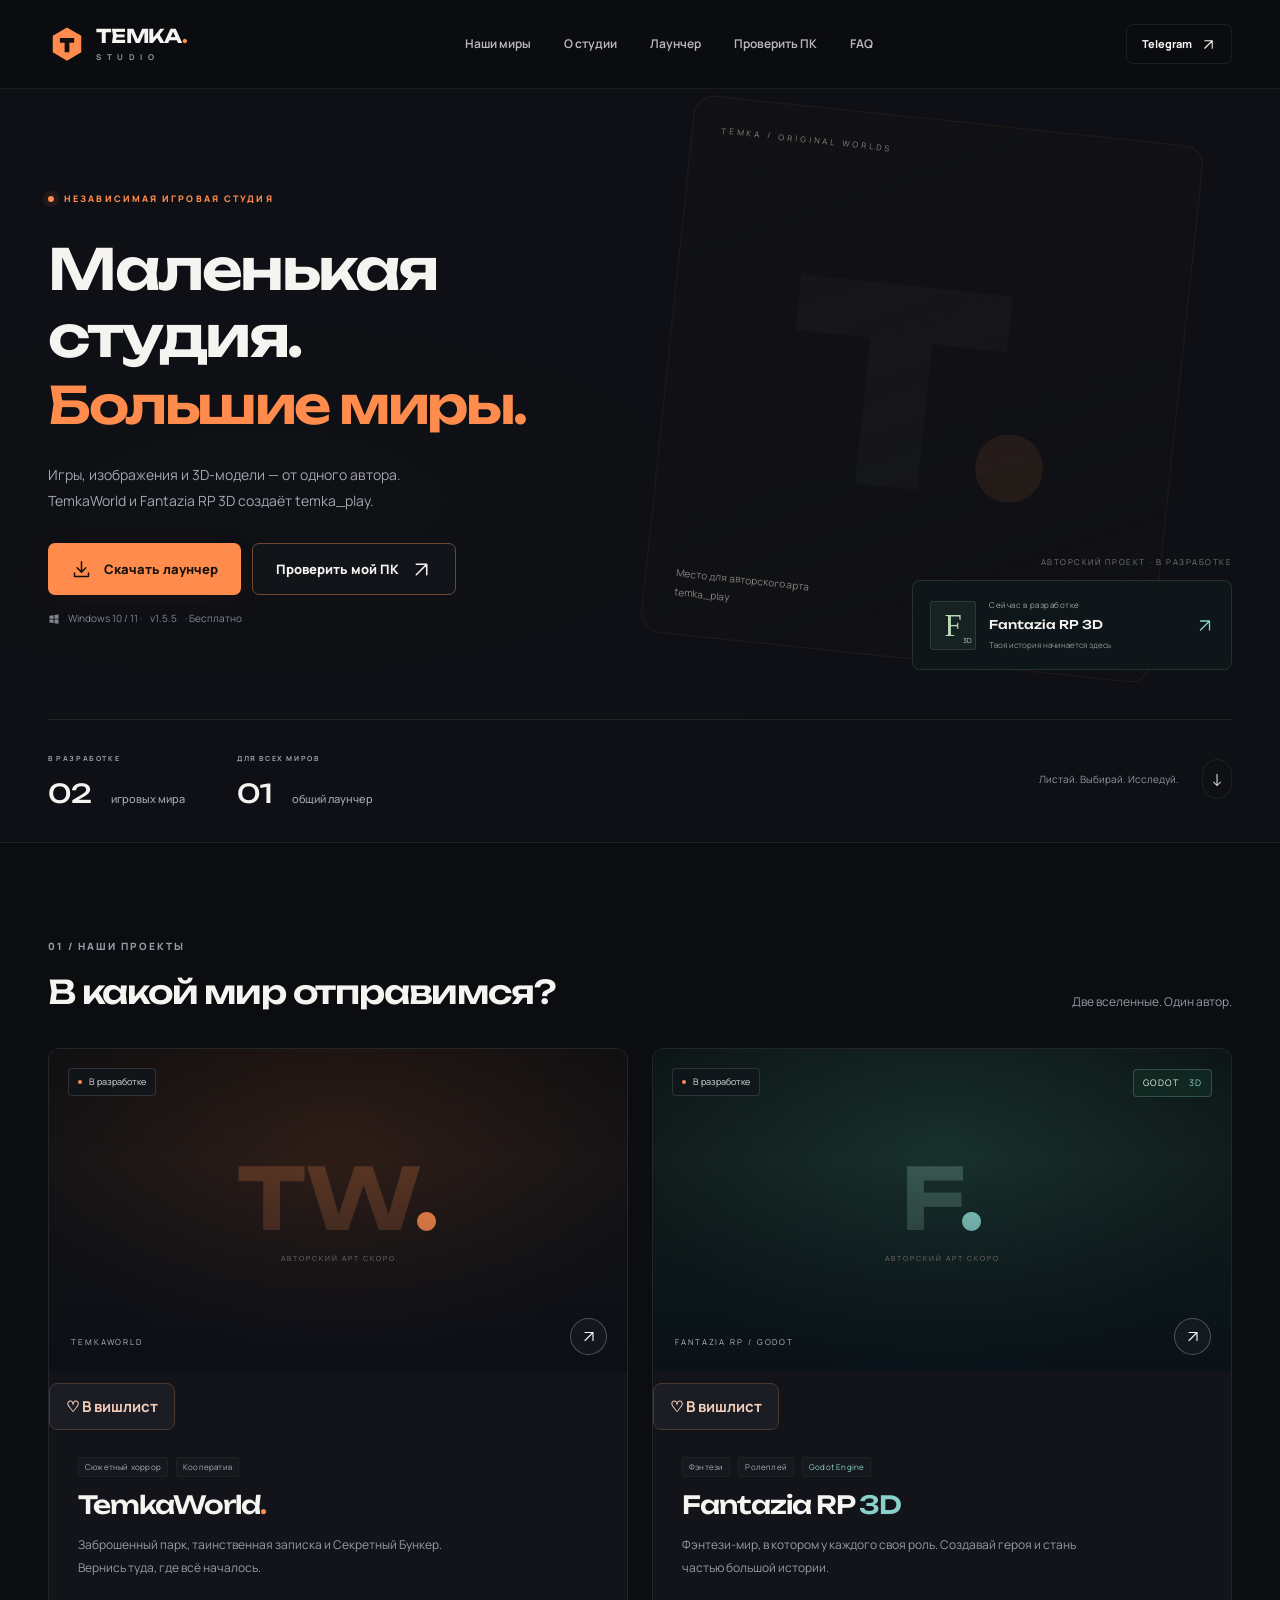
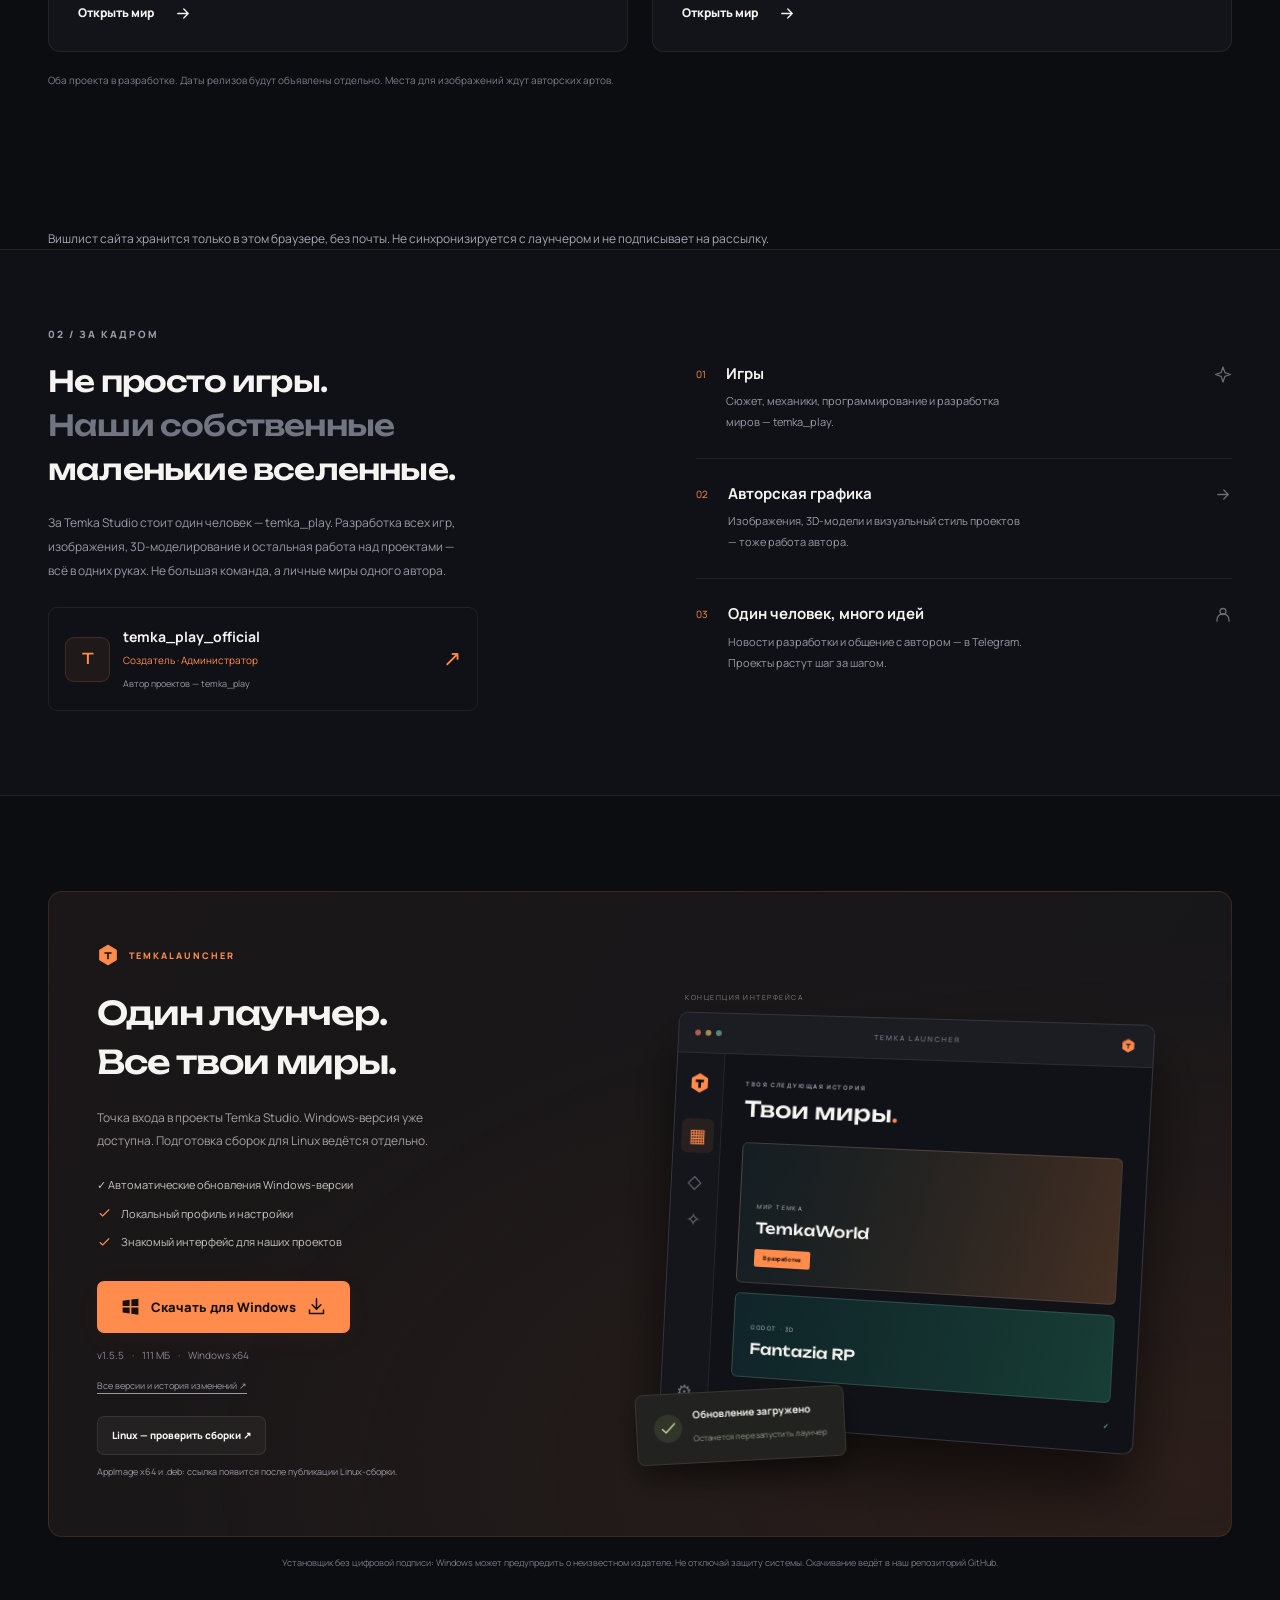
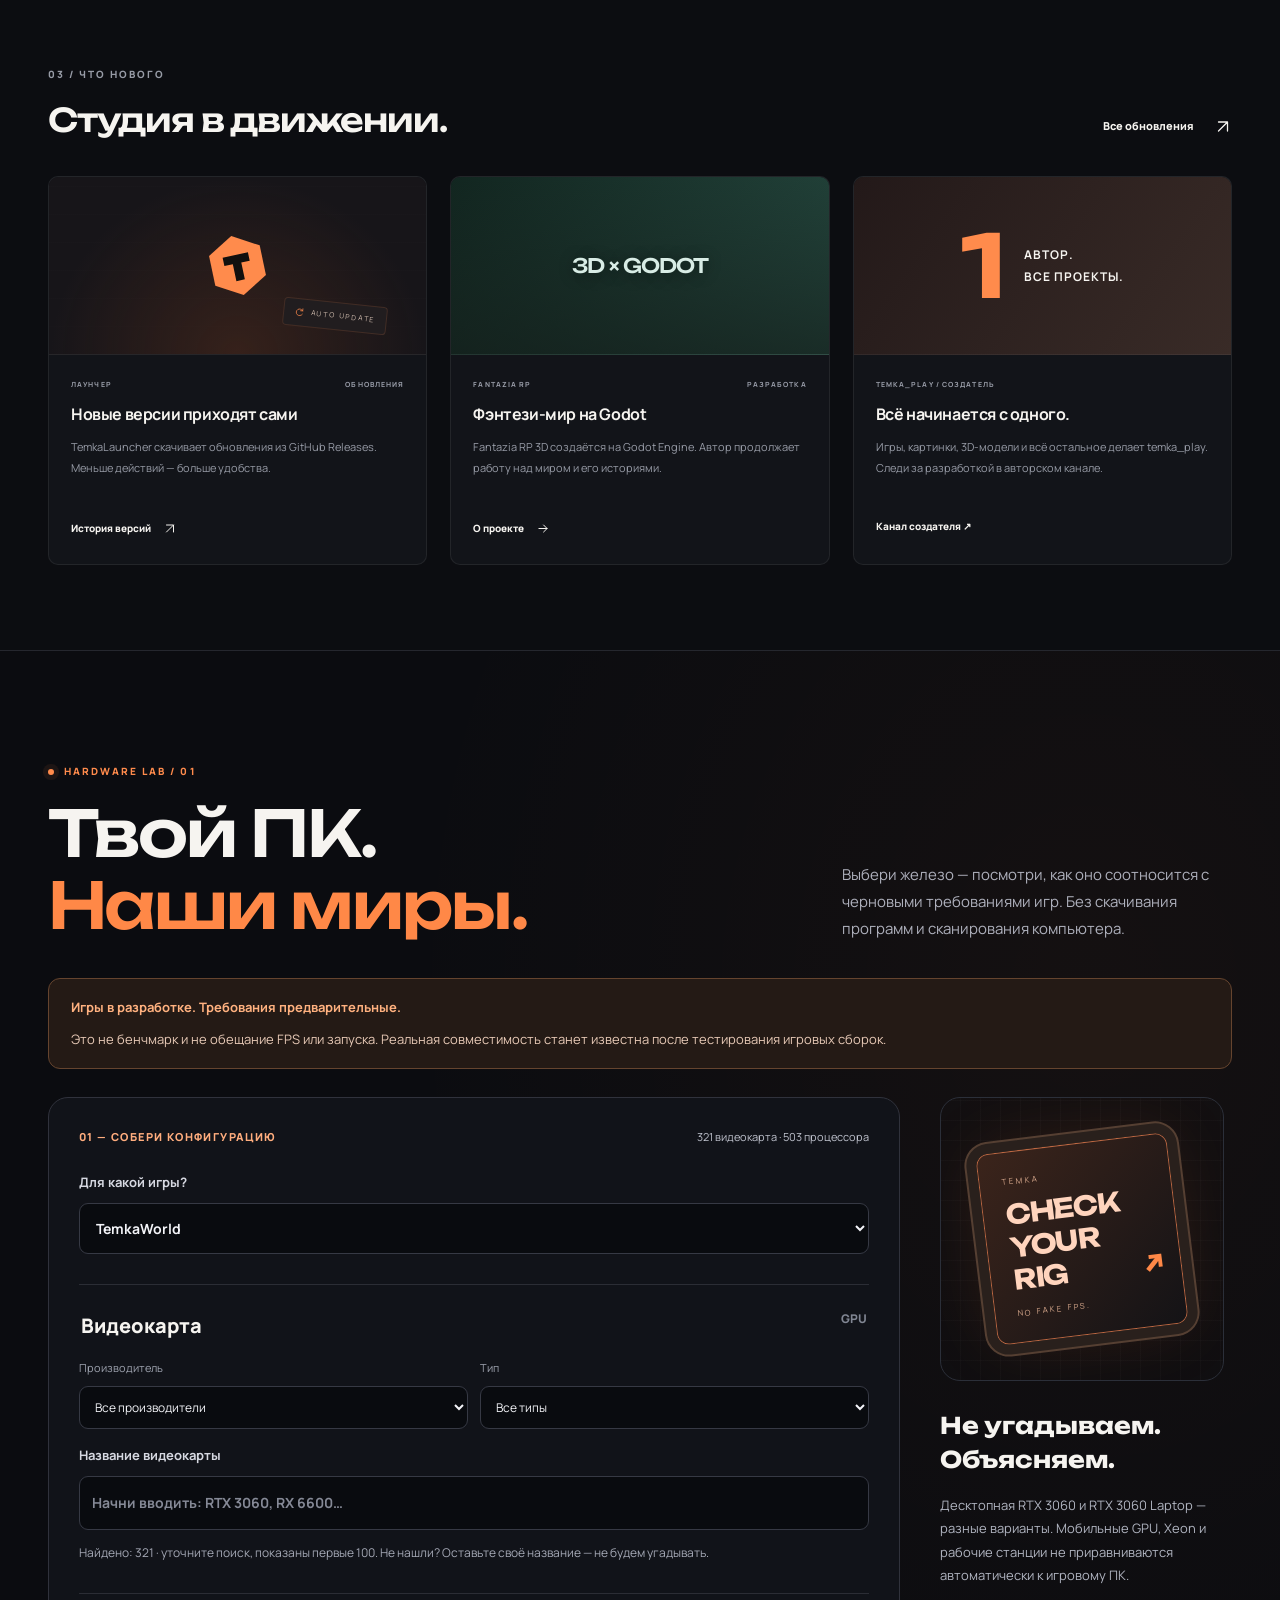
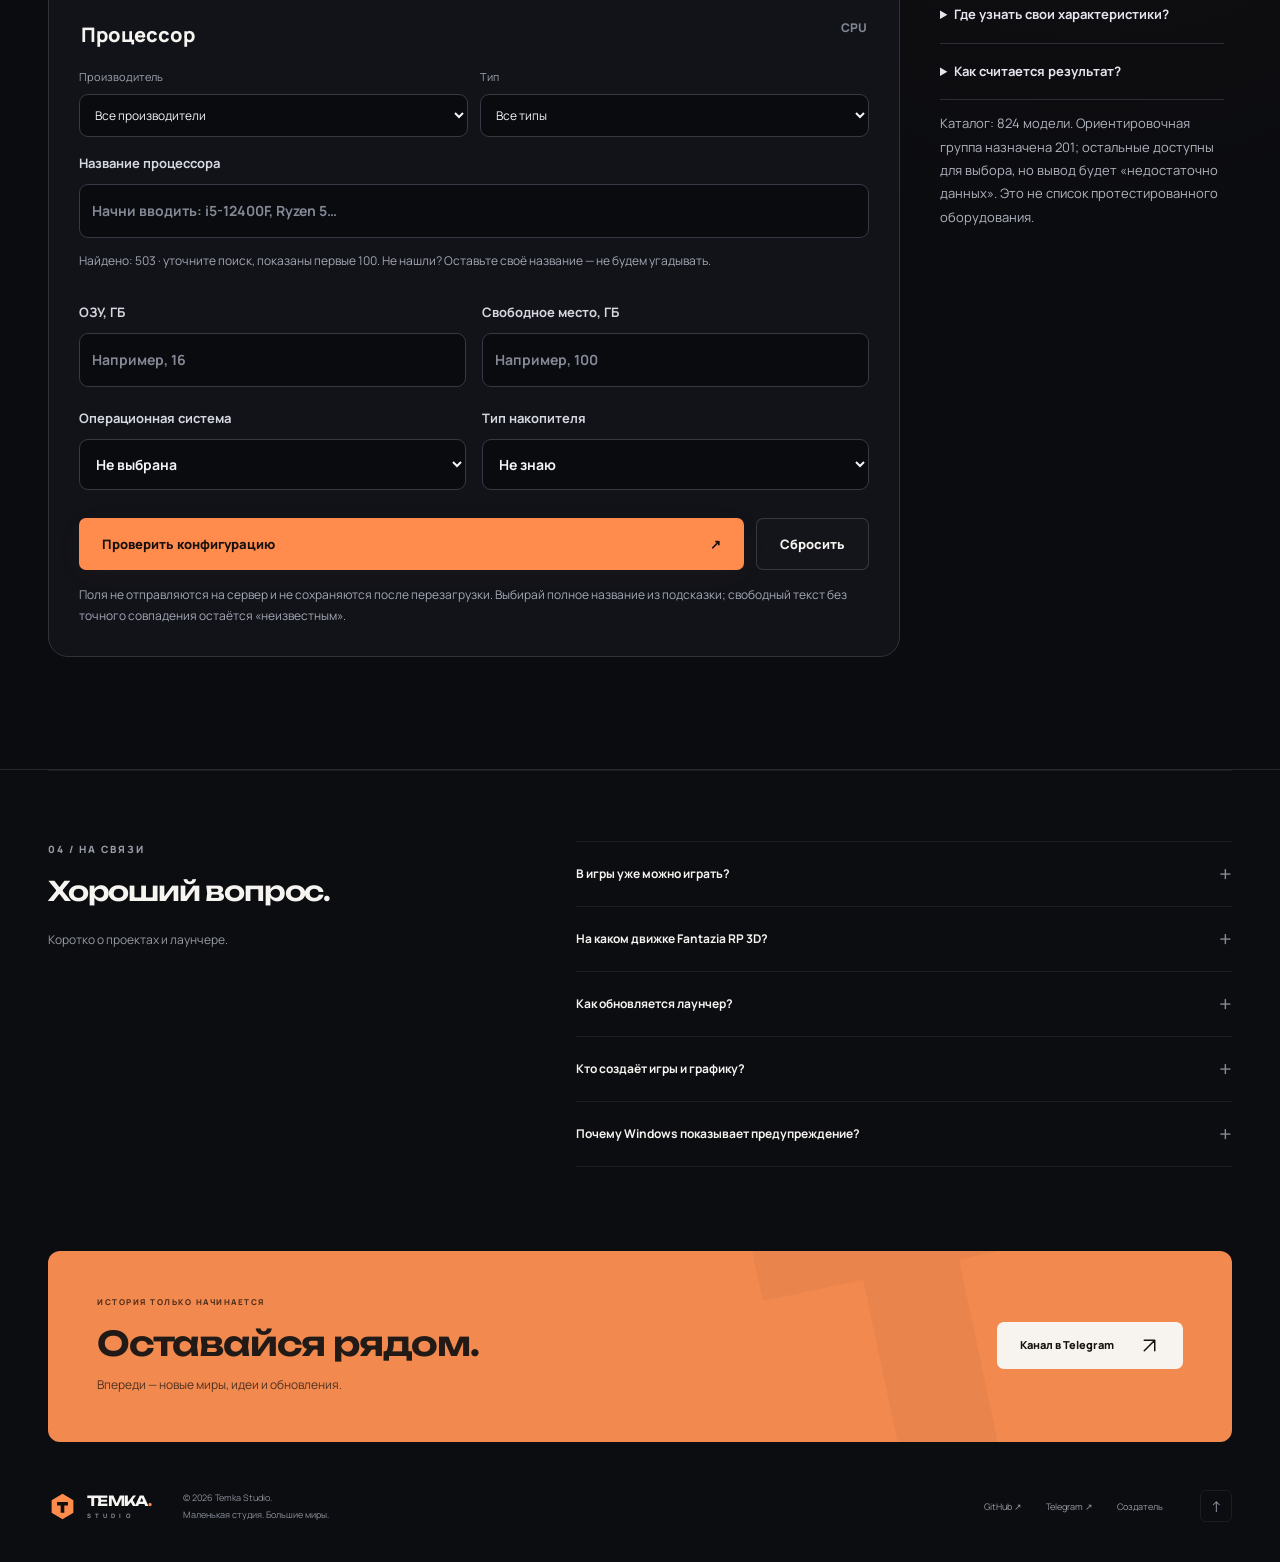
==== commit 525cb440: "Add files via upload" ====
--- a/index.html
+++ b/index.html
@@ -1,1230 +1,133 @@
 <!DOCTYPE html>
+
 <html lang="ru">
 <head>
-    <meta charset="UTF-8">
-    <meta name="viewport" content="width=device-width, initial-scale=1.0">
-    <title>TEMKA_PLAY OFFICIAL | Игровая Вселенная 3D</title>
-    <meta name="description" content="Официальный сайт Temkaworld и Fantazia RP. Скачать лаунчер, калькулятор FPS, интерактивная карта.">
-    <!-- Подключение шрифтов -->
-    <link href="https://fonts.googleapis.com/css2?family=Orbitron:wght@400;500;700;900&family=Inter:wght@300;400;500;600;700;900&family=Fira+Code:wght@400;700&display=swap" rel="stylesheet">
-    
-    <style>
-        /* ==========================================================================
-           1. CSS ПЕРЕМЕННЫЕ И СБРОС (RESET)
-           ========================================================================== */
-        *, *::before, *::after { margin: 0; padding: 0; box-sizing: border-box; }
-        
-        :root {
-            /* Палитра Cyberpunk / Neon */
-            --bg-deep: #030307;
-            --bg-panel: rgba(12, 12, 22, 0.75);
-            --bg-panel-hover: rgba(20, 20, 35, 0.85);
-            
-            --neon-blue: #00e5ff;
-            --neon-blue-glow: rgba(0, 229, 255, 0.5);
-            --neon-purple: #b537f2;
-            --neon-purple-glow: rgba(181, 55, 242, 0.5);
-            --neon-pink: #ff2a85;
-            --neon-pink-glow: rgba(255, 42, 133, 0.5);
-            --neon-green: #00ff66;
-            --neon-green-glow: rgba(0, 255, 102, 0.5);
-            --neon-orange: #ff6a00;
-            --neon-red: #ff003c;
-            
-            --text-main: #f0f0f5;
-            --text-muted: #8a8a9f;
-            --text-dark: #4a4a5f;
-            
-            --border-light: rgba(255, 255, 255, 0.1);
-            --border-glow: rgba(0, 229, 255, 0.3);
-            
-            --radius-sm: 6px;
-            --radius-md: 12px;
-            --radius-lg: 20px;
-            --radius-xl: 30px;
-            
-            --font-ui: 'Inter', sans-serif;
-            --font-head: 'Orbitron', sans-serif;
-            --font-code: 'Fira Code', monospace;
-            
-            --transition-fast: 0.2s cubic-bezier(0.4, 0, 0.2, 1);
-            --transition-smooth: 0.4s cubic-bezier(0.4, 0, 0.2, 1);
-        }
+<meta charset="utf-8"/>
+<meta content="width=device-width, initial-scale=1" name="viewport"/>
+<meta content="#0c0d11" name="theme-color"/>
+<meta content="Temka Studio — независимая игровая студия. TemkaWorld, Fantazia RP 3D на Godot и TemkaLauncher с автоматическими обновлениями." name="description"/>
+<meta content="website" property="og:type"/>
+<meta content="ru_RU" property="og:locale"/>
+<meta content="Temka Studio — маленькая студия, большие миры" property="og:title"/>
+<meta content="Знакомься с нашими игровыми мирами и скачивай TemkaLauncher для Windows." property="og:description"/>
 
-        html { scroll-behavior: smooth; font-size: 16px; }
-        body { font-family: var(--font-ui); background-color: var(--bg-deep); color: var(--text-main); overflow-x: hidden; line-height: 1.6; -webkit-font-smoothing: antialiased; }
-        
-        /* Стилизация скроллбара */
-        ::-webkit-scrollbar { width: 8px; }
-        ::-webkit-scrollbar-track { background: var(--bg-deep); }
-        ::-webkit-scrollbar-thumb { background: #1a1a2e; border: 1px solid var(--neon-purple-glow); border-radius: 4px; }
-        ::-webkit-scrollbar-thumb:hover { background: var(--neon-purple); }
-
-        /* ==========================================================================
-           2. ФОНОВЫЕ ЭФФЕКТЫ (CANVAS & GRID)
-           ========================================================================== */
-        #particleCanvas { position: fixed; top: 0; left: 0; width: 100vw; height: 100vh; z-index: -3; pointer-events: none; }
-        
-        .cyber-grid-bg {
-            position: fixed; top: 0; left: 0; width: 100vw; height: 100vh; z-index: -2; pointer-events: none;
-            background-image: 
-                linear-gradient(rgba(0, 229, 255, 0.04) 1px, transparent 1px),
-                linear-gradient(90deg, rgba(181, 55, 242, 0.04) 1px, transparent 1px);
-            background-size: 80px 80px;
-            transform: perspective(500px) rotateX(60deg) translateY(-100px) translateZ(-200px);
-            animation: gridMove 20s linear infinite;
-            opacity: 0.4;
-        }
-
-        @keyframes gridMove {
-            0% { background-position: 0 0; }
-            100% { background-position: 0 80px; }
-        }
-
-        .ambient-glow {
-            position: fixed; width: 600px; height: 600px; border-radius: 50%;
-            background: radial-gradient(circle, var(--neon-purple-glow) 0%, transparent 70%);
-            top: -200px; right: -200px; z-index: -1; filter: blur(80px); opacity: 0.3;
-        }
-        .ambient-glow-2 {
-            position: fixed; width: 800px; height: 800px; border-radius: 50%;
-            background: radial-gradient(circle, var(--neon-blue-glow) 0%, transparent 70%);
-            bottom: -300px; left: -200px; z-index: -1; filter: blur(100px); opacity: 0.2;
-        }
-
-        /* ==========================================================================
-           3. НАВИГАЦИЯ И БЕГУЩАЯ СТРОКА
-           ========================================================================== */
-        .ticker-wrap {
-            background: #020204; border-bottom: 1px solid var(--border-light);
-            padding: 5px 0; font-family: var(--font-code); font-size: 0.75rem;
-            color: var(--text-muted); overflow: hidden; white-space: nowrap; position: relative; z-index: 100;
-        }
-        .ticker-inner { display: inline-block; animation: tickerAnim 40s linear infinite; }
-        .ticker-item { display: inline-flex; align-items: center; gap: 10px; margin-right: 60px; }
-        .ticker-badge { background: rgba(0, 229, 255, 0.1); color: var(--neon-blue); padding: 2px 6px; border-radius: 3px; font-weight: 700; }
-        .ticker-badge.alert { background: rgba(255, 42, 133, 0.1); color: var(--neon-pink); }
-        @keyframes tickerAnim { 0% { transform: translateX(100%); } 100% { transform: translateX(-100%); } }
-
-        .navbar {
-            position: fixed; top: 29px; left: 0; width: 100%; z-index: 1000;
-            padding: 20px 0; transition: var(--transition-smooth);
-            backdrop-filter: blur(0px); border-bottom: 1px solid transparent;
-        }
-        .navbar.scrolled {
-            top: 0; background: rgba(3, 3, 7, 0.85); backdrop-filter: blur(15px);
-            padding: 12px 0; border-bottom: 1px solid var(--border-glow); box-shadow: 0 10px 40px rgba(0, 0, 0, 0.8);
-        }
-        .nav-container { max-width: 1600px; margin: 0 auto; padding: 0 40px; display: flex; justify-content: space-between; align-items: center; }
-        
-        .logo { font-family: var(--font-head); font-size: 1.6rem; font-weight: 900; text-decoration: none; display: flex; align-items: center; gap: 8px; letter-spacing: 2px; }
-        .logo span { background: linear-gradient(90deg, var(--neon-blue), var(--neon-purple)); -webkit-background-clip: text; -webkit-text-fill-color: transparent; }
-        
-        .nav-menu { display: flex; list-style: none; gap: 35px; }
-        .nav-menu a { color: var(--text-main); text-decoration: none; font-size: 0.85rem; font-weight: 600; text-transform: uppercase; letter-spacing: 1px; transition: var(--transition-fast); position: relative; padding: 5px 0; }
-        .nav-menu a::after { content: ''; position: absolute; bottom: 0; left: 0; width: 0%; height: 2px; background: var(--neon-blue); transition: var(--transition-fast); box-shadow: 0 0 10px var(--neon-blue); }
-        .nav-menu a:hover { color: var(--neon-blue); }
-        .nav-menu a:hover::after { width: 100%; }
-
-        .nav-actions { display: flex; align-items: center; gap: 20px; }
-        .btn-audio { background: transparent; border: 1px solid var(--border-light); color: var(--text-muted); width: 42px; height: 42px; border-radius: 50%; cursor: pointer; transition: var(--transition-fast); display: flex; align-items: center; justify-content: center; font-size: 1.1rem; }
-        .btn-audio:hover { border-color: var(--neon-green); color: var(--neon-green); box-shadow: 0 0 20px var(--neon-green-glow); }
-        
-        .btn-nav-dl { background: transparent; border: 1px solid var(--text-dark); color: var(--text-muted); padding: 10px 24px; border-radius: 30px; font-family: var(--font-head); font-size: 0.8rem; font-weight: 700; cursor: pointer; transition: var(--transition-fast); text-transform: uppercase; letter-spacing: 1px; }
-        .btn-nav-dl:hover { background: rgba(255,255,255,0.05); border-color: var(--neon-purple); color: #fff; box-shadow: 0 0 20px var(--neon-purple-glow); }
-
-        /* ==========================================================================
-           4. ГЛАВНЫЙ ЭКРАН (HERO)
-           ========================================================================== */
-        .hero { min-height: 100vh; display: flex; align-items: center; justify-content: center; padding: 100px 20px; position: relative; text-align: center; }
-        .hero-content { max-width: 1100px; z-index: 2; display: flex; flex-direction: column; align-items: center; }
-        
-        .status-pill { display: inline-flex; align-items: center; gap: 10px; background: rgba(181, 55, 242, 0.1); border: 1px solid rgba(181, 55, 242, 0.3); padding: 8px 24px; border-radius: 50px; color: var(--neon-purple); font-family: var(--font-head); font-size: 0.75rem; font-weight: 700; letter-spacing: 3px; margin-bottom: 35px; text-transform: uppercase; box-shadow: 0 0 20px rgba(181, 55, 242, 0.1); }
-        .status-pill .dot { width: 8px; height: 8px; background: var(--neon-green); border-radius: 50%; box-shadow: 0 0 10px var(--neon-green); animation: pulseDot 1.5s infinite; }
-        @keyframes pulseDot { 0%, 100% { opacity: 1; transform: scale(1); } 50% { opacity: 0.3; transform: scale(0.7); } }
-
-        .hero-h1 { font-family: var(--font-head); font-size: clamp(3rem, 7vw, 6.5rem); font-weight: 900; line-height: 1; margin-bottom: 25px; text-transform: uppercase; letter-spacing: -2px; }
-        .hero-h1 .line-1 { color: #fff; display: block; text-shadow: 0 0 30px rgba(255,255,255,0.2); }
-        .hero-h1 .line-2 { background: linear-gradient(135deg, var(--neon-blue), var(--neon-purple), var(--neon-pink)); -webkit-background-clip: text; -webkit-text-fill-color: transparent; display: block; padding-bottom: 10px; }
-        
-        .hero-p { font-size: clamp(1rem, 2vw, 1.2rem); color: var(--text-muted); max-width: 800px; margin: 0 auto 50px; line-height: 1.8; }
-        
-        .hero-btns { display: flex; gap: 25px; flex-wrap: wrap; justify-content: center; }
-        
-        .btn-mega { position: relative; display: inline-flex; align-items: center; justify-content: center; gap: 12px; padding: 20px 50px; border-radius: 50px; font-family: var(--font-head); font-size: 1rem; font-weight: 900; text-decoration: none; text-transform: uppercase; letter-spacing: 2px; border: none; cursor: pointer; transition: var(--transition-smooth); overflow: hidden; }
-        .btn-mega-play { background: linear-gradient(45deg, var(--neon-purple), var(--neon-pink)); color: #fff; box-shadow: 0 10px 30px var(--neon-purple-glow); }
-        .btn-mega-play::before { content: ''; position: absolute; top: 0; left: -100%; width: 50%; height: 100%; background: linear-gradient(90deg, transparent, rgba(255,255,255,0.4), transparent); transform: skewX(-25deg); transition: 0.5s; }
-        .btn-mega-play:hover { transform: translateY(-5px); box-shadow: 0 15px 40px var(--neon-pink-glow); }
-        .btn-mega-play:hover::before { left: 150%; }
-        
-        .btn-mega-dl { background: rgba(255, 255, 255, 0.03); color: var(--text-muted); border: 1px solid var(--text-dark); }
-        .btn-mega-dl:hover { background: rgba(255, 255, 255, 0.08); color: #fff; border-color: rgba(255, 255, 255, 0.3); transform: translateY(-5px); }
-
-        /* ==========================================================================
-           5. ВИДЖЕТ СЕРВЕРОВ
-           ========================================================================== */
-        .server-widget { max-width: 1400px; margin: -50px auto 100px; padding: 0 20px; position: relative; z-index: 10; }
-        .widget-grid { background: var(--bg-panel); backdrop-filter: blur(20px); border: 1px solid var(--border-light); border-radius: var(--radius-lg); padding: 35px 50px; display: grid; grid-template-columns: repeat(auto-fit, minmax(250px, 1fr)); gap: 30px; box-shadow: 0 20px 50px rgba(0,0,0,0.8); }
-        .w-item { display: flex; align-items: center; gap: 20px; }
-        .w-icon { width: 60px; height: 60px; border-radius: 16px; background: rgba(255,255,255,0.05); border: 1px solid var(--border-light); display: flex; align-items: center; justify-content: center; font-size: 1.8rem; }
-        .w-text h4 { font-family: var(--font-head); font-size: 0.7rem; color: var(--text-muted); text-transform: uppercase; letter-spacing: 2px; margin-bottom: 5px; }
-        .w-text p { font-family: var(--font-code); font-size: 1.4rem; font-weight: 700; color: #fff; }
-        .txt-online { color: var(--neon-green) !important; text-shadow: 0 0 10px var(--neon-green-glow); }
-        .txt-dev { color: var(--neon-orange) !important; }
-
-        /* ==========================================================================
-           6. ОБЩИЕ СТИЛИ СЕКЦИЙ
-           ========================================================================== */
-        section { padding: 120px 20px; max-width: 1600px; margin: 0 auto; }
-        .sec-head { text-align: center; max-width: 800px; margin: 0 auto 80px; }
-        .sec-tag { font-family: var(--font-head); font-size: 0.85rem; color: var(--neon-blue); text-transform: uppercase; letter-spacing: 4px; display: block; margin-bottom: 15px; font-weight: 700; }
-        .sec-title { font-family: var(--font-head); font-size: clamp(2.2rem, 4vw, 3.5rem); font-weight: 900; color: #fff; line-height: 1.2; margin-bottom: 20px; text-transform: uppercase; }
-        .sec-desc { color: var(--text-muted); font-size: 1.1rem; line-height: 1.7; }
-
-        /* ==========================================================================
-           7. ОПИСАНИЕ ИГР (КАРТОЧКИ)
-           ========================================================================== */
-        .games-grid { display: grid; grid-template-columns: repeat(auto-fit, minmax(500px, 1fr)); gap: 50px; }
-        @media(max-width: 768px) { .games-grid { grid-template-columns: 1fr; } }
-        
-        .game-card { background: var(--bg-panel); border: 1px solid var(--border-light); border-radius: var(--radius-xl); padding: 60px; position: relative; overflow: hidden; display: flex; flex-direction: column; justify-content: space-between; transition: var(--transition-smooth); backdrop-filter: blur(15px); }
-        .game-card::before { content: ''; position: absolute; top: 0; left: 0; width: 100%; height: 5px; transition: var(--transition-smooth); }
-        .gc-temka::before { background: linear-gradient(90deg, var(--neon-blue), var(--neon-purple)); }
-        .gc-fantazia::before { background: linear-gradient(90deg, var(--neon-purple), var(--neon-pink)); }
-        
-        .game-card:hover { transform: translateY(-10px); border-color: rgba(255,255,255,0.2); box-shadow: 0 30px 60px rgba(0,0,0,0.8); }
-        .gc-temka:hover { box-shadow: 0 30px 60px rgba(0, 229, 255, 0.15); }
-        .gc-fantazia:hover { box-shadow: 0 30px 60px rgba(255, 42, 133, 0.15); }
-
-        .gc-top { display: flex; justify-content: space-between; align-items: flex-start; margin-bottom: 40px; }
-        .gc-icon { font-size: 4.5rem; filter: drop-shadow(0 0 20px rgba(255,255,255,0.1)); }
-        .gc-badge { font-family: var(--font-head); font-size: 0.7rem; font-weight: 700; text-transform: uppercase; letter-spacing: 1px; padding: 6px 16px; border-radius: 20px; }
-        .gb-blue { background: rgba(0, 229, 255, 0.1); color: var(--neon-blue); border: 1px solid var(--neon-blue-glow); }
-        .gb-pink { background: rgba(255, 42, 133, 0.1); color: var(--neon-pink); border: 1px solid var(--neon-pink-glow); }
-
-        .gc-title { font-family: var(--font-head); font-size: 2.8rem; font-weight: 900; color: #fff; margin-bottom: 20px; line-height: 1.1; }
-        .gc-text { color: var(--text-muted); font-size: 1.05rem; line-height: 1.8; margin-bottom: 40px; }
-        
-        .gc-features { list-style: none; margin-bottom: 50px; }
-        .gc-features li { display: flex; align-items: center; gap: 15px; color: var(--text-main); font-size: 1rem; margin-bottom: 15px; }
-        .gc-features li span { color: var(--neon-green); font-size: 1.2rem; }
-
-        .gc-btn { width: 100%; padding: 20px; border-radius: 50px; font-family: var(--font-head); font-size: 0.9rem; font-weight: 900; text-align: center; text-decoration: none; text-transform: uppercase; letter-spacing: 2px; cursor: pointer; transition: var(--transition-fast); border: none; }
-        .btn-locked { background: rgba(255,255,255,0.05); color: var(--text-dark); border: 1px solid var(--border-light); }
-        .btn-locked:hover { background: rgba(255,255,255,0.1); color: var(--text-muted); }
-        .btn-active { background: linear-gradient(90deg, var(--neon-purple), var(--neon-pink)); color: #fff; box-shadow: 0 10px 25px var(--neon-pink-glow); }
-        .btn-active:hover { transform: scale(1.02); box-shadow: 0 15px 35px rgba(255, 42, 133, 0.6); }
-
-        /* ==========================================================================
-           8. ГИГАНТСКИЙ КАЛЬКУЛЯТОР ЖЕЛЕЗА (HARDWARE SCANNER)
-           ========================================================================== */
-        .hw-container { background: var(--bg-panel); border: 1px solid var(--border-light); border-radius: var(--radius-xl); padding: 60px; backdrop-filter: blur(20px); }
-        
-        .hw-official-grid { display: grid; grid-template-columns: 1fr 1fr; gap: 40px; margin-bottom: 80px; }
-        @media(max-width: 900px) { .hw-official-grid { grid-template-columns: 1fr; } }
-        
-        .hw-box { background: rgba(0,0,0,0.4); border: 1px solid rgba(255,255,255,0.05); border-radius: var(--radius-lg); padding: 40px; }
-        .hw-box-title { font-family: var(--font-head); font-size: 1.3rem; font-weight: 700; display: flex; align-items: center; gap: 15px; margin-bottom: 30px; }
-        .min-txt { color: var(--neon-orange); } .rec-txt { color: var(--neon-green); }
-        
-        .hw-list { list-style: none; }
-        .hw-list li { display: flex; justify-content: space-between; padding: 15px 0; border-bottom: 1px dashed rgba(255,255,255,0.05); font-size: 0.95rem; }
-        .hw-list li:last-child { border-bottom: none; }
-        .hw-list li span:first-child { color: var(--text-muted); font-family: var(--font-code); }
-        .hw-list li span:last-child { color: #fff; font-weight: 600; text-align: right; }
-
-        /* Интерактивный Калькулятор */
-        .calc-wrapper { background: linear-gradient(135deg, rgba(0, 229, 255, 0.05), rgba(181, 55, 242, 0.05)); border: 1px solid var(--border-glow); border-radius: var(--radius-lg); padding: 50px; position: relative; overflow: hidden; }
-        .calc-wrapper::after { content: ''; position: absolute; top: 0; right: 0; width: 300px; height: 100%; background: linear-gradient(90deg, transparent, rgba(255,255,255,0.02)); transform: skewX(-45deg); pointer-events: none; }
-        
-        .calc-head { text-align: center; margin-bottom: 40px; }
-        .calc-head h3 { font-family: var(--font-head); font-size: 1.8rem; font-weight: 900; color: #fff; margin-bottom: 10px; }
-        .calc-head p { color: var(--text-muted); font-size: 1rem; }
-
-        .calc-form { display: grid; grid-template-columns: repeat(auto-fit, minmax(300px, 1fr)); gap: 30px; margin-bottom: 40px; position: relative; z-index: 2; }
-        .form-group { display: flex; flex-direction: column; gap: 10px; }
-        .form-group label { font-family: var(--font-head); font-size: 0.8rem; font-weight: 700; color: var(--neon-blue); text-transform: uppercase; letter-spacing: 1px; }
-        
-        /* Стилизация Select */
-        .form-group select { width: 100%; background: #07070b; border: 1px solid rgba(255,255,255,0.2); color: #fff; padding: 16px 20px; border-radius: var(--radius-sm); font-family: var(--font-ui); font-size: 0.95rem; outline: none; cursor: pointer; transition: var(--transition-fast); appearance: none; background-image: url("data:image/svg+xml;charset=US-ASCII,%3Csvg%20xmlns%3D%22http%3A%2F%2Fwww.w3.org%2F2000%2Fsvg%22%20width%3D%22292.4%22%20height%3D%22292.4%22%3E%3Cpath%20fill%3D%22%23FFFFFF%22%20d%3D%22M287%2069.4a17.6%2017.6%200%200%200-13-5.4H18.4c-5%200-9.3%201.8-12.9%205.4A17.6%2017.6%200%200%200%200%2082.2c0%205%201.8%209.3%205.4%2012.9l128%20127.9c3.6%203.6%207.8%205.4%2012.8%205.4s9.2-1.8%2012.8-5.4L287%2095c3.5-3.5%205.4-7.8%205.4-12.8%200-5-1.9-9.2-5.5-12.8z%22%2F%3E%3C%2Fsvg%3E"); background-repeat: no-repeat; background-position: right 20px top 50%; background-size: 12px auto; }
-        .form-group select:focus { border-color: var(--neon-blue); box-shadow: 0 0 20px var(--neon-blue-glow); }
-        .form-group optgroup { background: #11111a; color: var(--neon-purple); font-weight: 700; font-style: normal; padding: 10px; }
-        .form-group option { background: #07070b; color: #fff; padding: 10px; font-weight: 400; }
-
-        .btn-calc-run { display: block; width: 100%; max-width: 400px; margin: 0 auto; background: linear-gradient(90deg, var(--neon-blue), var(--neon-purple)); color: #fff; border: none; padding: 20px; border-radius: 50px; font-family: var(--font-head); font-size: 1rem; font-weight: 900; text-transform: uppercase; letter-spacing: 2px; cursor: pointer; transition: var(--transition-smooth); box-shadow: 0 10px 30px var(--neon-blue-glow); position: relative; z-index: 2; }
-        .btn-calc-run:hover { transform: translateY(-3px) scale(1.02); box-shadow: 0 15px 40px var(--neon-purple-glow); }
-
-        /* Вывод результатов */
-        .calc-result-box { margin-top: 40px; background: rgba(0,0,0,0.6); border: 1px solid var(--border-light); border-radius: var(--radius-md); padding: 40px; display: none; position: relative; z-index: 2; animation: fadeIn 0.5s ease; }
-        @keyframes fadeIn { from{opacity:0; transform:translateY(20px);} to{opacity:1; transform:translateY(0);} }
-        
-        .res-head { display: flex; justify-content: space-between; align-items: center; margin-bottom: 30px; padding-bottom: 15px; border-bottom: 1px solid rgba(255,255,255,0.1); }
-        .res-head h4 { font-family: var(--font-head); font-size: 1.2rem; color: #fff; }
-        .res-badge { padding: 6px 16px; border-radius: 20px; font-family: var(--font-head); font-size: 0.8rem; font-weight: 900; text-transform: uppercase; letter-spacing: 1px; }
-        
-        .res-grid { display: grid; grid-template-columns: 1fr 1fr; gap: 30px; margin-bottom: 30px; }
-        @media(max-width: 600px) { .res-grid { grid-template-columns: 1fr; } }
-        .res-item { background: rgba(255,255,255,0.03); border: 1px solid rgba(255,255,255,0.05); border-radius: var(--radius-sm); padding: 25px; text-align: center; }
-        .res-item span { display: block; font-size: 0.85rem; color: var(--text-muted); text-transform: uppercase; letter-spacing: 1px; margin-bottom: 10px; font-family: var(--font-code); }
-        .res-item strong { font-family: var(--font-head); font-size: 2.5rem; font-weight: 900; }
-        .val-fan { color: var(--neon-pink); text-shadow: 0 0 20px var(--neon-pink-glow); }
-        .val-tem { color: var(--neon-blue); text-shadow: 0 0 20px var(--neon-blue-glow); }
-
-        .res-note { background: rgba(255,255,255,0.02); border-left: 4px solid var(--neon-blue); padding: 20px; font-size: 0.95rem; color: #ddd; line-height: 1.6; border-radius: 0 var(--radius-sm) var(--radius-sm) 0; }
-
-        /* ==========================================================================
-           9. ИНТЕРАКТИВНАЯ КАРТА (TEMKAWORLD)
-           ========================================================================== */
-        .map-wrapper { background: var(--bg-panel); border: 1px solid var(--border-light); border-radius: var(--radius-xl); display: grid; grid-template-columns: 350px 1fr; overflow: hidden; }
-        @media(max-width: 1000px) { .map-wrapper { grid-template-columns: 1fr; } }
-        
-        .map-sidebar { background: rgba(0,0,0,0.5); padding: 30px; border-right: 1px solid var(--border-light); display: flex; flex-direction: column; gap: 15px; }
-        .sector-btn { background: transparent; border: 1px solid rgba(255,255,255,0.1); padding: 20px; border-radius: var(--radius-sm); color: var(--text-muted); font-family: var(--font-ui); font-size: 0.95rem; font-weight: 600; text-align: left; cursor: pointer; transition: var(--transition-fast); display: flex; justify-content: space-between; align-items: center; }
-        .sector-btn:hover { background: rgba(255,255,255,0.05); color: #fff; }
-        .sector-btn.active { background: rgba(0, 229, 255, 0.1); border-color: var(--neon-blue); color: #fff; box-shadow: inset 4px 0 0 var(--neon-blue); }
-        
-        .map-content { padding: 60px; position: relative; display: flex; align-items: center; justify-content: center; background: radial-gradient(circle at center, rgba(20,20,30,1) 0%, rgba(5,5,10,1) 100%); }
-        .sector-info { text-align: center; max-width: 600px; animation: fadeIn 0.4s ease; display: none; }
-        .sector-info.active { display: block; }
-        .sec-icon { font-size: 5rem; margin-bottom: 20px; filter: drop-shadow(0 0 20px rgba(255,255,255,0.2)); }
-        .sec-info-title { font-family: var(--font-head); font-size: 2rem; color: var(--neon-blue); margin-bottom: 20px; }
-        .sec-info-desc { color: var(--text-muted); font-size: 1.1rem; line-height: 1.8; }
-
-        /* ==========================================================================
-           10. ЛАВКА СЕРЁГИ (МАГАЗИН СКИНОВ)
-           ========================================================================== */
-        .shop-grid { display: grid; grid-template-columns: repeat(auto-fill, minmax(280px, 1fr)); gap: 30px; }
-        .skin-card { background: rgba(10,10,15,0.8); border: 1px solid var(--border-light); border-radius: var(--radius-lg); padding: 40px 30px; text-align: center; position: relative; transition: var(--transition-smooth); overflow: hidden; }
-        .skin-card::before { content: ''; position: absolute; top: -50%; left: -50%; width: 200%; height: 200%; background: conic-gradient(transparent, rgba(255,255,255,0.1), transparent 30%); animation: rotateGlow 4s linear infinite; opacity: 0; transition: 0.3s; pointer-events: none; }
-        @keyframes rotateGlow { 100% { transform: rotate(360deg); } }
-        .skin-card:hover { transform: translateY(-10px); border-color: var(--text-muted); box-shadow: 0 20px 40px rgba(0,0,0,0.5); }
-        .skin-card:hover::before { opacity: 1; }
-        
-        .rarity-tag { position: absolute; top: 15px; right: 15px; font-family: var(--font-code); font-size: 0.7rem; font-weight: 700; padding: 4px 12px; border-radius: 4px; text-transform: uppercase; }
-        .r-mythic { background: rgba(255, 42, 133, 0.15); color: var(--neon-pink); border: 1px solid var(--neon-pink); }
-        .r-legendary { background: rgba(255, 106, 0, 0.15); color: var(--neon-orange); border: 1px solid var(--neon-orange); }
-        .r-epic { background: rgba(181, 55, 242, 0.15); color: var(--neon-purple); border: 1px solid var(--neon-purple); }
-        
-        .skin-emoji { font-size: 5rem; margin: 30px 0; display: block; filter: drop-shadow(0 10px 10px rgba(0,0,0,0.5)); }
-        .skin-title { font-family: var(--font-head); font-size: 1.2rem; font-weight: 700; color: #fff; margin-bottom: 10px; }
-        .skin-price { font-family: var(--font-code); color: var(--neon-green); font-size: 1.1rem; font-weight: 700; }
-
-        /* ==========================================================================
-           11. ДОРОЖНАЯ КАРТА (ROADMAP)
-           ========================================================================== */
-        .roadmap-grid { display: grid; grid-template-columns: repeat(auto-fit, minmax(280px, 1fr)); gap: 30px; }
-        .rm-card { background: var(--bg-panel); border: 1px solid var(--border-light); border-radius: var(--radius-lg); padding: 40px; position: relative; }
-        .rm-card::before { content: ''; position: absolute; left: 0; top: 0; width: 4px; height: 100%; border-radius: 4px 0 0 4px; }
-        .rm-done::before { background: var(--neon-green); box-shadow: 0 0 15px var(--neon-green); }
-        .rm-prog::before { background: var(--neon-orange); box-shadow: 0 0 15px var(--neon-orange); }
-        .rm-plan::before { background: var(--neon-blue); box-shadow: 0 0 15px var(--neon-blue); }
-        
-        .rm-status { font-family: var(--font-code); font-size: 0.75rem; font-weight: 700; text-transform: uppercase; margin-bottom: 20px; display: inline-block; }
-        .rm-done .rm-status { color: var(--neon-green); }
-        .rm-prog .rm-status { color: var(--neon-orange); }
-        .rm-plan .rm-status { color: var(--neon-blue); }
-        
-        .rm-title { font-family: var(--font-head); font-size: 1.3rem; font-weight: 700; color: #fff; margin-bottom: 15px; }
-        .rm-desc { color: var(--text-muted); font-size: 0.95rem; line-height: 1.7; }
-
-        /* ==========================================================================
-           12. ТЕРМИНАЛ ПАТЧНОУТОВ (НОВАЯ ФИЧА ДЛЯ ДЛИНЫ)
-           ========================================================================== */
-        .terminal-wrapper { max-width: 1000px; margin: 0 auto; background: #050508; border: 1px solid #333; border-radius: 10px; overflow: hidden; box-shadow: 0 20px 50px rgba(0,0,0,0.8); }
-        .term-header { background: #1a1a2e; padding: 10px 20px; display: flex; gap: 8px; align-items: center; border-bottom: 1px solid #333; }
-        .term-dot { width: 12px; height: 12px; border-radius: 50%; }
-        .dot-r { background: #ff5f56; } .dot-y { background: #ffbd2e; } .dot-g { background: #27c93f; }
-        .term-title { margin-left: 15px; color: #888; font-family: var(--font-ui); font-size: 0.85rem; }
-        .term-body { padding: 30px; font-family: var(--font-code); font-size: 0.9rem; color: #00ff66; height: 300px; overflow-y: auto; line-height: 1.6; }
-        .term-body p { margin-bottom: 10px; }
-        .term-body .sys { color: #00d4ff; }
-        .term-body .err { color: #ff2d95; }
-        .term-body .warn { color: #ff6a00; }
-
-        /* ==========================================================================
-           13. FAQ АККОРДЕОН
-           ========================================================================== */
-        .faq-wrap { max-width: 900px; margin: 0 auto; }
-        .faq-item { background: var(--bg-panel); border: 1px solid var(--border-light); border-radius: var(--radius-md); margin-bottom: 15px; transition: var(--transition-fast); }
-        .faq-head { padding: 25px 30px; font-family: var(--font-ui); font-size: 1.1rem; font-weight: 600; color: #fff; cursor: pointer; display: flex; justify-content: space-between; align-items: center; }
-        .faq-head span { font-family: var(--font-code); color: var(--neon-blue); transition: 0.3s; }
-        .faq-item.active { border-color: var(--neon-blue); box-shadow: 0 0 20px rgba(0, 229, 255, 0.1); }
-        .faq-item.active .faq-head span { transform: rotate(45deg); color: var(--neon-pink); }
-        .faq-body { padding: 0 30px 25px; color: var(--text-muted); font-size: 1rem; line-height: 1.8; display: none; }
-
-        /* ==========================================================================
-           14. МОДАЛЬНОЕ ОКНО ЛАУНЧЕРА
-           ========================================================================== */
-        .modal-bg { position: fixed; top: 0; left: 0; width: 100vw; height: 100vh; background: rgba(0,0,0,0.9); backdrop-filter: blur(20px); z-index: 3000; display: flex; align-items: center; justify-content: center; opacity: 0; visibility: hidden; transition: var(--transition-smooth); padding: 20px; }
-        .modal-bg.open { opacity: 1; visibility: visible; }
-        .modal-box { background: var(--bg-panel); border: 1px solid var(--neon-purple); border-radius: var(--radius-xl); padding: 60px; max-width: 600px; width: 100%; text-align: center; position: relative; transform: translateY(30px); transition: var(--transition-smooth); box-shadow: 0 0 80px var(--neon-purple-glow); }
-        .modal-bg.open .modal-box { transform: translateY(0); }
-        .modal-close { position: absolute; top: 25px; right: 25px; background: transparent; border: none; color: var(--text-muted); font-size: 1.8rem; cursor: pointer; transition: 0.2s; }
-        .modal-close:hover { color: #fff; transform: scale(1.1); }
-        
-        .m-icon { font-size: 5rem; margin-bottom: 20px; display: block; animation: float 3s ease-in-out infinite; }
-        @keyframes float { 0%,100%{transform:translateY(0);} 50%{transform:translateY(-15px);} }
-        .m-title { font-family: var(--font-head); font-size: 2rem; color: #fff; margin-bottom: 15px; }
-        .m-title span { color: var(--neon-purple); }
-        .m-desc { color: var(--text-muted); font-size: 1.05rem; line-height: 1.7; margin-bottom: 35px; }
-        .m-progress { width: 100%; height: 8px; background: rgba(255,255,255,0.1); border-radius: 4px; overflow: hidden; margin-bottom: 15px; }
-        .m-bar { height: 100%; width: 85%; background: linear-gradient(90deg, var(--neon-blue), var(--neon-purple)); box-shadow: 0 0 10px var(--neon-purple); }
-        .m-stat { font-family: var(--font-code); font-size: 0.85rem; color: var(--neon-blue); margin-bottom: 40px; display: block; }
-
-        /* ==========================================================================
-           15. ФУТЕР
-           ========================================================================== */
-        footer { border-top: 1px solid rgba(255,255,255,0.05); padding: 80px 20px 40px; background: #010103; text-align: center; position: relative; z-index: 10; }
-        .f-logo { font-family: var(--font-head); font-size: 2rem; font-weight: 900; background: linear-gradient(90deg, var(--neon-blue), var(--neon-purple)); -webkit-background-clip: text; -webkit-text-fill-color: transparent; margin-bottom: 20px; display: inline-block; }
-        .f-desc { color: var(--text-dark); font-size: 0.95rem; max-width: 600px; margin: 0 auto 40px; line-height: 1.6; }
-        .f-copy { border-top: 1px solid rgba(255,255,255,0.05); padding-top: 30px; color: var(--text-dark); font-family: var(--font-code); font-size: 0.8rem; }
-    </style>
+<title>Temka Studio — маленькая студия, большие миры</title>
+<link href="assets/favicon.svg" rel="icon" type="image/svg+xml"/>
+<link as="font" crossorigin="" href="assets/fonts/unbounded.woff2" rel="preload" type="font/woff2"/>
+<link href="styles.css" rel="stylesheet"/><link href="hardware.css" rel="stylesheet"/>
+<script defer="" src="site-config.js"></script>
+<script defer="" src="app.js"></script><script defer src="hardware-data.js"></script><script defer src="hardware-check.js"></script>
 </head>
 <body>
+<a class="skip" href="#main">Перейти к содержимому</a>
+<svg aria-hidden="true" class="svg-library" xmlns="http://www.w3.org/2000/svg">
+<symbol id="i-logo" viewbox="0 0 32 32"><path d="M16 2 28 9v14L16 30 4 23V9z" fill="currentColor"></path><path d="M10 11h12v4h-4v8h-4v-8h-4z" fill="#12100e"></path></symbol>
+<symbol id="i-arrow" viewbox="0 0 24 24"><path d="M5 12h14m-6-6 6 6-6 6"></path></symbol>
+<symbol id="i-up-right" viewbox="0 0 24 24"><path d="M6 18 18 6M6 6h12v12"></path></symbol>
+<symbol id="i-download" viewbox="0 0 24 24"><path d="M12 3v12m-5-5 5 5 5-5M4 16v4h16v-4"></path></symbol>
+<symbol id="i-refresh" viewbox="0 0 24 24"><path d="M20 8a8 8 0 1 0 0 8M20 3v5h-5"></path></symbol>
+<symbol id="i-spark" viewbox="0 0 24 24"><path d="m12 2 2.5 7.5L22 12l-7.5 2.5L12 22l-2.5-7.5L2 12l7.5-2.5z"></path></symbol>
+<symbol id="i-close" viewbox="0 0 24 24"><path d="m6 6 12 12M6 18 18 6"></path></symbol>
+<symbol id="i-check" viewbox="0 0 24 24"><path d="m5 12 4 4 10-10"></path></symbol>
+<symbol id="i-image" viewbox="0 0 24 24"><rect height="18" rx="4" width="18" x="3" y="3"></rect><path d="m3 17 6-6 4 4 3-3 5 5"></path><circle cx="15" cy="8" r="1"></circle></symbol>
+<symbol id="i-user" viewbox="0 0 24 24"><circle cx="12" cy="8" r="4"></circle><path d="M4 21v-2a8 8 0 0 1 16 0v2"></path></symbol>
+<symbol id="i-windows" viewbox="0 0 24 24"><path d="M3 5.5 11 4.4v7H3zm10-1.4 8-1.1v8.4h-8zM3 13h8v7L3 18.8zm10 0h8v8.5l-8-1.2z" fill="currentColor" stroke="none"></path></symbol>
+<symbol id="i-github" viewbox="0 0 24 24"><path d="M8 21v-3c-4 1-4-2-5-2m14 5v-4c0-1-.5-2-1-2 3-.4 5-1.5 5-5a5 5 0 0 0-1-3c.3-1 0-3 0-3s-2 0-3 1a14 14 0 0 0-10 0C6 4 4 4 4 4s-.3 2 0 3a5 5 0 0 0-1 3c0 3.5 2 4.6 5 5-.5 0-1 1-1 2"></path></symbol>
+<symbol id="i-menu" viewbox="0 0 24 24"><path d="M4 7h16M4 12h16M4 17h16"></path></symbol>
+</svg>
+<header class="site-header">
+<div class="container header-inner">
+<a aria-label="Temka Studio — главная" class="brand" href="#home">
+<svg class="brand-mark"><use href="#i-logo"></use></svg>
+<span><strong>TEMKA<span class="orange">.</span></strong><small>STUDIO</small></span>
+</a>
+<nav aria-label="Основная навигация" class="desktop-nav">
+<a href="#games">Наши миры</a><a href="#studio">О студии</a><a href="#launcher">Лаунчер</a><a href="#check-pc">Проверить ПК</a><a href="#faq">FAQ</a>
+</nav>
+<div class="header-actions">
+<a class="header-social" href="https://t.me/temka_play_official1" rel="noopener noreferrer" target="_blank">Telegram <svg class="icon"><use href="#i-up-right"></use></svg></a>
+<button aria-controls="mobileNav" aria-expanded="false" aria-label="Открыть меню" class="menu-toggle icon-button" id="menuToggle"><svg class="icon"><use href="#i-menu"></use></svg></button>
+</div>
+</div>
+<nav aria-label="Мобильная навигация" class="mobile-nav" hidden="" id="mobileNav"><a href="#games">Наши миры</a><a href="#studio">О студии</a><a href="#launcher">Лаунчер</a><a href="#check-pc">Проверить ПК</a><a href="#faq">Вопросы и ответы</a></nav>
+</header>
+<main id="main">
+<section aria-labelledby="heroTitle" class="hero" id="home">
+<div aria-hidden="true" class="hero-author-art"><span class="art-slot-label">TEMKA / ORIGINAL WORLDS</span><strong>T<span>.</span></strong><span class="art-slot-note">Место для авторского арта<br/>temka_play</span></div>
+<div aria-hidden="true" class="hero-grid"></div>
+<div class="container hero-inner">
+<div class="hero-copy">
+<p class="eyebrow"><span class="live-dot"></span> Независимая игровая студия</p>
+<h1 id="heroTitle">Маленькая<br/>студия.<br/><span>Большие миры.</span></h1>
+<p class="hero-description">Игры, изображения и 3D-модели — от одного автора. TemkaWorld и Fantazia RP 3D создаёт temka_play.</p>
+<div class="hero-buttons"><a class="button primary" data-download="" href="https://github.com/ttt170689-afk/TEMKALAUCHER/releases/download/v1.5.5/TemkaLauncher-Setup-1.5.5-x64.exe"><svg class="icon"><use href="#i-download"></use></svg>Скачать лаунчер</a><a class="button ghost" href="#check-pc">Проверить мой ПК <svg class="icon"><use href="#i-up-right"></use></svg></a></div>
+<p class="download-caption"><svg class="icon"><use href="#i-windows"></use></svg> Windows 10 / 11 · <span data-version="">v1.5.5</span> · Бесплатно</p>
+</div>
+<div class="hero-feature">
+<span class="art-caption">АВТОРСКИЙ ПРОЕКТ · В РАЗРАБОТКЕ</span>
+<button class="feature-link" data-game="fantazia"><span class="feature-icon">F<span>3D</span></span><span><small>Сейчас в разработке</small><strong>Fantazia RP 3D</strong><em>Твоя история начинается здесь</em></span><svg class="icon"><use href="#i-up-right"></use></svg></button>
+</div>
+</div>
+<div class="hero-bottom container"><div><span class="mini-label">В РАЗРАБОТКЕ</span><strong>02 <span>игровых мира</span></strong></div><div><span class="mini-label">ДЛЯ ВСЕХ МИРОВ</span><strong>01 <span>общий лаунчер</span></strong></div><a class="explore-link" href="#games">Листай. Выбирай. Исследуй.<span>↓</span></a></div>
+</section>
+<section aria-labelledby="gamesTitle" class="section container" id="games">
+<div class="section-heading"><div><p class="eyebrow numbered">01 / НАШИ ПРОЕКТЫ</p><h2 id="gamesTitle">В какой мир отправимся?</h2></div><p>Две вселенные. Один автор.</p></div>
+<div class="games-grid">
+<article class="game-card" id="temkaworld">
+<button aria-label="Подробнее о TemkaWorld" class="game-image" data-game="temkaworld"><span class="game-placeholder temkaworld-placeholder"><strong>TW<i>.</i></strong><small>АВТОРСКИЙ АРТ СКОРО</small></span><span class="status-pill"><span></span>В разработке</span><span class="image-corner">TEMKAWORLD</span><span class="round-arrow"><svg class="icon"><use href="#i-up-right"></use></svg></span></button><button class="wishlist-button" data-wishlist="temkaworld" aria-pressed="false">♡ В вишлист</button>
+<div class="game-body"><div class="game-tags"><span>Сюжетный хоррор</span><span>Кооператив</span></div><h3>TemkaWorld<span class="orange">.</span></h3><p>Заброшенный парк, таинственная записка и Секретный Бункер. Вернись туда, где всё началось.</p><button class="text-link" data-game="temkaworld">Открыть мир <svg class="icon"><use href="#i-arrow"></use></svg></button></div>
+</article>
+<article class="game-card" id="fantazia">
+<button aria-label="Подробнее о Fantazia RP 3D" class="game-image fantasy-card" data-game="fantazia"><span class="game-placeholder fantazia-placeholder"><strong>F<i>.</i></strong><small>АВТОРСКИЙ АРТ СКОРО</small></span><span class="status-pill"><span></span>В разработке</span><span class="godot-chip">GODOT <span>3D</span></span><span class="image-corner">FANTAZIA RP / GODOT</span><span class="round-arrow"><svg class="icon"><use href="#i-up-right"></use></svg></span></button><button class="wishlist-button" data-wishlist="fantazia" aria-pressed="false">♡ В вишлист</button>
+<div class="game-body"><div class="game-tags"><span>Фэнтези</span><span>Ролеплей</span><span class="teal">Godot Engine</span></div><h3>Fantazia RP <span class="teal">3D</span></h3><p>Фэнтези-мир, в котором у каждого своя роль. Создавай героя и стань частью большой истории.</p><button class="text-link" data-game="fantazia">Открыть мир <svg class="icon"><use href="#i-arrow"></use></svg></button></div>
+</article>
+</div>
+<p class="section-note">Оба проекта в разработке. Даты релизов будут объявлены отдельно. Места для изображений ждут авторских артов.</p>
+</section>
+<div class="container"><p id="wishlistStatus" class="wishlist-status" role="status" aria-live="polite"></p><p class="pc-help">Вишлист сайта хранится только в этом браузере, без почты. Не синхронизируется с лаунчером и не подписывает на рассылку.</p></div><section aria-labelledby="studioTitle" class="studio-section" id="studio"><div class="container studio-grid">
+<div><p class="eyebrow numbered">02 / ЗА КАДРОМ</p><h2 id="studioTitle">Не просто игры.<br/><span class="muted">Наши собственные</span><br/>маленькие вселенные.</h2><p class="studio-intro">За Temka Studio стоит один человек — temka_play. Разработка всех игр, изображения, 3D-моделирование и остальная работа над проектами — всё в одних руках. Не большая команда, а личные миры одного автора.</p><div class="creator-card" id="creator"><span class="creator-monogram">T</span><div><strong>temka_play_official</strong><p>Создатель · Администратор</p><small>Автор проектов — temka_play</small></div><a aria-label="Канал создателя в Telegram" href="https://t.me/temka_play_official1" rel="noopener noreferrer" target="_blank">↗</a></div></div>
+<div class="values"><div class="value"><span class="value-number">01</span><div><h3>Игры</h3><p>Сюжет, механики, программирование и разработка миров — temka_play.</p></div><svg class="icon"><use href="#i-spark"></use></svg></div><div class="value"><span class="value-number">02</span><div><h3>Авторская графика</h3><p>Изображения, 3D-модели и визуальный стиль проектов — тоже работа автора.</p></div><svg class="icon"><use href="#i-arrow"></use></svg></div><div class="value"><span class="value-number">03</span><div><h3>Один человек, много идей</h3><p>Новости разработки и общение с автором — в Telegram. Проекты растут шаг за шагом.</p></div><svg class="icon"><use href="#i-user"></use></svg></div></div>
+</div></section>
+<section aria-labelledby="launcherTitle" class="section container" id="launcher">
+<div class="launcher-panel">
+<div class="launcher-copy"><p class="eyebrow"><svg class="icon"><use href="#i-logo"></use></svg> TEMKALAUNCHER</p><h2 id="launcherTitle">Один лаунчер.<br/>Все твои миры.</h2><p>Точка входа в проекты Temka Studio. Windows-версия уже доступна. Подготовка сборок для Linux ведётся отдельно.</p><ul class="check-list"><li>✓ Автоматические обновления Windows-версии</li><li><svg class="icon"><use href="#i-check"></use></svg> Локальный профиль и настройки</li><li><svg class="icon"><use href="#i-check"></use></svg> Знакомый интерфейс для наших проектов</li></ul><a class="button primary" data-download="" href="https://github.com/ttt170689-afk/TEMKALAUCHER/releases/download/v1.5.5/TemkaLauncher-Setup-1.5.5-x64.exe"><svg class="icon"><use href="#i-windows"></use></svg>Скачать для Windows <svg class="icon"><use href="#i-download"></use></svg></a><p class="download-caption"><span data-version="">v1.5.5</span><span>·</span><span data-size="">111 МБ</span><span>·</span><span>Windows x64</span></p><a class="small-link" href="https://github.com/ttt170689-afk/TEMKALAUCHER/releases" rel="noopener noreferrer" target="_blank">Все версии и история изменений ↗</a><div class="linux-download"><a class="button secondary" data-linux-download="" href="https://github.com/ttt170689-afk/TEMKALAUCHER/releases" rel="noopener noreferrer" target="_blank">Linux — проверить сборки ↗</a><p data-linux-status="">AppImage x64 и .deb: ссылка появится после публикации Linux-сборки.</p></div></div>
+<div aria-label="Иллюстрация библиотеки TemkaLauncher" class="launcher-visual"><span class="mock-label">КОНЦЕПЦИЯ ИНТЕРФЕЙСА</span><div class="app-window"><div class="app-titlebar"><div><i></i><i></i><i></i></div><span>TEMKA LAUNCHER</span><svg class="icon"><use href="#i-logo"></use></svg></div><div class="app-layout"><aside aria-hidden="true" class="app-sidebar"><svg class="brand-mark"><use href="#i-logo"></use></svg><span class="selected">▦</span><span>◇</span><span>✧</span><span>⚙</span></aside><div class="app-content"><p class="mini-label">ТВОЯ СЛЕДУЮЩАЯ ИСТОРИЯ</p><h3>Твои миры<span class="orange">.</span></h3><div class="app-game app-game-large"><div><small>МИР TEMKA</small><strong>TemkaWorld</strong><span>В разработке</span></div></div><div class="app-game"><div><small>GODOT · 3D</small><strong>Fantazia RP</strong></div></div><div class="app-update"><svg class="icon"><use href="#i-refresh"></use></svg> Обновления под контролем <span>✓</span></div></div></div></div><div class="floating-update"><span><svg class="icon"><use href="#i-check"></use></svg></span><div><strong>Обновление загружено</strong><small>Останется перезапустить лаунчер</small></div></div></div>
+</div>
+<p class="download-disclaimer">Установщик без цифровой подписи: Windows может предупредить о неизвестном издателе. Не отключай защиту системы. Скачивание ведёт в наш репозиторий GitHub.</p>
+</section>
+<section aria-labelledby="newsTitle" class="section container news-section" id="news"><div class="section-heading"><div><p class="eyebrow numbered">03 / ЧТО НОВОГО</p><h2 id="newsTitle">Студия в движении.</h2></div><a class="text-link" href="https://github.com/ttt170689-afk/TEMKALAUCHER/releases" rel="noopener noreferrer" target="_blank">Все обновления <svg class="icon"><use href="#i-up-right"></use></svg></a></div><div class="news-grid">
+<a class="news-card" href="https://github.com/ttt170689-afk/TEMKALAUCHER/releases/latest" rel="noopener noreferrer" target="_blank"><div class="news-art update-art"><svg><use href="#i-logo"></use></svg><span><svg class="icon"><use href="#i-refresh"></use></svg> AUTO UPDATE</span></div><div class="news-info"><p class="mini-label">ЛАУНЧЕР <span>ОБНОВЛЕНИЯ</span></p><h3>Новые версии приходят сами</h3><p>TemkaLauncher скачивает обновления из GitHub Releases. Меньше действий — больше удобства.</p><span class="text-link">История версий <svg class="icon"><use href="#i-up-right"></use></svg></span></div></a>
+<button class="news-card" data-game="fantazia"><div class="news-art godot-art"><span>3D × GODOT</span></div><div class="news-info"><p class="mini-label">FANTAZIA RP <span>РАЗРАБОТКА</span></p><h3>Фэнтези-мир на Godot</h3><p>Fantazia RP 3D создаётся на Godot Engine. Автор продолжает работу над миром и его историями.</p><span class="text-link">О проекте <svg class="icon"><use href="#i-arrow"></use></svg></span></div></button>
+<a class="news-card" href="https://t.me/temka_play_official1" rel="noopener noreferrer" target="_blank"><div class="news-art creator-art"><span>1</span><strong>АВТОР.<br/>ВСЕ ПРОЕКТЫ.</strong></div><div class="news-info"><p class="mini-label">TEMKA_PLAY / СОЗДАТЕЛЬ</p><h3>Всё начинается с одного.</h3><p>Игры, картинки, 3D-модели и всё остальное делает temka_play. Следи за разработкой в авторском канале.</p><span class="text-link">Канал создателя ↗</span></div></a>
+</div></section>
+<section class="pc-section" id="check-pc" aria-labelledby="pcTitle">
+<div class="container">
+ <div class="pc-heading"><div><p class="eyebrow"><span class="live-dot"></span> HARDWARE LAB / 01</p><h2 id="pcTitle">Твой ПК.<br><span>Наши миры.</span></h2></div><p>Выбери железо — посмотри, как оно соотносится с черновыми требованиями игр. Без скачивания программ и сканирования компьютера.</p></div>
+ <div class="pc-notice"><strong>Игры в разработке. Требования предварительные.</strong><span>Это не бенчмарк и не обещание FPS или запуска. Реальная совместимость станет известна после тестирования игровых сборок.</span></div>
+ <div class="pc-layout">
+ <form id="pcForm" class="pc-panel">
+  <div class="pc-panel-head"><span class="pc-step">01 — СОБЕРИ КОНФИГУРАЦИЮ</span><span id="catalogCount" class="pc-count">Каталог CPU / GPU</span></div>
+  <label class="pc-field">Для какой игры?<select id="pcGame"><option value="temkaworld">TemkaWorld</option><option value="fantazia">Fantazia RP 3D · Godot</option></select></label>
+  <fieldset class="pc-hardware"><legend>Видеокарта <span>GPU</span></legend><div class="pc-filters"><label>Производитель<select id="gpuBrand"><option value="">Все производители</option><option>NVIDIA</option><option>AMD</option><option>Intel</option></select></label><label>Тип<select id="gpuForm"><option value="">Все типы</option><option value="desktop">Дискретная · ПК</option><option value="mobile">Ноутбук</option><option value="integrated">Встроенная</option><option value="workstation">Профессиональная</option></select></label></div><label class="pc-field">Название видеокарты<input id="gpuInput" list="gpuList" placeholder="Начни вводить: RTX 3060, RX 6600…" maxlength="120" autocomplete="off" aria-describedby="gpuCount"><datalist id="gpuList"></datalist></label><p class="pc-help" id="gpuCount"></p></fieldset>
+  <fieldset class="pc-hardware"><legend>Процессор <span>CPU</span></legend><div class="pc-filters"><label>Производитель<select id="cpuBrand"><option value="">Все производители</option><option>Intel</option><option>AMD</option></select></label><label>Тип<select id="cpuForm"><option value="">Все типы</option><option value="desktop">Настольный ПК</option><option value="mobile">Ноутбук</option><option value="server">Xeon / серверный</option></select></label></div><label class="pc-field">Название процессора<input id="cpuInput" list="cpuList" placeholder="Начни вводить: i5-12400F, Ryzen 5…" maxlength="120" autocomplete="off" aria-describedby="cpuCount"><datalist id="cpuList"></datalist></label><p class="pc-help" id="cpuCount"></p></fieldset>
+  <div class="pc-grid"><label class="pc-field">ОЗУ, ГБ<input id="pcRam" type="number" min="1" max="8192" step="1" placeholder="Например, 16"></label><label class="pc-field">Свободное место, ГБ<input id="pcSpace" type="number" min="0" max="10000000" step="1" placeholder="Например, 100"></label><label class="pc-field">Операционная система<select id="pcOs"><option value="unknown">Не выбрана</option><option value="win10">Windows 10 · 64-bit</option><option value="win11">Windows 11 · 64-bit</option><option value="linux">Linux · игра не проверена</option><option value="mac">macOS · игра не проверена</option><option value="other">Другая / не знаю</option></select></label><label class="pc-field">Тип накопителя<select id="pcDrive"><option value="unknown">Не знаю</option><option value="hdd">HDD</option><option value="ssd">SSD · SATA / другой</option><option value="nvme">SSD · NVMe</option></select></label></div>
+  <div class="pc-actions"><button class="button primary" type="submit">Проверить конфигурацию <span aria-hidden="true">↗</span></button><button class="button ghost" type="reset" id="pcReset">Сбросить</button></div>
+  <p class="pc-help">Поля не отправляются на сервер и не сохраняются после перезагрузки. Выбирай полное название из подсказки; свободный текст без точного совпадения остаётся «неизвестным».</p>
+ </form>
+ <aside class="pc-sidebar"><div class="pc-chip-art" aria-hidden="true"><div class="chip-core"><small>TEMKA</small><b>CHECK<br>YOUR<br>RIG<span>↗</span></b><small>NO FAKE FPS.</small></div></div><h3>Не угадываем.<br>Объясняем.</h3><p>Десктопная RTX 3060 и RTX 3060 Laptop — разные варианты. Мобильные GPU, Xeon и рабочие станции не приравниваются автоматически к игровому ПК.</p><details><summary>Где узнать свои характеристики?</summary><p>Windows: Ctrl + Shift + Esc → «Производительность». Открой ЦП, память, диск и GPU. Свободное место: «Этот компьютер». Разрядность ОС: Параметры → Система → О системе. Тип NVMe уточни по модели диска у производителя.</p><p>Выбирай ту видеокарту, на которой будет запущена игра, а не обязательно первую в списке.</p></details><details><summary>Как считается результат?</summary><p>RAM, место, ОС и тип диска сравниваются с указанными значениями. Для части настольных CPU/GPU вручную заданы условные редакционные группы относительно эталонов требований. Это не измерения и не баллы производительности.</p><p>Устройства вне этих групп получают «недостаточно данных». Неизвестное железо никогда не превращается в зелёную галочку.</p><a href="HARDWARE.md">Методика и источники ↗</a></details><p class="pc-help" id="catalogNote"></p></aside>
+ </div>
+ <section class="pc-result" id="pcResult" hidden aria-labelledby="pcVerdict"><div class="pc-result-top"><div><p class="eyebrow" id="pcResultGame"></p><h3 id="pcVerdict" tabindex="-1"></h3></div><button class="button ghost" type="button" id="pcDownload">Скачать отчёт .txt ↓</button></div><p id="pcStale" hidden class="pc-notice">Конфигурация изменена. Нажми «Проверить», чтобы обновить результат. Сейчас показан предыдущий расчёт.</p><p id="pcPicked" class="pc-help"></p><div class="pc-table-wrap"><table><thead><tr><th scope="col">Компонент</th><th scope="col">Минимум</th><th scope="col">Рекомендуется</th></tr></thead><tbody id="pcRows"></tbody></table></div><p id="pcReference" class="pc-help"></p><p class="pc-help">Важны также драйверы, графический API, охлаждение, питание и настройки игры — здесь они не проверяются. Даже совпадение всех ориентиров не гарантирует запуск или частоту кадров. Linux-лаунчер не означает наличие Linux-версии игры.</p></section>
+ <noscript><p class="pc-notice">Для локальной проверки нужен JavaScript. Требования можно прочитать в файле HARDWARE.md.</p></noscript>
+</div>
+</section>
+<section aria-labelledby="faqTitle" class="section container faq-section" id="faq"><div><p class="eyebrow numbered">04 / НА СВЯЗИ</p><h2 id="faqTitle">Хороший вопрос.</h2><p class="muted">Коротко о проектах и лаунчере.</p></div><div class="faq-list"><details><summary>В игры уже можно играть?<span>+</span></summary><p>TemkaWorld и Fantazia RP 3D находятся в разработке. Финальные даты релизов ещё не объявлены. Доступность игровых сборок будем сообщать отдельно — скачивание лаунчера не означает доступ к готовым играм.</p></details><details><summary>На каком движке Fantazia RP 3D?<span>+</span></summary><p>Fantazia RP 3D разрабатывается на Godot Engine. Это трёхмерный фэнтези-ролеплей, не проект на Unreal Engine 5.</p></details><details><summary>Как обновляется лаунчер?<span>+</span></summary><p>При включённых автообновлениях лаунчер проверяет GitHub Releases и скачивает новую версию. Установка выполняется по кнопке перезапуска или при полном выходе через меню трея. Крестик окна обычно только сворачивает приложение.</p></details><details><summary>Кто создаёт игры и графику?<span>+</span></summary><p>Все игры, изображения, 3D-модели и остальную работу над проектами делает один человек — temka_play. temka_play_official — создатель и администратор Temka Studio.</p></details><details><summary>Почему Windows показывает предупреждение?<span>+</span></summary><p>Установщик пока не подписан сертификатом издателя. Проверяй, что скачиваешь файл из репозитория ttt170689-afk/TEMKALAUCHER. Не отключай антивирус и защиту Windows. Подробности и файлы релизов доступны на GitHub.</p></details></div></section>
+<section class="community container"><div><p class="eyebrow">ИСТОРИЯ ТОЛЬКО НАЧИНАЕТСЯ</p><h2>Оставайся рядом.</h2><p>Впереди — новые миры, идеи и обновления.</p></div><a class="button light" data-community="" href="https://t.me/temka_play_official1" rel="noopener noreferrer" target="_blank"><span data-community-label="">Канал в Telegram</span><svg class="icon"><use href="#i-up-right"></use></svg></a><span aria-hidden="true" class="community-watermark">T</span></section>
+</main>
+<footer class="container footer"><a aria-label="Temka Studio — наверх" class="brand" href="#home"><svg class="brand-mark"><use href="#i-logo"></use></svg><span><strong>TEMKA<span class="orange">.</span></strong><small>STUDIO</small></span></a><p>© <span id="copyrightYear">2026</span> Temka Studio.<br/>Маленькая студия. Большие миры.</p><div class="footer-links"><a href="https://github.com/ttt170689-afk/TEMKALAUCHER" rel="noopener noreferrer" target="_blank">GitHub ↗</a><a data-telegram="" href="https://t.me/temka_play_official1" rel="noopener noreferrer" target="_blank">Telegram ↗</a><a href="#creator">Создатель</a></div><a aria-label="Наверх" class="back-top" href="#home">↑</a></footer>
 
-    <!-- ФОНОВЫЕ ЭЛЕМЕНТЫ -->
-    <canvas id="particleCanvas"></canvas>
-    <div class="cyber-grid-bg"></div>
-    <div class="ambient-glow"></div>
-    <div class="ambient-glow-2"></div>
+<dialog aria-labelledby="gameTitle" class="dialog game-dialog" id="gameDialog"><div class="dialog-content"><button aria-label="Закрыть описание игры" class="dialog-close icon-button" data-close=""><svg class="icon"><use href="#i-close"></use></svg></button><div aria-hidden="true" class="game-modal-art" id="gameModalArt">T.</div><p class="eyebrow" id="gameModalTag"></p><h2 id="gameTitle"></h2><p class="game-modal-description" id="gameDescription"></p><div class="modal-features" id="gameFeatures"></div><p class="local-note game-note">Проект в разработке. Дата релиза ещё не объявлена. Авторский арт будет добавлен отдельно.</p><button class="button primary full-width" id="gameToLauncher">О лаунчере <svg class="icon"><use href="#i-arrow"></use></svg></button></div></dialog>
 
-    <!-- БЕГУЩАЯ СТРОКА -->
-    <div class="ticker-wrap">
-        <div class="ticker-inner">
-            <div class="ticker-item"><span class="ticker-badge">ONLINE</span> Fantazia RP 3D работает на Render (WebGL) 24/7!</div>
-            <div class="ticker-item"><span class="ticker-badge alert">DEV</span> Единый Лаунчер TEMKA_PLAY в активной разработке (85%)</div>
-            <div class="ticker-item"><span class="ticker-badge">PATCH 2.4</span> Добавлены новые автомобили, система бизнесов и фракции.</div>
-            <div class="ticker-item"><span class="ticker-badge">LORE</span> Бункер в Temkaworld откроется только игрокам 10-го уровня.</div>
-            <div class="ticker-item"><span class="ticker-badge">ONLINE</span> Fantazia RP 3D работает на Render (WebGL) 24/7!</div>
-            <div class="ticker-item"><span class="ticker-badge alert">DEV</span> Единый Лаунчер TEMKA_PLAY в активной разработке (85%)</div>
-        </div>
-    </div>
-
-    <!-- НАВИГАЦИЯ -->
-    <nav class="navbar" id="navbar">
-        <div class="nav-container">
-            <a href="#" class="logo"><span>TEMKA_PLAY</span></a>
-            <ul class="nav-menu">
-                <li><a href="#games">Проекты</a></li>
-                <li><a href="#hardware">Калькулятор Железа</a></li>
-                <li><a href="#map">Карта</a></li>
-                <li><a href="#shop">Магазин</a></li>
-                <li><a href="#roadmap">Планы</a></li>
-                <li><a href="#faq">FAQ</a></li>
-            </ul>
-            <div class="nav-actions">
-                <button class="btn-audio" id="audioBtn" onclick="toggleAudio()" title="Атмосферный Эмбиент">🎵</button>
-                <button class="btn-nav-dl" onclick="openModal()">Лаунчер (Скоро)</button>
-            </div>
-        </div>
-    </nav>
-
-    <!-- ГЛАВНЫЙ ЭКРАН -->
-    <section class="hero" id="home">
-        <div class="hero-content">
-            <div class="status-pill">
-                <span class="dot"></span> Официальный Игровой Портал
-            </div>
-            <h1 class="hero-h1">
-                <span class="line-1">ОТКРОЙ ДВА МИРА</span>
-                <span class="line-2">TEMKA_PLAY 3D</span>
-            </h1>
-            <p class="hero-p">
-                Исследуй мрачный заброшенный парк аттракционов с монстрами в Temkaworld или построй свою жизнь, карьеру и бизнес в огромном открытом онлайн-городе Fantazia RP прямо в браузере!
-            </p>
-            <div class="hero-btns">
-                <a href="https://fantazia-rp-3d1.onrender.com" target="_blank" class="btn-mega btn-mega-play">
-                    🎮 ИГРАТЬ В FANTAZIA RP
-                </a>
-                <button onclick="openModal()" class="btn-mega btn-mega-dl">
-                    🚀 ЛАУНЧЕР (СКОРО)
-                </button>
-            </div>
-        </div>
-    </section>
-
-    <!-- ВИДЖЕТ СТАТУСА СЕРВЕРОВ -->
-    <div class="server-widget">
-        <div class="widget-grid">
-            <div class="w-item">
-                <div class="w-icon">🏙</div>
-                <div class="w-text">
-                    <h4>Fantazia RP (Браузер)</h4>
-                    <p class="txt-online">ОНЛАЙН</p>
-                </div>
-            </div>
-            <div class="w-item">
-                <div class="w-icon">🎡</div>
-                <div class="w-text">
-                    <h4>Temkaworld (Клиент)</h4>
-                    <p class="txt-dev">РАЗРАБОТКА</p>
-                </div>
-            </div>
-            <div class="w-item">
-                <div class="w-icon">⚡</div>
-                <div class="w-text">
-                    <h4>Ping Сервера</h4>
-                    <p id="pingMeter">24 ms</p>
-                </div>
-            </div>
-            <div class="w-item">
-                <div class="w-icon">🛡</div>
-                <div class="w-text">
-                    <h4>Античит / Защита</h4>
-                    <p style="color: var(--text-main);">АКТИВНО</p>
-                </div>
-            </div>
-        </div>
-    </div>
-
-    <!-- СЕКЦИЯ: ИГРЫ -->
-    <section id="games">
-        <div class="sec-head">
-            <span class="sec-tag">Мультивселенная</span>
-            <h2 class="sec-title">ВЫБЕРИ СВОЙ РЕЖИМ</h2>
-            <p class="sec-desc">Один портал — две совершенно разные игры. Ужас и выживание или полная свобода действий в современном мегаполисе.</p>
-        </div>
-
-        <div class="games-grid">
-            <!-- TEMKAWORLD -->
-            <div class="game-card gc-temka">
-                <div>
-                    <div class="gc-top">
-                        <span class="gc-icon">🎡</span>
-                        <span class="gc-badge gb-blue">Хоррор · Кооп · Выживание</span>
-                    </div>
-                    <h3 class="gc-title">TEMKAWORLD</h3>
-                    <p class="gc-text">
-                        Парк аттракционов был закрыт два года назад после нападения Демона. Артём пожертвовал собой, чтобы запечатать гермозатворы. Теперь ты нашел тайный лаз. Внутри тебя ждут выжившие: Саша, Никита и торговец Серёга. Твоя цель — выжить и открыть Секретный Бункер!
-                    </p>
-                    <ul class="gc-features">
-                        <li><span>✔</span> Строгий фильтр мата и никнеймов при старте.</li>
-                        <li><span>✔</span> Кооператив: защищай блокпосты от монстров вместе.</li>
-                        <li><span>✔</span> Главная цель: Достичь 10 уровня и открыть Бункер.</li>
-                    </ul>
-                </div>
-                <button onclick="openModal()" class="gc-btn btn-locked">🔒 ЛАУНЧЕР В РАЗРАБОТКЕ</button>
-            </div>
-
-            <!-- FANTAZIA RP -->
-            <div class="game-card gc-fantazia">
-                <div>
-                    <div class="gc-top">
-                        <span class="gc-icon">🏙</span>
-                        <span class="gc-badge gb-pink">3D RolePlay · WebGL</span>
-                    </div>
-                    <h3 class="gc-title">FANTAZIA RP</h3>
-                    <p class="gc-text">
-                        Грандиозный открытый мир, работающий прямо в твоем браузере без установок и загрузок файлов. Создай уникального персонажа, купи первую машину, устройся на работу, открой свой бизнес и стань самым влиятельным жителем мегаполиса!
-                    </p>
-                    <ul class="gc-features">
-                        <li><span>✔</span> Мгновенный запуск прямо в браузере (WebGL 3D).</li>
-                        <li><span>✔</span> Экономика: Работы, машины, дома, бизнесы.</li>
-                        <li><span>✔</span> Живое общение и RolePlay отыгровки с игроками.</li>
-                    </ul>
-                </div>
-                <a href="https://fantazia-rp-3d1.onrender.com" target="_blank" class="gc-btn btn-active">🚀 ИГРАТЬ НА СЕРВЕРЕ</a>
-            </div>
-        </div>
-    </section>
-
-    <!-- СЕКЦИЯ: КАЛЬКУЛЯТОР ЖЕЛЕЗА (ГЛАВНАЯ ФИЧА, ГИГАНТСКИЙ КОД) -->
-    <section id="hardware">
-        <div class="sec-head">
-            <span class="sec-tag">Анализ производительности</span>
-            <h2 class="sec-title">МЕГА-КАЛЬКУЛЯТОР FPS</h2>
-            <p class="sec-desc">Выбери ЛЮБЫЕ комплектующие. В базе данных содержится практически всё железо за последние 15 лет (встройки, дискретки, мобильные чипы, серверные CPU).</p>
-        </div>
-
-        <div class="hw-container">
-            <!-- Официальные требования -->
-            <div class="hw-official-grid">
-                <div class="hw-box">
-                    <h4 class="hw-box-title"><span class="min-txt">⚙</span> МИНИМАЛЬНЫЕ ТРЕБОВАНИЯ</h4>
-                    <ul class="hw-list">
-                        <li><span>GPU</span> <span>NVIDIA GTX 1660 Super</span></li>
-                        <li><span>CPU</span> <span>Intel Xeon E5 v3 Series</span></li>
-                        <li><span>RAM</span> <span>8 GB DDR4</span></li>
-                        <li><span>DISK</span> <span>30 GB HDD / SSD</span></li>
-                    </ul>
-                </div>
-                <div class="hw-box">
-                    <h4 class="hw-box-title"><span class="rec-txt">🔥</span> РЕКОМЕНДУЕМЫЕ ТРЕБОВАНИЯ</h4>
-                    <ul class="hw-list">
-                        <li><span>GPU</span> <span>NVIDIA RTX 3060 Ti</span></li>
-                        <li><span>CPU</span> <span>AMD Ryzen 5 5600X</span></li>
-                        <li><span>RAM</span> <span>16 GB DDR4 / DDR5</span></li>
-                        <li><span>DISK</span> <span>30 GB NVMe SSD</span></li>
-                    </ul>
-                </div>
-            </div>
-
-            <!-- ИНТЕРАКТИВНАЯ ФОРМА -->
-            <div class="calc-wrapper">
-                <div class="calc-head">
-                    <h3>СКАНЕР СОВМЕСТИМОСТИ</h3>
-                    <p>Алгоритм проверит вашу систему на "Bottleneck" (Узкое горлышко) и выдаст точный прогноз FPS.</p>
-                </div>
-
-                <div class="calc-form">
-                    <!-- ГИГАНТСКИЙ ВЫБОР ВИДЕОКАРТ -->
-                    <div class="form-group">
-                        <label>Видеокарта (Graphics Card)</label>
-                        <select id="userGpu">
-                            <optgroup label="Intel iGPU (Встроенная)">
-                                <option value="0.2">Intel GMA 3100 / 4500</option>
-                                <option value="0.5">Intel HD Graphics 2000 / 3000</option>
-                                <option value="1">Intel HD Graphics 4000 / 4400 / 4600</option>
-                                <option value="2">Intel HD Graphics 510 / 520 / 530 / 610 / 620</option>
-                                <option value="3">Intel UHD Graphics 600 / 620 / 630</option>
-                                <option value="5">Intel UHD Graphics 730 / 750 / 770 (Core 12-14th)</option>
-                                <option value="8">Intel Iris Pro 580 / 6200</option>
-                                <option value="12">Intel Iris Plus Graphics (G4 / G7)</option>
-                                <option value="18">Intel Iris Xe Graphics (80 EU / 96 EU)</option>
-                                <option value="28">Intel Arc Graphics 130V / 140V (Lunar Lake)</option>
-                            </optgroup>
-
-                            <optgroup label="AMD APU (Встроенная)">
-                                <option value="0.5">AMD Radeon HD 7000/8000 Series (iGPU)</option>
-                                <option value="1">AMD Radeon R2 / R3 / R4 (A4/A6 APU)</option>
-                                <option value="2">AMD Radeon R5 / R7 (A8/A10 APU)</option>
-                                <option value="5">AMD Radeon Vega 3 (Athlon 200GE)</option>
-                                <option value="9">AMD Radeon Vega 8 (Ryzen 3 2200G/3200G)</option>
-                                <option value="12">AMD Radeon Vega 11 / RX Vega 10</option>
-                                <option value="8">AMD Radeon Graphics 2CU (Desktop Ryzen 7000/9000)</option>
-                                <option value="15">AMD Radeon 610M / 660M / 740M</option>
-                                <option value="22">AMD Radeon 680M / 760M</option>
-                                <option value="28">AMD Radeon 780M (Ryzen 8000G / Z1 Extreme)</option>
-                                <option value="35">AMD Radeon 880M / 890M (Strix Point)</option>
-                            </optgroup>
-
-                            <optgroup label="NVIDIA Чипсеты & Старые ноутбуки">
-                                <option value="0.1">NVIDIA nForce 6100 / 7025</option>
-                                <option value="0.5">NVIDIA GeForce 9400M / 320M</option>
-                                <option value="2">NVIDIA GeForce 710M / 820M / 920M</option>
-                                <option value="5">NVIDIA GeForce MX110 / MX130</option>
-                                <option value="10">NVIDIA GeForce MX150 / MX250</option>
-                                <option value="15">NVIDIA GeForce MX330 / MX350</option>
-                                <option value="22">NVIDIA GeForce MX450 / MX550</option>
-                            </optgroup>
-
-                            <optgroup label="NVIDIA Дискретная (Ретро / Затычки)">
-                                <option value="1">NVIDIA GeForce GT 210 / 610 / 710 / 1030</option>
-                                <option value="3">NVIDIA GeForce GTS 450 / GTX 285</option>
-                                <option value="6">NVIDIA GeForce GTX 460 / 550 Ti / 650</option>
-                            </optgroup>
-
-                            <optgroup label="NVIDIA Дискретная (Ультра-бюджет)">
-                                <option value="10">NVIDIA GeForce GTX 660 / 660 Ti / 750</option>
-                                <option value="12">NVIDIA GeForce GTX 750 Ti / 670</option>
-                                <option value="16">NVIDIA GeForce GTX 770 / 950 / 1050 (2GB)</option>
-                                <option value="20">NVIDIA GeForce GTX 960 / 1050 Ti (4GB)</option>
-                                <option value="25">NVIDIA GeForce GTX 970 / 1650</option>
-                                <option value="32">NVIDIA GeForce GTX 1060 3GB / 1650 Super</option>
-                                <option value="36">NVIDIA GeForce GTX 980 / 1060 6GB</option>
-                            </optgroup>
-
-                            <optgroup label="NVIDIA Дискретная (Мин. Стандарт)">
-                                <option value="42" selected>NVIDIA GeForce GTX 1660 / 1660 Super (Минимум)</option>
-                                <option value="46">NVIDIA GeForce GTX 1660 Ti / 1070</option>
-                                <option value="52">NVIDIA GeForce RTX 3050 / 2060</option>
-                                <option value="58">NVIDIA GeForce GTX 1080 / RTX 2060 Super</option>
-                            </optgroup>
-
-                            <optgroup label="NVIDIA Дискретная (Реком. Стандарт)">
-                                <option value="65">NVIDIA GeForce RTX 2070 / 3060 8GB</option>
-                                <option value="72">NVIDIA GeForce RTX 3060 12GB / 4060</option>
-                                <option value="78">NVIDIA GeForce GTX 1080 Ti / RTX 2070 Super / 2080</option>
-                                <option value="85">NVIDIA GeForce RTX 3060 Ti / 2080 Super (Рекомендуемое)</option>
-                                <option value="95">NVIDIA GeForce RTX 3070 / 4060 Ti</option>
-                            </optgroup>
-
-                            <optgroup label="NVIDIA Дискретная (Топ)">
-                                <option value="110">NVIDIA GeForce RTX 2080 Ti / 3070 Ti</option>
-                                <option value="130">NVIDIA GeForce RTX 3080 / 4070</option>
-                                <option value="145">NVIDIA GeForce RTX 3080 Ti / 4070 Super</option>
-                                <option value="160">NVIDIA GeForce RTX 3090 / 4070 Ti</option>
-                                <option value="175">NVIDIA GeForce RTX 3090 Ti / 4070 Ti Super</option>
-                            </optgroup>
-
-                            <optgroup label="NVIDIA Дискретная (Энтузиасты & RTX 5000)">
-                                <option value="200">NVIDIA GeForce RTX 4080 / 4080 Super</option>
-                                <option value="250">NVIDIA GeForce RTX 4090 / RTX 5080</option>
-                                <option value="320">NVIDIA GeForce RTX 5090 (Ультиматум)</option>
-                            </optgroup>
-
-                            <optgroup label="AMD Radeon Дискретная (Ретро)">
-                                <option value="2">AMD Radeon HD 5770 / 6770 / R7 240 / 250</option>
-                                <option value="5">AMD Radeon HD 7770 / R7 260X / 360</option>
-                                <option value="8">AMD Radeon HD 7850 / 7870 / R9 270</option>
-                                <option value="12">AMD Radeon R9 280X / 380</option>
-                                <option value="18">AMD Radeon R9 290X / 390X</option>
-                            </optgroup>
-
-                            <optgroup label="AMD Radeon Дискретная (Бюджет)">
-                                <option value="16">AMD Radeon RX 460 / 550 / 560</option>
-                                <option value="22">AMD Radeon RX 470 / 570</option>
-                                <option value="28">AMD Radeon RX 480 / 580 / 590 / 6400</option>
-                                <option value="34">AMD Radeon RX 5500 XT / R9 Fury X</option>
-                            </optgroup>
-
-                            <optgroup label="AMD Radeon Дискретная (Средний класс)">
-                                <option value="42">AMD Radeon RX Vega 56 / 6500 XT</option>
-                                <option value="50">AMD Radeon RX Vega 64 / 5600 XT / 6600</option>
-                                <option value="60">AMD Radeon RX 5700 / 6600 XT / 7600</option>
-                            </optgroup>
-
-                            <optgroup label="AMD Radeon Дискретная (Топ)">
-                                <option value="72">AMD Radeon RX 5700 XT / Radeon VII</option>
-                                <option value="85">AMD Radeon RX 6700 XT / 7700 XT</option>
-                                <option value="100">AMD Radeon RX 6800 / 6800 XT</option>
-                                <option value="120">AMD Radeon RX 6900 XT / 7800 XT</option>
-                                <option value="140">AMD Radeon RX 6950 XT / 7900 GRE</option>
-                                <option value="165">AMD Radeon RX 7900 XT</option>
-                                <option value="200">AMD Radeon RX 7900 XTX</option>
-                            </optgroup>
-
-                            <optgroup label="Intel Arc Дискретная">
-                                <option value="15">Intel Arc A310</option>
-                                <option value="25">Intel Arc A380</option>
-                                <option value="50">Intel Arc A580</option>
-                                <option value="60">Intel Arc A750</option>
-                                <option value="70">Intel Arc A770 (8GB / 16GB)</option>
-                            </optgroup>
-
-                            <optgroup label="Apple Silicon (Эмуляция / Mac)">
-                                <option value="20">Apple M1 (7-core / 8-core GPU)</option>
-                                <option value="35">Apple M2 / M3 (Base GPU)</option>
-                                <option value="60">Apple M1 Pro / M2 Pro / M4</option>
-                                <option value="100">Apple M1 Max / M2 Max / M3 Pro</option>
-                                <option value="150">Apple M1 Ultra / M2 Ultra / M3 Max / M4 Max</option>
-                            </optgroup>
-                        </select>
-                    </div>
-
-                    <!-- ГИГАНТСКИЙ ВЫБОР ПРОЦЕССОРОВ -->
-                    <div class="form-group">
-                        <label>Процессор (CPU)</label>
-                        <select id="userCpu">
-                            <optgroup label="Intel: Ретро & Древние">
-                                <option value="1">Intel Pentium 4 / Celeron D</option>
-                                <option value="2">Intel Core 2 Duo (E6600, E8400)</option>
-                                <option value="5">Intel Core 2 Quad (Q6600, Q9550, Q9650)</option>
-                            </optgroup>
-
-                            <optgroup label="Intel: Core 1-4 Поколение">
-                                <option value="8">Intel Core i3-530 / i3-2100 / i3-3220</option>
-                                <option value="12">Intel Core i5-750 / i5-2400 / i5-3470 / i5-4460</option>
-                                <option value="16">Intel Core i7-870 / i7-2600K / i7-3770K</option>
-                                <option value="20">Intel Core i7-4770K / i7-4790K</option>
-                            </optgroup>
-
-                            <optgroup label="Intel: Core 6-9 Поколение">
-                                <option value="14">Intel Core i3-6100 / i3-7100</option>
-                                <option value="22">Intel Core i5-6500 / i5-7500 / i3-8100 / i3-9100F</option>
-                                <option value="28">Intel Core i7-6700K / i7-7700K</option>
-                                <option value="34">Intel Core i5-8400 / i5-9400F</option>
-                                <option value="42">Intel Core i7-8700K / i7-9700K</option>
-                                <option value="50">Intel Core i9-9900K</option>
-                            </optgroup>
-
-                            <optgroup label="Intel: Core 10-11 Поколение">
-                                <option value="38">Intel Core i3-10100F / i3-10105F</option>
-                                <option value="46">Intel Core i5-10400F / i5-11400F</option>
-                                <option value="58">Intel Core i7-10700K / i7-11700K</option>
-                                <option value="66">Intel Core i9-10900K / i9-11900K</option>
-                            </optgroup>
-
-                            <optgroup label="Intel: Core 12-14 Поколение">
-                                <option value="54">Intel Core i3-12100F / i3-13100F</option>
-                                <option value="72">Intel Core i5-12400F / i5-13400F</option>
-                                <option value="88">Intel Core i5-12600K / i5-13600K / i5-14600K</option>
-                                <option value="105">Intel Core i7-12700K / i7-13700K / i7-14700K</option>
-                                <option value="125">Intel Core i9-12900K / i9-13900K</option>
-                                <option value="135">Intel Core i9-14900K / 14900KS</option>
-                            </optgroup>
-
-                            <optgroup label="Intel: Новейшие Core Ultra">
-                                <option value="75">Intel Core Ultra 5 125H / 245K</option>
-                                <option value="110">Intel Core Ultra 7 155H / 265K</option>
-                                <option value="130">Intel Core Ultra 9 185H / 285K</option>
-                            </optgroup>
-
-                            <optgroup label="Intel: Серверные Xeon">
-                                <option value="14">Intel Xeon X5650 / X5670</option>
-                                <option value="26">Intel Xeon E3-1230 v3 / E3-1270 v3</option>
-                                <option value="38" selected>Intel Xeon E5-2689 / E5-2666 v3 (Минимум)</option>
-                                <option value="46">Intel Xeon E5-2699 v3 / E5-2696 v4</option>
-                            </optgroup>
-
-                            <optgroup label="AMD: Ретро & FX">
-                                <option value="2">AMD Athlon 64 X2 / Core 2 Duo</option>
-                                <option value="4">AMD Phenom II X4 / X6</option>
-                                <option value="8">AMD FX-4300 / FX-6300</option>
-                                <option value="12">AMD FX-8320 / FX-8350 / FX-9590</option>
-                            </optgroup>
-
-                            <optgroup label="AMD: Ryzen 1000 / 2000 (Zen / Zen+)">
-                                <option value="20">AMD Ryzen 3 1200 / 2200G</option>
-                                <option value="28">AMD Ryzen 5 1400 / 1600 / 2400G</option>
-                                <option value="34">AMD Ryzen 5 2600 / 2600X</option>
-                                <option value="40">AMD Ryzen 7 1700X / 2700X</option>
-                            </optgroup>
-
-                            <optgroup label="AMD: Ryzen 3000 / 4000 (Zen 2)">
-                                <option value="34">AMD Ryzen 3 3100 / 3300X</option>
-                                <option value="46">AMD Ryzen 5 3500X / 3600 / 4600G</option>
-                                <option value="56">AMD Ryzen 7 3700X / 3800X / 4700G</option>
-                                <option value="66">AMD Ryzen 9 3900X / 3950X</option>
-                            </optgroup>
-
-                            <optgroup label="AMD: Ryzen 5000 (Zen 3)">
-                                <option value="50">AMD Ryzen 5 5500 / 5600G</option>
-                                <option value="65">AMD Ryzen 5 5600 / 5600X (Рекомендуемое)</option>
-                                <option value="75">AMD Ryzen 7 5700X / 5800X</option>
-                                <option value="90">AMD Ryzen 7 5700X3D / 5800X3D</option>
-                                <option value="85">AMD Ryzen 9 5900X / 5950X</option>
-                            </optgroup>
-
-                            <optgroup label="AMD: Ryzen 7000 (Zen 4)">
-                                <option value="80">AMD Ryzen 5 7500F / 7600 / 7600X</option>
-                                <option value="95">AMD Ryzen 7 7700 / 7700X</option>
-                                <option value="115">AMD Ryzen 9 7900X / 7950X</option>
-                                <option value="130">AMD Ryzen 7 7800X3D / 7950X3D (Топ Игровые)</option>
-                            </optgroup>
-
-                            <optgroup label="AMD: Ryzen 9000 (Zen 5)">
-                                <option value="95">AMD Ryzen 5 9600X</option>
-                                <option value="110">AMD Ryzen 7 9700X</option>
-                                <option value="130">AMD Ryzen 9 9900X / 9950X</option>
-                                <option value="150">AMD Ryzen 7 9800X3D (Ультиматум)</option>
-                            </optgroup>
-                        </select>
-                    </div>
-
-                    <!-- ГИГАНТСКИЙ ВЫБОР ОПЕРАТИВНОЙ ПАМЯТИ -->
-                    <div class="form-group">
-                        <label>Оперативная Память (RAM)</label>
-                        <select id="userRam">
-                            <optgroup label="DDR3 (Антиквариат)">
-                                <option value="0.1">2 GB DDR3 (Неиграбельно)</option>
-                                <option value="0.2">4 GB DDR3 1066 / 1333 MHz (Фризы)</option>
-                                <option value="0.3">8 GB DDR3 1333 / 1600 MHz</option>
-                                <option value="0.45">16 GB DDR3 1600 / 1866 / 2133 MHz</option>
-                                <option value="0.5">32 GB DDR3 1600+ MHz</option>
-                            </optgroup>
-                            <optgroup label="DDR4 (Классика)">
-                                <option value="0.3">4 GB DDR4 2133 / 2400 MHz (Критически мало)</option>
-                                <option value="0.6">8 GB DDR4 2133 / 2400 / 2666 MHz (Минимум)</option>
-                                <option value="0.75" selected>8 GB DDR4 3200 / 3600 MHz (Мин. Стандарт)</option>
-                                <option value="0.95">16 GB DDR4 2133 / 2400 / 2666 MHz</option>
-                                <option value="1.15">16 GB DDR4 3200 / 3600 MHz (Рекомендуемое)</option>
-                                <option value="1.2">16 GB DDR4 4000+ MHz (Разогнанная)</option>
-                                <option value="1.25">32 GB DDR4 3200 / 3600 MHz (Запас)</option>
-                                <option value="1.3">64 GB DDR4 3200 / 3600 MHz</option>
-                            </optgroup>
-                            <optgroup label="DDR5 (Современная)">
-                                <option value="0.9">8 GB DDR5 4800 / 5200 MHz</option>
-                                <option value="1.2">16 GB DDR5 4800 / 5200 MHz</option>
-                                <option value="1.25">16 GB DDR5 6000 / 6400 MHz</option>
-                                <option value="1.35">32 GB DDR5 5200 / 5600 MHz</option>
-                                <option value="1.45">32 GB DDR5 6000 / 6400 MHz (Топ Стандарт)</option>
-                                <option value="1.52">32 GB DDR5 7200 / 8000+ MHz (Энтузиаст)</option>
-                                <option value="1.55">64 GB DDR5 6000 / 6400 MHz</option>
-                                <option value="1.6">96 GB / 128 GB DDR5 6000+ MHz (Максимум)</option>
-                            </optgroup>
-                        </select>
-                    </div>
-                </div>
-
-                <button class="btn-calc-run" onclick="runMegaCalculator()">РАССЧИТАТЬ FPS И СОВМЕСТИМОСТЬ</button>
-
-                <!-- Вывод результатов -->
-                <div class="calc-result-box" id="calcOutput">
-                    <div class="res-head">
-                        <h4>РЕЗУЛЬТАТЫ СКАНИРОВАНИЯ</h4>
-                        <span class="res-badge" id="resBadge">АНАЛИЗ...</span>
-                    </div>
-                    
-                    <div class="res-grid">
-                        <div class="res-item">
-                            <span>Fantazia RP (Браузер WebGL)</span>
-                            <strong class="val-fan" id="fpsFan">0 FPS</strong>
-                        </div>
-                        <div class="res-item">
-                            <span>Temkaworld (Клиент 1080p)</span>
-                            <strong class="val-tem" id="fpsTem">0 FPS</strong>
-                        </div>
-                    </div>
-                    
-                    <div class="res-note" id="resNote">Ожидание запуска калькулятора...</div>
-                </div>
-            </div>
-        </div>
-    </section>
-
-    <!-- СЕКЦИЯ: ИНТЕРАКТИВНАЯ КАРТА -->
-    <section id="map">
-        <div class="sec-head">
-            <span class="sec-tag">Локации</span>
-            <h2 class="sec-title">КАРТА ПАРКА TEMKAWORLD</h2>
-            <p class="sec-desc">Исследуй заброшенные территории парка. Опасность подстерегает на каждом шагу, но награда за открытие Бункера того стоит.</p>
-        </div>
-
-        <div class="map-wrapper">
-            <div class="map-sidebar">
-                <button class="sector-btn active" onclick="switchMap('s1', this)">🚧 Сектор: Тайный Лаз</button>
-                <button class="sector-btn" onclick="switchMap('s2', this)">🛡 Сектор: Блокпост Саши</button>
-                <button class="sector-btn" onclick="switchMap('s3', this)">👕 Сектор: Торговая Лавка</button>
-                <button class="sector-btn" onclick="switchMap('s4', this)">🔐 Сектор: Бункер (10 Уровень)</button>
-            </div>
-            
-            <div class="map-content">
-                <div id="s1" class="sector-info active">
-                    <div class="sec-icon">🚧</div>
-                    <h3 class="sec-info-title">Тайный Лаз на Заброшке</h3>
-                    <p class="sec-info-desc">Ты нашел записку Артёма спустя 2 года. Этот узкий проход — единственный способ попасть внутрь заколоченного парка. Здесь тебя встретит Никита для прохождения базового обучения выживанию.</p>
-                </div>
-                <div id="s2" class="sector-info">
-                    <div class="sec-icon">🛡</div>
-                    <h3 class="sec-info-title">Блокпост Саши и Никиты</h3>
-                    <p class="sec-info-desc">Тяжело вооруженный аванпост. Парни сдерживают натиск жутких тварей из глубин парка. Отсюда начинаются твои первые боевые миссии и адреналиновые вылазки.</p>
-                </div>
-                <div id="s3" class="sector-info">
-                    <div class="sec-icon">👕</div>
-                    <h3 class="sec-info-title">Лавка Выжившего Серёги</h3>
-                    <p class="sec-info-desc">Единственное безопасное место с онлайном. Серёга продает редчайшие вещи, скины и аксессуары. Чтобы выглядеть круто среди других игроков, тебе нужно зарабатывать монеты.</p>
-                </div>
-                <div id="s4" class="sector-info">
-                    <div class="sec-icon">🔐</div>
-                    <h3 class="sec-info-title">Секретный Бункер Хранилища</h3>
-                    <p class="sec-info-desc">Загадочное место, запечатанное Артёмом во время катастрофы. Вход строго запрещен. Электронная система безопасности требует от игрока 10-й уровень и Золотой Ключ.</p>
-                </div>
-            </div>
-        </div>
-    </section>
-
-    <!-- СЕКЦИЯ: ЛАВКА СЕРЁГИ (МАГАЗИН) -->
-    <section id="shop">
-        <div class="sec-head">
-            <span class="sec-tag">Внутриигровой Магазин</span>
-            <h2 class="sec-title">ЛАВКА СЕРЁГИ</h2>
-            <p class="sec-desc">Только эксклюзивные скины. Никакого Pay-to-Win, только стиль. Кастомизируй своего героя.</p>
-        </div>
-
-        <div class="shop-grid">
-            <div class="skin-card">
-                <span class="rarity-tag r-mythic">МИФИЧЕСКИЙ</span>
-                <span class="skin-emoji">🤖</span>
-                <h4 class="skin-title">Кибер-Костюм Артёма</h4>
-                <div class="skin-price">1 500 COINS</div>
-            </div>
-            <div class="skin-card">
-                <span class="rarity-tag r-legendary">ЛЕГЕНДАРНЫЙ</span>
-                <span class="skin-emoji">🥷</span>
-                <h4 class="skin-title">Броня Стража Никиты</h4>
-                <div class="skin-price">1 100 COINS</div>
-            </div>
-            <div class="skin-card">
-                <span class="rarity-tag r-epic">ЭПИЧЕСКИЙ</span>
-                <span class="skin-emoji">🕵️‍♂️</span>
-                <h4 class="skin-title">Плащ Разведчика Саши</h4>
-                <div class="skin-price">800 COINS</div>
-            </div>
-            <div class="skin-card">
-                <span class="rarity-tag r-epic">ЭПИЧЕСКИЙ</span>
-                <span class="skin-emoji">🧢</span>
-                <h4 class="skin-title">Стиль Торговца Серёги</h4>
-                <div class="skin-price">750 COINS</div>
-            </div>
-        </div>
-    </section>
-
-    <!-- СЕКЦИЯ: ДОРОЖНАЯ КАРТА И ПАТЧНОУТЫ -->
-    <section id="roadmap">
-        <div class="sec-head">
-            <span class="sec-tag">Будущее Проектов</span>
-            <h2 class="sec-title">ROADMAP & ПАТЧНОУТЫ</h2>
-        </div>
-
-        <div class="roadmap-grid" style="margin-bottom: 80px;">
-            <div class="rm-card rm-done">
-                <span class="rm-status">ЗАВЕРШЕНО</span>
-                <h4 class="rm-title">Fantazia RP Release</h4>
-                <p class="rm-desc">Полноценный запуск 3D-браузерной версии с открытым миром, работами и экономикой на сервере Render.</p>
-            </div>
-            <div class="rm-card rm-prog">
-                <span class="rm-status">В ПРОЦЕССЕ (85%)</span>
-                <h4 class="rm-title">Temka_Play Launcher</h4>
-                <p class="rm-desc">Разработка единой десктопной платформы для скачивания обновлений в 1 клик. Скоро релиз!</p>
-            </div>
-            <div class="rm-card rm-plan">
-                <span class="rm-status">ЗАПЛАНИРОВАНО</span>
-                <h4 class="rm-title">Секретный Бункер</h4>
-                <p class="rm-desc">Добавление рейдовых этажей в бункере Temkaworld для игроков выше 10 уровня. Новые боссы.</p>
-            </div>
-        </div>
-
-        <div class="terminal-wrapper">
-            <div class="term-header">
-                <div class="term-dot dot-r"></div>
-                <div class="term-dot dot-y"></div>
-                <div class="term-dot dot-g"></div>
-                <span class="term-title">temka_play_terminal.exe — Patch Notes v2.4</span>
-            </div>
-            <div class="term-body" id="termBody">
-                <p><span class="sys">[SYSTEM]</span> Инициализация логов патча...</p>
-                <p><span class="sys">[INFO]</span> Подключение к базе данных Fantazia RP установлено.</p>
-                <p>> ДОБАВЛЕНО: Интегрированы 3 новые работы (Дальнобойщик, Такси, Полиция).</p>
-                <p>> ДОБАВЛЕНО: Автосалон пополнен 5 новыми 3D-моделями машин.</p>
-                <p><span class="warn">[WARN]</span> Фильтр ненормативной лексики усилен на 40%.</p>
-                <p>> ИСПРАВЛЕНО: Баг с коллизией стен на спавне.</p>
-                <p>> ИСПРАВЛЕНО: Оптимизация теней WebGL. Прирост FPS на слабых встройках +15%.</p>
-                <p><span class="sys">[SYSTEM]</span> Статус сервера: ОНЛАЙН. Ожидание игроков...</p>
-            </div>
-        </div>
-    </section>
-
-    <!-- СЕКЦИЯ: FAQ -->
-    <section id="faq">
-        <div class="sec-head">
-            <span class="sec-tag">Помощь</span>
-            <h2 class="sec-title">ВОПРОСЫ И ОТВЕТЫ</h2>
-        </div>
-
-        <div class="faq-wrap">
-            <div class="faq-item">
-                <div class="faq-head" onclick="toggleFaq(this)">Как начать играть в Fantazia RP? <span>+</span></div>
-                <div class="faq-body">Тебе не нужно ничего скачивать! Поднимись наверх сайта и нажми кнопку «Играть в Fantazia RP». Игра моментально запустится прямо в твоем браузере, так как она разработана на технологии WebGL 3D.</div>
-            </div>
-            <div class="faq-item">
-                <div class="faq-head" onclick="toggleFaq(this)">Где скачать лаунчер для Temkaworld? <span>+</span></div>
-                <div class="faq-body">Лаунчер <strong>TEMKA_PLAY</strong> сейчас находится на стадии финального тестирования (готовность 85%). Как только мы устраним последние баги, кнопка скачивания станет активной.</div>
-            </div>
-            <div class="faq-item">
-                <div class="faq-head" onclick="toggleFaq(this)">Потянет ли игра на старом ноутбуке с Intel HD? <span>+</span></div>
-                <div class="faq-body">Fantazia RP (браузер) потянет на минимальных настройках. Однако Temkaworld (хоррор-выживание) требует дискретную видеокарту (рекомендуется от GTX 1660 Super) из-за сложных теней, света и количества монстров. Используй наш Мега-Калькулятор FPS выше, чтобы проверить свою систему!</div>
-            </div>
-        </div>
-    </section>
-
-    <!-- ФУТЕР -->
-    <footer>
-        <div class="f-logo">TEMKA_PLAY_OFFICIAL</div>
-        <p class="f-desc">Два невероятных мира в одной вселенной. Выживай в жутком парке или строй карьеру в мегаполисе. Создано для настоящих геймеров.</p>
-        <div class="f-copy">© 2025 TEMKA_PLAY. Все права защищены. Сервера размещены на Render.</div>
-    </footer>
-
-    <!-- МОДАЛЬНОЕ ОКНО "СКОРО" -->
-    <div class="modal-bg" id="dlModal">
-        <div class="modal-box">
-            <button class="modal-close" onclick="closeModal()">✕</button>
-            <span class="m-icon">⚙️</span>
-            <h3 class="m-title">Лаунчер <span>В РАЗРАБОТКЕ</span></h3>
-            <p class="m-desc">Мы пишем код, исправляем баги и настраиваем сервера. Единый Лаунчер TEMKA_PLAY станет доступен для скачивания совсем скоро!</p>
-            <div class="m-progress"><div class="m-bar"></div></div>
-            <span class="m-stat">Прогресс готовности: 85%</span>
-            <a href="https://fantazia-rp-3d1.onrender.com" target="_blank" class="btn-mega btn-mega-play" style="padding: 15px 30px; font-size: 0.9rem;">
-                ИГРАТЬ В FANTAZIA RP ПОКА ЖДЁШЬ
-            </a>
-        </div>
-    </div>
-
-    <!-- JAVASCRIPT ЛОГИКА -->
-    <script>
-        // 1. Анимация навбара при скролле
-        window.addEventListener('scroll', () => {
-            const nav = document.getElementById('navbar');
-            if(window.scrollY > 50) nav.classList.add('scrolled');
-            else nav.classList.remove('scrolled');
-        });
-
-        // 2. Модальное окно Лаунчера
-        function openModal() { document.getElementById('dlModal').classList.add('open'); }
-        function closeModal() { document.getElementById('dlModal').classList.remove('open'); }
-
-        // 3. Интерактивная карта (Табы)
-        function switchMap(id, btn) {
-            document.querySelectorAll('.sector-info').forEach(e => e.classList.remove('active'));
-            document.querySelectorAll('.sector-btn').forEach(e => e.classList.remove('active'));
-            document.getElementById(id).classList.add('active');
-            btn.classList.add('active');
-        }
-
-        // 4. Аккордеон FAQ
-        function toggleFaq(el) {
-            el.parentElement.classList.toggle('active');
-            const body = el.nextElementSibling;
-            if(body.style.display === 'block') body.style.display = 'none';
-            else body.style.display = 'block';
-        }
-
-        // 5. Имитация пинга серверов
-        setInterval(() => {
-            const ping = Math.floor(Math.random() * (35 - 15 + 1) + 15);
-            document.getElementById('pingMeter').innerText = ping + " ms";
-        }, 3000);
-
-        // 6. Аудио Эмбиент (Синтезатор Web Audio API)
-        let audioCtx, isPlaying = false;
-        function toggleAudio() {
-            const btn = document.getElementById('audioBtn');
-            if(!isPlaying) {
-                if(!audioCtx) {
-                    audioCtx = new (window.AudioContext || window.webkitAudioContext)();
-                    const osc = audioCtx.createOscillator();
-                    const filter = audioCtx.createBiquadFilter();
-                    const gain = audioCtx.createGain();
-                    
-                    osc.type = 'triangle';
-                    osc.frequency.setValueAtTime(65, audioCtx.currentTime); // Низкий гул
-                    
-                    filter.type = 'lowpass';
-                    filter.frequency.setValueAtTime(400, audioCtx.currentTime);
-                    
-                    gain.gain.setValueAtTime(0.05, audioCtx.currentTime);
-                    
-                    osc.connect(filter);
-                    filter.connect(gain);
-                    gain.connect(audioCtx.destination);
-                    osc.start();
-                } else {
-                    audioCtx.resume();
-                }
-                btn.innerText = '🔊';
-                btn.style.borderColor = "var(--neon-green)";
-                btn.style.color = "var(--neon-green)";
-                isPlaying = true;
-            } else {
-                audioCtx.suspend();
-                btn.innerText = '🎵';
-                btn.style.borderColor = "var(--border-light)";
-                btn.style.color = "var(--text-muted)";
-                isPlaying = false;
-            }
-        }
-
-        // 7. Система частиц на Canvas
-        const canvas = document.getElementById('particleCanvas');
-        const ctx = canvas.getContext('2d');
-        let particles = [];
-        
-        function resize() { canvas.width = window.innerWidth; canvas.height = window.innerHeight; }
-        window.addEventListener('resize', resize); resize();
-        
-        class Particle {
-            constructor() {
-                this.x = Math.random() * canvas.width;
-                this.y = Math.random() * canvas.height;
-                this.size = Math.random() * 2 + 0.5;
-                this.speedY = Math.random() * 0.5 + 0.1;
-                this.color = Math.random() > 0.5 ? '#00e5ff' : '#b537f2';
-                this.alpha = Math.random() * 0.5 + 0.1;
-            }
-            update() {
-                this.y -= this.speedY;
-                if(this.y < 0) { this.y = canvas.height; this.x = Math.random() * canvas.width; }
-            }
-            draw() {
-                ctx.fillStyle = this.color;
-                ctx.globalAlpha = this.alpha;
-                ctx.beginPath();
-                ctx.arc(this.x, this.y, this.size, 0, Math.PI * 2);
-                ctx.fill();
-            }
-        }
-        for(let i=0; i<80; i++) particles.push(new Particle());
-        function animParticles() {
-            ctx.clearRect(0,0, canvas.width, canvas.height);
-            particles.forEach(p => { p.update(); p.draw(); });
-            requestAnimationFrame(animParticles);
-        }
-        animParticles();
-
-        // ==========================================================================
-        // 8. ГЛАВНЫЙ ДВИЖОК МЕГА-КАЛЬКУЛЯТОРА (ALGORITHM)
-        // ==========================================================================
-        function runMegaCalculator() {
-            const gpuVal = parseFloat(document.getElementById('userGpu').value);
-            const cpuVal = parseFloat(document.getElementById('userCpu').value);
-            const ramVal = parseFloat(document.getElementById('userRam').value);
-
-            const outBox = document.getElementById('calcOutput');
-            const fanFps = document.getElementById('fpsFan');
-            const temFps = document.getElementById('fpsTem');
-            const badge = document.getElementById('resBadge');
-            const note = document.getElementById('resNote');
-
-            outBox.style.display = 'block';
-            outBox.scrollIntoView({ behavior: 'smooth', block: 'center' });
-
-            // Алгоритм расчета производительности (Сложная формула)
-            // Браузер (Fantazia) больше зависит от CPU и RAM, меньше от топовой GPU.
-            let calcFan = Math.round(( (gpuVal * 0.3) + (cpuVal * 0.7) ) * (ramVal * 1.5) * 1.2);
-            if(calcFan < 5) calcFan = 5;
-            if(calcFan > 300) calcFan = 300;
-
-            // Клиент 3D (Temkaworld) сильно зависит от GPU, но CPU может стать узким местом (Bottleneck)
-            let baseTemka = (gpuVal * 0.75) + (cpuVal * 0.25);
-            let calcTemka = Math.round(baseTemka * ramVal);
-            
-            // Расчет жесткого Боттлнека CPU
-            let bottleneckRatio = gpuVal / (cpuVal + 0.1); 
-            if(bottleneckRatio > 3.5) {
-                // Если GPU слишком мощный для слабого CPU, режем FPS
-                calcTemka = Math.round(calcTemka * 0.6); 
-            }
-
-            if(calcTemka < 2) calcTemka = 2;
-            if(calcTemka > 500) calcTemka = 500; // Анлок FPS для RTX 5090
-
-            fanFps.innerText = calcFan + " FPS";
-            temFps.innerText = calcTemka + " FPS";
-
-            // Анализ и выводы (Сложная логика)
-            if (ramVal <= 0.3) {
-                badge.innerText = "КРИТИЧЕСКИЙ БОТТЛНЕК";
-                badge.style.backgroundColor = "rgba(255,0,60,0.2)";
-                badge.style.color = "var(--neon-red)";
-                note.innerHTML = "🛑 <strong>ОШИБКА ОЗУ:</strong> У вас 2-4 ГБ древней памяти. Этого категорически не хватит даже для запуска Windows 10 с браузером. Игра вылетит с ошибкой Out Of Memory.";
-            } 
-            else if (gpuVal <= 4) {
-                badge.innerText = "ОФИСНЫЙ ПК / СЛАБАЯ ВСТРОЙКА";
-                badge.style.backgroundColor = "rgba(255,106,0,0.2)";
-                badge.style.color = "var(--neon-orange)";
-                note.innerHTML = "⚠️ <strong>Внимание:</strong> Ваша видеокарта предназначена для офисных задач. Браузерную Fantazia RP вы запустите в 20-30 FPS, но для 3D хоррора Temkaworld понадобится дискретная видеокарта.";
-            }
-            else if (bottleneckRatio > 3.5) {
-                badge.innerText = "УЗКОЕ ГОРЛЫШКО (BOTTLENECK)";
-                badge.style.backgroundColor = "rgba(255,106,0,0.2)";
-                badge.style.color = "var(--neon-orange)";
-                note.innerHTML = "⚠️ <strong>Процессор не справляется:</strong> Ваша мощная видеокарта простаивает, так как слабый процессор не успевает подготавливать кадры. Срочно обновите CPU, чтобы удвоить FPS!";
-            }
-            else if (calcTemka >= 144) {
-                badge.innerText = "КИБЕРСПОРТ / ЭНТУЗИАСТ";
-                badge.style.backgroundColor = "rgba(0,255,102,0.2)";
-                badge.style.color = "var(--neon-green)";
-                note.innerHTML = "🔥 <strong>Идеально:</strong> Ваша система — настоящий монстр. Вы сможете играть в Temkaworld на Ультра-настройках графики в 2K или 4K разрешении с максимальной плавностью.";
-            }
-            else if (calcTemka >= 60) {
-                badge.innerText = "ВЫСОКИЕ НАСТРОЙКИ (1080P)";
-                badge.style.backgroundColor = "rgba(0,229,255,0.2)";
-                badge.style.color = "var(--neon-blue)";
-                note.innerHTML = "✅ <strong>Стабильная игра:</strong> Система полностью соответствует рекомендуемым требованиям. Ожидайте отличную картинку и плавные 60+ кадров в секунду.";
-            }
-            else if (calcTemka >= 30) {
-                badge.innerText = "СРЕДНЕ-НИЗКИЕ НАСТРОЙКИ";
-                badge.style.backgroundColor = "rgba(255,255,255,0.1)";
-                badge.style.color = "#ddd";
-                note.innerHTML = "⚙️ <strong>Базовый уровень:</strong> Система тянет игру, но графику в Temkaworld придется снизить до Средних или Низких для обеспечения консольных 30-45 FPS.";
-            }
-            else {
-                badge.innerText = "СИСТЕМА УСТАРЕЛА";
-                badge.style.backgroundColor = "rgba(255,0,60,0.2)";
-                badge.style.color = "var(--neon-red)";
-                note.innerHTML = "🛑 <strong>Низкая производительность:</strong> Ваше железо сильно устарело. Игра будет сильно тормозить (меньше 30 FPS). Рекомендуем тотальный апгрейд ПК.";
-            }
-        }
-    </script>
+<div aria-live="polite" class="toast" hidden="" id="toast" role="status"></div>
+<noscript><div class="noscript-note">Скачивание и разделы сайта работают без JavaScript. Для подробностей проектов включи JavaScript.</div></noscript>
 </body>
 </html>
--- a/styles.css
+++ b/styles.css
@@ -0,0 +1,30 @@
+@font-face{font-family:Manrope;src:url('assets/fonts/manrope.woff2') format('woff2');font-weight:200 800;font-display:swap}@font-face{font-family:Unbounded;src:url('assets/fonts/unbounded.woff2') format('woff2');font-weight:200 900;font-display:swap}
+:root{--bg:#0c0d11;--panel:#121419;--panel-light:#191b21;--text:#f6f4f0;--muted:#979ba6;--orange:#ff8b4c;--orange-bright:#ff7634;--line:#ffffff12;--teal:#89d2c9;--heading:Unbounded,Arial,sans-serif;--body:Manrope,Arial,sans-serif;color-scheme:dark}
+*{box-sizing:border-box}html{scroll-behavior:smooth;scroll-padding-top:100px}body{margin:0;background:var(--bg);color:var(--text);font-family:var(--body);font-size:15px;line-height:1.7;-webkit-font-smoothing:antialiased}body.modal-open{overflow:hidden}button,input{font:inherit}button,a,input,summary,label{ -webkit-tap-highlight-color:transparent}button,a{touch-action:manipulation}a{color:inherit;text-decoration:none}button{color:inherit;cursor:pointer}button{border:0}button:disabled{cursor:wait;opacity:.65}img{display:block;width:100%;height:auto}button img{pointer-events:none}h1,h2,h3,p{margin:0}h1,h2,h3{line-height:1.3}h2{font-family:var(--heading);font-size:clamp(24px,2.55vw,35px);font-weight:550;letter-spacing:-1.2px}h3{font-weight:700}::selection{background:#ff8b4c;color:#101014}[hidden]{display:none!important}:focus-visible{outline:2px solid var(--orange);outline-offset:5px}button:focus-visible{position:relative;z-index:2}.container{width:min(1200px,calc(100% - 96px));margin-inline:auto}.orange{color:var(--orange)}.muted{color:var(--muted)}.teal{color:var(--teal)}.icon{width:21px;height:21px;fill:none;stroke:currentColor;stroke-width:1.7;stroke-linecap:round;stroke-linejoin:round;flex-shrink:0;vertical-align:middle}.svg-library{position:absolute;width:0;height:0;overflow:hidden}.skip{position:fixed;top:-70px;left:20px;z-index:1000;background:var(--orange);color:var(--bg);padding:12px 20px}.skip:focus{top:10px}.eyebrow{display:flex;align-items:center;gap:10px;font-size:10px;letter-spacing:2.1px;font-weight:800;text-transform:uppercase;color:var(--orange)}.numbered{color:var(--muted);margin-bottom:16px;letter-spacing:2px}.live-dot{width:6px;height:6px;border-radius:50%;background:var(--orange);box-shadow:0 0 0 5px #ff8b4c13}.button{display:inline-flex;align-items:center;justify-content:center;gap:12px;min-height:52px;padding:13px 23px;border-radius:7px;font-weight:800;font-size:13px;transition:background .2s,transform .2s,box-shadow .2s}.button:hover{transform:translateY(-2px)}.primary{background:var(--orange);color:#17110e;box-shadow:0 6px 28px #fa79300b}.primary:hover{background:#ffa16e;box-shadow:0 6px 30px #fa793027}.ghost{border:1px solid #ffffff26;background:#18192066}.ghost:hover{background:#24262c}.secondary{background:#ffffff0b;border:1px solid #ffffff16}.secondary:hover{background:#ffffff14}.light{background:#f7f4ef;color:#16120f}.text-link{display:inline-flex;align-items:center;gap:20px;background:none;padding:0;color:var(--text);font-size:12px;font-weight:800;transition:color .2s}.text-link:hover{color:var(--orange)}.text-link .icon{width:18px}.icon-button{display:inline-grid;place-items:center;width:38px;height:38px;border-radius:8px;background:#ffffff07;border:1px solid #ffffff10}.icon-button:hover{background:#ffffff15}.small-link{background:none;padding:0;color:var(--muted);font-size:11px;text-decoration:underline;text-underline-offset:4px}.small-link:hover{color:var(--orange)}
+/* Header */
+.site-header{height:89px;position:sticky;top:0;z-index:30;background:#0c0d11ed;backdrop-filter:blur(18px);border-bottom:1px solid var(--line)}.header-inner{height:100%;display:flex;align-items:center;justify-content:space-between;gap:20px}.brand{display:inline-flex;align-items:center;gap:10px;line-height:1}.brand-mark{width:38px;height:38px;color:var(--orange)}.brand strong{font-family:var(--heading);font-size:19px;letter-spacing:-.7px;font-weight:700;display:block}.brand small{display:block;font-size:8px;letter-spacing:5.5px;margin-top:7px;color:var(--muted);font-weight:700}.desktop-nav{display:flex;align-items:center;gap:33px;margin-left:25px}.desktop-nav a{color:#b7b8be;font-size:12px;font-weight:650;transition:color .2s}.desktop-nav a:hover{color:var(--orange)}.header-actions{display:flex;align-items:center;gap:10px}.profile-trigger{display:flex;align-items:center;gap:10px;border:1px solid #ffffff13;border-radius:7px;background:#ffffff04;padding:6px 12px 6px 6px;font-size:11px;font-weight:750;max-width:225px}.profile-trigger:hover{background:#ffffff0d}.profile-trigger>[data-user-label]{white-space:nowrap;overflow:hidden;text-overflow:ellipsis}.avatar-small{width:28px;height:28px;display:grid;place-items:center;border-radius:5px;background:#24262e;color:#b5b7bf;flex-shrink:0;overflow:hidden}.avatar-small img{width:100%;height:100%;object-fit:cover}.avatar-small .icon{width:15px;height:15px}.menu-toggle{display:none}.mobile-nav{background:#111218;border-bottom:1px solid var(--line);padding:18px 24px}.mobile-nav a{display:block;padding:11px 4px;font-weight:650}
+/* Hero */
+.hero{position:relative;isolation:isolate;overflow:hidden;min-height:754px;background:#0e1015;border-bottom:1px solid var(--line)}.hero-art{position:absolute;top:0;right:0;width:68%;height:100%;z-index:-2}.hero-art img{height:100%;object-fit:cover;object-position:50% 46%;opacity:.9}.hero-art:after{content:"";position:absolute;inset:0;background:linear-gradient(90deg,#0e1015 0%,#0e1015e8 10%,#0e10156a 33%,#0e101500 64%),linear-gradient(0deg,#0e1015 0%,#0e101575 25%,transparent 75%,#0e101547)}.hero-grid{z-index:-1;position:absolute;inset:0;pointer-events:none;background:radial-gradient(ellipse at 20% 55%,#17171a33,transparent 55%);opacity:.4}.hero-inner{position:relative;min-height:630px;display:flex;align-items:center;padding-top:45px;padding-bottom:35px}.hero-copy{position:relative;z-index:1}.hero-copy .eyebrow{margin-bottom:30px;font-size:9px}h1{font-family:var(--heading);font-weight:600;letter-spacing:-2.5px;font-size:clamp(39px,4.4vw,62px);line-height:1.19}h1 span{color:var(--orange);font-size:.91em}.hero-description{margin-top:25px;font-size:14px;line-height:1.85;color:#a5a5ae}.hero-buttons{display:flex;align-items:center;gap:11px;margin-top:29px}.download-caption{display:flex;flex-wrap:wrap;align-items:center;gap:8px;color:#858894;font-size:10px;margin-top:15px}.download-caption .icon{width:12px;height:12px}.hero-feature{position:absolute;right:0;bottom:49px;width:320px}.art-caption{display:block;text-align:right;font-size:8px;letter-spacing:1.5px;text-transform:uppercase;color:#b9bfbd99;margin-bottom:12px}.feature-link{width:100%;display:flex;align-items:center;gap:13px;padding:17px;background:#10191bc9;border:1px solid #a7d7c124;border-radius:8px;backdrop-filter:blur(20px);text-align:left;transition:background .2s}.feature-link:hover{background:#192c2cd9}.feature-icon{font-family:Georgia,serif;font-size:31px;line-height:1;position:relative;display:grid;place-items:center;color:#b8d7b9;background:#4362512b;width:46px;height:49px;flex-shrink:0;border:1px solid #b2c89225;border-radius:3px}.feature-icon span{font:7px var(--body);position:absolute;bottom:4px;right:3px}.feature-link small{display:block;font-size:8px;color:#a0aaa5;letter-spacing:.5px}.feature-link strong{display:block;font-family:var(--heading);font-size:12px;font-weight:500;margin:3px 0}.feature-link em{display:block;font-style:normal;font-size:8px;color:#8d9c9b}.feature-link>.icon{margin-left:auto;width:18px;color:var(--teal)}.hero-bottom{display:flex;align-items:center;gap:52px;min-height:119px;border-top:1px solid #ffffff13}.mini-label{font-size:8px;letter-spacing:1.6px;font-weight:750;color:var(--muted)}.hero-bottom strong{display:block;font-family:var(--heading);font-size:26px;font-weight:450;margin-top:5px;line-height:1.6}.hero-bottom strong span{font-family:var(--body);font-size:11px;font-weight:500;color:#a4a7af;margin-left:12px}.hero-bottom .mini-label{font-size:7px}.explore-link{margin-left:auto;display:flex;align-items:center;gap:23px;font-size:10px;color:#92969f}.explore-link span{display:grid;place-items:center;width:30px;height:40px;border:1px solid var(--line);border-radius:15px;color:#ddd;font-size:17px}
+/* Games */
+.section{padding-top:95px;padding-bottom:85px}.section-heading{display:flex;justify-content:space-between;align-items:end;gap:25px;margin-bottom:35px}.section-heading>p{font-size:12px;color:var(--muted);line-height:1.9}.games-grid{display:grid;grid-template-columns:1fr 1fr;gap:24px}.game-card{border:1px solid var(--line);border-radius:12px;overflow:hidden;background:var(--panel)}.game-image{position:relative;width:100%;aspect-ratio:1.8;background:#172627;display:block;padding:0;overflow:hidden;text-align:left}.game-image:after{content:"";position:absolute;inset:0;background:linear-gradient(180deg,#0003,transparent 35%,#060d17a3)}.game-image>img{width:100%;height:100%;object-fit:cover;transition:transform .6s,filter .6s;filter:brightness(.89)}.game-image:hover>img{transform:scale(1.035);filter:brightness(1.05)}.fantasy-card>img{object-position:50% 51%}.status-pill{position:absolute;top:19px;left:19px;z-index:1;display:inline-flex;align-items:center;gap:7px;border:1px solid #ffffff20;border-radius:4px;padding:5px 9px;background:#11161cbb;font-size:9px;color:#dbdbda;backdrop-filter:blur(8px)}.status-pill span{width:4px;height:4px;border-radius:50%;background:var(--orange)}.image-corner{position:absolute;bottom:22px;left:22px;font-size:8px;letter-spacing:1.9px;color:#ffffffb3;z-index:1}.round-arrow{position:absolute;bottom:16px;right:20px;z-index:1;display:grid;place-items:center;width:37px;height:37px;border:1px solid #ffffff40;border-radius:50%;background:#ffffff08;backdrop-filter:blur(8px)}.round-arrow .icon{width:16px}.godot-chip{position:absolute;right:19px;top:20px;z-index:1;border:1px solid #a4ddcb39;color:#e3f8ed;font-size:9px;letter-spacing:1px;padding:5px 9px;border-radius:4px;background:#122e24aa}.godot-chip span{padding-left:7px;color:var(--teal)}.game-body{padding:27px 29px 26px}.game-tags{display:flex;gap:8px;flex-wrap:wrap;margin-bottom:12px}.game-tags span{font-size:8px;letter-spacing:.2px;color:#abadb6;background:#ffffff05;border:1px solid #ffffff0a;padding:2px 6px;border-radius:3px}.game-tags .teal{color:var(--teal)}.game-body h3{font-family:var(--heading);font-size:25px;font-weight:550;letter-spacing:-1px}.game-body>p{margin-top:13px;font-size:12px;color:var(--muted);line-height:1.9;max-width:400px;min-height:47px}.game-body>.text-link{margin-top:22px}.section-note{display:flex;align-items:start;gap:9px;font-size:10px;color:#797e8a;margin-top:20px}.tiny-star{color:var(--orange);font-size:13px;line-height:1.2}
+/* Studio */
+.studio-section{border-block:1px solid var(--line);padding:76px 0 84px;background:#101116;position:relative}.studio-grid{display:grid;grid-template-columns:1.03fr 1fr;gap:95px;align-items:center}.studio-grid h2{font-size:29px;line-height:1.52;letter-spacing:-.8px}.studio-grid h2 .muted{color:#707581}.studio-intro{font-size:12px;line-height:2;color:var(--muted);max-width:416px;margin-top:20px;margin-bottom:24px}.value{display:flex;align-items:start;gap:20px;padding:25px 0;border-bottom:1px solid var(--line)}.value:first-child{padding-top:0}.value:last-child{border:0;padding-bottom:0}.value-number{font-size:10px;color:var(--orange);margin-top:2px}.value h3{font-size:15px}.value p{font-size:11px;color:var(--muted);line-height:1.9;max-width:295px;margin-top:8px}.value>.icon{color:#6a6d75;width:18px;margin-left:auto}
+/* Launcher */
+.launcher-panel{position:relative;isolation:isolate;display:grid;grid-template-columns:1fr 1fr;gap:20px;border:1px solid #ff8b4c23;border-radius:14px;background:radial-gradient(ellipse at 95% 90%,#64341c47,transparent 65%),linear-gradient(120deg,#1b1718,#161619);overflow:hidden;padding:52px 48px 55px}.launcher-copy{z-index:2}.launcher-copy .eyebrow{font-size:9px;letter-spacing:2px;margin-bottom:23px}.launcher-copy .eyebrow .icon{width:22px;height:22px}.launcher-copy h2{line-height:1.5;letter-spacing:-1px}.launcher-copy>p:not(.eyebrow):not(.download-caption){font-size:12px;color:#a5a0a1;line-height:1.95;max-width:365px;margin-top:19px}.check-list{padding:0;margin:23px 0 29px;list-style:none}.check-list li{font-size:11px;color:#c7c3c0;display:flex;align-items:center;gap:9px;margin:10px 0}.check-list .icon{color:var(--orange);width:15px;height:15px}.launcher-copy .button{gap:10px}.launcher-copy .download-caption{margin-top:14px}.launcher-copy>.small-link{display:inline-block;margin-top:14px;font-size:9px}.launcher-visual{align-self:center;position:relative;min-width:0;padding-left:10px;padding-top:4px}.app-window{width:480px;background:#101217;border:1px solid #ffffff26;border-radius:10px;overflow:hidden;box-shadow:0 35px 60px #0009;transform:perspective(1200px) rotateY(-8deg) rotateZ(3deg);margin-left:0}.app-titlebar{display:flex;align-items:center;justify-content:space-between;padding:13px 17px;background:#1b1d23;border-bottom:1px solid var(--line);font-size:7px;letter-spacing:2px;color:#9397a3}.app-titlebar>div{display:flex;gap:5px}.app-titlebar i{width:6px;height:6px;border-radius:50%;background:#4b4c55}.app-titlebar i:first-child{background:#b05f4e}.app-titlebar i:nth-child(2){background:#a78c4c}.app-titlebar i:nth-child(3){background:#558874}.app-titlebar>.icon{color:var(--orange);width:14px;height:14px}.app-layout{display:flex}.app-sidebar{width:50px;flex-shrink:0;border-right:1px solid var(--line);display:flex;flex-direction:column;align-items:center;padding:19px 0;gap:20px;background:#14161b}.app-sidebar .brand-mark{width:23px;height:23px;margin-bottom:5px}.app-sidebar>span{font-size:19px;color:#707480;line-height:1}.app-sidebar>span.selected{background:#ff8b4c14;color:var(--orange);padding:8px;border-radius:6px}.app-sidebar>span:last-child{margin-top:auto}.app-content{padding:25px 23px 19px;flex-grow:1}.app-content .mini-label{font-size:6px}.app-content>h3{font-size:22px;font-family:var(--heading);font-weight:500;margin:6px 0 19px}.app-game{border:1px solid #ffffff1c;border-radius:6px;overflow:hidden;height:86px;position:relative;margin-top:10px;background:#142827}.app-game img{height:100%;object-fit:cover;object-position:50% 50%;opacity:.65}.app-game:after{position:absolute;inset:0;content:"";background:linear-gradient(90deg,#0b1d26a6,#0000)}.app-game>div{position:absolute;z-index:1;bottom:15px;left:17px}.app-game small{font-size:6px;letter-spacing:1.6px;color:#ccccd0;display:block;margin-bottom:4px}.app-game strong{font-family:var(--heading);font-size:15px;font-weight:500;display:block}.app-game span{display:inline-block;font-size:6px;background:#ff8b4c;color:#21150d;padding:4px 9px;border-radius:2px;margin-top:9px;font-weight:750}.app-game-large{height:143px}.app-update{font-size:7px;display:flex;align-items:center;gap:6px;margin-top:17px;color:#9c9fa8}.app-update>.icon{width:10px;height:10px;color:var(--orange)}.app-update span{color:var(--teal);margin-left:auto}.floating-update{position:absolute;bottom:-24px;left:-14px;display:flex;align-items:center;gap:11px;padding:13px 17px;background:#222320;border:1px solid #82836335;border-radius:8px;box-shadow:0 15px 30px #0006;transform:rotate(-3deg)}.floating-update>span{display:grid;place-items:center;width:28px;height:28px;border-radius:50%;background:#b6d4831c;color:#c0d394}.floating-update strong{display:block;font-size:10px;font-weight:700}.floating-update small{font-size:8px;color:#92988a}.download-disclaimer{font-size:9px;line-height:1.9;max-width:850px;text-align:center;color:#787b86;margin:17px auto 0}
+/* News */
+.news-section{padding-top:10px}.news-section .section-heading>.text-link{font-size:11px;margin-bottom:4px}.news-grid{display:grid;grid-template-columns:repeat(3,1fr);gap:23px}.news-card{background:var(--panel);border:1px solid var(--line);border-radius:10px;overflow:hidden;padding:0;display:block;text-align:left;transition:transform .2s,border-color .2s}.news-card:hover{transform:translateY(-4px);border-color:#ff8b4c4d}.news-art{height:178px;position:relative;display:flex;align-items:center;justify-content:center;overflow:hidden;border-bottom:1px solid var(--line)}.update-art{background:radial-gradient(ellipse at 50% 100%,#73391e55,transparent 70%),repeating-linear-gradient(0deg,transparent,transparent 27px,#ffffff03 28px),#171519}.update-art>svg{color:var(--orange);width:69px;height:69px;transform:rotate(-12deg)}.update-art>span{position:absolute;bottom:24px;right:40px;font-size:7px;letter-spacing:1.8px;background:#211d1f;border:1px solid #ff8b4c25;padding:7px 10px;border-radius:4px;color:#d1bdaf;transform:rotate(6deg)}.update-art>span .icon{width:10px;height:10px;margin-right:4px;color:var(--orange)}.godot-art>img{height:100%;object-fit:cover;opacity:.55}.godot-art:after{content:"";position:absolute;inset:0;background:linear-gradient(0deg,#11191699,transparent)}.godot-art>span{position:absolute;font-family:var(--heading);font-size:20px;font-weight:500;color:#d8ece5;text-shadow:0 2px 15px #0007;z-index:1;letter-spacing:-1px}.profile-art{background:radial-gradient(circle at 45% 55%,#342c504f,transparent 60%),#16141e}.avatar-orbit{position:absolute;width:140px;height:140px;border:1px solid #d4bcfa0b;border-radius:50%}.orbit-two{width:220px;height:220px}.avatar-preview-tile{position:relative;display:grid;place-items:center;width:68px;height:68px;background:linear-gradient(130deg,#403349,#27212f);border:1px solid #b497d430;border-radius:16px;transform:rotate(-10deg);color:#ae8ccc;box-shadow:0 10px 30px #0005}.avatar-preview-tile .icon{width:33px;height:33px;stroke-width:1.2}.plus-badge{position:absolute;left:calc(50% + 15px);top:106px;display:grid;place-items:center;width:26px;height:26px;border-radius:50%;background:var(--orange);color:#281a11;font-size:20px;line-height:1;border:3px solid #19151e}.news-info{padding:24px 22px 25px}.news-info .mini-label{font-size:7px;letter-spacing:1.1px;display:flex;justify-content:space-between;gap:8px}.news-info .mini-label span{color:#969aa6}.news-info h3{font-size:16px;margin-top:13px;letter-spacing:-.4px}.news-info>p:not(.mini-label){font-size:11px;color:var(--muted);line-height:1.9;margin-top:12px;min-height:63px}.news-info>.text-link{font-size:10px;margin-top:18px;gap:12px}.news-info>.text-link .icon{width:14px}
+/* FAQ / Footer */
+.faq-section{border-top:1px solid var(--line);display:grid;grid-template-columns:1fr 1.5fr;gap:90px;padding-top:70px;padding-bottom:84px}.faq-section h2{font-size:27px}.faq-section>.faq-list{min-width:0}.faq-section>div>p.muted{margin-top:20px;font-size:12px;line-height:1.9}.faq-list details{border-bottom:1px solid var(--line)}.faq-list details:first-child{border-top:1px solid var(--line)}.faq-list summary{list-style:none;display:flex;justify-content:space-between;align-items:center;gap:20px;cursor:pointer;padding:21px 0;font-size:12px;font-weight:700}.faq-list summary::-webkit-details-marker{display:none}.faq-list summary span{font-size:22px;color:#878c96;font-weight:400;line-height:1;transition:transform .2s}.faq-list details[open] summary span{transform:rotate(45deg);color:var(--orange)}.faq-list details[open] summary{color:var(--orange)}.faq-list details>p{font-size:12px;color:var(--muted);line-height:1.9;margin-bottom:22px;padding-right:20px}.community{position:relative;isolation:isolate;overflow:hidden;display:flex;align-items:center;justify-content:space-between;gap:30px;background:#f28a50;border-radius:12px;color:#211a16;padding:44px 49px 47px}.community .eyebrow{color:#542f1b;font-size:8px;letter-spacing:1.5px;margin-bottom:12px}.community h2{font-size:34px;font-weight:600}.community p:not(.eyebrow){font-size:12px;color:#4e301f;margin-top:10px}.community .button{font-size:11px;min-height:47px;gap:25px;position:relative;z-index:1}.community-watermark{position:absolute;right:150px;top:-117px;font-size:380px;line-height:1;font-family:var(--heading);font-weight:900;transform:rotate(-12deg);color:#773c1e12;z-index:-1}.footer{display:flex;align-items:center;gap:32px;padding-top:47px;padding-bottom:38px}.footer .brand-mark{width:29px;height:29px}.footer .brand strong{font-size:14px}.footer .brand small{font-size:6px;letter-spacing:4.1px;margin-top:5px}.footer>p{font-size:9px;color:#8b909b;line-height:1.9}.footer-links{display:flex;gap:24px;margin-left:auto;align-items:center}.footer-links>a,.footer-links>button{color:#999ca5;font-size:9px;padding:0;background:none}.footer-links>a:hover,.footer-links>button:hover{color:var(--orange)}.back-top{display:grid;place-items:center;width:32px;height:32px;border:1px solid var(--line);border-radius:6px;color:#9499a5;margin-left:5px}
+/* Dialogs / Profile */
+.dialog{color:var(--text);background:#14161c;border:1px solid #ffffff20;border-radius:15px;padding:0;width:min(530px,calc(100% - 32px));max-height:calc(100dvh - 48px);box-shadow:0 35px 100px #000a;overscroll-behavior:contain}.dialog::backdrop{background:#07090ccb;backdrop-filter:blur(8px)}.dialog-content{padding:34px;position:relative}.dialog-close{position:absolute;right:16px;top:16px;z-index:2}.dialog .eyebrow{font-size:8px;letter-spacing:1.4px;margin-right:30px}.dialog h2{font-size:27px;margin-top:14px;letter-spacing:-1px}.dialog-subtitle{font-size:11px;color:var(--muted);margin-top:12px;max-width:365px}.avatar-editor{display:flex;align-items:center;gap:22px;padding:25px 0 18px;border-bottom:1px solid var(--line)}.avatar-editor.drag-over{background:#ff8b4c12;outline:1px dashed var(--orange);outline-offset:8px;border-radius:5px}.avatar-canvas-wrap{position:relative;width:95px;height:95px;flex-shrink:0;background:linear-gradient(140deg,#553d34,#292333);border:1px solid #ff8b4c3a;border-radius:20px;overflow:hidden;display:grid;place-items:center}.avatar-canvas-wrap canvas{width:100%;height:100%;position:absolute;inset:0;z-index:1}.avatar-canvas-wrap>span{font-family:var(--heading);font-size:35px;color:var(--orange);font-weight:600}.upload-label{min-height:36px;padding:8px 12px;font-size:10px;cursor:pointer;gap:6px}.upload-label .icon{width:15px;height:15px}.field-hint{font-size:9px;color:#8d929f;line-height:1.8;margin-top:7px}.avatar-editor .small-link{font-size:9px;margin-top:6px}.zoom-control{display:flex;align-items:center;gap:15px;font-size:10px;color:#a2a6b1;padding-top:16px}.zoom-control input{width:100%;accent-color:var(--orange);min-width:0}.zoom-control span{font-size:9px;min-width:29px}.form-field{margin-top:20px}.form-field>label{display:flex;align-items:center;justify-content:space-between;font-size:11px;font-weight:750;margin-bottom:9px}.form-field>label span{font-size:9px;color:var(--muted);font-weight:500}.form-field>input{border:1px solid #ffffff21;border-radius:6px;min-height:45px;width:100%;padding:11px 13px;background:#0d0f14;color:var(--text);font-size:12px}.form-field>input:focus{border-color:var(--orange)}.form-field>input[aria-invalid=true]{border-color:#ff948e}.form-error{color:#ffaaa0;font-size:11px;margin-top:8px;line-height:1.8}.form-error:empty{display:none}.local-note{display:flex;align-items:start;gap:10px;padding:13px;background:#ffffff03;border:1px solid var(--line);border-radius:7px;color:#9399a6;font-size:9px;line-height:1.9;margin:19px 0}.local-note>.icon{width:15px;height:15px;margin-top:2px;flex-shrink:0;color:#c7a48e}.full-width{width:100%}.delete-profile{display:block;font-size:9px;color:#888e9d;background:none;margin:15px auto 0;padding:6px}.delete-profile:hover{color:#ffaaa0}.visually-hidden{position:absolute;overflow:hidden;clip:rect(0,0,0,0);white-space:nowrap;width:1px;height:1px;clip-path:inset(50%)}.avatar-editor:has(input[type=file]:focus-visible) .upload-label{outline:2px solid var(--orange);outline-offset:4px}.game-dialog{width:min(590px,calc(100% - 32px))}.game-dialog .dialog-content{padding-top:0;overflow:hidden}.game-modal-image{width:calc(100% + 68px);max-width:none;margin-left:-34px;height:220px;object-fit:cover;object-position:50% 48%;margin-bottom:27px}.game-dialog .dialog-close{background:#12141ddd;backdrop-filter:blur(10px)}.game-modal-description{font-size:12px;color:#b2b7c0;line-height:2;margin-top:16px}.modal-features{display:flex;gap:8px;flex-wrap:wrap;margin-top:20px}.modal-features span{font-size:9px;background:#ffffff07;border:1px solid var(--line);border-radius:5px;padding:5px 10px;color:#aaaebb}.game-note{font-size:10px}.privacy-copy{font-size:12px;color:#a8adba;line-height:1.9;margin-top:18px}.toast{position:fixed;bottom:26px;left:50%;transform:translateX(-50%);max-width:calc(100% - 32px);z-index:99;background:#25342b;border:1px solid #76a88477;border-radius:8px;padding:13px 24px;font-size:12px;box-shadow:0 10px 35px #0007;white-space:normal;text-align:center}.noscript-note{text-align:center;padding:15px;background:#342219;font-size:12px}
+/* Responsive */
+@media(min-width:1550px){.hero-art{width:67%}.hero-art img{object-position:50% 46%}.hero-art:after{background:linear-gradient(90deg,#0e1015 0%,#0e1015ed 6%,#0e101573 30%,transparent 60%),linear-gradient(0deg,#0e1015,transparent 60%)}.hero{min-height:810px}.hero-inner{min-height:688px}}
+@media(max-width:1100px){.container{width:calc(100% - 64px)}.desktop-nav{gap:23px;margin-left:0}.hero-feature{width:270px}.feature-link em{font-size:7px}.hero-inner{min-height:610px}.hero{min-height:730px}.hero-bottom{gap:34px}.studio-grid{gap:45px}.studio-grid h2{font-size:25px}.launcher-panel{padding:40px 35px 48px;grid-template-columns:1.05fr 1fr}.launcher-copy h2{font-size:27px}.app-window{width:420px}.launcher-copy .button{font-size:11px;padding-inline:17px}.news-info{padding:22px 18px}.news-info h3{font-size:14px}.news-info>p:not(.mini-label){min-height:80px}.news-info .mini-label{font-size:6px;letter-spacing:.6px}.faq-section{gap:40px}.faq-section h2{font-size:24px}.community h2{font-size:30px}.footer{gap:23px}.footer-links{gap:16px}}
+@media(max-width:800px){.container{width:calc(100% - 40px)}.site-header{height:76px}.desktop-nav{display:none}.menu-toggle{display:inline-grid}.brand-mark{width:33px;height:33px}.brand strong{font-size:17px}.brand small{font-size:7px}.hero-inner{min-height:610px;align-items:start;padding-top:63px}.hero-copy .eyebrow{font-size:8px;letter-spacing:1.4px}h1{font-size:48px}.hero-art{width:85%;right:-15%}.hero-art:after{background:linear-gradient(90deg,#0e1015 0%,#0e1015cd 17%,#0e101538 66%),linear-gradient(0deg,#0e1015 0%,#0e101555 40%,#0e101536)}.hero-feature{width:262px;bottom:40px}.hero-description{font-size:13px}.hero-copy{max-width:530px}.hero-bottom{gap:27px;min-height:105px}.hero{min-height:715px}.hero-bottom strong{font-size:23px}.hero-bottom strong span{font-size:9px;margin-left:6px}.explore-link{font-size:0;gap:0}.section{padding-top:70px;padding-bottom:65px}.section-heading{margin-bottom:27px;gap:15px}.section-heading h2{font-size:25px}.section-heading>p{font-size:10px}.games-grid{gap:16px}.game-image{aspect-ratio:1.35}.game-body{padding:23px 19px}.game-body h3{font-size:21px}.game-body>p{font-size:11px;min-height:63px}.game-tags{gap:4px}.game-tags span{font-size:7px}.status-pill{left:13px;top:13px;font-size:8px}.image-corner{left:15px;bottom:20px;font-size:6px}.godot-chip{right:12px;top:13px;font-size:8px}.round-arrow{width:29px;height:29px;right:13px;bottom:13px}.studio-section{padding:58px 0}.studio-grid{gap:35px;grid-template-columns:1fr 1fr}.studio-grid h2{font-size:21px;line-height:1.6}.studio-intro{font-size:11px}.value{gap:13px;padding:22px 0}.value h3{font-size:14px}.value p{font-size:10px}.value-number{font-size:8px}.value>.icon{display:none}.launcher-panel{padding:37px 28px 50px;gap:30px;grid-template-columns:1fr}.launcher-copy{max-width:470px}.launcher-copy h2{font-size:32px}.launcher-copy>p:not(.eyebrow):not(.download-caption){max-width:460px}.launcher-visual{width:80%;margin:5px auto 10px;padding:0}.app-window{width:100%;max-width:480px;margin:auto;transform:perspective(1200px) rotateY(-6deg) rotateZ(2deg)}.floating-update{left:-20px}.news-section{padding-top:0}.news-grid{gap:15px}.news-art{height:145px}.news-info{padding:20px 15px}.news-info h3{font-size:14px}.news-info>p:not(.mini-label){font-size:10px;min-height:97px}.news-info .mini-label{display:block;font-size:7px}.news-info .mini-label span{display:none}.news-info>.text-link{font-size:9px;gap:6px}.update-art>span{right:12px;font-size:6px}.godot-art>span{font-size:16px}.faq-section{grid-template-columns:1fr 1.4fr;gap:25px;padding-top:50px}.faq-section h2{font-size:21px}.faq-list summary{font-size:11px}.faq-list details>p{font-size:11px}.community{padding:35px 29px}.community h2{font-size:27px}.community .button{font-size:10px;gap:12px;padding-inline:18px}.community p:not(.eyebrow){font-size:10px}.footer{gap:18px;flex-wrap:wrap;padding-top:35px}.footer>p{font-size:8px}.footer-links{gap:15px}.back-top{display:none}}
+@media(max-width:580px){html{scroll-padding-top:88px}.container{width:calc(100% - 36px)}.site-header{height:70px}.brand{gap:7px}.brand-mark{width:30px;height:30px}.brand strong{font-size:15px}.brand small{font-size:6px;letter-spacing:4.5px}.profile-trigger{padding:4px;background:none;border-color:var(--line);border-radius:7px}.profile-trigger>[data-user-label]{display:none}.avatar-small{width:29px;height:29px}.header-actions{gap:7px}.icon-button{width:36px;height:36px}.hero{min-height:800px}.hero-inner{min-height:690px;padding-top:42px;padding-bottom:175px;display:block}.hero-copy .eyebrow{font-size:7px;letter-spacing:1.4px;margin-bottom:25px}h1{font-size:clamp(33px,8.65vw,49px);letter-spacing:-1.6px;line-height:1.25}h1 span{font-size:.88em;white-space:nowrap}.hero-art{width:100%;right:0;top:200px;height:520px}.hero-art img{object-position:50% 41%;opacity:.66}.hero-art:after{background:linear-gradient(180deg,#0e1015 0%,#0e101575 20%,#0e101524 50%,#0e1015 100%),linear-gradient(90deg,#0e1015a8,#0e101511)}.hero-description{font-size:12px;line-height:1.9;margin-top:20px;color:#b1b1b8}.hero-buttons{flex-wrap:wrap;gap:8px;margin-top:26px}.hero-buttons .button{padding:12px 16px;font-size:11px;min-height:46px;gap:8px}.hero-buttons .button .icon{width:17px;height:17px}.download-caption{font-size:9px;margin-top:13px}.hero-feature{width:100%;bottom:22px;left:0}.art-caption{font-size:7px;text-align:left;letter-spacing:1.2px;margin-bottom:8px}.feature-link{padding:15px;background:#12201fd6}.feature-link strong{font-size:13px}.feature-link em{font-size:9px}.feature-link small{font-size:9px}.feature-icon{width:43px;height:47px}.hero-bottom{min-height:108px;gap:25px}.hero-bottom .mini-label{font-size:6px;letter-spacing:1px}.hero-bottom strong{font-size:22px}.hero-bottom strong span{font-size:8px;margin-left:4px}.explore-link span{width:25px;height:34px;font-size:13px}.section{padding-top:55px;padding-bottom:48px}.section-heading{display:block;margin-bottom:25px}.section-heading h2{font-size:22px;line-height:1.55;letter-spacing:-.8px}.numbered{font-size:8px;margin-bottom:12px;letter-spacing:1.5px}.section-heading>p{margin-top:14px;font-size:11px}.section-heading>p br{display:none}.games-grid{grid-template-columns:1fr;gap:22px}.game-image{aspect-ratio:1.6}.status-pill{left:15px;top:15px;font-size:9px}.godot-chip{right:15px;top:15px;font-size:9px}.image-corner{left:19px;font-size:7px}.round-arrow{width:33px;height:33px;right:16px;bottom:16px}.game-body{padding:24px}.game-body h3{font-size:25px}.game-body>p{font-size:12px;min-height:0;margin-top:13px}.game-tags{gap:6px}.game-tags span{font-size:8px}.game-body .text-link{font-size:11px;margin-top:20px}.section-note{font-size:9px;line-height:1.9}.studio-section{padding:46px 0}.studio-grid{grid-template-columns:1fr;gap:33px}.studio-grid h2{font-size:25px;line-height:1.55}.studio-intro{font-size:12px}.value{gap:20px;padding:23px 0}.value-number{font-size:10px}.value h3{font-size:15px}.value p{font-size:11px}.value>.icon{display:block;width:17px;flex-shrink:0}.launcher-panel{padding:30px 23px 49px;border-radius:11px;gap:24px}.launcher-copy h2{font-size:27px}.launcher-copy .eyebrow{font-size:8px;margin-bottom:18px}.launcher-copy>p:not(.eyebrow):not(.download-caption){font-size:11px}.check-list li{font-size:10px;gap:7px}.check-list .icon{width:13px;height:13px}.launcher-copy .button{font-size:11px;padding:13px 14px;width:100%}.launcher-copy .button .icon{width:17px;height:17px}.launcher-copy .button .icon:last-child{margin-left:auto}.launcher-copy .download-caption{justify-content:center;font-size:8px}.launcher-copy>.small-link{text-align:center;display:block;font-size:8px}.launcher-visual{width:100%;margin-top:10px}.app-window{width:335px;max-width:none;transform:perspective(1200px) rotateY(-10deg) rotateZ(2deg);transform-origin:left center}.app-titlebar{padding:10px 12px;font-size:6px}.app-sidebar{width:42px;gap:18px}.app-sidebar .brand-mark{width:20px}.app-sidebar>span{font-size:15px}.app-content{padding:20px 16px 15px}.app-content>h3{font-size:19px;margin-bottom:15px}.app-game-large{height:122px}.app-game:not(.app-game-large){height:72px}.app-game strong{font-size:13px}.app-update{font-size:6px}.floating-update{left:-10px;bottom:-23px;padding:10px 12px;gap:8px}.floating-update strong{font-size:9px}.floating-update small{font-size:7px}.floating-update>span{width:24px;height:24px}.floating-update .icon{width:15px;height:15px}.download-disclaimer{font-size:8px;line-height:1.9;margin-top:15px;padding-inline:10px}.news-section{padding-top:5px}.news-section .section-heading>.text-link{margin-top:16px;font-size:10px}.news-grid{grid-template-columns:1fr;gap:20px}.news-art{height:185px}.news-info{padding:24px}.news-info .mini-label{display:flex;font-size:7px}.news-info .mini-label span{display:block}.news-info h3{font-size:18px;margin-top:14px}.news-info>p:not(.mini-label){font-size:12px;min-height:0}.news-info>.text-link{font-size:11px;margin-top:19px;gap:12px}.godot-art>span{font-size:25px}.update-art>span{font-size:8px;right:50px;bottom:26px}.faq-section{grid-template-columns:1fr;gap:27px;padding-top:43px}.faq-section h2{font-size:25px}.faq-section>div>p.muted{margin-top:13px;font-size:11px}.faq-section>div>p.muted br{display:none}.faq-list summary{font-size:12px;padding:20px 0}.faq-list details>p{font-size:12px}.community{display:block;padding:31px 26px;border-radius:10px}.community h2{font-size:26px}.community .eyebrow{font-size:7px;letter-spacing:1.1px}.community p:not(.eyebrow){font-size:11px;margin-top:12px;max-width:215px}.community .button{font-size:11px;margin-top:22px;gap:24px}.community-watermark{right:-30px;top:10px;font-size:290px}.footer{padding-top:33px;padding-bottom:28px;gap:20px;justify-content:space-between}.footer .brand-mark{width:27px;height:27px}.footer .brand strong{font-size:13px}.footer>p{font-size:8px;text-align:right}.footer-links{margin-left:0;width:100%;border-top:1px solid var(--line);padding-top:20px;gap:25px}.footer-links>a,.footer-links>button{font-size:9px}.footer-links>button{margin-left:auto}.dialog{max-height:calc(100dvh - 24px);width:calc(100% - 24px)}.dialog-content{padding:28px 23px}.dialog h2{font-size:23px}.dialog .eyebrow{font-size:6px;letter-spacing:1.1px}.dialog-subtitle{font-size:10px}.avatar-editor{gap:15px}.avatar-canvas-wrap{width:76px;height:76px;border-radius:16px}.upload-label{font-size:9px;padding:8px 9px;gap:5px}.avatar-editor .field-hint{font-size:8px}.dialog-close{right:12px;top:12px;width:30px;height:30px}.dialog-close .icon{width:17px;height:17px}.game-modal-image{width:calc(100% + 46px);margin-left:-23px;height:195px}.toast{font-size:11px;width:max-content}.desktop-break{display:none}}
+@media(prefers-reduced-motion:reduce){html{scroll-behavior:auto}*,*:before,*:after{animation:none!important;transition:none!important}}
+.mock-label{display:block;font-size:7px;letter-spacing:1.5px;color:#857f7d;margin:0 0 14px 25px}
+/* Авторская версия: без ИИ-артов и без профиля сайта. */
+.header-social{display:inline-flex;align-items:center;gap:9px;font-size:11px;font-weight:750;border:1px solid var(--line);padding:10px 15px;border-radius:7px}.header-social:hover{color:var(--orange)}.header-social .icon{width:15px;height:15px}.hero-author-art{position:absolute;right:8%;top:30px;width:40%;height:540px;border:1px solid #ff8b4c14;border-radius:20px;display:flex;align-items:center;justify-content:center;z-index:-1;transform:rotate(6deg);background:linear-gradient(155deg,#211a1633,#101115)}.hero-author-art>strong{font-family:var(--heading);font-weight:800;font-size:270px;color:#ffffff05;line-height:1}.hero-author-art>strong>span{color:#ff8b4c15}.art-slot-label{position:absolute;top:26px;left:28px;font-size:8px;letter-spacing:3px;color:#8f8179}.art-slot-note{position:absolute;bottom:32px;left:30px;font-size:10px;color:#8e8580;line-height:1.9}.hero-description{max-width:410px}.game-placeholder{height:100%;display:flex;align-items:center;justify-content:center;flex-direction:column;gap:12px;background:radial-gradient(ellipse at 50% 30%,#64331b55,transparent 75%),#151315}.game-placeholder>strong{font-family:var(--heading);font-size:85px;color:#ff8b4c38;font-weight:650;line-height:1}.game-placeholder i{font-style:normal;color:var(--orange)}.game-placeholder small{font-size:7px;letter-spacing:2px;color:#a49388}.fantazia-placeholder{background:radial-gradient(ellipse at 50% 30%,#295e5255,transparent 75%),#101b1b}.fantazia-placeholder>strong{color:#83b5a74d}.fantazia-placeholder i{color:var(--teal)}.creator-card{display:flex;gap:13px;align-items:center;border:1px solid var(--line);padding:16px;border-radius:9px;max-width:430px}.creator-monogram{display:grid;place-items:center;width:45px;height:45px;background:#ff8b4c12;border:1px solid #ff8b4c29;border-radius:9px;font-family:var(--heading);color:var(--orange);flex-shrink:0}.creator-card strong{font-size:14px}.creator-card p{font-size:10px;color:var(--orange);margin-top:2px}.creator-card small{font-size:9px;color:var(--muted)}.creator-card>a{margin-left:auto;font-size:22px;color:var(--orange)}.app-game{background:linear-gradient(125deg,#25201c,#453024)}.app-game:not(.app-game-large){background:linear-gradient(125deg,#18332f,#173e35)}.godot-art{background:linear-gradient(130deg,#122620,#264940)}.creator-art{gap:18px;background:linear-gradient(125deg,#231919,#392b27)}.creator-art>span{font-size:87px;font-family:var(--heading);font-weight:700;color:var(--orange);line-height:1}.creator-art>strong{font-size:12px;letter-spacing:1px;line-height:1.8}.game-modal-art{height:180px;display:grid;place-items:center;font-family:var(--heading);font-size:85px;background:linear-gradient(135deg,#251b16,#142823);margin:0 -34px 24px;color:var(--orange);font-weight:700}.linux-download{margin-top:20px}.linux-download .button{font-size:10px;min-height:39px;padding:8px 14px}.linux-download>p{font-size:9px;color:var(--muted);max-width:310px;line-height:1.8;margin-top:9px}.creator-card:target{scroll-margin-top:110px}
+@media(max-width:800px){.hero-author-art{right:-6%;width:55%;top:70px}.hero-author-art>strong{font-size:220px}}
+@media(max-width:580px){.header-social{font-size:9px;padding:8px 10px;gap:5px}.hero-author-art{right:8%;width:62%;height:265px;top:300px;opacity:.5}.hero-author-art>strong{font-size:165px}.art-slot-label{font-size:6px;letter-spacing:1px;left:18px;top:18px}.art-slot-note{font-size:8px;bottom:18px;left:18px}.game-placeholder>strong{font-size:75px}.creator-card{gap:10px;padding:13px}.creator-card strong{font-size:12px}.creator-card p{font-size:9px}.creator-card small{font-size:8px}.game-modal-art{margin-inline:-23px}.linux-download .button{font-size:10px}.hero-description{max-width:310px}}
--- a/hardware.css
+++ b/hardware.css
@@ -0,0 +1 @@
+.pc-section{padding:112px 0;background:radial-gradient(ellipse at 85% 20%,#ff7a2f0a,transparent 45%),#0b0c10;border-block:1px solid #25272e;scroll-margin-top:90px}.pc-heading{display:flex;justify-content:space-between;align-items:flex-end;gap:50px;margin-bottom:36px}.pc-heading h2{font-family:Unbounded,sans-serif;font-size:clamp(34px,5vw,68px);line-height:1.12;letter-spacing:-2px;margin:18px 0 0}.pc-heading h2 span{color:#ff8847}.pc-heading>p{max-width:390px;color:#aeb0bc;line-height:1.8}.pc-notice{display:flex;gap:12px;flex-direction:column;background:#241a15;border:1px solid #65442e;border-radius:12px;padding:18px 22px;font-size:13px;line-height:1.6;color:#e7c9b6;margin:20px 0 28px}.pc-notice strong{color:#ffb17f}.pc-layout{display:grid;grid-template-columns:minmax(0,1fr) 300px;gap:32px;align-items:start}.pc-panel{background:#111319;border:1px solid #30323c;border-radius:20px;padding:30px}.pc-panel-head{display:flex;gap:18px;flex-wrap:wrap;justify-content:space-between;margin-bottom:24px}.pc-step{font-size:11px;color:#ffad7e;letter-spacing:1.4px;font-weight:800}.pc-count{font-size:11px;color:#bfc2cd}.pc-field{display:flex;flex-direction:column;gap:10px;font-size:13px;font-weight:700;color:#d6d8e1;min-width:0}.pc-panel input,.pc-panel select{font:inherit;font-size:14px;background:#090b0f;color:#f3f4f8;border:1px solid #363944;border-radius:9px;width:100%;padding:14px 12px;min-width:0;color-scheme:dark}.pc-panel input::placeholder{color:#858996}.pc-panel input:focus,.pc-panel select:focus{outline:2px solid #ff8847;outline-offset:2px}.pc-hardware{border:0;padding:0;margin:30px 0}.pc-hardware legend{font-weight:800;font-size:20px;width:100%;display:flex;justify-content:space-between;border-top:1px solid #2b2d35;padding-top:24px;margin-bottom:16px}.pc-hardware legend span{font-size:12px;color:#818693}.pc-filters{display:grid;grid-template-columns:1fr 1fr;gap:12px;margin-bottom:15px}.pc-filters label{font-size:11px;color:#9ea3af;display:flex;gap:8px;flex-direction:column}.pc-filters select{font-size:12px;padding:11px}.pc-grid{display:grid;grid-template-columns:1fr 1fr;gap:20px 16px}.pc-help{color:#a4a8b5;font-size:12px;line-height:1.75;margin:12px 0 0;overflow-wrap:anywhere}.pc-actions{display:flex;gap:12px;flex-wrap:wrap;margin:28px 0 14px}.pc-actions .primary{flex:1;justify-content:space-between}.pc-sidebar{padding:0 8px}.pc-sidebar h3{font-family:Unbounded,sans-serif;font-size:23px;line-height:1.45;margin:28px 0 18px}.pc-sidebar>p,.pc-sidebar details{font-size:13px;line-height:1.8;color:#b0b4c0}.pc-sidebar details{border-block-end:1px solid #2b2e36;padding:16px 0}.pc-sidebar summary{cursor:pointer;color:#e5e6ed;font-weight:700}.pc-sidebar a{color:#ffa770}.pc-chip-art{background:repeating-linear-gradient(0deg,transparent 0 19px,#ffffff05 19px 20px),repeating-linear-gradient(90deg,transparent 0 19px,#ffffff05 19px 20px);aspect-ratio:1;border:1px solid #2b2f39;border-radius:20px;display:grid;place-items:center;overflow:hidden}.chip-core{width:68%;aspect-ratio:1;border:1px solid #bb6742;outline:10px solid #29201c;box-shadow:0 0 0 12px #553f32,0 0 70px #ff793021;border-radius:12px;background:linear-gradient(135deg,#3b241b,#141316);display:flex;flex-direction:column;justify-content:space-between;padding:22px;transform:rotate(-7deg)}.chip-core small{font-size:8px;letter-spacing:2px;color:#d7a88c}.chip-core b{font-family:Unbounded,sans-serif;font-size:27px;line-height:1.2;letter-spacing:-1px;color:#ffd4bd;position:relative}.chip-core b span{position:absolute;right:-5px;bottom:0;color:#ff8847}.pc-result{margin-top:30px;padding:32px;border:1px solid #496c60;border-radius:18px;background:#111916}.pc-result[data-verdict=unknown]{border-color:#7d693a;background:#1c1911}.pc-result[data-verdict=below]{border-color:#855555;background:#1d1416}.pc-result-top{display:flex;justify-content:space-between;gap:20px;align-items:center}.pc-result h3{font-size:24px;line-height:1.4;margin-top:12px}.pc-table-wrap{overflow-x:auto;margin:24px 0}.pc-result table{border-collapse:collapse;width:100%;font-size:13px;min-width:460px}.pc-result th,.pc-result td{padding:15px 12px;text-align:left;border-bottom:1px solid #ffffff18}.pc-result thead th{font-size:11px;text-transform:uppercase;color:#b3b7c3}.pc-result td[data-status=pass]{color:#8bdfb2}.pc-result td[data-status=below]{color:#ffacac}.pc-result td[data-status=unknown]{color:#efcc86}.pc-result [tabindex]:focus{outline:2px solid #ff8847;outline-offset:5px}.wishlist-button{background:#1c1d24;color:#f5ceba;border:1px solid #4b3930;border-radius:8px;padding:10px 16px;font-weight:700;cursor:pointer;margin-top:12px}.wishlist-button[aria-pressed=true]{color:#a0e0b7;border-color:#476352}.wishlist-status{font-size:13px;color:#bdd6c4;min-height:22px;margin-top:20px}.hero-buttons .ghost{border-color:#6d4934}.pc-section [hidden]{display:none!important}@media(max-width:1050px){.pc-layout{grid-template-columns:minmax(0,1fr) 250px}.pc-heading{gap:30px}.pc-heading>p{max-width:330px}.pc-panel{padding:24px}}@media(max-width:800px){.pc-section{padding:65px 0}.pc-heading{display:block}.pc-heading>p{max-width:100%;margin-top:24px}.pc-layout{grid-template-columns:1fr}.pc-sidebar{display:grid;grid-template-columns:1fr 1fr;gap:18px}.pc-chip-art{grid-row:span 2}.pc-sidebar h3{align-self:end}.pc-sidebar details,.pc-sidebar>.pc-help{grid-column:1/-1}.pc-result-top{display:block}.pc-result-top button{margin-top:18px}}@media(max-width:480px){.pc-panel{padding:18px 15px}.pc-heading h2{letter-spacing:-1px}.pc-filters,.pc-grid{gap:16px 10px}.pc-panel input,.pc-panel select{font-size:13px}.pc-sidebar{display:block}.pc-chip-art{max-width:245px;margin:auto}.pc-result{padding:20px 14px}.pc-count{font-size:10px}.pc-actions .button{padding:14px 16px}.pc-result h3{font-size:20px}}
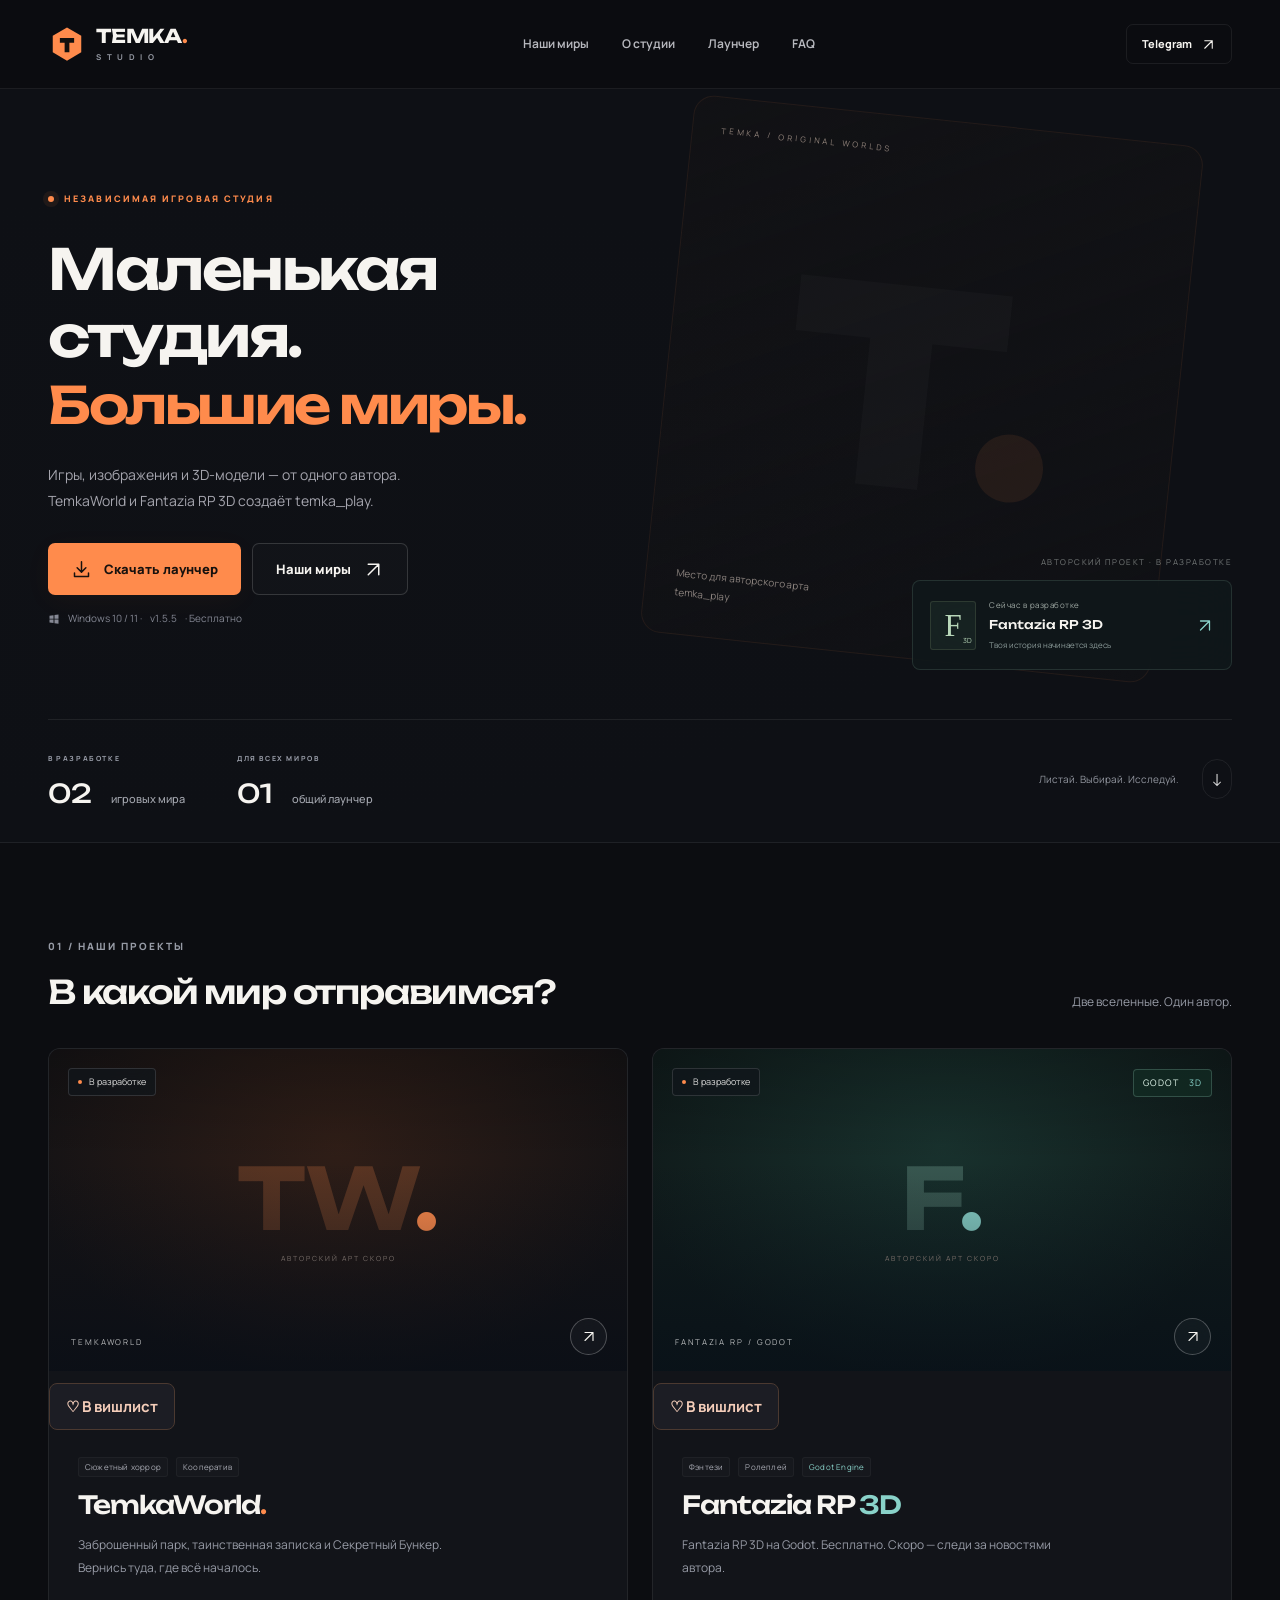
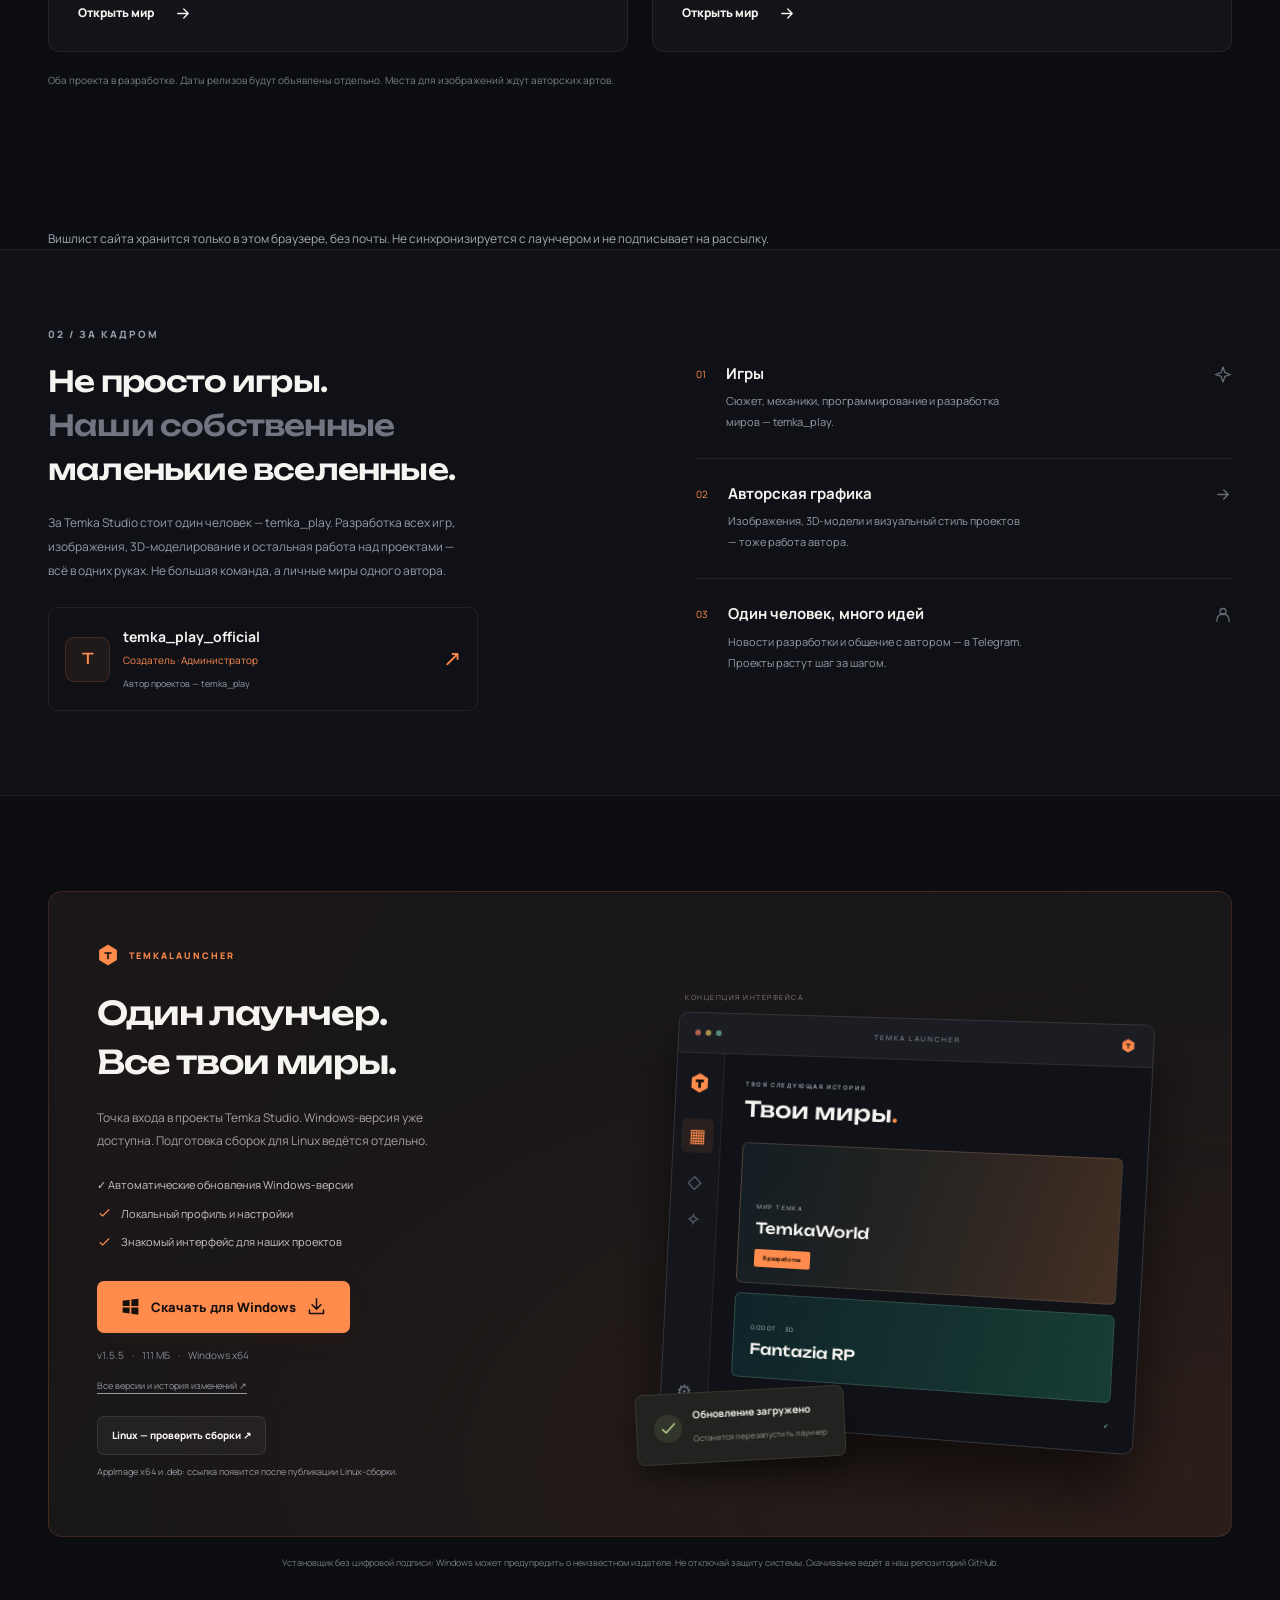
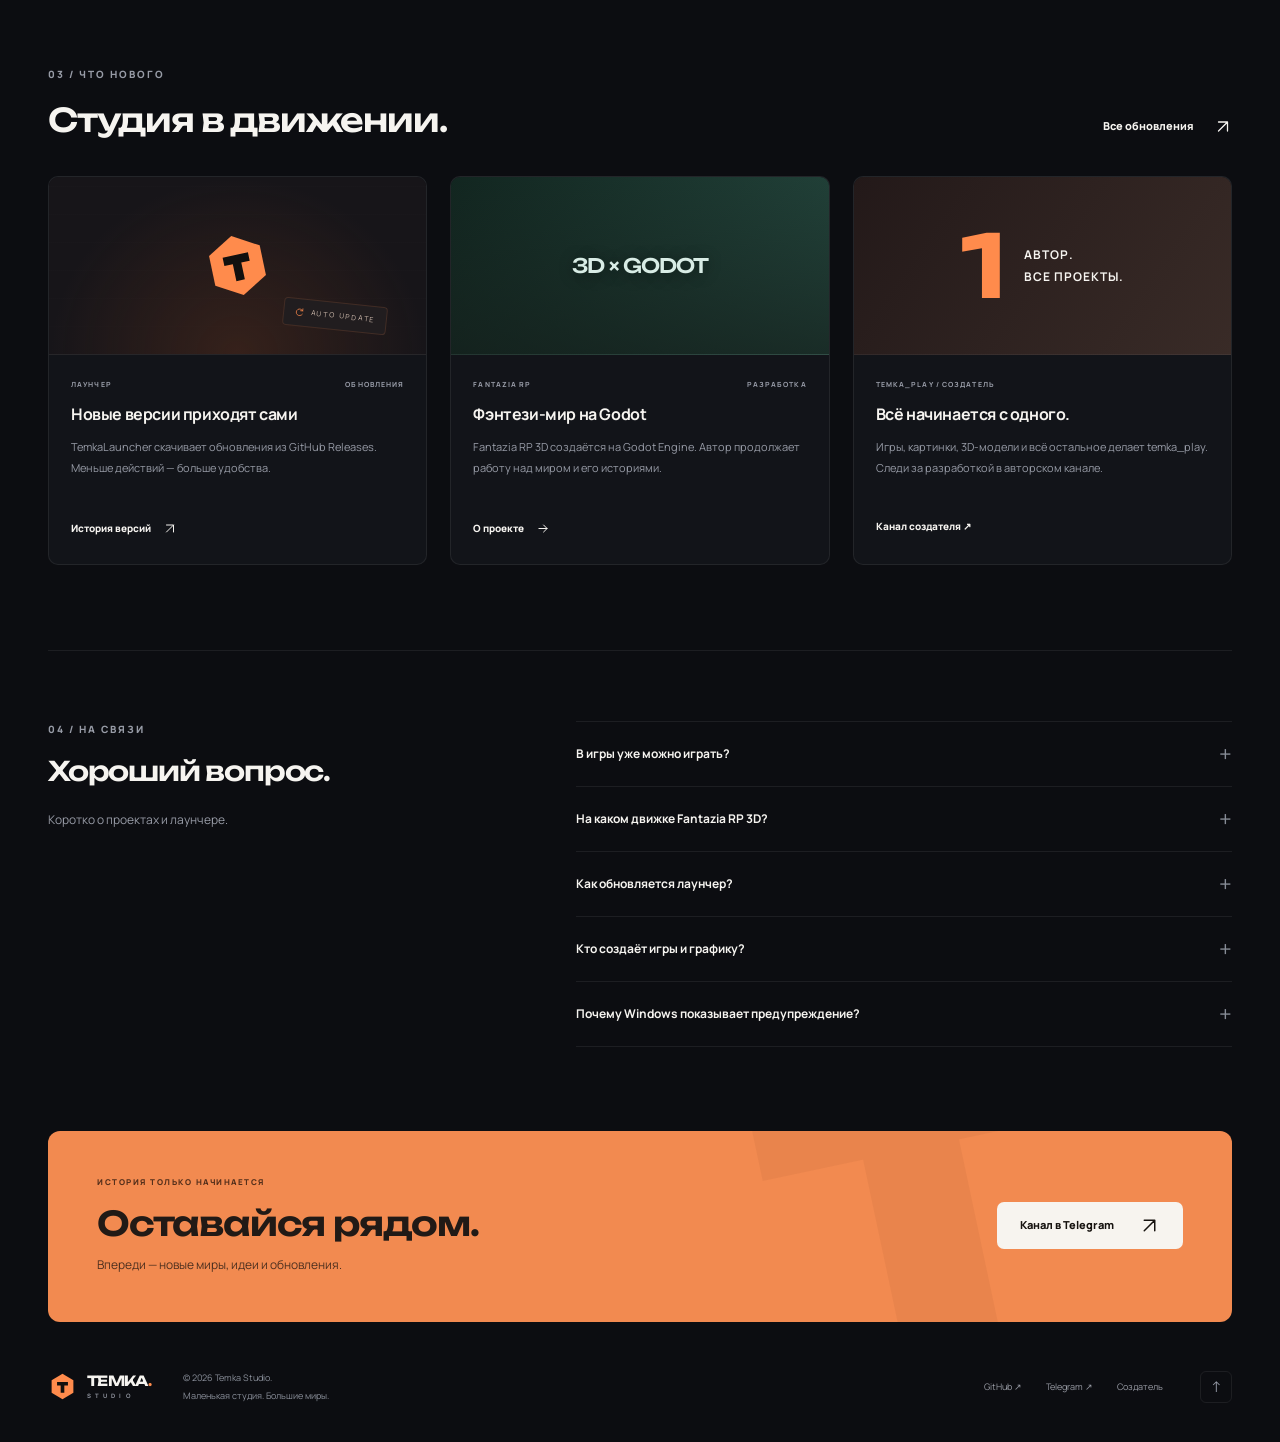
==== commit 0d8cef52: "Temka site update 2026-10-12 17:08:43 [d913594c]" ====
--- a/index.html
+++ b/index.html
@@ -14,9 +14,9 @@
 <title>Temka Studio — маленькая студия, большие миры</title>
 <link href="assets/favicon.svg" rel="icon" type="image/svg+xml"/>
 <link as="font" crossorigin="" href="assets/fonts/unbounded.woff2" rel="preload" type="font/woff2"/>
-<link href="styles.css" rel="stylesheet"/><link href="hardware.css" rel="stylesheet"/>
+<link href="styles.css" rel="stylesheet"/>
 <script defer="" src="site-config.js"></script>
-<script defer="" src="app.js"></script><script defer src="hardware-data.js"></script><script defer src="hardware-check.js"></script>
+<script defer="" src="app.js"></script><script defer src="wishlist.js"></script>
 </head>
 <body>
 <a class="skip" href="#main">Перейти к содержимому</a>
@@ -42,14 +42,14 @@
 <span><strong>TEMKA<span class="orange">.</span></strong><small>STUDIO</small></span>
 </a>
 <nav aria-label="Основная навигация" class="desktop-nav">
-<a href="#games">Наши миры</a><a href="#studio">О студии</a><a href="#launcher">Лаунчер</a><a href="#check-pc">Проверить ПК</a><a href="#faq">FAQ</a>
+<a href="#games">Наши миры</a><a href="#studio">О студии</a><a href="#launcher">Лаунчер</a><a href="#faq">FAQ</a>
 </nav>
 <div class="header-actions">
 <a class="header-social" href="https://t.me/temka_play_official1" rel="noopener noreferrer" target="_blank">Telegram <svg class="icon"><use href="#i-up-right"></use></svg></a>
 <button aria-controls="mobileNav" aria-expanded="false" aria-label="Открыть меню" class="menu-toggle icon-button" id="menuToggle"><svg class="icon"><use href="#i-menu"></use></svg></button>
 </div>
 </div>
-<nav aria-label="Мобильная навигация" class="mobile-nav" hidden="" id="mobileNav"><a href="#games">Наши миры</a><a href="#studio">О студии</a><a href="#launcher">Лаунчер</a><a href="#check-pc">Проверить ПК</a><a href="#faq">Вопросы и ответы</a></nav>
+<nav aria-label="Мобильная навигация" class="mobile-nav" hidden="" id="mobileNav"><a href="#games">Наши миры</a><a href="#studio">О студии</a><a href="#launcher">Лаунчер</a><a href="#faq">Вопросы и ответы</a></nav>
 </header>
 <main id="main">
 <section aria-labelledby="heroTitle" class="hero" id="home">
@@ -60,12 +60,12 @@
 <p class="eyebrow"><span class="live-dot"></span> Независимая игровая студия</p>
 <h1 id="heroTitle">Маленькая<br/>студия.<br/><span>Большие миры.</span></h1>
 <p class="hero-description">Игры, изображения и 3D-модели — от одного автора. TemkaWorld и Fantazia RP 3D создаёт temka_play.</p>
-<div class="hero-buttons"><a class="button primary" data-download="" href="https://github.com/ttt170689-afk/TEMKALAUCHER/releases/download/v1.5.5/TemkaLauncher-Setup-1.5.5-x64.exe"><svg class="icon"><use href="#i-download"></use></svg>Скачать лаунчер</a><a class="button ghost" href="#check-pc">Проверить мой ПК <svg class="icon"><use href="#i-up-right"></use></svg></a></div>
+<div class="hero-buttons"><a class="button primary" data-download="" href="https://github.com/ttt170689-afk/TEMKALAUCHER/releases/download/v1.5.5/TemkaLauncher-Setup-1.5.5-x64.exe"><svg class="icon"><use href="#i-download"></use></svg>Скачать лаунчер</a><a class="button ghost" href="#games">Наши миры <svg class="icon"><use href="#i-up-right"></use></svg></a></div>
 <p class="download-caption"><svg class="icon"><use href="#i-windows"></use></svg> Windows 10 / 11 · <span data-version="">v1.5.5</span> · Бесплатно</p>
 </div>
 <div class="hero-feature">
 <span class="art-caption">АВТОРСКИЙ ПРОЕКТ · В РАЗРАБОТКЕ</span>
-<button class="feature-link" data-game="fantazia"><span class="feature-icon">F<span>3D</span></span><span><small>Сейчас в разработке</small><strong>Fantazia RP 3D</strong><em>Твоя история начинается здесь</em></span><svg class="icon"><use href="#i-up-right"></use></svg></button>
+<a class="feature-link" href="fantazia.html"><span class="feature-icon">F<span>3D</span></span><span><small>Сейчас в разработке</small><strong>Fantazia RP 3D</strong><em>Твоя история начинается здесь</em></span><svg class="icon"><use href="#i-up-right"></use></svg></a>
 </div>
 </div>
 <div class="hero-bottom container"><div><span class="mini-label">В РАЗРАБОТКЕ</span><strong>02 <span>игровых мира</span></strong></div><div><span class="mini-label">ДЛЯ ВСЕХ МИРОВ</span><strong>01 <span>общий лаунчер</span></strong></div><a class="explore-link" href="#games">Листай. Выбирай. Исследуй.<span>↓</span></a></div>
@@ -78,13 +78,13 @@
 <div class="game-body"><div class="game-tags"><span>Сюжетный хоррор</span><span>Кооператив</span></div><h3>TemkaWorld<span class="orange">.</span></h3><p>Заброшенный парк, таинственная записка и Секретный Бункер. Вернись туда, где всё началось.</p><button class="text-link" data-game="temkaworld">Открыть мир <svg class="icon"><use href="#i-arrow"></use></svg></button></div>
 </article>
 <article class="game-card" id="fantazia">
-<button aria-label="Подробнее о Fantazia RP 3D" class="game-image fantasy-card" data-game="fantazia"><span class="game-placeholder fantazia-placeholder"><strong>F<i>.</i></strong><small>АВТОРСКИЙ АРТ СКОРО</small></span><span class="status-pill"><span></span>В разработке</span><span class="godot-chip">GODOT <span>3D</span></span><span class="image-corner">FANTAZIA RP / GODOT</span><span class="round-arrow"><svg class="icon"><use href="#i-up-right"></use></svg></span></button><button class="wishlist-button" data-wishlist="fantazia" aria-pressed="false">♡ В вишлист</button>
-<div class="game-body"><div class="game-tags"><span>Фэнтези</span><span>Ролеплей</span><span class="teal">Godot Engine</span></div><h3>Fantazia RP <span class="teal">3D</span></h3><p>Фэнтези-мир, в котором у каждого своя роль. Создавай героя и стань частью большой истории.</p><button class="text-link" data-game="fantazia">Открыть мир <svg class="icon"><use href="#i-arrow"></use></svg></button></div>
+<a aria-label="Подробнее о Fantazia RP 3D" class="game-image fantasy-card" href="fantazia.html"><span class="game-placeholder fantazia-placeholder"><strong>F<i>.</i></strong><small>АВТОРСКИЙ АРТ СКОРО</small></span><span class="status-pill"><span></span>В разработке</span><span class="godot-chip">GODOT <span>3D</span></span><span class="image-corner">FANTAZIA RP / GODOT</span><span class="round-arrow"><svg class="icon"><use href="#i-up-right"></use></svg></span></a><button class="wishlist-button" data-wishlist="fantazia" aria-pressed="false">♡ В вишлист</button>
+<div class="game-body"><div class="game-tags"><span>Фэнтези</span><span>Ролеплей</span><span class="teal">Godot Engine</span></div><h3><a href="fantazia.html">Fantazia RP <span class="teal">3D</span></a></h3><p>Fantazia RP 3D на Godot. Бесплатно. Скоро — следи за новостями автора.</p><a class="text-link" href="fantazia.html">Открыть мир <svg class="icon"><use href="#i-arrow"></use></svg></a></div>
 </article>
 </div>
 <p class="section-note">Оба проекта в разработке. Даты релизов будут объявлены отдельно. Места для изображений ждут авторских артов.</p>
 </section>
-<div class="container"><p id="wishlistStatus" class="wishlist-status" role="status" aria-live="polite"></p><p class="pc-help">Вишлист сайта хранится только в этом браузере, без почты. Не синхронизируется с лаунчером и не подписывает на рассылку.</p></div><section aria-labelledby="studioTitle" class="studio-section" id="studio"><div class="container studio-grid">
+<div class="container"><p id="wishlistStatus" class="wishlist-status" role="status" aria-live="polite"></p><p class="wishlist-note">Вишлист сайта хранится только в этом браузере, без почты. Не синхронизируется с лаунчером и не подписывает на рассылку.</p></div><section aria-labelledby="studioTitle" class="studio-section" id="studio"><div class="container studio-grid">
 <div><p class="eyebrow numbered">02 / ЗА КАДРОМ</p><h2 id="studioTitle">Не просто игры.<br/><span class="muted">Наши собственные</span><br/>маленькие вселенные.</h2><p class="studio-intro">За Temka Studio стоит один человек — temka_play. Разработка всех игр, изображения, 3D-моделирование и остальная работа над проектами — всё в одних руках. Не большая команда, а личные миры одного автора.</p><div class="creator-card" id="creator"><span class="creator-monogram">T</span><div><strong>temka_play_official</strong><p>Создатель · Администратор</p><small>Автор проектов — temka_play</small></div><a aria-label="Канал создателя в Telegram" href="https://t.me/temka_play_official1" rel="noopener noreferrer" target="_blank">↗</a></div></div>
 <div class="values"><div class="value"><span class="value-number">01</span><div><h3>Игры</h3><p>Сюжет, механики, программирование и разработка миров — temka_play.</p></div><svg class="icon"><use href="#i-spark"></use></svg></div><div class="value"><span class="value-number">02</span><div><h3>Авторская графика</h3><p>Изображения, 3D-модели и визуальный стиль проектов — тоже работа автора.</p></div><svg class="icon"><use href="#i-arrow"></use></svg></div><div class="value"><span class="value-number">03</span><div><h3>Один человек, много идей</h3><p>Новости разработки и общение с автором — в Telegram. Проекты растут шаг за шагом.</p></div><svg class="icon"><use href="#i-user"></use></svg></div></div>
 </div></section>
@@ -97,29 +97,9 @@
 </section>
 <section aria-labelledby="newsTitle" class="section container news-section" id="news"><div class="section-heading"><div><p class="eyebrow numbered">03 / ЧТО НОВОГО</p><h2 id="newsTitle">Студия в движении.</h2></div><a class="text-link" href="https://github.com/ttt170689-afk/TEMKALAUCHER/releases" rel="noopener noreferrer" target="_blank">Все обновления <svg class="icon"><use href="#i-up-right"></use></svg></a></div><div class="news-grid">
 <a class="news-card" href="https://github.com/ttt170689-afk/TEMKALAUCHER/releases/latest" rel="noopener noreferrer" target="_blank"><div class="news-art update-art"><svg><use href="#i-logo"></use></svg><span><svg class="icon"><use href="#i-refresh"></use></svg> AUTO UPDATE</span></div><div class="news-info"><p class="mini-label">ЛАУНЧЕР <span>ОБНОВЛЕНИЯ</span></p><h3>Новые версии приходят сами</h3><p>TemkaLauncher скачивает обновления из GitHub Releases. Меньше действий — больше удобства.</p><span class="text-link">История версий <svg class="icon"><use href="#i-up-right"></use></svg></span></div></a>
-<button class="news-card" data-game="fantazia"><div class="news-art godot-art"><span>3D × GODOT</span></div><div class="news-info"><p class="mini-label">FANTAZIA RP <span>РАЗРАБОТКА</span></p><h3>Фэнтези-мир на Godot</h3><p>Fantazia RP 3D создаётся на Godot Engine. Автор продолжает работу над миром и его историями.</p><span class="text-link">О проекте <svg class="icon"><use href="#i-arrow"></use></svg></span></div></button>
+<a class="news-card" href="fantazia.html"><div class="news-art godot-art"><span>3D × GODOT</span></div><div class="news-info"><p class="mini-label">FANTAZIA RP <span>РАЗРАБОТКА</span></p><h3>Фэнтези-мир на Godot</h3><p>Fantazia RP 3D создаётся на Godot Engine. Автор продолжает работу над миром и его историями.</p><span class="text-link">О проекте <svg class="icon"><use href="#i-arrow"></use></svg></span></div></a>
 <a class="news-card" href="https://t.me/temka_play_official1" rel="noopener noreferrer" target="_blank"><div class="news-art creator-art"><span>1</span><strong>АВТОР.<br/>ВСЕ ПРОЕКТЫ.</strong></div><div class="news-info"><p class="mini-label">TEMKA_PLAY / СОЗДАТЕЛЬ</p><h3>Всё начинается с одного.</h3><p>Игры, картинки, 3D-модели и всё остальное делает temka_play. Следи за разработкой в авторском канале.</p><span class="text-link">Канал создателя ↗</span></div></a>
 </div></section>
-<section class="pc-section" id="check-pc" aria-labelledby="pcTitle">
-<div class="container">
- <div class="pc-heading"><div><p class="eyebrow"><span class="live-dot"></span> HARDWARE LAB / 01</p><h2 id="pcTitle">Твой ПК.<br><span>Наши миры.</span></h2></div><p>Выбери железо — посмотри, как оно соотносится с черновыми требованиями игр. Без скачивания программ и сканирования компьютера.</p></div>
- <div class="pc-notice"><strong>Игры в разработке. Требования предварительные.</strong><span>Это не бенчмарк и не обещание FPS или запуска. Реальная совместимость станет известна после тестирования игровых сборок.</span></div>
- <div class="pc-layout">
- <form id="pcForm" class="pc-panel">
-  <div class="pc-panel-head"><span class="pc-step">01 — СОБЕРИ КОНФИГУРАЦИЮ</span><span id="catalogCount" class="pc-count">Каталог CPU / GPU</span></div>
-  <label class="pc-field">Для какой игры?<select id="pcGame"><option value="temkaworld">TemkaWorld</option><option value="fantazia">Fantazia RP 3D · Godot</option></select></label>
-  <fieldset class="pc-hardware"><legend>Видеокарта <span>GPU</span></legend><div class="pc-filters"><label>Производитель<select id="gpuBrand"><option value="">Все производители</option><option>NVIDIA</option><option>AMD</option><option>Intel</option></select></label><label>Тип<select id="gpuForm"><option value="">Все типы</option><option value="desktop">Дискретная · ПК</option><option value="mobile">Ноутбук</option><option value="integrated">Встроенная</option><option value="workstation">Профессиональная</option></select></label></div><label class="pc-field">Название видеокарты<input id="gpuInput" list="gpuList" placeholder="Начни вводить: RTX 3060, RX 6600…" maxlength="120" autocomplete="off" aria-describedby="gpuCount"><datalist id="gpuList"></datalist></label><p class="pc-help" id="gpuCount"></p></fieldset>
-  <fieldset class="pc-hardware"><legend>Процессор <span>CPU</span></legend><div class="pc-filters"><label>Производитель<select id="cpuBrand"><option value="">Все производители</option><option>Intel</option><option>AMD</option></select></label><label>Тип<select id="cpuForm"><option value="">Все типы</option><option value="desktop">Настольный ПК</option><option value="mobile">Ноутбук</option><option value="server">Xeon / серверный</option></select></label></div><label class="pc-field">Название процессора<input id="cpuInput" list="cpuList" placeholder="Начни вводить: i5-12400F, Ryzen 5…" maxlength="120" autocomplete="off" aria-describedby="cpuCount"><datalist id="cpuList"></datalist></label><p class="pc-help" id="cpuCount"></p></fieldset>
-  <div class="pc-grid"><label class="pc-field">ОЗУ, ГБ<input id="pcRam" type="number" min="1" max="8192" step="1" placeholder="Например, 16"></label><label class="pc-field">Свободное место, ГБ<input id="pcSpace" type="number" min="0" max="10000000" step="1" placeholder="Например, 100"></label><label class="pc-field">Операционная система<select id="pcOs"><option value="unknown">Не выбрана</option><option value="win10">Windows 10 · 64-bit</option><option value="win11">Windows 11 · 64-bit</option><option value="linux">Linux · игра не проверена</option><option value="mac">macOS · игра не проверена</option><option value="other">Другая / не знаю</option></select></label><label class="pc-field">Тип накопителя<select id="pcDrive"><option value="unknown">Не знаю</option><option value="hdd">HDD</option><option value="ssd">SSD · SATA / другой</option><option value="nvme">SSD · NVMe</option></select></label></div>
-  <div class="pc-actions"><button class="button primary" type="submit">Проверить конфигурацию <span aria-hidden="true">↗</span></button><button class="button ghost" type="reset" id="pcReset">Сбросить</button></div>
-  <p class="pc-help">Поля не отправляются на сервер и не сохраняются после перезагрузки. Выбирай полное название из подсказки; свободный текст без точного совпадения остаётся «неизвестным».</p>
- </form>
- <aside class="pc-sidebar"><div class="pc-chip-art" aria-hidden="true"><div class="chip-core"><small>TEMKA</small><b>CHECK<br>YOUR<br>RIG<span>↗</span></b><small>NO FAKE FPS.</small></div></div><h3>Не угадываем.<br>Объясняем.</h3><p>Десктопная RTX 3060 и RTX 3060 Laptop — разные варианты. Мобильные GPU, Xeon и рабочие станции не приравниваются автоматически к игровому ПК.</p><details><summary>Где узнать свои характеристики?</summary><p>Windows: Ctrl + Shift + Esc → «Производительность». Открой ЦП, память, диск и GPU. Свободное место: «Этот компьютер». Разрядность ОС: Параметры → Система → О системе. Тип NVMe уточни по модели диска у производителя.</p><p>Выбирай ту видеокарту, на которой будет запущена игра, а не обязательно первую в списке.</p></details><details><summary>Как считается результат?</summary><p>RAM, место, ОС и тип диска сравниваются с указанными значениями. Для части настольных CPU/GPU вручную заданы условные редакционные группы относительно эталонов требований. Это не измерения и не баллы производительности.</p><p>Устройства вне этих групп получают «недостаточно данных». Неизвестное железо никогда не превращается в зелёную галочку.</p><a href="HARDWARE.md">Методика и источники ↗</a></details><p class="pc-help" id="catalogNote"></p></aside>
- </div>
- <section class="pc-result" id="pcResult" hidden aria-labelledby="pcVerdict"><div class="pc-result-top"><div><p class="eyebrow" id="pcResultGame"></p><h3 id="pcVerdict" tabindex="-1"></h3></div><button class="button ghost" type="button" id="pcDownload">Скачать отчёт .txt ↓</button></div><p id="pcStale" hidden class="pc-notice">Конфигурация изменена. Нажми «Проверить», чтобы обновить результат. Сейчас показан предыдущий расчёт.</p><p id="pcPicked" class="pc-help"></p><div class="pc-table-wrap"><table><thead><tr><th scope="col">Компонент</th><th scope="col">Минимум</th><th scope="col">Рекомендуется</th></tr></thead><tbody id="pcRows"></tbody></table></div><p id="pcReference" class="pc-help"></p><p class="pc-help">Важны также драйверы, графический API, охлаждение, питание и настройки игры — здесь они не проверяются. Даже совпадение всех ориентиров не гарантирует запуск или частоту кадров. Linux-лаунчер не означает наличие Linux-версии игры.</p></section>
- <noscript><p class="pc-notice">Для локальной проверки нужен JavaScript. Требования можно прочитать в файле HARDWARE.md.</p></noscript>
-</div>
-</section>
 <section aria-labelledby="faqTitle" class="section container faq-section" id="faq"><div><p class="eyebrow numbered">04 / НА СВЯЗИ</p><h2 id="faqTitle">Хороший вопрос.</h2><p class="muted">Коротко о проектах и лаунчере.</p></div><div class="faq-list"><details><summary>В игры уже можно играть?<span>+</span></summary><p>TemkaWorld и Fantazia RP 3D находятся в разработке. Финальные даты релизов ещё не объявлены. Доступность игровых сборок будем сообщать отдельно — скачивание лаунчера не означает доступ к готовым играм.</p></details><details><summary>На каком движке Fantazia RP 3D?<span>+</span></summary><p>Fantazia RP 3D разрабатывается на Godot Engine. Это трёхмерный фэнтези-ролеплей, не проект на Unreal Engine 5.</p></details><details><summary>Как обновляется лаунчер?<span>+</span></summary><p>При включённых автообновлениях лаунчер проверяет GitHub Releases и скачивает новую версию. Установка выполняется по кнопке перезапуска или при полном выходе через меню трея. Крестик окна обычно только сворачивает приложение.</p></details><details><summary>Кто создаёт игры и графику?<span>+</span></summary><p>Все игры, изображения, 3D-модели и остальную работу над проектами делает один человек — temka_play. temka_play_official — создатель и администратор Temka Studio.</p></details><details><summary>Почему Windows показывает предупреждение?<span>+</span></summary><p>Установщик пока не подписан сертификатом издателя. Проверяй, что скачиваешь файл из репозитория ttt170689-afk/TEMKALAUCHER. Не отключай антивирус и защиту Windows. Подробности и файлы релизов доступны на GitHub.</p></details></div></section>
 <section class="community container"><div><p class="eyebrow">ИСТОРИЯ ТОЛЬКО НАЧИНАЕТСЯ</p><h2>Оставайся рядом.</h2><p>Впереди — новые миры, идеи и обновления.</p></div><a class="button light" data-community="" href="https://t.me/temka_play_official1" rel="noopener noreferrer" target="_blank"><span data-community-label="">Канал в Telegram</span><svg class="icon"><use href="#i-up-right"></use></svg></a><span aria-hidden="true" class="community-watermark">T</span></section>
 </main>
--- a/styles.css
+++ b/styles.css
@@ -28,3 +28,9 @@
 .header-social{display:inline-flex;align-items:center;gap:9px;font-size:11px;font-weight:750;border:1px solid var(--line);padding:10px 15px;border-radius:7px}.header-social:hover{color:var(--orange)}.header-social .icon{width:15px;height:15px}.hero-author-art{position:absolute;right:8%;top:30px;width:40%;height:540px;border:1px solid #ff8b4c14;border-radius:20px;display:flex;align-items:center;justify-content:center;z-index:-1;transform:rotate(6deg);background:linear-gradient(155deg,#211a1633,#101115)}.hero-author-art>strong{font-family:var(--heading);font-weight:800;font-size:270px;color:#ffffff05;line-height:1}.hero-author-art>strong>span{color:#ff8b4c15}.art-slot-label{position:absolute;top:26px;left:28px;font-size:8px;letter-spacing:3px;color:#8f8179}.art-slot-note{position:absolute;bottom:32px;left:30px;font-size:10px;color:#8e8580;line-height:1.9}.hero-description{max-width:410px}.game-placeholder{height:100%;display:flex;align-items:center;justify-content:center;flex-direction:column;gap:12px;background:radial-gradient(ellipse at 50% 30%,#64331b55,transparent 75%),#151315}.game-placeholder>strong{font-family:var(--heading);font-size:85px;color:#ff8b4c38;font-weight:650;line-height:1}.game-placeholder i{font-style:normal;color:var(--orange)}.game-placeholder small{font-size:7px;letter-spacing:2px;color:#a49388}.fantazia-placeholder{background:radial-gradient(ellipse at 50% 30%,#295e5255,transparent 75%),#101b1b}.fantazia-placeholder>strong{color:#83b5a74d}.fantazia-placeholder i{color:var(--teal)}.creator-card{display:flex;gap:13px;align-items:center;border:1px solid var(--line);padding:16px;border-radius:9px;max-width:430px}.creator-monogram{display:grid;place-items:center;width:45px;height:45px;background:#ff8b4c12;border:1px solid #ff8b4c29;border-radius:9px;font-family:var(--heading);color:var(--orange);flex-shrink:0}.creator-card strong{font-size:14px}.creator-card p{font-size:10px;color:var(--orange);margin-top:2px}.creator-card small{font-size:9px;color:var(--muted)}.creator-card>a{margin-left:auto;font-size:22px;color:var(--orange)}.app-game{background:linear-gradient(125deg,#25201c,#453024)}.app-game:not(.app-game-large){background:linear-gradient(125deg,#18332f,#173e35)}.godot-art{background:linear-gradient(130deg,#122620,#264940)}.creator-art{gap:18px;background:linear-gradient(125deg,#231919,#392b27)}.creator-art>span{font-size:87px;font-family:var(--heading);font-weight:700;color:var(--orange);line-height:1}.creator-art>strong{font-size:12px;letter-spacing:1px;line-height:1.8}.game-modal-art{height:180px;display:grid;place-items:center;font-family:var(--heading);font-size:85px;background:linear-gradient(135deg,#251b16,#142823);margin:0 -34px 24px;color:var(--orange);font-weight:700}.linux-download{margin-top:20px}.linux-download .button{font-size:10px;min-height:39px;padding:8px 14px}.linux-download>p{font-size:9px;color:var(--muted);max-width:310px;line-height:1.8;margin-top:9px}.creator-card:target{scroll-margin-top:110px}
 @media(max-width:800px){.hero-author-art{right:-6%;width:55%;top:70px}.hero-author-art>strong{font-size:220px}}
 @media(max-width:580px){.header-social{font-size:9px;padding:8px 10px;gap:5px}.hero-author-art{right:8%;width:62%;height:265px;top:300px;opacity:.5}.hero-author-art>strong{font-size:165px}.art-slot-label{font-size:6px;letter-spacing:1px;left:18px;top:18px}.art-slot-note{font-size:8px;bottom:18px;left:18px}.game-placeholder>strong{font-size:75px}.creator-card{gap:10px;padding:13px}.creator-card strong{font-size:12px}.creator-card p{font-size:9px}.creator-card small{font-size:8px}.game-modal-art{margin-inline:-23px}.linux-download .button{font-size:10px}.hero-description{max-width:310px}}
+
+/* Standalone local wishlist; no hardware checker dependency. */
+.wishlist-button{background:#1c1d24;color:#f5ceba;border:1px solid #4b3930;border-radius:8px;padding:10px 16px;font-weight:700;cursor:pointer;margin-top:12px}
+.wishlist-button[aria-pressed=true]{color:#a0e0b7;border-color:#476352}
+.wishlist-status{font-size:13px;color:#bdd6c4;min-height:22px;margin-top:20px}
+.wishlist-note{color:#a4a8b5;font-size:12px;line-height:1.75;margin:12px 0 0;overflow-wrap:anywhere}
